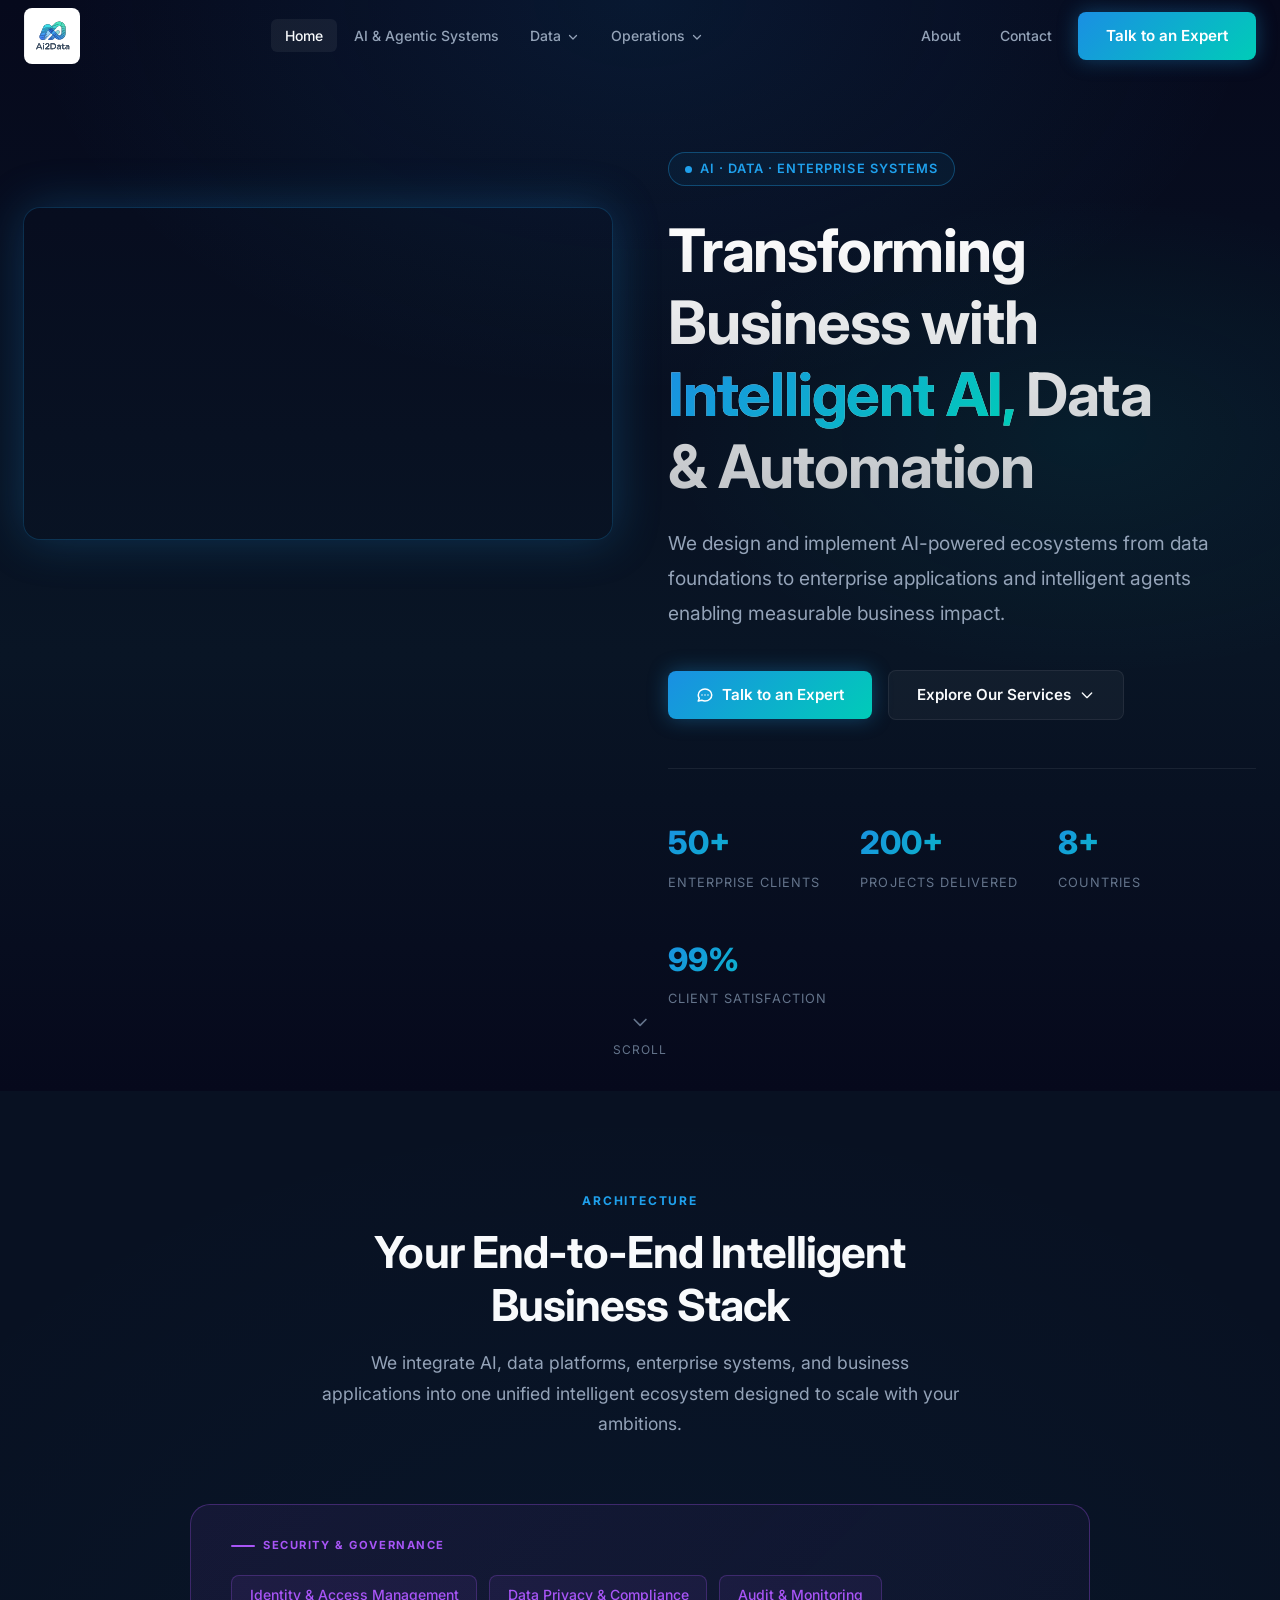
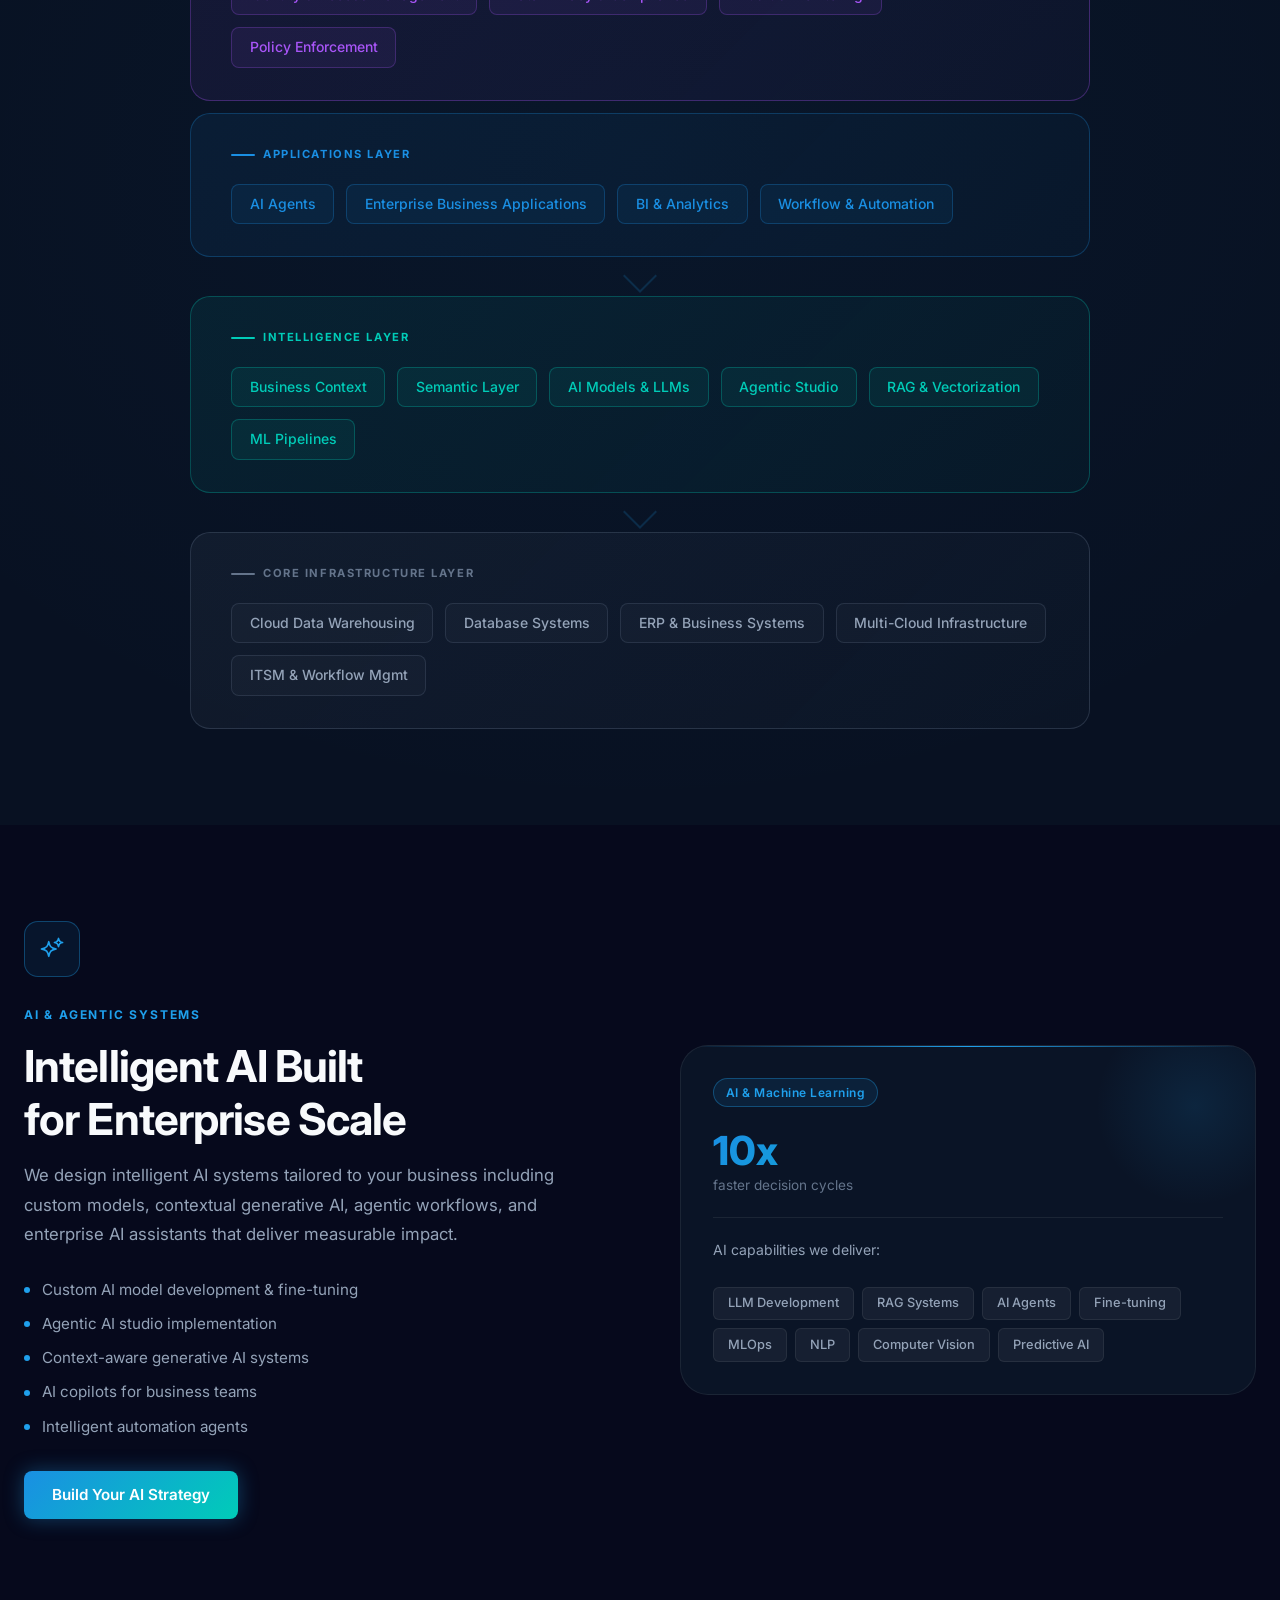
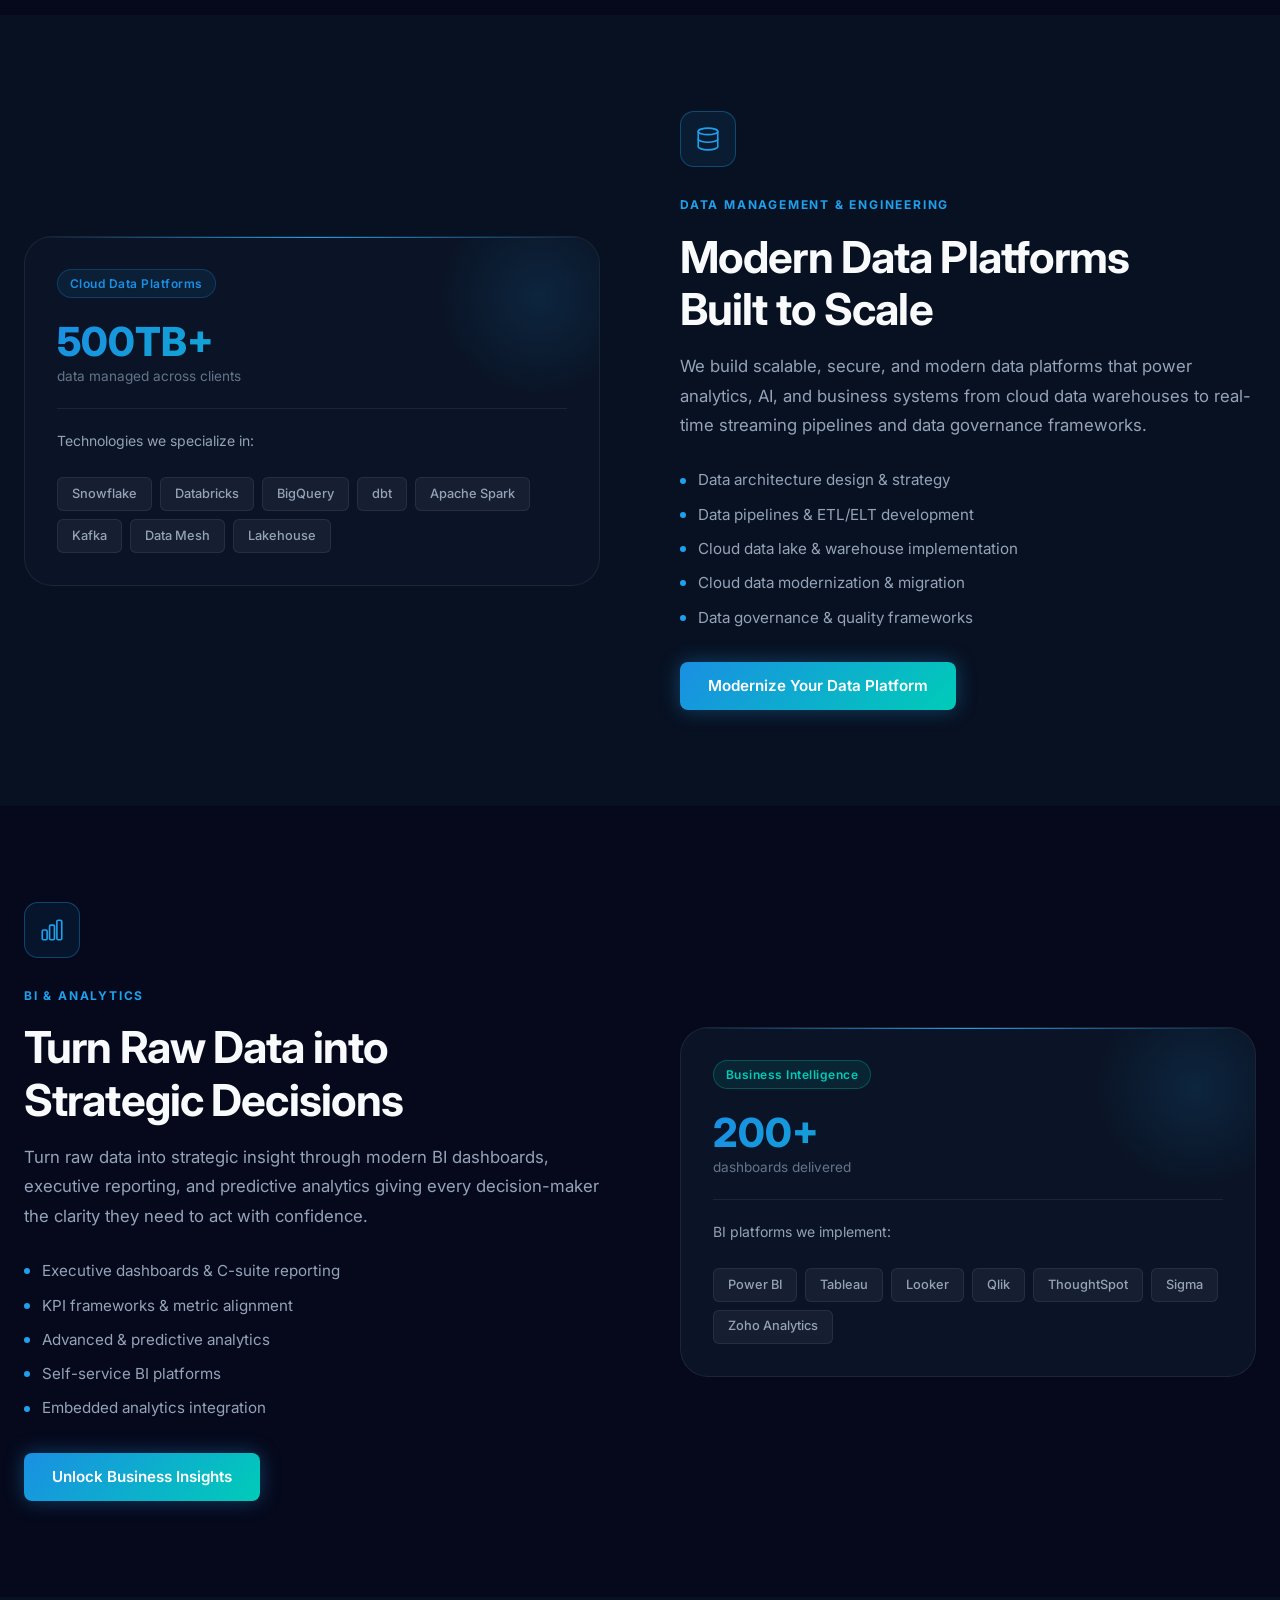
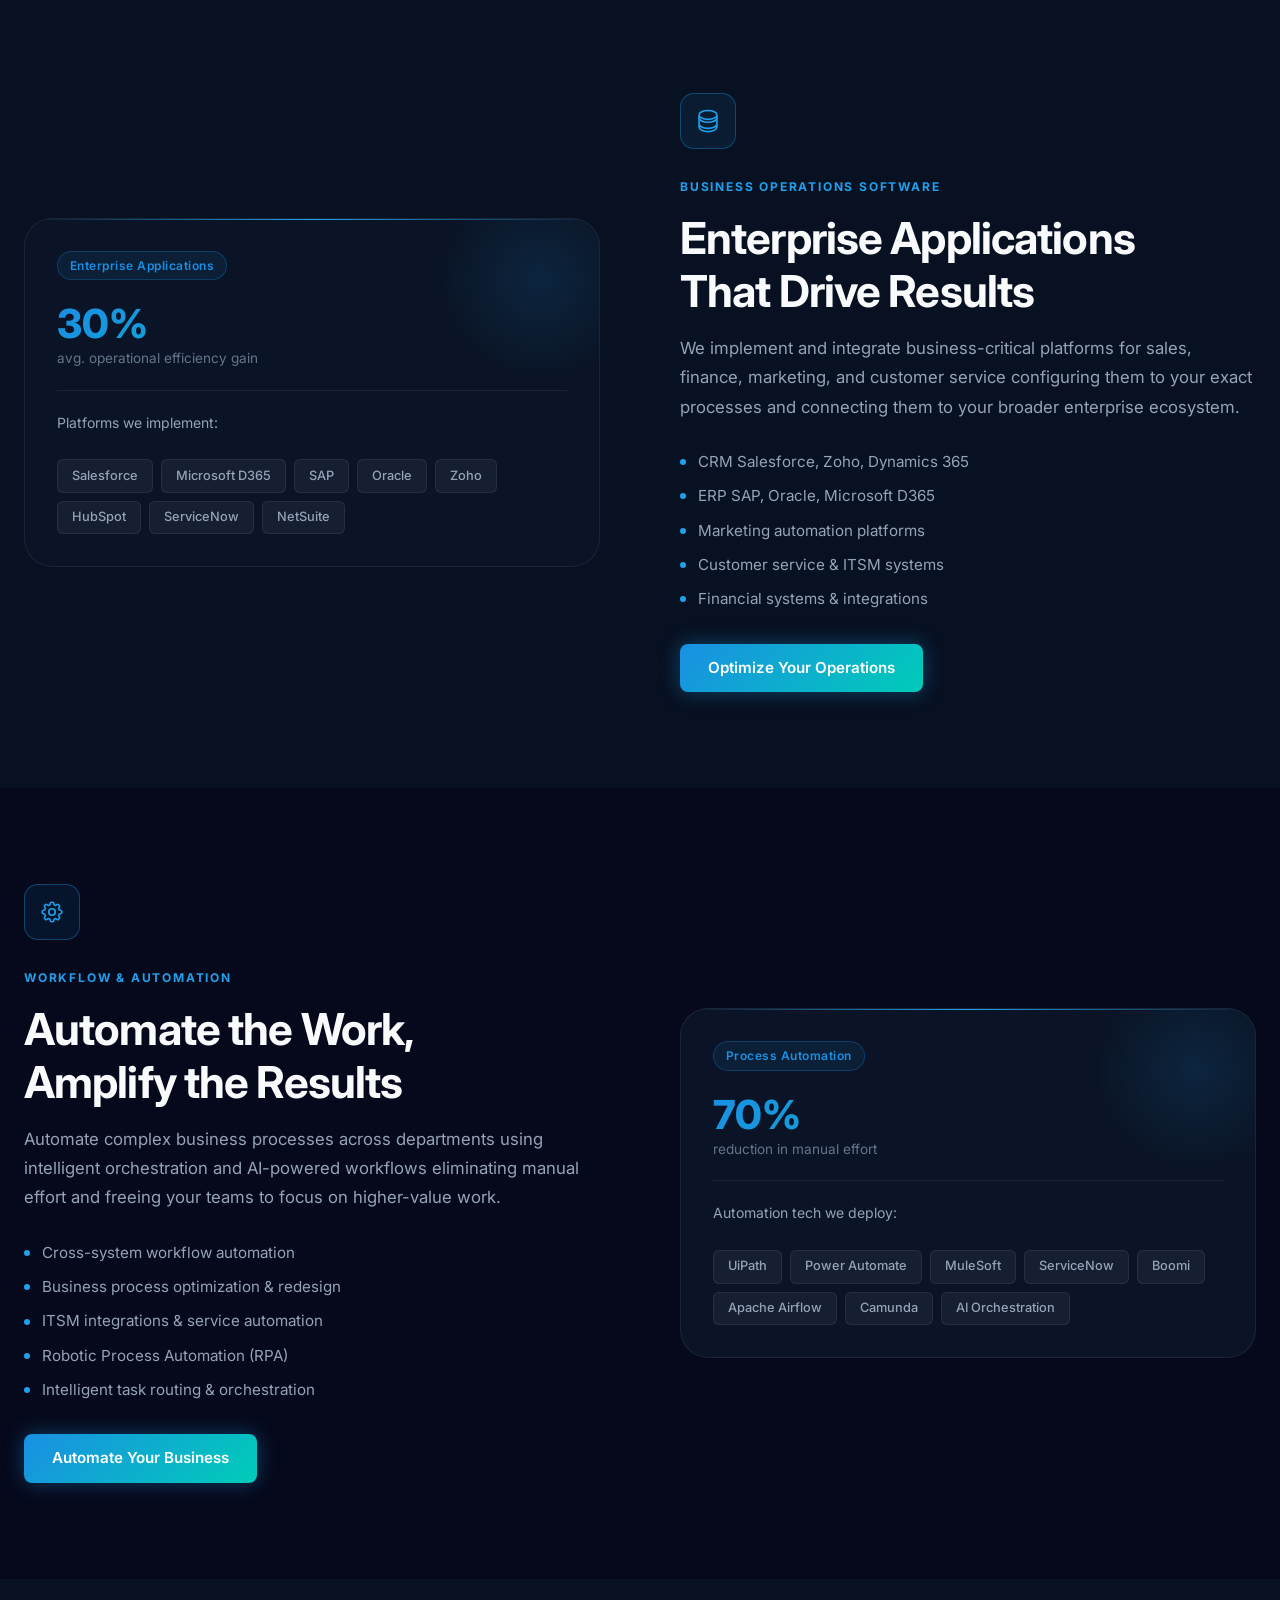
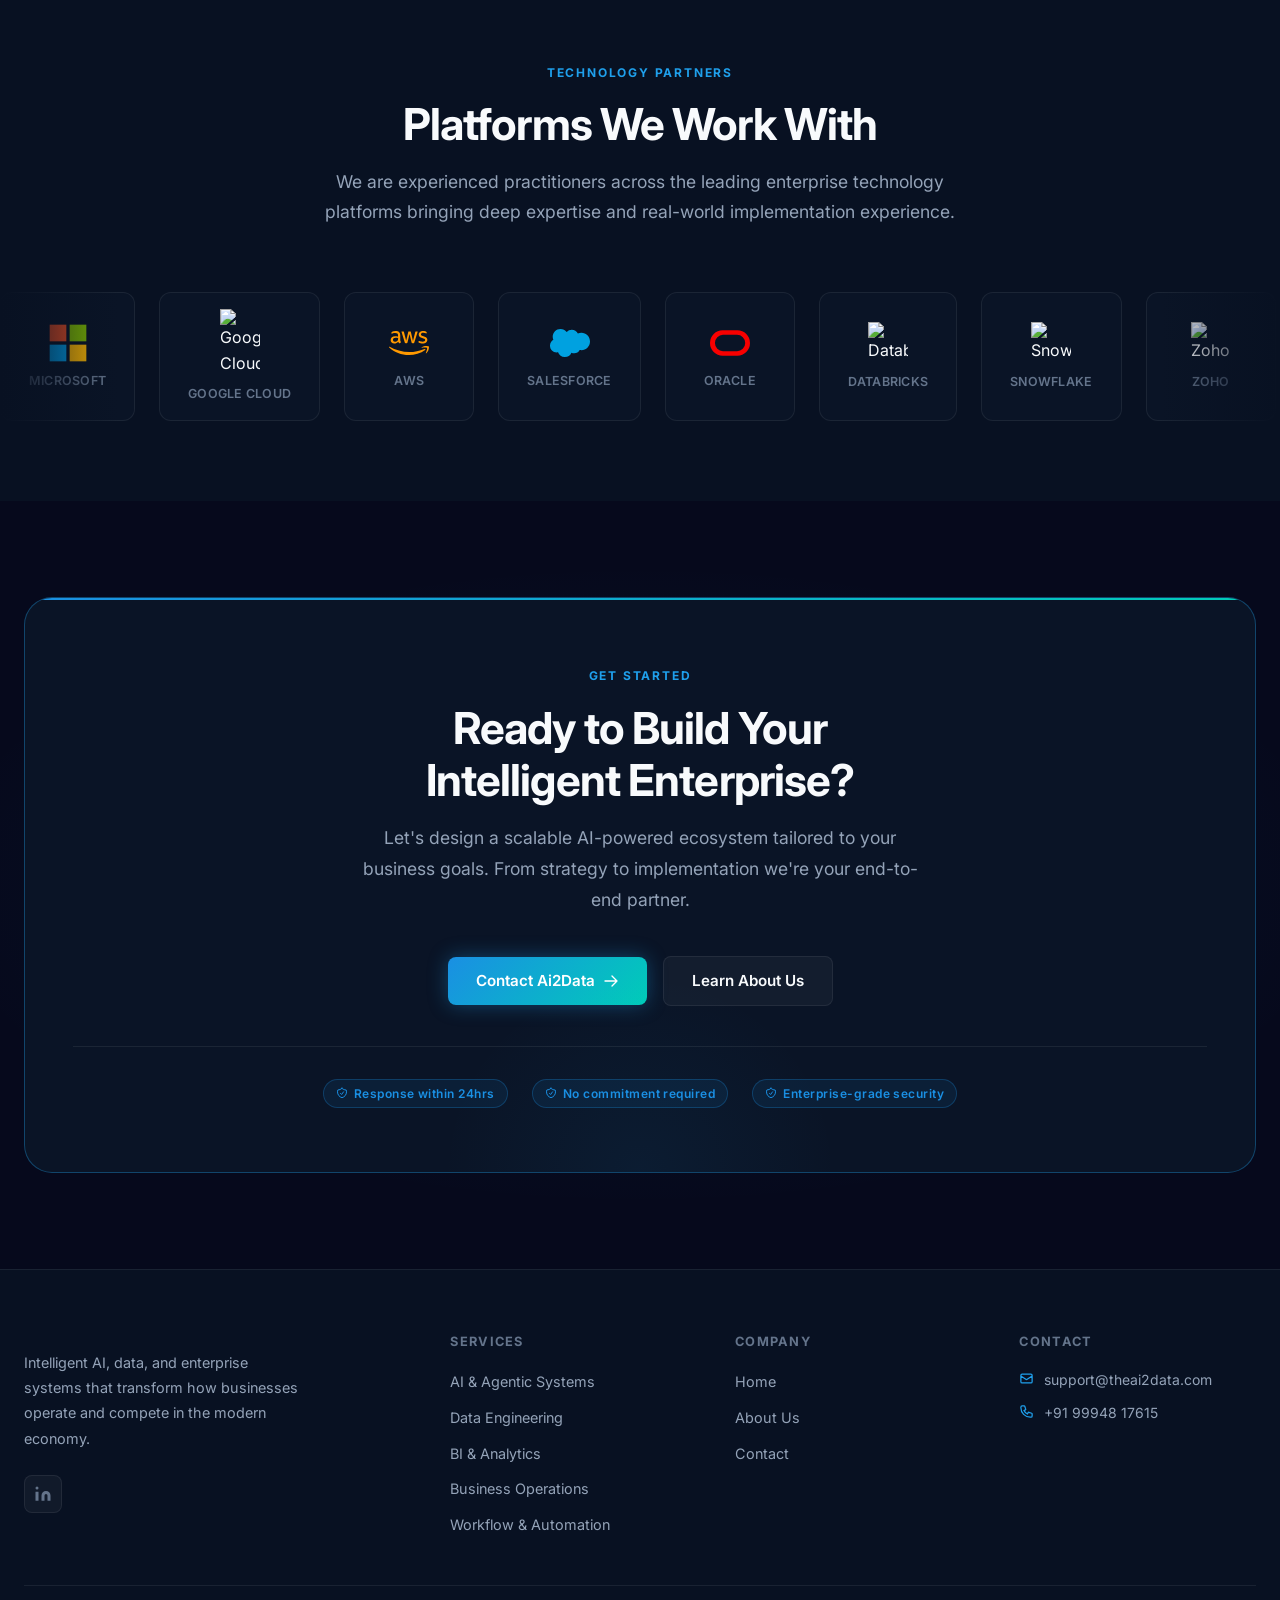
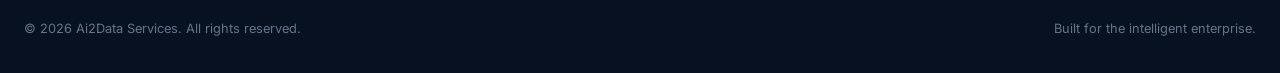
==== index.html @ b6c770de "Switch logo from PNG to SVG across all pages - Replace images/Ai2Data.png with images/Ai2Data.svg in" ====
<!DOCTYPE html>
<html lang="en">
<head>
  <meta charset="UTF-8"/>
  <meta name="viewport" content="width=device-width, initial-scale=1.0"/>
  <meta name="description" content="Ai2Data Services We design and implement AI-powered ecosystems: AI systems, data engineering, BI & analytics, enterprise applications, and workflow automation."/>
  <meta name="keywords" content="AI services, data engineering, business intelligence, ERP, CRM, workflow automation, enterprise AI, agentic AI"/>
  <title>Ai2Data Services | Intelligent AI, Data & Enterprise Systems</title>
  <link rel="preconnect" href="https://fonts.googleapis.com"/>
  <link rel="preconnect" href="https://fonts.gstatic.com" crossorigin/>
  <link href="https://fonts.googleapis.com/css2?family=Inter:wght@400;500;600;700;800;900&display=swap" rel="stylesheet"/>
  <link rel="stylesheet" href="css/styles.css"/>
</head>
<body>

<!-- ============================================================
     NAVIGATION
     ============================================================ -->
<nav class="nav" role="navigation" aria-label="Main navigation">
  <div class="nav-inner">
    <a href="index.html" class="nav-logo">
      <img src="images/Ai2Data.svg" alt="Ai2Data Services" class="nav-logo-img"/>
    </a>

            <ul class="nav-links">
      <li><a href="index.html" class="nav-link">Home</a></li>
      <li><a href="ai-services.html" class="nav-link">AI &amp; Agentic Systems</a></li>
      <li class="nav-dropdown">
        <a href="#" class="nav-link">Data <svg class="nav-chevron" fill="none" stroke="currentColor" stroke-width="2.5" viewBox="0 0 24 24" width="12" height="12"><path stroke-linecap="round" stroke-linejoin="round" d="M19 9l-7 7-7-7"/></svg></a>
        <div class="nav-dropdown-menu">
          <a href="data-engineering.html"><span class="dot"></span>Data Engineering</a>
          <a href="bi-analytics.html"><span class="dot"></span>BI &amp; Analytics</a>
        </div>
      </li>
      <li class="nav-dropdown">
        <a href="#" class="nav-link">Operations <svg class="nav-chevron" fill="none" stroke="currentColor" stroke-width="2.5" viewBox="0 0 24 24" width="12" height="12"><path stroke-linecap="round" stroke-linejoin="round" d="M19 9l-7 7-7-7"/></svg></a>
        <div class="nav-dropdown-menu">
          <a href="business-operations.html"><span class="dot"></span>Business Operations</a>
          <a href="workflow-automation.html"><span class="dot"></span>Workflow &amp; Automation</a>
        </div>
      </li>
    </ul>

    <div class="nav-cta">
      <a href="about.html" class="nav-link">About</a>
      <a href="contact.html" class="nav-link">Contact</a>
      <a href="contact.html" class="btn btn-primary">Talk to an Expert</a>
    </div>

    <button class="nav-toggle" aria-label="Toggle menu">
      <span></span><span></span><span></span>
    </button>
  </div>
</nav>

<!-- Mobile Nav -->
<div class="nav-mobile">
  <a href="index.html">Home</a>
  <a href="ai-services.html">AI &amp; Agentic Systems</a>
  <a href="data-engineering.html">Data Engineering</a>
  <a href="bi-analytics.html">BI &amp; Analytics</a>
  <a href="business-operations.html">Business Operations</a>
  <a href="workflow-automation.html">Workflow &amp; Automation</a>
  <a href="about.html">About</a>
  <a href="contact.html">Contact</a>
  <a href="contact.html" class="btn btn-primary">Talk to an Expert</a>
</div>

<main>
<!-- ============================================================
     HERO
     ============================================================ -->
<section class="hero" id="home" aria-label="Hero">
  <canvas id="hero-canvas" class="hero-canvas-overlay" style="position:absolute;inset:0;width:100%;height:100%;"></canvas>
  <div class="hero-gradient"></div>

  <div class="container" style="position:relative;z-index:3;width:100%;">
    <div class="hero-split">

      <div class="hero-video-col">
        <video class="hero-video" autoplay muted loop playsinline>
          <source src="videos/hero.mp4" type="video/mp4">
          <source src="videos/hero.webm" type="video/webm">
        </video>
      </div>

      <div class="hero-content">
        <div class="hero-badge">
          <span class="pulse"></span>
          AI · Data · Enterprise Systems
        </div>

        <h1>
          Transforming Business with<br>
          <span class="accent">Intelligent AI,</span> Data<br>
          &amp; Automation
        </h1>

        <p class="hero-sub">
          We design and implement AI-powered ecosystems from data foundations to enterprise
          applications and intelligent agents enabling measurable business impact.
        </p>

        <div class="hero-actions">
          <a href="contact.html" class="btn btn-primary">
            <svg fill="none" stroke="currentColor" stroke-width="2" viewBox="0 0 24 24" style="width:18px;height:18px;">
              <path stroke-linecap="round" stroke-linejoin="round" d="M8 12h.01M12 12h.01M16 12h.01M21 12c0 4.418-4.03 8-9 8a9.863 9.863 0 01-4.255-.949L3 20l1.395-3.72C3.512 15.042 3 13.574 3 12c0-4.418 4.03-8 9-8s9 3.582 9 8z"/>
            </svg>
            Talk to an Expert
          </a>
          <a href="#services" class="btn btn-ghost">
            Explore Our Services
            <svg fill="none" stroke="currentColor" stroke-width="2" viewBox="0 0 24 24" style="width:16px;height:16px;">
              <path stroke-linecap="round" stroke-linejoin="round" d="M19 9l-7 7-7-7"/>
            </svg>
          </a>
        </div>

        <div class="hero-stats">
          <div>
            <span class="hero-stat-num" data-count="50" data-suffix="+">50+</span>
            <span class="hero-stat-label">Enterprise Clients</span>
          </div>
          <div>
            <span class="hero-stat-num" data-count="200" data-suffix="+">200+</span>
            <span class="hero-stat-label">Projects Delivered</span>
          </div>
          <div>
            <span class="hero-stat-num" data-count="8" data-suffix="+">8+</span>
            <span class="hero-stat-label">Countries</span>
          </div>
          <div>
            <span class="hero-stat-num" data-count="99" data-suffix="%">99%</span>
            <span class="hero-stat-label">Client Satisfaction</span>
          </div>
        </div>
      </div>

    </div>
  </div>

  <div class="hero-scroll" aria-hidden="true">
    <svg fill="none" stroke="currentColor" stroke-width="2" viewBox="0 0 24 24">
      <path stroke-linecap="round" stroke-linejoin="round" d="M19 9l-7 7-7-7"/>
    </svg>
    <span>Scroll</span>
  </div>
</section>

<!-- ============================================================
     STACK ARCHITECTURE
     ============================================================ -->
<section class="stack-section" id="stack" aria-labelledby="stack-title">
  <div class="container">
    <div class="section-header reveal">
      <span class="section-label">Architecture</span>
      <h2 id="stack-title" class="section-title">Your End-to-End Intelligent<br>Business Stack</h2>
      <p class="section-subtitle">
        We integrate AI, data platforms, enterprise systems, and business applications into
        one unified intelligent ecosystem designed to scale with your ambitions.
      </p>
    </div>

    <div class="stack-diagram reveal reveal-delay-1">
      <!-- Security & Governance — spans all layers -->
      <div class="stack-layer stack-layer-security">
        <div class="stack-layer-label">Security &amp; Governance</div>
        <div class="stack-chips">
          <div class="stack-chip">Identity &amp; Access Management</div>
          <div class="stack-chip">Data Privacy &amp; Compliance</div>
          <div class="stack-chip">Audit &amp; Monitoring</div>
          <div class="stack-chip">Policy Enforcement</div>
        </div>
      </div>

      <!-- Top Layer: Applications -->
      <div class="stack-layer stack-layer-top">
        <div class="stack-layer-label">Applications Layer</div>
        <div class="stack-chips">
          <div class="stack-chip">AI Agents</div>
          <div class="stack-chip">Enterprise Business Applications</div>
          <div class="stack-chip">BI &amp; Analytics</div>
          <div class="stack-chip">Workflow &amp; Automation</div>
        </div>
      </div>

      <div class="stack-arrows"><div class="stack-arrow"></div></div>

      <!-- Middle Layer: Intelligence -->
      <div class="stack-layer stack-layer-mid">
        <div class="stack-layer-label">Intelligence Layer</div>
        <div class="stack-chips">
          <div class="stack-chip">Business Context</div>
          <div class="stack-chip">Semantic Layer</div>
          <div class="stack-chip">AI Models &amp; LLMs</div>
          <div class="stack-chip">Agentic Studio</div>
          <div class="stack-chip">RAG &amp; Vectorization</div>
          <div class="stack-chip">ML Pipelines</div>
        </div>
      </div>

      <div class="stack-arrows"><div class="stack-arrow"></div></div>

      <!-- Core Layer -->
      <div class="stack-layer stack-layer-core">
        <div class="stack-layer-label">Core Infrastructure Layer</div>
        <div class="stack-chips">
          <div class="stack-chip">Cloud Data Warehousing</div>
          <div class="stack-chip">Database Systems</div>
          <div class="stack-chip">ERP &amp; Business Systems</div>
          <div class="stack-chip">Multi-Cloud Infrastructure</div>
          <div class="stack-chip">ITSM &amp; Workflow Mgmt</div>
        </div>
      </div>
    </div>
  </div>
</section>

<!-- ============================================================
     SERVICES
     ============================================================ -->
<div id="services">

  <!-- SERVICE 1: AI -->
  <section class="service-section" id="ai-services" aria-labelledby="ai-title">
    <div class="container">
      <div class="service-inner">
        <div class="service-content reveal">
          <div class="service-icon-wrap">
            <svg fill="none" stroke="currentColor" stroke-width="1.5" viewBox="0 0 24 24">
              <path stroke-linecap="round" stroke-linejoin="round" d="M9.813 15.904L9 18.75l-.813-2.846a4.5 4.5 0 00-3.09-3.09L2.25 12l2.846-.813a4.5 4.5 0 003.09-3.09L9 5.25l.813 2.846a4.5 4.5 0 003.09 3.09L15.75 12l-2.846.813a4.5 4.5 0 00-3.09 3.09zM18.259 8.715L18 9.75l-.259-1.035a3.375 3.375 0 00-2.455-2.456L14.25 6l1.036-.259a3.375 3.375 0 002.455-2.456L18 2.25l.259 1.035a3.375 3.375 0 002.456 2.456L21.75 6l-1.035.259a3.375 3.375 0 00-2.456 2.456z"/>
            </svg>
          </div>
          <span class="section-label">AI &amp; Agentic Systems</span>
          <h2 id="ai-title">Intelligent AI Built<br>for Enterprise Scale</h2>
          <p>
            We design intelligent AI systems tailored to your business including custom models,
            contextual generative AI, agentic workflows, and enterprise AI assistants that
            deliver measurable impact.
          </p>
          <ul class="service-list">
            <li class="service-list-item">Custom AI model development &amp; fine-tuning</li>
            <li class="service-list-item">Agentic AI studio implementation</li>
            <li class="service-list-item">Context-aware generative AI systems</li>
            <li class="service-list-item">AI copilots for business teams</li>
            <li class="service-list-item">Intelligent automation agents</li>
          </ul>
          <a href="ai-services.html" class="btn btn-primary">Build Your AI Strategy</a>
        </div>

        <div class="service-visual reveal reveal-delay-2">
          <div class="service-card-visual">
            <div class="service-card-glow"></div>
            <span class="badge badge-orange" style="margin-bottom:1.5rem;">AI &amp; Machine Learning</span>
            <div class="mini-stat">
              <span class="mini-stat-num">10x</span>
              <span class="mini-stat-label">faster decision cycles</span>
            </div>
            <div style="height:1px;background:var(--border);margin:1.25rem 0;"></div>
            <p style="font-size:0.875rem;margin-bottom:1.25rem;">AI capabilities we deliver:</p>
            <div class="visual-tags">
              <span class="visual-tag">LLM Development</span>
              <span class="visual-tag">RAG Systems</span>
              <span class="visual-tag">AI Agents</span>
              <span class="visual-tag">Fine-tuning</span>
              <span class="visual-tag">MLOps</span>
              <span class="visual-tag">NLP</span>
              <span class="visual-tag">Computer Vision</span>
              <span class="visual-tag">Predictive AI</span>
            </div>
          </div>
        </div>
      </div>
    </div>
  </section>

  <!-- SERVICE 2: DATA -->
  <section class="service-section section-alt" id="data-services" aria-labelledby="data-title">
    <div class="container">
      <div class="service-inner reverse">
        <div class="service-content reveal">
          <div class="service-icon-wrap">
            <svg fill="none" stroke="currentColor" stroke-width="1.5" viewBox="0 0 24 24">
              <ellipse cx="12" cy="5" rx="9" ry="3" stroke-linecap="round"/>
              <path stroke-linecap="round" d="M21 12c0 1.657-4.03 3-9 3S3 13.657 3 12"/>
              <path stroke-linecap="round" d="M3 5v14c0 1.657 4.03 3 9 3s9-1.343 9-3V5"/>
            </svg>
          </div>
          <span class="section-label">Data Management &amp; Engineering</span>
          <h2 id="data-title">Modern Data Platforms<br>Built to Scale</h2>
          <p>
            We build scalable, secure, and modern data platforms that power analytics, AI,
            and business systems from cloud data warehouses to real-time streaming pipelines
            and data governance frameworks.
          </p>
          <ul class="service-list">
            <li class="service-list-item">Data architecture design &amp; strategy</li>
            <li class="service-list-item">Data pipelines &amp; ETL/ELT development</li>
            <li class="service-list-item">Cloud data lake &amp; warehouse implementation</li>
            <li class="service-list-item">Cloud data modernization &amp; migration</li>
            <li class="service-list-item">Data governance &amp; quality frameworks</li>
          </ul>
          <a href="data-engineering.html" class="btn btn-primary">Modernize Your Data Platform</a>
        </div>

        <div class="service-visual reveal reveal-delay-2">
          <div class="service-card-visual">
            <div class="service-card-glow"></div>
            <span class="badge badge-blue" style="margin-bottom:1.5rem;">Cloud Data Platforms</span>
            <div class="mini-stat">
              <span class="mini-stat-num">500TB+</span>
              <span class="mini-stat-label">data managed across clients</span>
            </div>
            <div style="height:1px;background:var(--border);margin:1.25rem 0;"></div>
            <p style="font-size:0.875rem;margin-bottom:1.25rem;">Technologies we specialize in:</p>
            <div class="visual-tags">
              <span class="visual-tag">Snowflake</span>
              <span class="visual-tag">Databricks</span>
              <span class="visual-tag">BigQuery</span>
              <span class="visual-tag">dbt</span>
              <span class="visual-tag">Apache Spark</span>
              <span class="visual-tag">Kafka</span>
              <span class="visual-tag">Data Mesh</span>
              <span class="visual-tag">Lakehouse</span>
            </div>
          </div>
        </div>
      </div>
    </div>
  </section>

  <!-- SERVICE 3: BI -->
  <section class="service-section" id="bi-services" aria-labelledby="bi-title">
    <div class="container">
      <div class="service-inner">
        <div class="service-content reveal">
          <div class="service-icon-wrap">
            <svg fill="none" stroke="currentColor" stroke-width="1.5" viewBox="0 0 24 24">
              <path stroke-linecap="round" stroke-linejoin="round" d="M3 13.125C3 12.504 3.504 12 4.125 12h2.25c.621 0 1.125.504 1.125 1.125v6.75C7.5 20.496 6.996 21 6.375 21h-2.25A1.125 1.125 0 013 19.875v-6.75zM9.75 8.625c0-.621.504-1.125 1.125-1.125h2.25c.621 0 1.125.504 1.125 1.125v11.25c0 .621-.504 1.125-1.125 1.125h-2.25a1.125 1.125 0 01-1.125-1.125V8.625zM16.5 4.125c0-.621.504-1.125 1.125-1.125h2.25C20.496 3 21 3.504 21 4.125v15.75c0 .621-.504 1.125-1.125 1.125h-2.25a1.125 1.125 0 01-1.125-1.125V4.125z"/>
            </svg>
          </div>
          <span class="section-label">BI &amp; Analytics</span>
          <h2 id="bi-title">Turn Raw Data into<br>Strategic Decisions</h2>
          <p>
            Turn raw data into strategic insight through modern BI dashboards, executive
            reporting, and predictive analytics giving every decision-maker the clarity
            they need to act with confidence.
          </p>
          <ul class="service-list">
            <li class="service-list-item">Executive dashboards &amp; C-suite reporting</li>
            <li class="service-list-item">KPI frameworks &amp; metric alignment</li>
            <li class="service-list-item">Advanced &amp; predictive analytics</li>
            <li class="service-list-item">Self-service BI platforms</li>
            <li class="service-list-item">Embedded analytics integration</li>
          </ul>
          <a href="bi-analytics.html" class="btn btn-primary">Unlock Business Insights</a>
        </div>

        <div class="service-visual reveal reveal-delay-2">
          <div class="service-card-visual">
            <div class="service-card-glow"></div>
            <span class="badge badge-cyan" style="margin-bottom:1.5rem;">Business Intelligence</span>
            <div class="mini-stat">
              <span class="mini-stat-num">200+</span>
              <span class="mini-stat-label">dashboards delivered</span>
            </div>
            <div style="height:1px;background:var(--border);margin:1.25rem 0;"></div>
            <p style="font-size:0.875rem;margin-bottom:1.25rem;">BI platforms we implement:</p>
            <div class="visual-tags">
              <span class="visual-tag">Power BI</span>
              <span class="visual-tag">Tableau</span>
              <span class="visual-tag">Looker</span>
              <span class="visual-tag">Qlik</span>
              <span class="visual-tag">ThoughtSpot</span>
              <span class="visual-tag">Sigma</span>
              <span class="visual-tag">Zoho Analytics</span>
            </div>
          </div>
        </div>
      </div>
    </div>
  </section>

  <!-- SERVICE 4: BUSINESS OPS -->
  <section class="service-section section-alt" id="biz-services" aria-labelledby="biz-title">
    <div class="container">
      <div class="service-inner reverse">
        <div class="service-content reveal">
          <div class="service-icon-wrap">
            <svg fill="none" stroke="currentColor" stroke-width="1.5" viewBox="0 0 24 24">
              <path stroke-linecap="round" stroke-linejoin="round" d="M20.25 6.375c0 2.278-3.694 4.125-8.25 4.125S3.75 8.653 3.75 6.375m16.5 0c0-2.278-3.694-4.125-8.25-4.125S3.75 4.097 3.75 6.375m16.5 0v11.25c0 2.278-3.694 4.125-8.25 4.125s-8.25-1.847-8.25-4.125V6.375m16.5 2.625c0 2.278-3.694 4.125-8.25 4.125s-8.25-1.847-8.25-4.125m16.5 5.625c0 2.278-3.694 4.125-8.25 4.125s-8.25-1.847-8.25-4.125"/>
            </svg>
          </div>
          <span class="section-label">Business Operations Software</span>
          <h2 id="biz-title">Enterprise Applications<br>That Drive Results</h2>
          <p>
            We implement and integrate business-critical platforms for sales, finance, marketing,
            and customer service configuring them to your exact processes and connecting them
            to your broader enterprise ecosystem.
          </p>
          <ul class="service-list">
            <li class="service-list-item">CRM Salesforce, Zoho, Dynamics 365</li>
            <li class="service-list-item">ERP SAP, Oracle, Microsoft D365</li>
            <li class="service-list-item">Marketing automation platforms</li>
            <li class="service-list-item">Customer service &amp; ITSM systems</li>
            <li class="service-list-item">Financial systems &amp; integrations</li>
          </ul>
          <a href="business-operations.html" class="btn btn-primary">Optimize Your Operations</a>
        </div>

        <div class="service-visual reveal reveal-delay-2">
          <div class="service-card-visual">
            <div class="service-card-glow"></div>
            <span class="badge badge-blue" style="margin-bottom:1.5rem;">Enterprise Applications</span>
            <div class="mini-stat">
              <span class="mini-stat-num">30%</span>
              <span class="mini-stat-label">avg. operational efficiency gain</span>
            </div>
            <div style="height:1px;background:var(--border);margin:1.25rem 0;"></div>
            <p style="font-size:0.875rem;margin-bottom:1.25rem;">Platforms we implement:</p>
            <div class="visual-tags">
              <span class="visual-tag">Salesforce</span>
              <span class="visual-tag">Microsoft D365</span>
              <span class="visual-tag">SAP</span>
              <span class="visual-tag">Oracle</span>
              <span class="visual-tag">Zoho</span>
              <span class="visual-tag">HubSpot</span>
              <span class="visual-tag">ServiceNow</span>
              <span class="visual-tag">NetSuite</span>
            </div>
          </div>
        </div>
      </div>
    </div>
  </section>

  <!-- SERVICE 5: AUTOMATION -->
  <section class="service-section" id="automation-services" aria-labelledby="auto-title">
    <div class="container">
      <div class="service-inner">
        <div class="service-content reveal">
          <div class="service-icon-wrap">
            <svg fill="none" stroke="currentColor" stroke-width="1.5" viewBox="0 0 24 24">
              <path stroke-linecap="round" stroke-linejoin="round" d="M10.343 3.94c.09-.542.56-.94 1.11-.94h1.093c.55 0 1.02.398 1.11.94l.149.894c.07.424.384.764.78.93.398.164.855.142 1.205-.108l.737-.527a1.125 1.125 0 011.45.12l.773.774c.39.389.44 1.002.12 1.45l-.527.737c-.25.35-.272.806-.107 1.204.165.397.505.71.93.78l.893.15c.543.09.94.56.94 1.109v1.094c0 .55-.397 1.02-.94 1.11l-.893.149c-.425.07-.765.383-.93.78-.165.398-.143.854.107 1.204l.527.738c.32.447.269 1.06-.12 1.45l-.774.773a1.125 1.125 0 01-1.449.12l-.738-.527c-.35-.25-.806-.272-1.203-.107-.397.165-.71.505-.781.929l-.149.894c-.09.542-.56.94-1.11.94h-1.094c-.55 0-1.019-.398-1.11-.94l-.148-.894c-.071-.424-.384-.764-.781-.93-.398-.164-.854-.142-1.204.108l-.738.527c-.447.32-1.06.269-1.45-.12l-.773-.774a1.125 1.125 0 01-.12-1.45l.527-.737c.25-.35.273-.806.108-1.204-.165-.397-.505-.71-.93-.78l-.894-.15c-.542-.09-.94-.56-.94-1.109v-1.094c0-.55.398-1.02.94-1.11l.894-.149c.424-.07.765-.383.93-.78.165-.398.143-.854-.107-1.204l-.527-.738a1.125 1.125 0 01.12-1.45l.773-.773a1.125 1.125 0 011.45-.12l.737.527c.35.25.807.272 1.204.107.397-.165.71-.505.78-.929l.15-.894z"/>
              <path stroke-linecap="round" stroke-linejoin="round" d="M15 12a3 3 0 11-6 0 3 3 0 016 0z"/>
            </svg>
          </div>
          <span class="section-label">Workflow &amp; Automation</span>
          <h2 id="auto-title">Automate the Work,<br>Amplify the Results</h2>
          <p>
            Automate complex business processes across departments using intelligent orchestration
            and AI-powered workflows eliminating manual effort and freeing your teams to focus
            on higher-value work.
          </p>
          <ul class="service-list">
            <li class="service-list-item">Cross-system workflow automation</li>
            <li class="service-list-item">Business process optimization &amp; redesign</li>
            <li class="service-list-item">ITSM integrations &amp; service automation</li>
            <li class="service-list-item">Robotic Process Automation (RPA)</li>
            <li class="service-list-item">Intelligent task routing &amp; orchestration</li>
          </ul>
          <a href="workflow-automation.html" class="btn btn-primary">Automate Your Business</a>
        </div>

        <div class="service-visual reveal reveal-delay-2">
          <div class="service-card-visual">
            <div class="service-card-glow"></div>
            <span class="badge badge-blue" style="margin-bottom:1.5rem;">Process Automation</span>
            <div class="mini-stat">
              <span class="mini-stat-num">70%</span>
              <span class="mini-stat-label">reduction in manual effort</span>
            </div>
            <div style="height:1px;background:var(--border);margin:1.25rem 0;"></div>
            <p style="font-size:0.875rem;margin-bottom:1.25rem;">Automation tech we deploy:</p>
            <div class="visual-tags">
              <span class="visual-tag">UiPath</span>
              <span class="visual-tag">Power Automate</span>
              <span class="visual-tag">MuleSoft</span>
              <span class="visual-tag">ServiceNow</span>
              <span class="visual-tag">Boomi</span>
              <span class="visual-tag">Apache Airflow</span>
              <span class="visual-tag">Camunda</span>
              <span class="visual-tag">AI Orchestration</span>
            </div>
          </div>
        </div>
      </div>
    </div>
  </section>

</div><!-- end #services -->

<!-- ============================================================
     PLATFORM ECOSYSTEM
     ============================================================ -->
<section class="platforms-section" id="platforms" aria-labelledby="platforms-title">
  <div class="container">
    <div class="section-header reveal">
      <span class="section-label">Technology Partners</span>
      <h2 id="platforms-title" class="section-title">Platforms We Work With</h2>
      <p class="section-subtitle">
        We are experienced practitioners across the leading enterprise technology platforms bringing
        deep expertise and real-world implementation experience.
      </p>
    </div>
  </div>

  <div class="platforms-track">
    <div class="platforms-scroll" role="list">

      <!-- Microsoft -->
      <div class="platform-logo" role="listitem" aria-label="Microsoft">
        <svg viewBox="0 0 96 96" width="40" height="40" xmlns="http://www.w3.org/2000/svg">
          <rect x="4" y="4" width="40" height="40" fill="#f25022"/>
          <rect x="52" y="4" width="40" height="40" fill="#7fba00"/>
          <rect x="4" y="52" width="40" height="40" fill="#00a4ef"/>
          <rect x="52" y="52" width="40" height="40" fill="#ffb900"/>
        </svg>
        <span class="platform-logo-name">Microsoft</span>
      </div>

      <!-- Google Cloud -->
      <div class="platform-logo" role="listitem" aria-label="Google Cloud">
        <img src="https://cdn.simpleicons.org/googlecloud/4285F4" width="40" height="40" alt="Google Cloud" loading="lazy"/>
        <span class="platform-logo-name">Google Cloud</span>
      </div>

      <!-- AWS -->
      <div class="platform-logo" role="listitem" aria-label="AWS">
        <svg viewBox="0 0 24 24" width="40" height="40" xmlns="http://www.w3.org/2000/svg" aria-hidden="true">
          <path fill="#FF9900" d="M6.763 10.036c0 .296.032.535.088.71.064.176.144.368.256.576.04.063.056.127.056.183 0 .08-.048.16-.152.24l-.503.335a.383.383 0 0 1-.208.072c-.08 0-.16-.04-.239-.112a2.47 2.47 0 0 1-.287-.375 6.18 6.18 0 0 1-.248-.471c-.622.734-1.405 1.101-2.347 1.101-.67 0-1.205-.191-1.596-.574-.391-.384-.59-.894-.59-1.533 0-.678.239-1.23.726-1.644.487-.415 1.133-.623 1.955-.623.272 0 .551.024.846.064.296.04.6.104.918.176v-.583c0-.607-.127-1.03-.375-1.277-.255-.248-.686-.367-1.3-.367-.28 0-.568.031-.863.103-.295.072-.583.16-.862.272a2.287 2.287 0 0 1-.28.104.488.488 0 0 1-.127.023c-.112 0-.168-.08-.168-.247v-.391c0-.128.016-.224.056-.28a.597.597 0 0 1 .224-.167c.279-.144.614-.264 1.005-.36a4.84 4.84 0 0 1 1.246-.151c.95 0 1.644.216 2.091.647.439.43.662 1.085.662 1.963v2.586zm-3.24 1.214c.263 0 .534-.048.822-.144.287-.096.543-.271.758-.51.128-.152.224-.32.272-.512.047-.191.08-.423.08-.694v-.335a6.66 6.66 0 0 0-.735-.136 6.02 6.02 0 0 0-.75-.048c-.535 0-.926.104-1.19.32-.263.215-.39.518-.39.917 0 .375.095.655.295.846.191.2.47.296.838.296zm6.41.862c-.144 0-.24-.024-.304-.08-.064-.048-.12-.16-.168-.311L7.586 5.55a1.398 1.398 0 0 1-.072-.32c0-.128.064-.2.191-.2h.783c.151 0 .255.025.31.08.065.048.113.16.16.312l1.342 5.284 1.245-5.284c.04-.16.088-.264.151-.312a.549.549 0 0 1 .32-.08h.638c.152 0 .256.025.32.08.063.048.12.16.151.312l1.261 5.348 1.381-5.348c.048-.16.104-.264.16-.312a.52.52 0 0 1 .311-.08h.743c.127 0 .2.065.2.2 0 .04-.009.08-.017.128a1.137 1.137 0 0 1-.056.2l-1.923 6.17c-.048.16-.104.263-.168.311a.51.51 0 0 1-.303.08h-.687c-.151 0-.255-.024-.32-.08-.063-.056-.119-.16-.15-.32l-1.238-5.148-1.23 5.14c-.04.16-.087.264-.15.32-.065.056-.177.08-.32.08zm10.256.215c-.415 0-.83-.048-1.229-.143-.399-.096-.71-.2-.918-.32-.128-.071-.215-.151-.247-.223a.563.563 0 0 1-.048-.224v-.407c0-.167.064-.247.183-.247.048 0 .096.008.144.024.048.016.12.048.2.08.271.12.566.215.878.279.319.064.63.096.95.096.502 0 .894-.088 1.165-.264a.86.86 0 0 0 .415-.758.777.777 0 0 0-.215-.559c-.144-.151-.416-.287-.807-.415l-1.157-.36c-.583-.183-1.014-.454-1.277-.813a1.902 1.902 0 0 1-.4-1.158c0-.335.073-.63.216-.886.144-.255.335-.479.575-.654.24-.184.51-.32.83-.415.32-.096.655-.136 1.006-.136.175 0 .359.008.535.032.183.024.35.056.518.088.16.04.312.08.455.127.144.048.256.096.336.144a.69.69 0 0 1 .24.2.43.43 0 0 1 .071.263v.375c0 .168-.064.256-.184.256a.83.83 0 0 1-.303-.096 3.652 3.652 0 0 0-1.532-.311c-.455 0-.815.071-1.062.223-.248.152-.375.383-.375.71 0 .224.08.416.24.567.159.152.454.304.877.44l1.134.358c.574.184.99.44 1.237.767.247.327.367.702.367 1.117 0 .343-.072.655-.207.926-.144.272-.336.511-.583.703-.248.2-.543.343-.886.447-.36.111-.734.167-1.142.167zM21.698 16.207c-2.626 1.94-6.442 2.969-9.722 2.969-4.598 0-8.74-1.7-11.87-4.526-.247-.223-.024-.527.272-.351 3.384 1.963 7.559 3.153 11.877 3.153 2.914 0 6.114-.607 9.06-1.852.439-.2.814.287.383.607zM22.792 14.961c-.336-.43-2.22-.207-3.074-.103-.255.032-.295-.192-.063-.36 1.5-1.053 3.967-.75 4.254-.399.287.36-.08 2.826-1.485 4.007-.215.184-.423.088-.327-.151.32-.79 1.03-2.57.695-2.994z"/>
        </svg>
        <span class="platform-logo-name">AWS</span>
      </div>

      <!-- Salesforce -->
      <div class="platform-logo" role="listitem" aria-label="Salesforce">
        <svg viewBox="0 0 24 24" width="40" height="40" xmlns="http://www.w3.org/2000/svg" aria-hidden="true">
          <path fill="#00A1E0" d="M10.006 5.415a4.195 4.195 0 013.045-1.306c1.56 0 2.954.9 3.69 2.205.63-.3 1.35-.45 2.1-.45 2.85 0 5.159 2.34 5.159 5.22s-2.31 5.22-5.176 5.22c-.345 0-.69-.044-1.02-.104a3.75 3.75 0 01-3.3 1.95c-.6 0-1.155-.15-1.65-.375A4.314 4.314 0 018.88 20.4a4.302 4.302 0 01-4.05-2.82c-.27.062-.54.076-.825.076-2.204 0-4.005-1.8-4.005-4.05 0-1.5.811-2.805 2.01-3.51-.255-.57-.39-1.2-.39-1.846 0-2.58 2.1-4.65 4.65-4.65 1.53 0 2.85.705 3.72 1.8"/>
        </svg>
        <span class="platform-logo-name">Salesforce</span>
      </div>

      <!-- Oracle -->
      <div class="platform-logo" role="listitem" aria-label="Oracle">
        <svg viewBox="0 0 24 24" width="40" height="40" xmlns="http://www.w3.org/2000/svg" aria-hidden="true">
          <path fill="#F80000" d="M16.412 4.412h-8.82a7.588 7.588 0 0 0-.008 15.176h8.828a7.588 7.588 0 0 0 0-15.176zm-.193 12.502H7.786a4.915 4.915 0 0 1 0-9.828h8.433a4.914 4.914 0 1 1 0 9.828z"/>
        </svg>
        <span class="platform-logo-name">Oracle</span>
      </div>

      <!-- Databricks -->
      <div class="platform-logo" role="listitem" aria-label="Databricks">
        <img src="https://cdn.simpleicons.org/databricks/FF3621" width="40" height="40" alt="Databricks" loading="lazy"/>
        <span class="platform-logo-name">Databricks</span>
      </div>

      <!-- Snowflake -->
      <div class="platform-logo" role="listitem" aria-label="Snowflake">
        <img src="https://cdn.simpleicons.org/snowflake/29B5E8" width="40" height="40" alt="Snowflake" loading="lazy"/>
        <span class="platform-logo-name">Snowflake</span>
      </div>

      <!-- Zoho -->
      <div class="platform-logo" role="listitem" aria-label="Zoho">
        <img src="https://cdn.simpleicons.org/zoho/E42527" width="40" height="40" alt="Zoho" loading="lazy"/>
        <span class="platform-logo-name">Zoho</span>
      </div>

      <!-- SAP -->
      <div class="platform-logo" role="listitem" aria-label="SAP">
        <img src="https://cdn.simpleicons.org/sap/0FAAFF" width="40" height="40" alt="SAP" loading="lazy"/>
        <span class="platform-logo-name">SAP</span>
      </div>

      <!-- Tableau -->
      <div class="platform-logo" role="listitem" aria-label="Tableau">
        <svg viewBox="0 0 24 24" width="40" height="40" xmlns="http://www.w3.org/2000/svg" aria-hidden="true">
          <path fill="#E8762D" d="M11.654.174V2.377H9.682v.58h1.972V5.16h.696V2.957h1.97v-.58h-1.97V.174h-.348zm6.03 2.262l-.002 1.623v1.623h-2.957v.927h2.957v3.188H18.725l.011-1.582.02-1.576 1.465-.02 1.46-.01v-.927H18.728V2.436h-.522zm-12.407.06V5.686H2.291v.925H5.277V9.801h.985V6.61h3.013v-.925H6.262V2.496H5.77zm6.086 5.27v3.593H8.06v1.188h3.304v3.596h1.28v-3.596H15.953v-1.188H12.643V7.766h-.637zm9.721 1.55v2.221h-2.012v.811h2.012v2.261h.887v-2.261H24v-.811h-2.029V9.317h-.422zm-19.111.131V11.621H0v.621H1.973v2.194H2.64v-2.194h2v-.62H2.609V9.446h-.318zm15.709 4.516v3.254h-3.016v.927h3.016v3.217h1.072v-3.216H21.74v-.928H18.754v-3.254h-.533zm-12.463.008v3.246H2.262v.928h2.957v3.189H6.32v-3.189h2.955v-.928H6.32V13.97h-.55zm6.316 4.578l.002 1.103v1.1H9.566v.812h1.971v2.262h.928l.012-1.119.017-1.143H14.463v-.812h-2V18.549h-.465z"/>
        </svg>
        <span class="platform-logo-name">Tableau</span>
      </div>

      <!-- Power BI -->
      <div class="platform-logo" role="listitem" aria-label="Power BI">
        <svg viewBox="0 0 24 24" width="40" height="40" xmlns="http://www.w3.org/2000/svg" aria-hidden="true">
          <path fill="#F2C811" d="M10 12a1 1 0 0 1 1 1v11H4a1 1 0 0 1-1-1V13a1 1 0 0 1 1-1h6Zm-2-.5V7a1 1 0 0 1 1-1h6a1 1 0 0 1 1 1v17h-4.5V13a1.5 1.5 0 0 0-1.5-1.5H8Zm5-6V1a1 1 0 0 1 1-1h6a1 1 0 0 1 1 1v22a1 1 0 0 1-1 1h-3.5V7A1.5 1.5 0 0 0 15 5.5h-2Z"/>
        </svg>
        <span class="platform-logo-name">Power BI</span>
      </div>

      <!-- ServiceNow -->
      <div class="platform-logo" role="listitem" aria-label="ServiceNow">
        <svg viewBox="0 0 24 24" width="40" height="40" xmlns="http://www.w3.org/2000/svg" aria-hidden="true">
          <circle cx="12" cy="12" r="12" fill="#62D84E"/>
          <path fill="white" d="M6 13.5c0-3.314 2.686-6 6-6s6 2.686 6 6h-2c0-2.21-1.79-4-4-4s-4 1.79-4 4H6z"/>
          <circle cx="12" cy="13.5" r="2" fill="white"/>
        </svg>
        <span class="platform-logo-name">ServiceNow</span>
      </div>

    </div>
  </div>
</section>

<!-- ============================================================
     FINAL CTA
     ============================================================ -->
<section class="cta-section" id="cta" aria-labelledby="cta-title">
  <div class="container">
    <div class="cta-box reveal">
      <span class="section-label">Get Started</span>
      <h2 id="cta-title">Ready to Build Your<br>Intelligent Enterprise?</h2>
      <p>
        Let's design a scalable AI-powered ecosystem tailored to your business goals.
        From strategy to implementation we're your end-to-end partner.
      </p>
      <div class="cta-actions">
        <a href="contact.html" class="btn btn-primary">
          Contact Ai2Data
          <svg fill="none" stroke="currentColor" stroke-width="2" viewBox="0 0 24 24" style="width:16px;height:16px;">
            <path stroke-linecap="round" stroke-linejoin="round" d="M13.5 4.5L21 12m0 0l-7.5 7.5M21 12H3"/>
          </svg>
        </a>
        <a href="about.html" class="btn btn-ghost">Learn About Us</a>
      </div>

      <!-- Trust signals -->
      <div style="display:flex;align-items:center;justify-content:center;gap:1.5rem;flex-wrap:wrap;margin-top:2.5rem;padding-top:2rem;border-top:1px solid var(--border);">
        <span class="badge badge-blue">
          <svg fill="none" stroke="currentColor" stroke-width="2" viewBox="0 0 24 24" style="width:12px;height:12px;"><path stroke-linecap="round" stroke-linejoin="round" d="M9 12.75L11.25 15 15 9.75m-3-7.036A11.959 11.959 0 013.598 6 11.99 11.99 0 003 9.749c0 5.592 3.824 10.29 9 11.623 5.176-1.332 9-6.03 9-11.622 0-1.31-.21-2.571-.598-3.751h-.152c-3.196 0-6.1-1.248-8.25-3.285z"/></svg>
          Response within 24hrs
        </span>
        <span class="badge badge-blue">
          <svg fill="none" stroke="currentColor" stroke-width="2" viewBox="0 0 24 24" style="width:12px;height:12px;"><path stroke-linecap="round" stroke-linejoin="round" d="M9 12.75L11.25 15 15 9.75m-3-7.036A11.959 11.959 0 013.598 6 11.99 11.99 0 003 9.749c0 5.592 3.824 10.29 9 11.623 5.176-1.332 9-6.03 9-11.622 0-1.31-.21-2.571-.598-3.751h-.152c-3.196 0-6.1-1.248-8.25-3.285z"/></svg>
          No commitment required
        </span>
        <span class="badge badge-blue">
          <svg fill="none" stroke="currentColor" stroke-width="2" viewBox="0 0 24 24" style="width:12px;height:12px;"><path stroke-linecap="round" stroke-linejoin="round" d="M9 12.75L11.25 15 15 9.75m-3-7.036A11.959 11.959 0 013.598 6 11.99 11.99 0 003 9.749c0 5.592 3.824 10.29 9 11.623 5.176-1.332 9-6.03 9-11.622 0-1.31-.21-2.571-.598-3.751h-.152c-3.196 0-6.1-1.248-8.25-3.285z"/></svg>
          Enterprise-grade security
        </span>
      </div>
    </div>
  </div>
</section>

</main>

<!-- ============================================================
     FOOTER
     ============================================================ -->
<footer class="footer">
  <div class="container">
    <div class="footer-grid">
      <div class="footer-brand">
        <p>
          Intelligent AI, data, and enterprise systems that transform how businesses
          operate and compete in the modern economy.
        </p>
        <div class="footer-social">
          <a href="#" class="social-icon" aria-label="LinkedIn">
            <svg fill="currentColor" viewBox="0 0 24 24">
              <path d="M16 8a6 6 0 0 1 6 6v7h-4v-7a2 2 0 0 0-2-2 2 2 0 0 0-2 2v7h-4v-7a6 6 0 0 1 6-6z"/>
              <rect x="2" y="9" width="4" height="12"/>
              <circle cx="4" cy="4" r="2"/>
            </svg>
          </a>
        </div>
      </div>

      <div class="footer-col">
        <h4>Services</h4>
        <ul class="footer-links">
          <li><a href="ai-services.html">AI &amp; Agentic Systems</a></li>
          <li><a href="data-engineering.html">Data Engineering</a></li>
          <li><a href="bi-analytics.html">BI &amp; Analytics</a></li>
          <li><a href="business-operations.html">Business Operations</a></li>
          <li><a href="workflow-automation.html">Workflow &amp; Automation</a></li>
        </ul>
      </div>

      <div class="footer-col">
        <h4>Company</h4>
        <ul class="footer-links">
          <li><a href="index.html">Home</a></li>
          <li><a href="about.html">About Us</a></li>
          <li><a href="contact.html">Contact</a></li>
        </ul>
      </div>

      <div class="footer-col">
        <h4>Contact</h4>
        <div class="footer-contact-item">
          <svg fill="none" stroke="currentColor" stroke-width="2" viewBox="0 0 24 24">
            <path d="M3 8l7.89 5.26a2 2 0 002.22 0L21 8M5 19h14a2 2 0 002-2V7a2 2 0 00-2-2H5a2 2 0 00-2 2v10a2 2 0 002 2z"/>
          </svg>
          <span>support@theai2data.com</span>
        </div>
        <div class="footer-contact-item">
          <svg fill="none" stroke="currentColor" stroke-width="2" viewBox="0 0 24 24">
            <path d="M3 5a2 2 0 012-2h3.28a1 1 0 01.948.684l1.498 4.493a1 1 0 01-.502 1.21l-2.257 1.13a11.042 11.042 0 005.516 5.516l1.13-2.257a1 1 0 011.21-.502l4.493 1.498a1 1 0 01.684.949V19a2 2 0 01-2 2h-1C9.716 21 3 14.284 3 6V5z"/>
          </svg>
          <span>+91 99948 17615</span>
        </div>
      </div>
    </div>

    <div class="footer-bottom">
      <p>&copy; 2026 Ai2Data Services. All rights reserved.</p>
      <p>Built for the intelligent enterprise.</p>
    </div>
  </div>
</footer>

<script src="js/main.js" defer></script>
</body>
</html>
---- css/styles.css ----
/* ============================================
   AI2DATA SERVICES — GLOBAL STYLES
   ============================================ */

/* Google Fonts loaded via HTML */

/* ============================================
   CSS CUSTOM PROPERTIES
   ============================================ */
:root {
  --bg-primary:       #06091C;
  --bg-secondary:     #081122;
  --bg-elevated:      #0D1A2E;
  --bg-card:          #0A1426;
  --bg-card-hover:    #0F1E34;

  --accent-orange:    #1FA0EC;
  --accent-orange-lt: #5EC3F7;
  --accent-cyan:      #00CCB8;
  --accent-blue:      #1A8FE3;
  --accent-glow:      rgba(31, 160, 236, 0.15);

  --text-primary:     #F8FAFC;
  --text-secondary:   #94A3B8;
  --text-muted:       #64748B;

  --border:           rgba(255, 255, 255, 0.07);
  --border-accent:    rgba(31, 160, 236, 0.35);
  --border-cyan:      rgba(0, 204, 184, 0.28);
  --border-blue:      rgba(26, 143, 227, 0.28);

  --gradient-brand:   linear-gradient(135deg, #1A8FE3 0%, #00CCB8 100%);
  --gradient-blue:    linear-gradient(135deg, #1E9DE9 0%, #1A8FE3 100%);
  --gradient-hero:    linear-gradient(180deg, #06091C 0%, #091525 60%, #06091C 100%);
  --gradient-card:    linear-gradient(135deg, rgba(31,160,236,0.05), rgba(0,204,184,0.03));
  --gradient-section: linear-gradient(180deg, #06091C, #081122);

  --shadow-card:      0 4px 30px rgba(0,0,0,0.45);
  --shadow-glow:      0 0 40px rgba(31, 160, 236, 0.28);
  --shadow-cyan:      0 0 40px rgba(0, 204, 184, 0.20);

  --font-sans:        'Inter', -apple-system, BlinkMacSystemFont, sans-serif;
  --transition:       all 0.3s cubic-bezier(0.4, 0, 0.2, 1);
  --transition-slow:  all 0.5s cubic-bezier(0.4, 0, 0.2, 1);

  --radius:           12px;
  --radius-lg:        20px;
  --radius-xl:        28px;

  --nav-height:       72px;
  --max-width:        1280px;
}

/* ============================================
   RESET & BASE
   ============================================ */
*, *::before, *::after {
  box-sizing: border-box;
  margin: 0;
  padding: 0;
}

html {
  scroll-behavior: smooth;
  font-size: 16px;
}

body {
  font-family: var(--font-sans);
  background-color: var(--bg-primary);
  color: var(--text-primary);
  line-height: 1.6;
  overflow-x: hidden;
  -webkit-font-smoothing: antialiased;
  -moz-osx-font-smoothing: grayscale;
}

img { max-width: 100%; height: auto; display: block; }
a  { color: inherit; text-decoration: none; }
ul { list-style: none; }
button { cursor: pointer; border: none; background: none; font-family: inherit; }
input, textarea, select { font-family: inherit; }

/* ============================================
   TYPOGRAPHY
   ============================================ */
h1, h2, h3, h4, h5, h6 {
  font-weight: 700;
  line-height: 1.2;
  letter-spacing: -0.02em;
}

h1 { font-size: clamp(2.25rem, 5vw, 3.75rem); }
h2 { font-size: clamp(1.75rem, 3.5vw, 2.75rem); }
h3 { font-size: clamp(1.25rem, 2vw, 1.75rem); }
h4 { font-size: 1.25rem; }

p  { color: var(--text-secondary); line-height: 1.75; }

.section-label {
  display: inline-block;
  font-size: 0.75rem;
  font-weight: 700;
  letter-spacing: 0.15em;
  text-transform: uppercase;
  color: var(--accent-orange);
  margin-bottom: 1rem;
}

.section-title {
  font-size: clamp(1.75rem, 3.5vw, 2.75rem);
  font-weight: 700;
  color: var(--text-primary);
  margin-bottom: 1rem;
  letter-spacing: -0.02em;
}

.section-subtitle {
  font-size: 1.1rem;
  color: var(--text-secondary);
  max-width: 640px;
  line-height: 1.75;
}

/* ============================================
   LAYOUT UTILITIES
   ============================================ */
.container {
  max-width: var(--max-width);
  margin: 0 auto;
  padding: 0 1.5rem;
}

.section {
  padding: 6rem 0;
}

.section-alt {
  background: var(--bg-secondary);
}

.section-header {
  text-align: center;
  max-width: 720px;
  margin: 0 auto 4rem;
}

.section-header .section-subtitle {
  margin: 0 auto;
}

.grid-2 { display: grid; grid-template-columns: repeat(2, 1fr); gap: 2rem; }
.grid-3 { display: grid; grid-template-columns: repeat(3, 1fr); gap: 2rem; }
.grid-4 { display: grid; grid-template-columns: repeat(4, 1fr); gap: 1.5rem; }

.flex-center { display: flex; align-items: center; justify-content: center; }
.flex-between { display: flex; align-items: center; justify-content: space-between; }

/* ============================================
   BUTTONS
   ============================================ */
.btn {
  display: inline-flex;
  align-items: center;
  gap: 0.5rem;
  padding: 0.75rem 1.75rem;
  border-radius: 8px;
  font-size: 0.95rem;
  font-weight: 600;
  transition: var(--transition);
  white-space: nowrap;
}

.btn-primary {
  background: var(--gradient-brand);
  color: #fff;
  box-shadow: 0 0 20px rgba(31, 160, 236, 0.35);
}
.btn-primary:hover {
  transform: translateY(-2px);
  box-shadow: 0 0 35px rgba(31, 160, 236, 0.55);
}

.btn-outline {
  border: 1px solid var(--border-accent);
  color: var(--accent-orange);
  background: rgba(31, 160, 236, 0.05);
}
.btn-outline:hover {
  background: rgba(31, 160, 236, 0.12);
  transform: translateY(-2px);
}

.btn-ghost {
  border: 1px solid var(--border);
  color: var(--text-primary);
  background: rgba(255,255,255,0.04);
}
.btn-ghost:hover {
  background: rgba(255,255,255,0.08);
  border-color: rgba(255,255,255,0.15);
  transform: translateY(-2px);
}

.btn svg { width: 18px; height: 18px; flex-shrink: 0; }

/* ============================================
   NAVIGATION
   ============================================ */
.nav {
  position: fixed;
  top: 0; left: 0; right: 0;
  z-index: 1000;
  height: var(--nav-height);
  display: flex;
  align-items: center;
  transition: var(--transition);
}

.nav.scrolled {
  background: rgba(8, 12, 24, 0.92);
  backdrop-filter: blur(20px);
  -webkit-backdrop-filter: blur(20px);
  border-bottom: 1px solid var(--border);
  box-shadow: 0 4px 30px rgba(0,0,0,0.3);
}

.nav-inner {
  max-width: var(--max-width);
  width: 100%;
  margin: 0 auto;
  padding: 0 1.5rem;
  display: flex;
  align-items: center;
  justify-content: space-between;
}

.nav-logo {
  display: flex;
  align-items: center;
  gap: 0.625rem;
  text-decoration: none;
}

/* SVG logo — white background built into SVG, display natively */
.nav-logo-img {
  height: 56px;
  width: auto;
  display: block;
  border-radius: 8px;
  transition: var(--transition);
}
.nav-logo:hover .nav-logo-img {
  filter: drop-shadow(0 0 8px rgba(31, 160, 236, 0.5));
}

/* Footer version — slightly smaller */
.footer-logo-img {
  height: 36px;
  width: auto;
  display: block;
  background: transparent;
  border-radius: 0;
  padding: 0;
  margin-bottom: 0.75rem;
  filter: invert(1) hue-rotate(180deg);
}

/* Legacy text logo mark (kept for fallback) */
.logo-mark {
  width: 38px;
  height: 38px;
  background: var(--gradient-brand);
  border-radius: 9px;
  display: flex;
  align-items: center;
  justify-content: center;
  font-weight: 900;
  font-size: 0.85rem;
  color: #fff;
  letter-spacing: -0.03em;
  flex-shrink: 0;
  box-shadow: 0 0 15px rgba(31,160,236,0.4);
}

.logo-text {
  font-size: 1.15rem;
  font-weight: 800;
  color: var(--text-primary);
  letter-spacing: -0.03em;
}

.logo-text span { color: var(--accent-orange); }

.nav-links {
  display: flex;
  align-items: center;
  gap: 0.25rem;
}

.nav-chevron {
  display: inline-block;
  vertical-align: middle;
  margin-left: 2px;
  transition: transform 0.2s;
}
.nav-dropdown:hover .nav-chevron,
.nav-dropdown:focus-within .nav-chevron {
  transform: rotate(180deg);
}

.nav-link {
  padding: 0.5rem 0.85rem;
  border-radius: 6px;
  font-size: 0.875rem;
  font-weight: 500;
  color: var(--text-secondary);
  transition: var(--transition);
}

.nav-link:hover,
.nav-link.active {
  color: var(--text-primary);
  background: rgba(255,255,255,0.06);
}

.nav-cta {
  display: flex;
  align-items: center;
  gap: 0.75rem;
}

/* Dropdown */
.nav-dropdown {
  position: relative;
}

.nav-dropdown-menu {
  position: absolute;
  top: calc(100% + 0.75rem);
  left: 50%;
  transform: translateX(-50%) translateY(-8px);
  background: var(--bg-elevated);
  border: 1px solid var(--border);
  border-radius: var(--radius);
  padding: 0.5rem;
  min-width: 220px;
  opacity: 0;
  visibility: hidden;
  transition: var(--transition);
  box-shadow: var(--shadow-card);
  z-index: 100;
}

.nav-dropdown:hover .nav-dropdown-menu,
.nav-dropdown:focus-within .nav-dropdown-menu {
  opacity: 1;
  visibility: visible;
  transform: translateX(-50%) translateY(0);
}

.nav-dropdown-menu a {
  display: flex;
  align-items: center;
  gap: 0.625rem;
  padding: 0.625rem 0.875rem;
  border-radius: 6px;
  font-size: 0.875rem;
  color: var(--text-secondary);
  transition: var(--transition);
}
.nav-dropdown-menu a:hover {
  background: rgba(31,160,236,0.08);
  color: var(--text-primary);
}
.nav-dropdown-menu a .dot {
  width: 6px; height: 6px;
  border-radius: 50%;
  background: var(--accent-orange);
  flex-shrink: 0;
  opacity: 0.7;
}

/* Mobile nav */
.nav-toggle {
  display: none;
  flex-direction: column;
  gap: 5px;
  padding: 4px;
  cursor: pointer;
}
.nav-toggle span {
  display: block;
  width: 24px;
  height: 2px;
  background: var(--text-primary);
  border-radius: 2px;
  transition: var(--transition);
}
.nav-toggle.open span:nth-child(1) { transform: translateY(7px) rotate(45deg); }
.nav-toggle.open span:nth-child(2) { opacity: 0; }
.nav-toggle.open span:nth-child(3) { transform: translateY(-7px) rotate(-45deg); }

.nav-mobile {
  display: none;
  position: fixed;
  top: var(--nav-height);
  left: 0; right: 0;
  background: rgba(8,12,24,0.98);
  backdrop-filter: blur(20px);
  border-bottom: 1px solid var(--border);
  padding: 1.25rem 1.5rem 1.75rem;
  z-index: 999;
  flex-direction: column;
  gap: 0.25rem;
}
.nav-mobile.open { display: flex; }
.nav-mobile a {
  padding: 0.75rem 1rem;
  border-radius: 8px;
  font-size: 1rem;
  color: var(--text-secondary);
  transition: var(--transition);
  border-bottom: 1px solid var(--border);
}
.nav-mobile a:last-child { border-bottom: none; }
.nav-mobile a:hover { color: var(--text-primary); background: rgba(255,255,255,0.05); }
.nav-mobile .btn { margin-top: 0.75rem; width: 100%; justify-content: center; }

/* ============================================
   HERO SECTION
   ============================================ */
.hero {
  position: relative;
  min-height: 100vh;
  display: flex;
  align-items: center;
  overflow: hidden;
  padding-top: var(--nav-height);
}

#hero-canvas {
  position: absolute;
  inset: 0;
  z-index: 0;
}

.hero-canvas-overlay {
  opacity: 0.4;
  z-index: 1;
}

.hero-gradient {
  position: absolute;
  inset: 0;
  background: radial-gradient(ellipse 80% 60% at 50% 0%,  rgba(31, 160, 236, 0.10) 0%, transparent 60%),
              radial-gradient(ellipse 60% 40% at 85% 40%, rgba(0, 204, 184, 0.07) 0%, transparent 55%),
              var(--gradient-hero);
  z-index: 2;
}

/* Two-column hero split */
.hero-split {
  display: grid;
  grid-template-columns: 1fr 1fr;
  gap: 3.5rem;
  align-items: start;
  padding: 5rem 0;
}

.hero-video-col {
  position: relative;
  border-radius: 16px;
  overflow: hidden;
  aspect-ratio: 16 / 9;
  box-shadow: 0 0 48px rgba(31, 160, 236, 0.25), 0 0 0 1px rgba(31, 160, 236, 0.15);
  margin-top: 3.5rem;
}

.hero-video {
  width: 100%;
  height: 100%;
  object-fit: cover;
  display: block;
}

@media (prefers-reduced-motion: reduce) {
  .hero-video { display: none; }
}

.hero-content {
  position: relative;
  z-index: 3;
  text-align: left;
  padding: 0;
}

.hero-badge {
  display: inline-flex;
  align-items: center;
  gap: 0.5rem;
  padding: 0.375rem 1rem;
  border-radius: 100px;
  border: 1px solid var(--border-accent);
  background: rgba(31,160,236,0.06);
  font-size: 0.8rem;
  font-weight: 600;
  color: var(--accent-orange);
  letter-spacing: 0.08em;
  text-transform: uppercase;
  margin-bottom: 1.75rem;
}
.hero-badge .pulse {
  width: 7px; height: 7px;
  border-radius: 50%;
  background: var(--accent-orange);
  animation: pulse 2s infinite;
}

@keyframes pulse {
  0%, 100% { opacity: 1; transform: scale(1); }
  50%       { opacity: 0.5; transform: scale(0.85); }
}

.hero h1 {
  margin-bottom: 1.5rem;
  background: linear-gradient(180deg, #ffffff 0%, rgba(255,255,255,0.75) 100%);
  -webkit-background-clip: text;
  -webkit-text-fill-color: transparent;
  background-clip: text;
}

.hero h1 .accent {
  background: var(--gradient-brand);
  -webkit-background-clip: text;
  -webkit-text-fill-color: transparent;
  background-clip: text;
}

.hero-sub {
  font-size: 1.2rem;
  color: var(--text-secondary);
  max-width: 700px;
  margin: 0 0 2.5rem;
  line-height: 1.8;
}

.hero-actions {
  display: flex;
  align-items: center;
  justify-content: flex-start;
  gap: 1rem;
  flex-wrap: wrap;
  margin-bottom: 3rem;
}

.hero-stats {
  display: flex;
  align-items: center;
  justify-content: flex-start;
  gap: 2.5rem;
  flex-wrap: wrap;
  padding-top: 3rem;
  border-top: 1px solid var(--border);
}

.hero-stat-num {
  font-size: 2rem;
  font-weight: 800;
  color: var(--text-primary);
  display: block;
  background: var(--gradient-brand);
  -webkit-background-clip: text;
  -webkit-text-fill-color: transparent;
  background-clip: text;
}

.hero-stat-label {
  font-size: 0.8rem;
  color: var(--text-muted);
  letter-spacing: 0.08em;
  text-transform: uppercase;
}

.hero-scroll {
  position: absolute;
  bottom: 2rem;
  left: 50%;
  transform: translateX(-50%);
  z-index: 2;
  display: flex;
  flex-direction: column;
  align-items: center;
  gap: 0.5rem;
  color: var(--text-muted);
  font-size: 0.75rem;
  letter-spacing: 0.08em;
  text-transform: uppercase;
  animation: bounce 2s ease-in-out infinite;
}
.hero-scroll svg { width: 20px; height: 20px; }

@keyframes bounce {
  0%, 100% { transform: translateX(-50%) translateY(0); }
  50%       { transform: translateX(-50%) translateY(6px); }
}

/* ============================================
   STACK DIAGRAM SECTION
   ============================================ */
.stack-section {
  padding: 6rem 0;
  background: var(--bg-secondary);
  position: relative;
  overflow: hidden;
}

.stack-section::before {
  content: '';
  position: absolute;
  inset: 0;
  background: radial-gradient(ellipse 70% 50% at 50% 50%, rgba(31,160,236,0.04), transparent);
  pointer-events: none;
}

.stack-diagram {
  max-width: 900px;
  margin: 0 auto;
  display: flex;
  flex-direction: column;
  gap: 0;
  perspective: 1000px;
}

.stack-layer {
  border: 1px solid var(--border);
  border-radius: var(--radius-lg);
  padding: 2rem 2.5rem;
  position: relative;
  transition: var(--transition);
}

.stack-layer:hover {
  transform: translateY(-4px);
  box-shadow: var(--shadow-glow);
}

.stack-layer-security {
  background: linear-gradient(135deg, rgba(168,85,247,0.08), rgba(168,85,247,0.03));
  border-color: rgba(168,85,247,0.3);
  margin-bottom: 0.75rem;
  z-index: 4;
}
.stack-layer-security .stack-layer-label { color: #a855f7; }
.stack-layer-security .stack-layer-label::before { background: #a855f7; }
.stack-layer-security .stack-chip { border-color: rgba(168,85,247,0.25); color: #a855f7; background: rgba(168,85,247,0.07); }

.stack-layer-top {
  background: linear-gradient(135deg, rgba(26,143,227,0.08), rgba(26,143,227,0.03));
  border-color: var(--border-blue);
  margin-bottom: -1px;
  z-index: 3;
}

.stack-layer-mid {
  background: linear-gradient(135deg, rgba(0,204,184,0.08), rgba(0,204,184,0.03));
  border-color: var(--border-cyan);
  margin-bottom: -1px;
  z-index: 2;
}

.stack-layer-core {
  background: linear-gradient(135deg, rgba(100,116,139,0.1), rgba(100,116,139,0.04));
  border-color: rgba(100,116,139,0.3);
  z-index: 1;
}

.stack-layer-label {
  font-size: 0.7rem;
  font-weight: 700;
  letter-spacing: 0.14em;
  text-transform: uppercase;
  margin-bottom: 1.25rem;
  display: flex;
  align-items: center;
  gap: 0.5rem;
}

.stack-layer-top .stack-layer-label    { color: var(--accent-blue); }
.stack-layer-mid .stack-layer-label    { color: var(--accent-cyan); }
.stack-layer-core .stack-layer-label   { color: var(--text-muted); }

.stack-layer-label::before {
  content: '';
  display: block;
  width: 24px;
  height: 2px;
  border-radius: 2px;
}
.stack-layer-top  .stack-layer-label::before { background: var(--accent-blue); }
.stack-layer-mid  .stack-layer-label::before { background: var(--accent-cyan); }
.stack-layer-core .stack-layer-label::before { background: var(--text-muted); }

.stack-chips {
  display: flex;
  flex-wrap: wrap;
  gap: 0.75rem;
}

.stack-chip {
  padding: 0.5rem 1.1rem;
  border-radius: 8px;
  font-size: 0.875rem;
  font-weight: 500;
  border: 1px solid;
  transition: var(--transition);
}

.stack-layer-top  .stack-chip { border-color: var(--border-blue); color: var(--accent-blue); background: rgba(26,143,227,0.07); }
.stack-layer-mid  .stack-chip { border-color: var(--border-cyan); color: var(--accent-cyan); background: rgba(0,204,184,0.07); }
.stack-layer-core .stack-chip { border-color: rgba(100,116,139,0.25); color: var(--text-secondary); background: rgba(100,116,139,0.06); }

.stack-chip:hover { transform: scale(1.04); filter: brightness(1.15); }

.stack-arrows {
  display: flex;
  justify-content: center;
  padding: 0.5rem 0;
  z-index: 10;
  position: relative;
}

.stack-arrow {
  width: 24px; height: 24px;
  border-right: 2px solid var(--border-accent);
  border-bottom: 2px solid var(--border-accent);
  transform: rotate(45deg);
  opacity: 0.5;
}

/* ============================================
   SERVICE SECTIONS
   ============================================ */
.service-section {
  padding: 6rem 0;
  position: relative;
  overflow: hidden;
}

.service-section:nth-child(even) {
  background: var(--bg-secondary);
}

.service-section::before {
  content: '';
  position: absolute;
  width: 600px; height: 600px;
  border-radius: 50%;
  filter: blur(100px);
  pointer-events: none;
  opacity: 0.04;
}

.service-inner {
  display: grid;
  grid-template-columns: 1fr 1fr;
  gap: 5rem;
  align-items: center;
}

.service-inner.reverse { direction: rtl; }
.service-inner.reverse > * { direction: ltr; }

.service-content {}

.service-icon-wrap {
  width: 56px; height: 56px;
  border-radius: 14px;
  border: 1px solid var(--border-accent);
  background: rgba(31,160,236,0.08);
  display: flex;
  align-items: center;
  justify-content: center;
  margin-bottom: 1.5rem;
}
.service-icon-wrap svg { width: 26px; height: 26px; color: var(--accent-orange); }

.service-content h2 {
  margin-bottom: 1rem;
}

.service-content p {
  margin-bottom: 1.75rem;
  font-size: 1.05rem;
}

.service-list {
  display: flex;
  flex-direction: column;
  gap: 0.625rem;
  margin-bottom: 2rem;
  list-style: none;
  padding: 0;
}
.service-list li {
  display: flex;
  align-items: center;
  gap: 0.75rem;
  font-size: 0.95rem;
  color: var(--text-secondary);
}
.service-list-icon {
  flex-shrink: 0;
  width: 20px;
  height: 20px;
  display: flex;
  align-items: center;
  justify-content: center;
  color: var(--accent-orange);
}
.service-list-icon svg {
  width: 16px;
  height: 16px;
  stroke: var(--accent-orange);
}

.service-list-item {
  display: flex;
  align-items: center;
  gap: 0.75rem;
  font-size: 0.95rem;
  color: var(--text-secondary);
}

.service-list-item::before {
  content: '';
  flex-shrink: 0;
  width: 6px; height: 6px;
  border-radius: 50%;
  background: var(--accent-orange);
}

.service-visual {
  position: relative;
}

.service-card-visual {
  background: var(--bg-card);
  border: 1px solid var(--border);
  border-radius: var(--radius-xl);
  padding: 2rem;
  position: relative;
  overflow: hidden;
}

.service-card-visual::before {
  content: '';
  position: absolute;
  top: 0; left: 0; right: 0;
  height: 1px;
  background: linear-gradient(90deg, transparent, var(--accent-orange), transparent);
}

.service-card-glow {
  position: absolute;
  top: -40px; right: -40px;
  width: 200px; height: 200px;
  border-radius: 50%;
  background: radial-gradient(circle, rgba(31,160,236,0.12), transparent 70%);
  pointer-events: none;
}

.mini-stats {
  display: flex;
  gap: 2rem;
  margin-bottom: 1.5rem;
}

.mini-stat {
  display: flex;
  flex-direction: column;
  gap: 0.25rem;
}

.mini-stat-num {
  font-size: 2.5rem;
  font-weight: 800;
  line-height: 1;
  background: var(--gradient-brand);
  -webkit-background-clip: text;
  -webkit-text-fill-color: transparent;
  background-clip: text;
}

.mini-stat-label { font-size: 0.85rem; color: var(--text-muted); }

/* Service card stats (two-col visual panel) */
.service-card-stats {
  display: flex;
  gap: 2rem;
  margin-bottom: 1.5rem;
}

.stat-item { flex: 1; }

.stat-value {
  font-size: 2.5rem;
  font-weight: 800;
  line-height: 1;
  background: var(--gradient-brand);
  -webkit-background-clip: text;
  -webkit-text-fill-color: transparent;
  background-clip: text;
  margin-bottom: 0.25rem;
}

.stat-label {
  font-size: 0.8rem;
  color: var(--text-muted);
  text-transform: uppercase;
  letter-spacing: 0.06em;
}

.visual-tags {
  display: flex;
  flex-wrap: wrap;
  gap: 0.5rem;
  margin-top: 1.5rem;
}

.visual-tag {
  padding: 0.35rem 0.875rem;
  border-radius: 6px;
  font-size: 0.8rem;
  font-weight: 500;
  background: rgba(255,255,255,0.05);
  border: 1px solid var(--border);
  color: var(--text-secondary);
  transition: var(--transition);
}
.visual-tag:hover {
  border-color: var(--border-accent);
  color: var(--accent-orange);
}

/* ============================================
   CARDS GRID
   ============================================ */
.cards-grid {
  display: grid;
  grid-template-columns: repeat(auto-fit, minmax(280px, 1fr));
  gap: 1.5rem;
}

.card {
  background: var(--bg-card);
  border: 1px solid var(--border);
  border-radius: var(--radius-lg);
  padding: 2rem;
  position: relative;
  overflow: hidden;
  transition: var(--transition);
}

.card::before {
  content: '';
  position: absolute;
  top: 0; left: 0; right: 0;
  height: 2px;
  background: var(--gradient-brand);
  opacity: 0;
  transition: var(--transition);
}

.card:hover {
  background: var(--bg-card-hover);
  border-color: var(--border-accent);
  transform: translateY(-4px);
  box-shadow: var(--shadow-card), 0 0 30px rgba(31,160,236,0.1);
}

.card:hover::before { opacity: 1; }

.card-icon {
  width: 48px; height: 48px;
  border-radius: 12px;
  border: 1px solid var(--border);
  background: rgba(31,160,236,0.08);
  display: flex;
  align-items: center;
  justify-content: center;
  margin-bottom: 1.25rem;
  transition: var(--transition);
}
.card-icon svg { width: 22px; height: 22px; color: var(--accent-orange); }
.card:hover .card-icon { border-color: var(--border-accent); background: rgba(31,160,236,0.14); }

.card h3 { margin-bottom: 0.625rem; font-size: 1.15rem; }
.card p  { font-size: 0.9rem; }

/* ============================================
   PLATFORM ECOSYSTEM
   ============================================ */
.platforms-section {
  padding: 5rem 0;
  background: var(--bg-secondary);
  overflow: hidden;
}

.platforms-track {
  overflow: hidden;
  position: relative;
  margin-top: 3rem;
}

.platforms-track::before,
.platforms-track::after {
  content: '';
  position: absolute;
  top: 0; bottom: 0;
  width: 120px;
  z-index: 2;
  pointer-events: none;
}
.platforms-track::before { left: 0; background: linear-gradient(90deg, var(--bg-secondary), transparent); }
.platforms-track::after  { right: 0; background: linear-gradient(-90deg, var(--bg-secondary), transparent); }

.platforms-scroll {
  display: flex;
  gap: 1.5rem;
  animation: scroll-left 30s linear infinite;
  width: max-content;
}
.platforms-scroll:hover { animation-play-state: paused; }

@keyframes scroll-left {
  0%   { transform: translateX(0); }
  100% { transform: translateX(-50%); }
}

.platform-logo {
  flex-shrink: 0;
  background: var(--bg-card);
  border: 1px solid var(--border);
  border-radius: var(--radius);
  padding: 1rem 1.75rem;
  display: flex;
  flex-direction: column;
  align-items: center;
  justify-content: center;
  gap: 0.5rem;
  min-width: 130px;
  transition: var(--transition);
}

.platform-logo svg { flex-shrink: 0; }

.platform-logo:hover {
  border-color: var(--border-accent);
  background: var(--bg-card-hover);
  transform: translateY(-2px);
  box-shadow: 0 0 20px rgba(31,160,236,0.1);
}

.platform-logo-name {
  font-size: 0.78rem;
  font-weight: 600;
  color: var(--text-muted);
  letter-spacing: 0.02em;
  text-transform: uppercase;
  transition: var(--transition);
}
.platform-logo:hover .platform-logo-name { color: var(--text-secondary); }

/* ============================================
   FINAL CTA SECTION
   ============================================ */
.cta-section {
  padding: 6rem 0;
  position: relative;
  overflow: hidden;
}

.cta-section::before {
  content: '';
  position: absolute;
  inset: 0;
  background: radial-gradient(ellipse 80% 60% at 50% 50%, rgba(31,160,236,0.08), transparent 70%);
  pointer-events: none;
}

.cta-box {
  background: var(--bg-card);
  border: 1px solid var(--border-accent);
  border-radius: var(--radius-xl);
  padding: 4rem 3rem;
  text-align: center;
  position: relative;
  overflow: hidden;
}

.cta-box::before {
  content: '';
  position: absolute;
  top: 0; left: 0; right: 0;
  height: 2px;
  background: var(--gradient-brand);
}

.cta-box::after {
  content: '';
  position: absolute;
  bottom: 0; left: 50%; right: 0;
  width: 400px; height: 400px;
  border-radius: 50%;
  background: radial-gradient(circle, rgba(31,160,236,0.06), transparent 70%);
  transform: translate(-50%, 50%);
  pointer-events: none;
}

.cta-box h2 {
  margin-bottom: 1rem;
}

.cta-box p {
  max-width: 560px;
  margin: 0 auto 2.5rem;
  font-size: 1.1rem;
}

.cta-actions {
  display: flex;
  align-items: center;
  justify-content: center;
  gap: 1rem;
  flex-wrap: wrap;
}

/* ============================================
   FOOTER
   ============================================ */
.footer {
  background: var(--bg-secondary);
  border-top: 1px solid var(--border);
  padding: 4rem 0 2rem;
}

.footer-grid {
  display: grid;
  grid-template-columns: 1.6fr 1fr 1fr 1fr;
  gap: 3rem;
  padding-bottom: 3rem;
  border-bottom: 1px solid var(--border);
}

.footer-brand p {
  font-size: 0.9rem;
  margin: 1rem 0 1.5rem;
  max-width: 280px;
}

.footer-social {
  display: flex;
  gap: 0.75rem;
}

.social-icon {
  width: 38px; height: 38px;
  border-radius: 8px;
  border: 1px solid var(--border);
  background: rgba(255,255,255,0.04);
  display: flex;
  align-items: center;
  justify-content: center;
  color: var(--text-muted);
  transition: var(--transition);
}
.social-icon:hover {
  border-color: var(--border-accent);
  color: var(--accent-orange);
  background: rgba(31,160,236,0.08);
}
.social-icon svg { width: 18px; height: 18px; }

.footer-col h4 {
  font-size: 0.8rem;
  font-weight: 700;
  letter-spacing: 0.1em;
  text-transform: uppercase;
  color: var(--text-muted);
  margin-bottom: 1.25rem;
}

.footer-links {
  display: flex;
  flex-direction: column;
  gap: 0.625rem;
}

.footer-links a {
  font-size: 0.9rem;
  color: var(--text-secondary);
  transition: var(--transition);
}
.footer-links a:hover { color: var(--accent-orange); }

.footer-contact-item {
  display: flex;
  align-items: flex-start;
  gap: 0.625rem;
  font-size: 0.875rem;
  color: var(--text-secondary);
  margin-bottom: 0.625rem;
}
.footer-contact-item svg { width: 15px; height: 15px; flex-shrink: 0; margin-top: 2px; color: var(--accent-orange); }

.footer-bottom {
  padding-top: 2rem;
  display: flex;
  align-items: center;
  justify-content: space-between;
  flex-wrap: wrap;
  gap: 1rem;
}

.footer-bottom p {
  font-size: 0.8rem;
  color: var(--text-muted);
}

/* ============================================
   INNER PAGE HERO
   ============================================ */
.page-hero {
  padding: calc(var(--nav-height) + 3rem) 0 5rem;
  background: var(--bg-secondary);
  position: relative;
  overflow: hidden;
  text-align: center;
}

.page-hero::before {
  content: '';
  position: absolute;
  inset: 0;
  background: radial-gradient(ellipse 70% 60% at 50% 0%, rgba(31,160,236,0.06), transparent 70%);
  pointer-events: none;
}

.page-hero-content {
  position: relative;
  z-index: 1;
  max-width: 760px;
  margin: 0 auto;
  padding: 0 1.5rem;
}

.breadcrumb {
  display: flex;
  align-items: center;
  justify-content: center;
  gap: 0.5rem;
  font-size: 0.8rem;
  color: var(--text-muted);
  margin-bottom: 1.5rem;
}
.breadcrumb ol {
  display: flex;
  align-items: center;
  gap: 0.5rem;
  list-style: none;
  margin: 0;
  padding: 0;
}
.breadcrumb ol li + li::before {
  content: '/';
  color: var(--text-muted);
  margin-right: 0.5rem;
}
.breadcrumb a { color: var(--accent-orange); }
.breadcrumb svg { width: 12px; height: 12px; }

.page-hero h1 { margin-bottom: 1.25rem; }
.page-hero p {
  font-size: 1.15rem;
  max-width: 600px;
  margin: 0 auto 2rem;
}

/* ============================================
   FEATURE BULLETS / CHECK LIST
   ============================================ */
.check-list {
  display: flex;
  flex-direction: column;
  gap: 0.75rem;
}

.check-item {
  display: flex;
  align-items: flex-start;
  gap: 0.75rem;
  font-size: 0.95rem;
  color: var(--text-secondary);
}

.check-icon {
  width: 20px; height: 20px;
  flex-shrink: 0;
  border-radius: 50%;
  background: rgba(31,160,236,0.12);
  border: 1px solid var(--border-accent);
  display: flex;
  align-items: center;
  justify-content: center;
  margin-top: 1px;
}
.check-icon svg { width: 11px; height: 11px; color: var(--accent-orange); }

/* ============================================
   PROCESS STEPS
   ============================================ */
.process-steps {
  display: grid;
  grid-template-columns: repeat(auto-fit, minmax(220px, 1fr));
  gap: 1.5rem;
  position: relative;
  list-style: none;
  padding: 0;
  margin: 0;
}

.process-step {
  background: var(--bg-card);
  border: 1px solid var(--border);
  border-radius: var(--radius-lg);
  padding: 2rem;
  transition: var(--transition);
}

.process-step:hover {
  border-color: var(--border-accent);
  transform: translateY(-4px);
  box-shadow: var(--shadow-card);
}

.process-step-number {
  width: 44px;
  height: 44px;
  border-radius: 50%;
  background: var(--gradient-brand);
  color: #fff;
  font-size: 1.1rem;
  font-weight: 800;
  display: flex;
  align-items: center;
  justify-content: center;
  margin-bottom: 1.25rem;
  box-shadow: 0 0 20px rgba(31, 160, 236, 0.3);
}

.process-step-content h3,
.step-content h3 { margin-bottom: 0.5rem; }

.process-step-content p,
.step-content p { font-size: 0.9rem; color: var(--text-secondary); }

.step-card {
  background: var(--bg-card);
  border: 1px solid var(--border);
  border-radius: var(--radius-lg);
  padding: 2rem;
  text-align: center;
  transition: var(--transition);
  position: relative;
}

.step-card:hover {
  border-color: var(--border-accent);
  transform: translateY(-4px);
  box-shadow: var(--shadow-card);
}

.step-num {
  width: 44px; height: 44px;
  border-radius: 50%;
  background: var(--gradient-brand);
  color: #fff;
  font-size: 1.1rem;
  font-weight: 800;
  display: flex;
  align-items: center;
  justify-content: center;
  margin: 0 auto 1.25rem;
  box-shadow: 0 0 20px rgba(31,160,236,0.3);
}

.step-card h4 { margin-bottom: 0.5rem; }
.step-card p  { font-size: 0.9rem; }

/* ============================================
   ABOUT PAGE
   ============================================ */
.values-grid {
  display: grid;
  grid-template-columns: repeat(auto-fit, minmax(260px, 1fr));
  gap: 1.5rem;
}

.value-card {
  background: var(--bg-card);
  border: 1px solid var(--border);
  border-radius: var(--radius-lg);
  padding: 2rem;
  transition: var(--transition);
}

.value-card:hover {
  border-color: var(--border-accent);
  transform: translateY(-3px);
}

.value-icon {
  width: 52px;
  height: 52px;
  border-radius: 12px;
  background: rgba(31,160,236,0.08);
  border: 1px solid var(--border-accent);
  display: flex;
  align-items: center;
  justify-content: center;
  margin-bottom: 1.25rem;
  color: var(--accent-blue);
}

.team-grid {
  display: grid;
  grid-template-columns: repeat(auto-fit, minmax(220px, 1fr));
  gap: 1.5rem;
}

.team-card {
  background: var(--bg-card);
  border: 1px solid var(--border);
  border-radius: var(--radius-lg);
  padding: 2rem;
  text-align: center;
  transition: var(--transition);
}
.team-card:hover { border-color: var(--border-accent); transform: translateY(-3px); }

.team-avatar {
  width: 80px; height: 80px;
  border-radius: 50%;
  background: var(--gradient-brand);
  margin: 0 auto 1rem;
  display: flex;
  align-items: center;
  justify-content: center;
  font-size: 1.75rem;
  font-weight: 800;
  color: #fff;
}

.team-card h4 { margin-bottom: 0.25rem; }
.team-card .role { font-size: 0.85rem; color: var(--accent-orange); margin-bottom: 0.75rem; }
.team-card p { font-size: 0.875rem; }

/* ============================================
   CONTACT PAGE
   ============================================ */
.contact-grid {
  display: grid;
  grid-template-columns: 1fr 1.4fr;
  gap: 4rem;
  align-items: start;
}

.contact-info-item {
  display: flex;
  align-items: flex-start;
  gap: 1rem;
  margin-bottom: 2rem;
}

.contact-info-icon {
  width: 44px; height: 44px;
  border-radius: 10px;
  border: 1px solid var(--border-accent);
  background: rgba(31,160,236,0.08);
  display: flex;
  align-items: center;
  justify-content: center;
  flex-shrink: 0;
}
.contact-info-icon svg { width: 20px; height: 20px; color: var(--accent-orange); }

.contact-info-item h4 { margin-bottom: 0.25rem; font-size: 1rem; }
.contact-info-item p  { font-size: 0.9rem; }

.contact-form {
  background: var(--bg-card);
  border: 1px solid var(--border);
  border-radius: var(--radius-xl);
  padding: 2.5rem;
}

.contact-form::before {
  content: '';
  display: block;
  height: 2px;
  background: var(--gradient-brand);
  border-radius: 2px 2px 0 0;
  margin: -2.5rem -2.5rem 2rem;
}

.form-row {
  display: grid;
  grid-template-columns: 1fr 1fr;
  gap: 1.25rem;
}

.form-group {
  margin-bottom: 1.25rem;
}

.form-group label {
  display: block;
  font-size: 0.85rem;
  font-weight: 600;
  color: var(--text-secondary);
  margin-bottom: 0.5rem;
}

.form-control {
  width: 100%;
  padding: 0.75rem 1rem;
  background: var(--bg-elevated);
  border: 1px solid var(--border);
  border-radius: 8px;
  color: var(--text-primary);
  font-size: 0.95rem;
  transition: var(--transition);
  outline: none;
}

.form-control:focus {
  border-color: var(--accent-orange);
  box-shadow: 0 0 0 3px rgba(31,160,236,0.12);
}

.form-control::placeholder { color: var(--text-muted); }

textarea.form-control {
  min-height: 140px;
  resize: vertical;
}

/* ============================================
   SCROLL ANIMATIONS
   ============================================ */
.reveal {
  opacity: 0;
  transform: translateY(30px);
  transition: opacity 0.6s ease, transform 0.6s ease;
}

.reveal.visible {
  opacity: 1;
  transform: translateY(0);
}

.reveal-delay-1 { transition-delay: 0.1s; }
.reveal-delay-2 { transition-delay: 0.2s; }
.reveal-delay-3 { transition-delay: 0.3s; }
.reveal-delay-4 { transition-delay: 0.4s; }

/* ============================================
   DIVIDER
   ============================================ */
.divider {
  height: 1px;
  background: var(--border);
  margin: 0;
}

/* ============================================
   BADGE / TAG
   ============================================ */
.badge {
  display: inline-flex;
  align-items: center;
  gap: 0.375rem;
  padding: 0.25rem 0.75rem;
  border-radius: 100px;
  font-size: 0.75rem;
  font-weight: 600;
  letter-spacing: 0.04em;
}
.badge-orange { background: rgba(31,160,236,0.1);  border: 1px solid var(--border-accent); color: var(--accent-orange); }
.badge-cyan   { background: rgba(0,204,184,0.09); border: 1px solid var(--border-cyan);  color: var(--accent-cyan);   }
.badge-blue   { background: rgba(26,143,227,0.09); border: 1px solid var(--border-blue);  color: var(--accent-blue);   }
.badge-green  { background: rgba(34,197,94,0.08);  border: 1px solid rgba(34,197,94,0.25); color: #4ade80; }

/* ============================================
   TWO-COLUMN SECTION (About page)
   ============================================ */
.two-col-section {
  display: grid;
  grid-template-columns: 1fr 1fr;
  gap: 4rem;
  align-items: start;
}

@media (max-width: 768px) {
  .two-col-section { grid-template-columns: 1fr; gap: 2.5rem; }
}

/* Checklist (About page) */
.checklist {
  list-style: none;
  display: flex;
  flex-direction: column;
  gap: 0.875rem;
}

.checklist li {
  display: flex;
  align-items: flex-start;
  gap: 0.75rem;
  font-size: 0.95rem;
  color: var(--text-secondary);
  line-height: 1.6;
}

.check-icon {
  width: 18px;
  height: 18px;
  flex-shrink: 0;
  color: var(--accent-orange);
  margin-top: 2px;
}

/* Company highlights (About page) */
.company-highlights {
  display: flex;
  flex-direction: column;
  gap: 0;
}

.highlight-row {
  display: flex;
  justify-content: space-between;
  align-items: center;
  padding: 0.875rem 0;
  border-bottom: 1px solid var(--border);
}
.highlight-row:last-child { border-bottom: none; }

.highlight-row dt {
  font-size: 0.875rem;
  color: var(--text-muted);
  font-weight: 500;
}

.highlight-row dd {
  font-size: 0.95rem;
  font-weight: 700;
  color: var(--text-primary);
  text-align: right;
}

/* Page hero label override */
.hero-label {
  display: inline-block;
  font-size: 0.75rem;
  font-weight: 700;
  letter-spacing: 0.15em;
  text-transform: uppercase;
  color: var(--accent-orange);
  margin-bottom: 1rem;
}

.page-hero-title { margin-bottom: 1.25rem; }
.page-hero-sub {
  font-size: 1.15rem;
  color: var(--text-secondary);
  max-width: 620px;
  margin: 0 auto 2rem;
  line-height: 1.75;
}

/* Next steps section (Contact page) */
.contact-next-steps {
  margin-top: 2.5rem;
}
.contact-next-steps h4 {
  margin-bottom: 1rem;
  font-size: 1rem;
  font-weight: 600;
  color: var(--text-primary);
}

/* Next steps list (Contact page) */
.next-steps-list {
  list-style: none;
  padding: 0;
  margin: 0;
  display: flex;
  flex-direction: column;
  gap: 1rem;
}

.next-steps-list li {
  display: flex;
  align-items: flex-start;
  gap: 0.875rem;
  font-size: 0.9rem;
  color: var(--text-secondary);
  line-height: 1.6;
}

.next-steps-list li > span:last-child {
  padding-top: 3px;
}

.next-steps-list .step-num {
  flex-shrink: 0;
  width: 26px;
  height: 26px;
  border-radius: 50%;
  background: rgba(31,160,236,0.1);
  border: 1px solid var(--border-accent);
  color: var(--accent-orange);
  font-size: 0.8rem;
  font-weight: 700;
  display: flex;
  align-items: center;
  justify-content: center;
  margin: 0;
  box-shadow: none;
}

/* CTA block (inner page footer CTA) */
.cta-block {
  background: var(--bg-card);
  border: 1px solid var(--border-accent);
  border-radius: var(--radius-xl);
  padding: 4rem 3rem;
  text-align: center;
  position: relative;
  overflow: hidden;
}

.cta-block::before {
  content: '';
  position: absolute;
  top: 0; left: 0; right: 0;
  height: 2px;
  background: var(--gradient-brand);
}

.cta-block h2 { margin-bottom: 1rem; }
.cta-block p  { max-width: 560px; margin: 0 auto 2rem; font-size: 1.05rem; }

/* Breadcrumb separator */
.breadcrumb-sep {
  opacity: 0.4;
}

/* Form inputs without .form-control class */
.contact-form input,
.contact-form select,
.contact-form textarea {
  width: 100%;
  padding: 0.75rem 1rem;
  background: var(--bg-elevated);
  border: 1px solid var(--border);
  border-radius: 8px;
  color: var(--text-primary);
  font-size: 0.95rem;
  transition: var(--transition);
  outline: none;
  font-family: var(--font-sans);
}

.contact-form input:focus,
.contact-form select:focus,
.contact-form textarea:focus {
  border-color: var(--accent-orange);
  box-shadow: 0 0 0 3px rgba(31,160,236,0.12);
}

.contact-form input::placeholder,
.contact-form textarea::placeholder { color: var(--text-muted); }

.contact-form select {
  cursor: pointer;
  -webkit-appearance: none;
  appearance: none;
  background-image: url("data:image/svg+xml,%3Csvg fill='none' stroke='%2394A3B8' stroke-width='2' viewBox='0 0 24 24' xmlns='http://www.w3.org/2000/svg'%3E%3Cpath stroke-linecap='round' stroke-linejoin='round' d='M19 9l-7 7-7-7'/%3E%3C/svg%3E");
  background-repeat: no-repeat;
  background-position: right 1rem center;
  background-size: 16px;
  padding-right: 2.5rem;
}

.contact-form textarea { min-height: 130px; resize: vertical; }

.contact-form .form-group { margin-bottom: 1.25rem; }

.contact-form .form-group label {
  display: block;
  font-size: 0.85rem;
  font-weight: 600;
  color: var(--text-secondary);
  margin-bottom: 0.5rem;
}

.required { color: var(--accent-orange); }

.btn-full { width: 100%; justify-content: center; }

/* Page hero for contact (shorter) */
.page-hero-sm { padding: 6rem 0 4rem; }

/* Contact info left */
.contact-info h3 { margin-bottom: 1.75rem; font-size: 1.25rem; }
.contact-info .contact-info-item { margin-bottom: 1.5rem; }
.contact-info .contact-info-item:last-of-type { margin-bottom: 0; }

/* Contact form wrapper */
.contact-form-wrap { }

/* ============================================
   RESPONSIVE
   ============================================ */
@media (max-width: 1024px) {
  .footer-grid { grid-template-columns: 1fr 1fr; gap: 2rem; }
  .service-inner { gap: 3rem; }
}

@media (max-width: 768px) {
  :root { --nav-height: 64px; }

  .nav-links,
  .nav-cta { display: none; }
  .nav-toggle { display: flex; }

  h1 { font-size: 2rem; }
  h2 { font-size: 1.6rem; }

  .section { padding: 4rem 0; }
  .section-header { margin-bottom: 2.5rem; }

  .hero-split { grid-template-columns: 1fr; gap: 2rem; padding: 3rem 0; }
  .hero-video-col { aspect-ratio: 16 / 9; }
  .hero-content { text-align: center; }
  .hero-actions { justify-content: center; }
  .hero-stats { justify-content: center; gap: 2rem; }
  .hero-sub { margin: 0 auto 2rem; }

  .service-inner,
  .service-inner.reverse {
    grid-template-columns: 1fr;
    direction: ltr;
    gap: 2.5rem;
  }

  .contact-grid  { grid-template-columns: 1fr; }
  .form-row      { grid-template-columns: 1fr; }

  .footer-grid { grid-template-columns: 1fr 1fr; }
  .footer-brand { grid-column: 1 / -1; }

  .cta-box { padding: 2.5rem 1.5rem; }

  .grid-2, .grid-3, .grid-4 { grid-template-columns: 1fr; }

  .stack-layer { padding: 1.5rem; }
  .stack-chips { gap: 0.5rem; }
  .stack-chip  { font-size: 0.8rem; padding: 0.4rem 0.875rem; }
}

@media (max-width: 480px) {
  .footer-grid { grid-template-columns: 1fr; }
  .footer-bottom { flex-direction: column; text-align: center; }
  .hero-stats { flex-direction: column; gap: 1.5rem; }
}
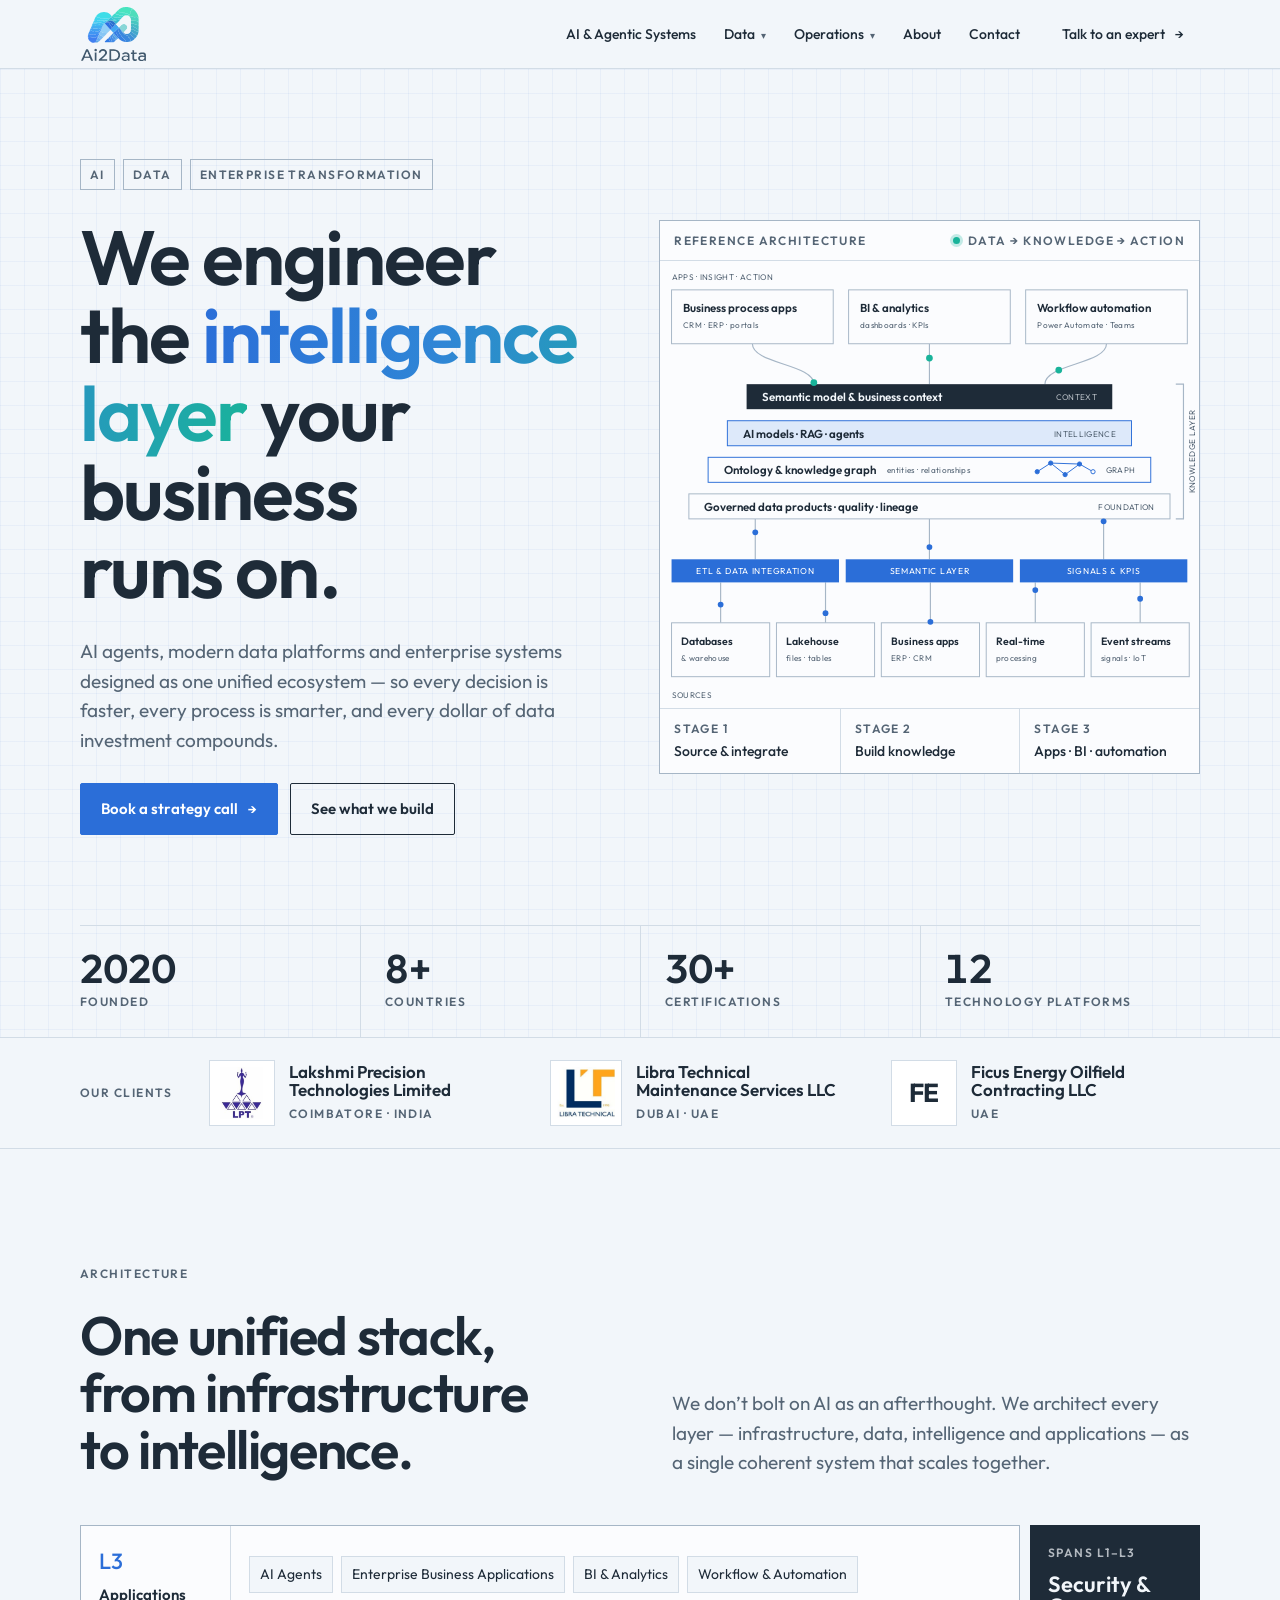
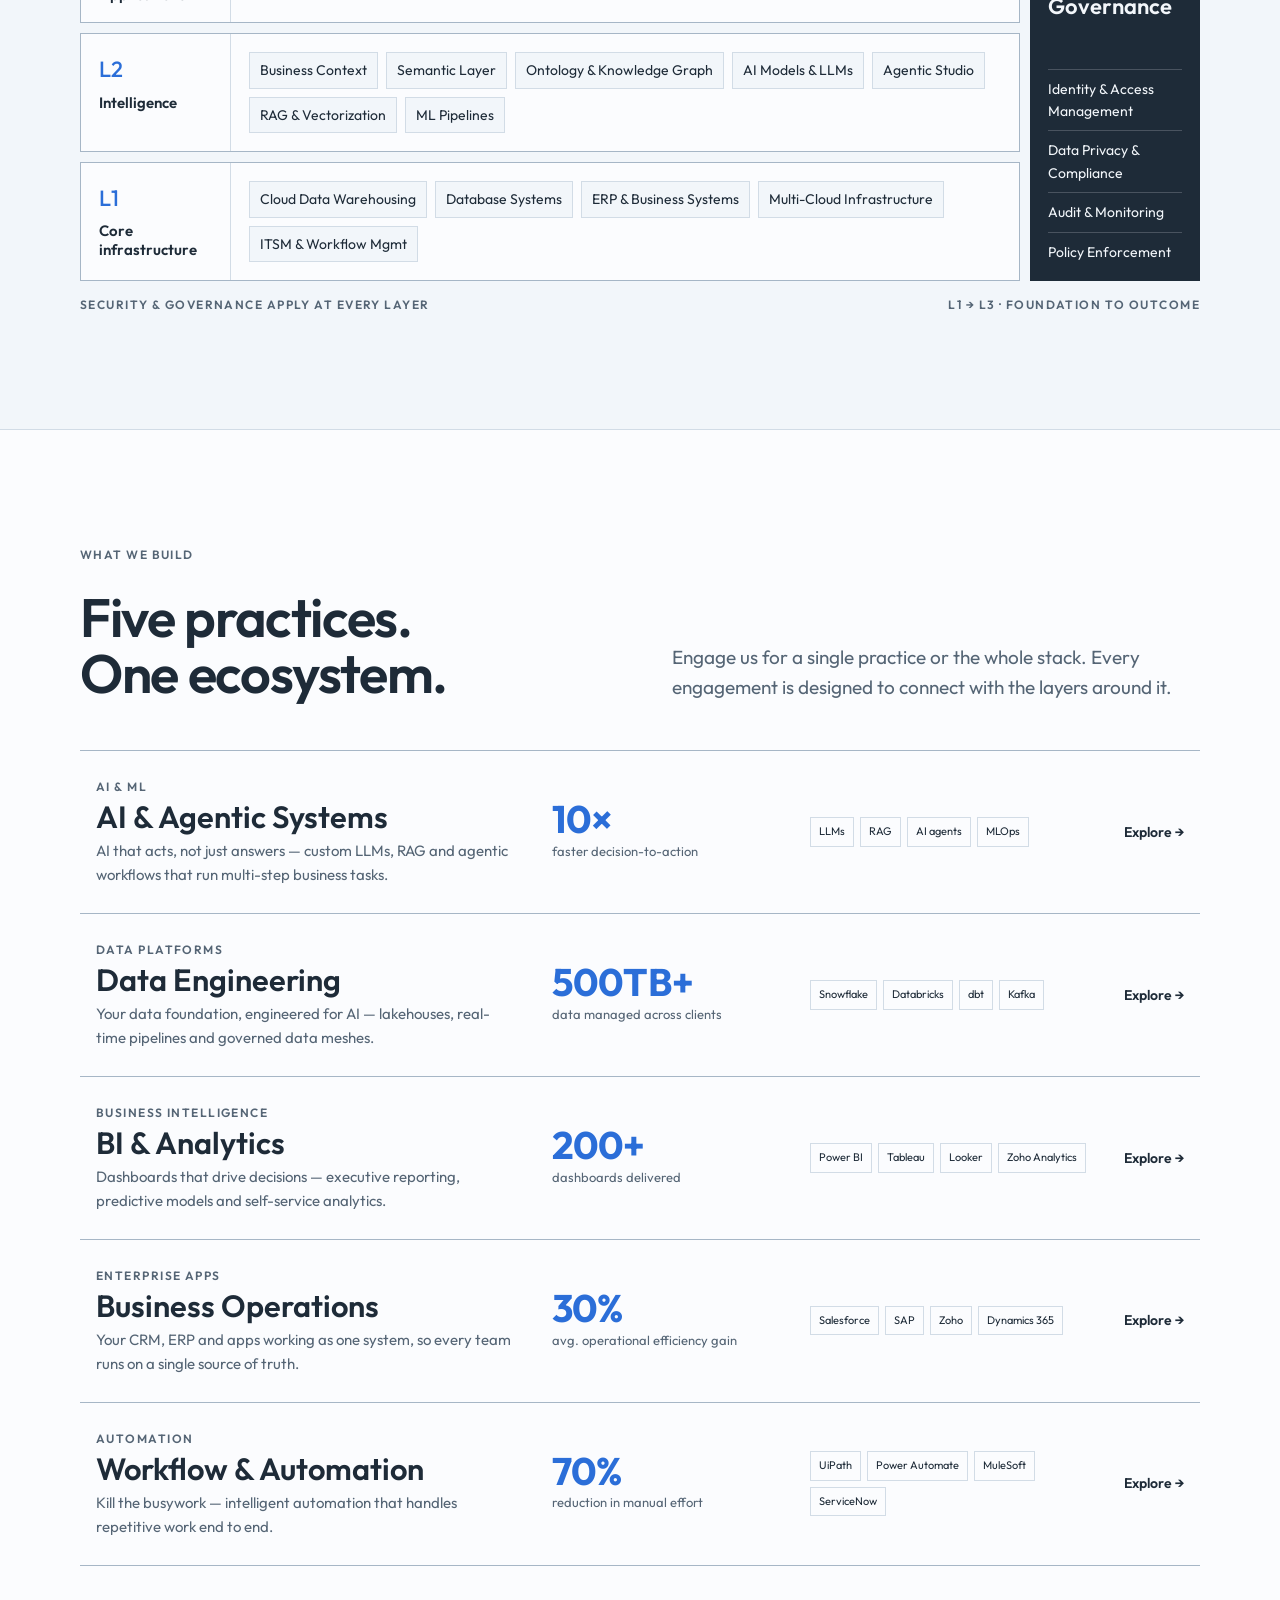
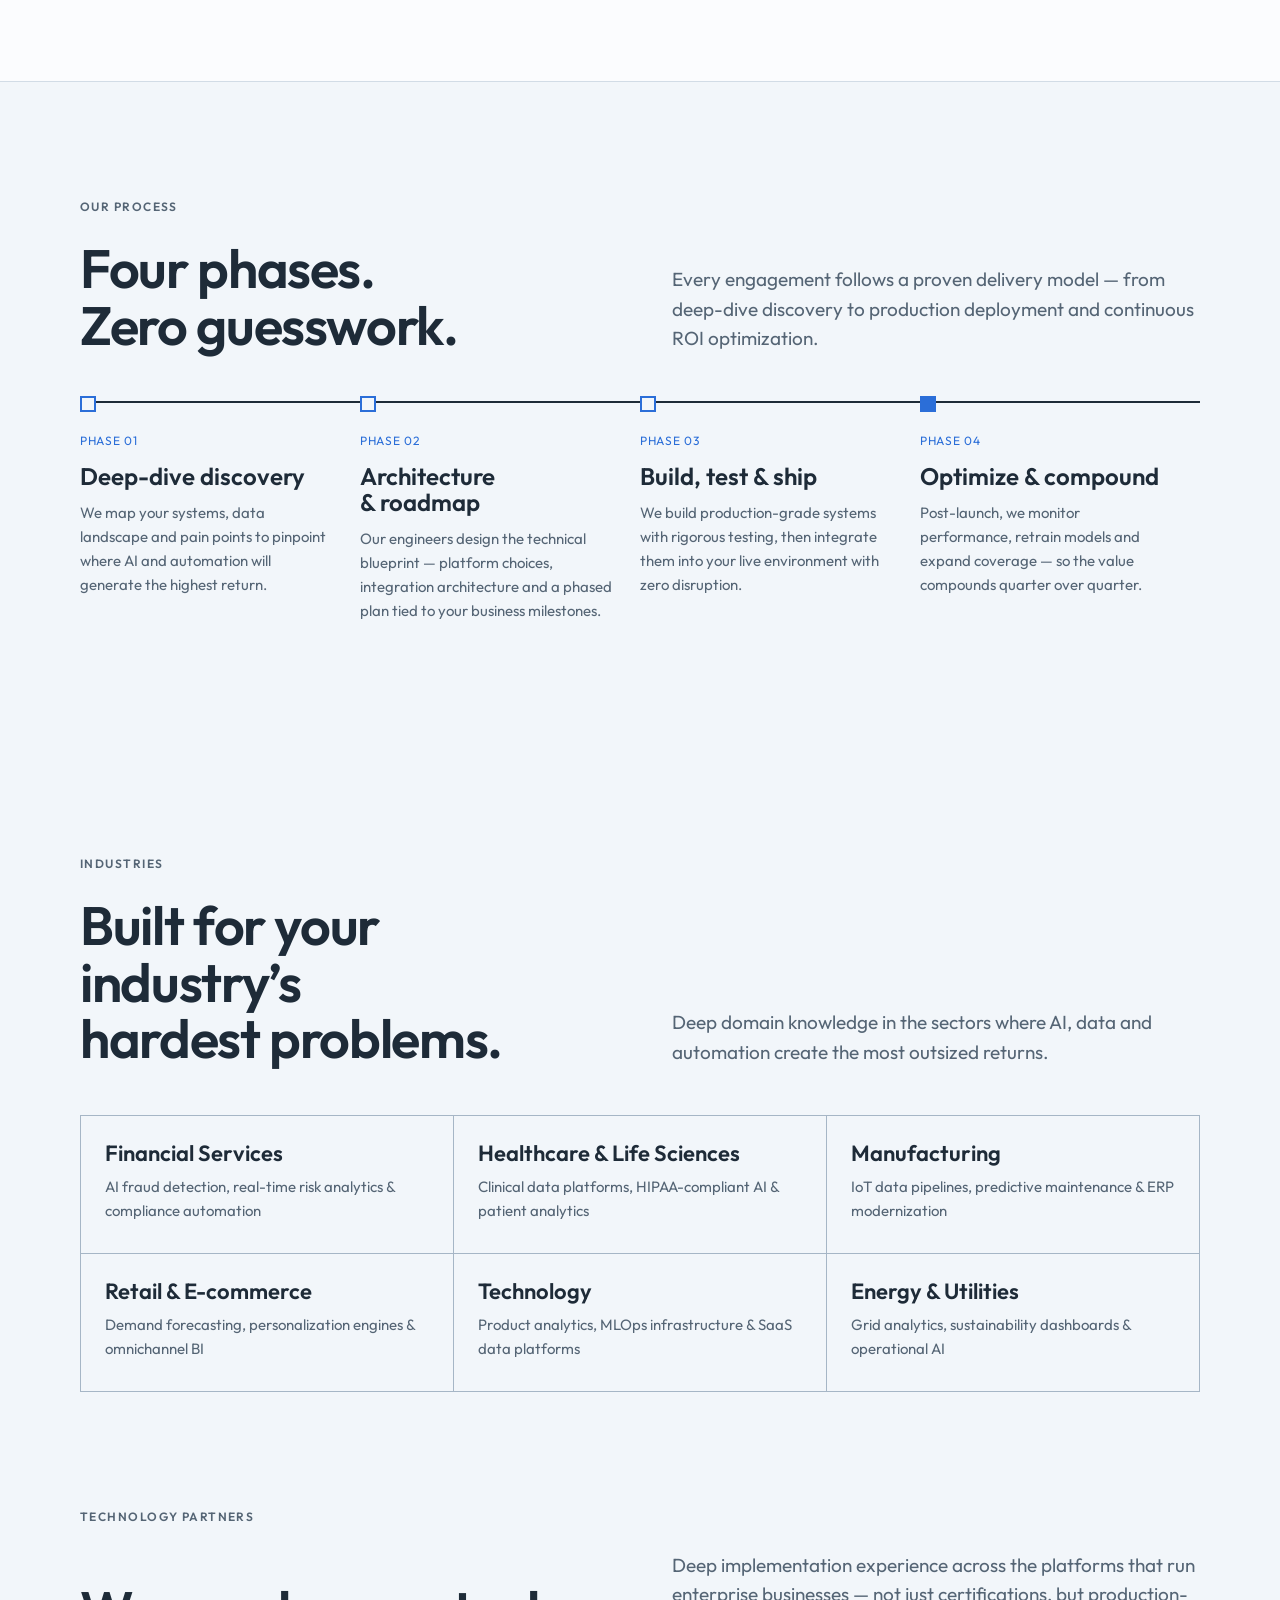
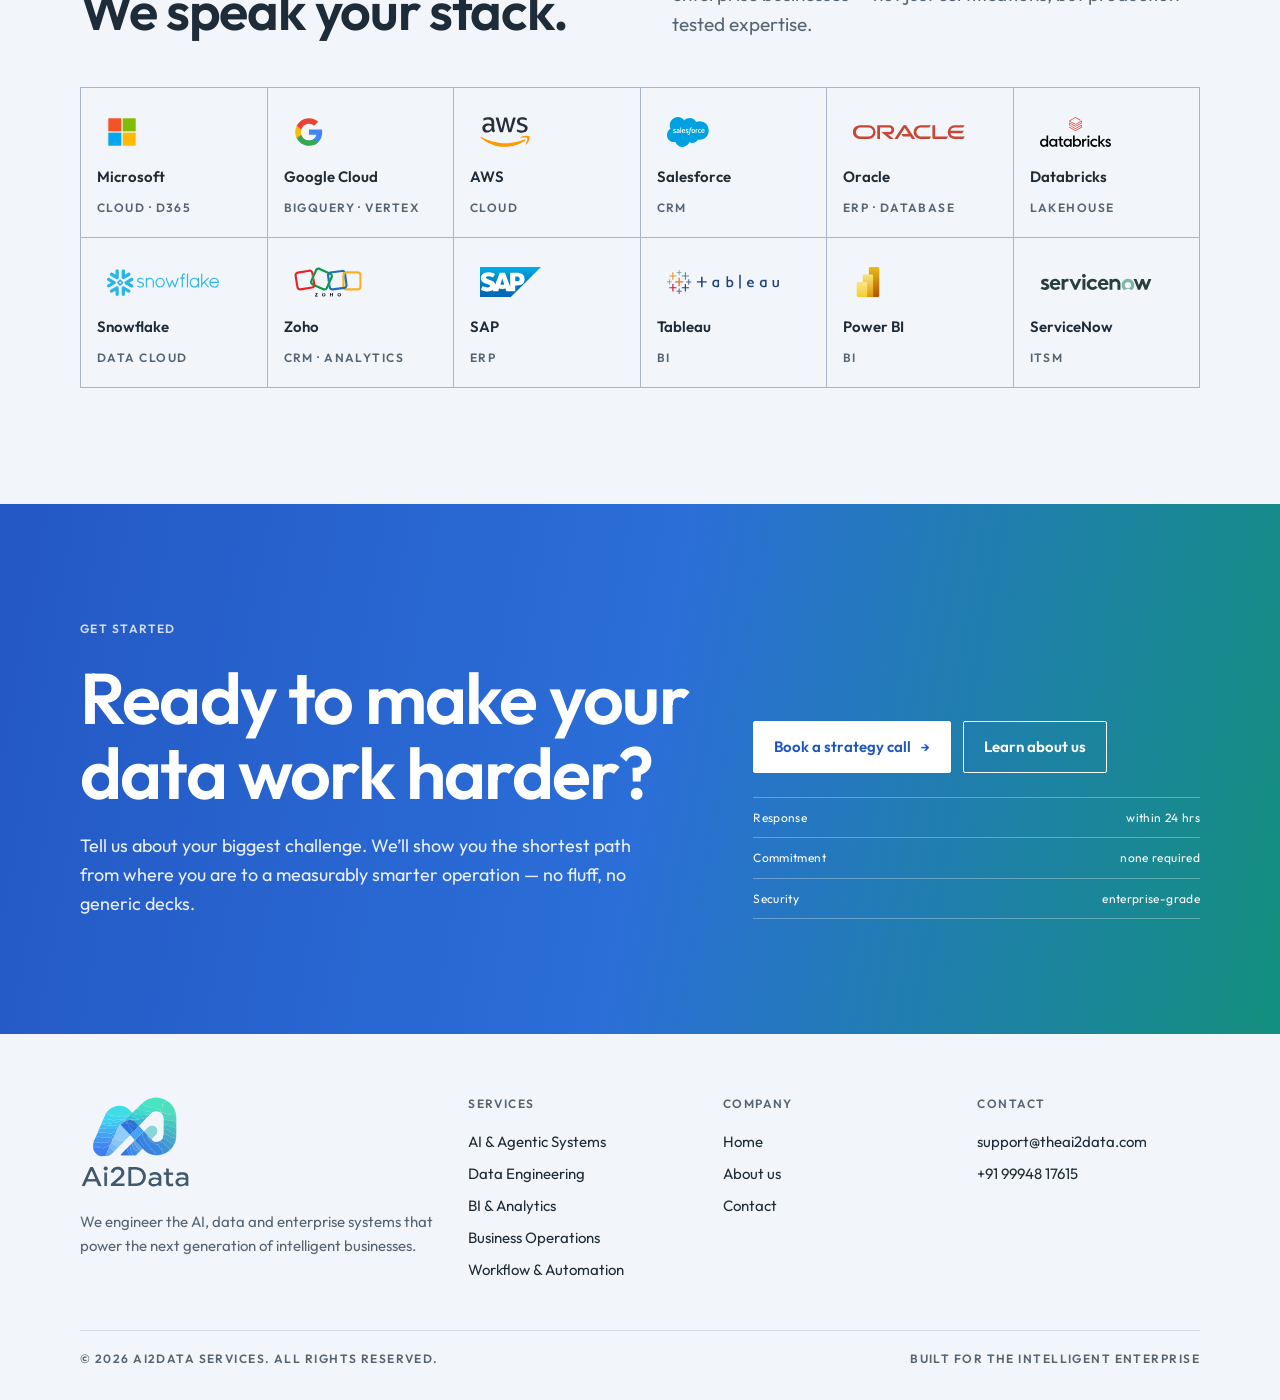
==== commit 200b3ccc: "Redesign site with Blueprint layout, logo colours and Outfit type - New shared stylesheet (css/site." ====
--- a/index.html
+++ b/index.html
@@ -3,674 +3,397 @@
 <head>
   <meta charset="UTF-8"/>
   <meta name="viewport" content="width=device-width, initial-scale=1.0"/>
-  <meta name="description" content="Ai2Data Services We design and implement AI-powered ecosystems: AI systems, data engineering, BI & analytics, enterprise applications, and workflow automation."/>
+  <meta name="description" content="Ai2Data Services — We design and implement AI-powered ecosystems: AI systems, data engineering, BI &amp; analytics, enterprise applications, and workflow automation."/>
   <meta name="keywords" content="AI services, data engineering, business intelligence, ERP, CRM, workflow automation, enterprise AI, agentic AI"/>
-  <title>Ai2Data Services | Intelligent AI, Data & Enterprise Systems</title>
+  <title>Ai2Data Services | Intelligent AI, Data &amp; Enterprise Systems</title>
+
+  <!-- Favicon -->
+  <link rel="icon" href="images/Ai2Data.svg" type="image/svg+xml"/>
+
+  <!-- Open Graph -->
+  <meta property="og:type"        content="website"/>
+  <meta property="og:title"       content="Ai2Data Services | Intelligent AI, Data &amp; Enterprise Systems"/>
+  <meta property="og:description" content="We design and implement AI-powered ecosystems — from data foundations to enterprise applications and intelligent agents — enabling measurable business impact."/>
+  <meta property="og:image"       content="images/Ai2Data.svg"/>
+  <meta property="og:url"         content="https://www.ai2data.com/"/>
+  <meta name="twitter:card"       content="summary_large_image"/>
+  <meta name="twitter:title"      content="Ai2Data Services | Intelligent AI, Data &amp; Enterprise Systems"/>
+  <meta name="twitter:description" content="We design and implement AI-powered ecosystems — from data foundations to enterprise applications and intelligent agents — enabling measurable business impact."/>
+
   <link rel="preconnect" href="https://fonts.googleapis.com"/>
   <link rel="preconnect" href="https://fonts.gstatic.com" crossorigin/>
-  <link href="https://fonts.googleapis.com/css2?family=Inter:wght@400;500;600;700;800;900&display=swap" rel="stylesheet"/>
-  <link rel="stylesheet" href="css/styles.css"/>
+  <link rel="stylesheet" href="https://fonts.googleapis.com/css2?family=Outfit:wght@300..700&amp;display=swap"/>
+  <link rel="stylesheet" href="css/site.css?v=8"/>
 </head>
 <body>
 
-<!-- ============================================================
-     NAVIGATION
-     ============================================================ -->
-<nav class="nav" role="navigation" aria-label="Main navigation">
-  <div class="nav-inner">
-    <a href="index.html" class="nav-logo">
-      <img src="images/Ai2Data.svg" alt="Ai2Data Services" class="nav-logo-img"/>
-    </a>
-
-            <ul class="nav-links">
-      <li><a href="index.html" class="nav-link">Home</a></li>
-      <li><a href="ai-services.html" class="nav-link">AI &amp; Agentic Systems</a></li>
-      <li class="nav-dropdown">
-        <a href="#" class="nav-link">Data <svg class="nav-chevron" fill="none" stroke="currentColor" stroke-width="2.5" viewBox="0 0 24 24" width="12" height="12"><path stroke-linecap="round" stroke-linejoin="round" d="M19 9l-7 7-7-7"/></svg></a>
-        <div class="nav-dropdown-menu">
-          <a href="data-engineering.html"><span class="dot"></span>Data Engineering</a>
-          <a href="bi-analytics.html"><span class="dot"></span>BI &amp; Analytics</a>
+<header class="site-head">
+  <div class="wrap head-row">
+    <a class="brand" href="index.html" aria-label="Ai2Data Services home"><svg class="logo" role="img" aria-label="Ai2Data Services"><use href="images/ai2data-logo.svg#ai2data-logo"/></svg></a>
+    <button class="menu-toggle" id="menu-toggle" type="button" aria-expanded="false" aria-controls="site-nav">Menu</button>
+    <nav class="nav" id="site-nav" aria-label="Main navigation">
+      <a href="ai-services.html">AI &amp; Agentic Systems</a>
+      <div class="dd">
+        <button type="button" aria-haspopup="true">Data</button>
+        <div class="dd-menu">
+          <a href="data-engineering.html">Data Engineering<span>pipelines · lakehouse · governance</span></a>
+          <a href="bi-analytics.html">BI &amp; Analytics<span>dashboards · KPIs · predictive</span></a>
         </div>
-      </li>
-      <li class="nav-dropdown">
-        <a href="#" class="nav-link">Operations <svg class="nav-chevron" fill="none" stroke="currentColor" stroke-width="2.5" viewBox="0 0 24 24" width="12" height="12"><path stroke-linecap="round" stroke-linejoin="round" d="M19 9l-7 7-7-7"/></svg></a>
-        <div class="nav-dropdown-menu">
-          <a href="business-operations.html"><span class="dot"></span>Business Operations</a>
-          <a href="workflow-automation.html"><span class="dot"></span>Workflow &amp; Automation</a>
+      </div>
+      <div class="dd">
+        <button type="button" aria-haspopup="true">Operations</button>
+        <div class="dd-menu">
+          <a href="business-operations.html">Business Operations<span>CRM · ERP · ITSM</span></a>
+          <a href="workflow-automation.html">Workflow &amp; Automation<span>RPA · orchestration</span></a>
         </div>
-      </li>
-    </ul>
-
-    <div class="nav-cta">
-      <a href="about.html" class="nav-link">About</a>
-      <a href="contact.html" class="nav-link">Contact</a>
-      <a href="contact.html" class="btn btn-primary">Talk to an Expert</a>
-    </div>
-
-    <button class="nav-toggle" aria-label="Toggle menu">
-      <span></span><span></span><span></span>
-    </button>
+      </div>
+      <a href="about.html">About</a>
+      <a href="contact.html">Contact</a>
+      <a class="btn btn-primary" href="contact.html">Talk to an expert <span class="arr">→</span></a>
+    </nav>
   </div>
-</nav>
-
-<!-- Mobile Nav -->
-<div class="nav-mobile">
-  <a href="index.html">Home</a>
-  <a href="ai-services.html">AI &amp; Agentic Systems</a>
-  <a href="data-engineering.html">Data Engineering</a>
-  <a href="bi-analytics.html">BI &amp; Analytics</a>
-  <a href="business-operations.html">Business Operations</a>
-  <a href="workflow-automation.html">Workflow &amp; Automation</a>
-  <a href="about.html">About</a>
-  <a href="contact.html">Contact</a>
-  <a href="contact.html" class="btn btn-primary">Talk to an Expert</a>
-</div>
+</header>
 
 <main>
-<!-- ============================================================
-     HERO
-     ============================================================ -->
-<section class="hero" id="home" aria-label="Hero">
-  <canvas id="hero-canvas" class="hero-canvas-overlay" style="position:absolute;inset:0;width:100%;height:100%;"></canvas>
-  <div class="hero-gradient"></div>
-
-  <div class="container" style="position:relative;z-index:3;width:100%;">
-    <div class="hero-split">
-
-      <div class="hero-video-col">
-        <video class="hero-video" autoplay muted loop playsinline>
-          <source src="videos/hero.mp4" type="video/mp4">
-          <source src="videos/hero.webm" type="video/webm">
-        </video>
-      </div>
-
-      <div class="hero-content">
-        <div class="hero-badge">
-          <span class="pulse"></span>
-          AI · Data · Enterprise Systems
+
+  <!-- ============ HERO ============ -->
+  <div class="hero">
+    <div class="wrap">
+      <div class="hero-grid">
+        <div class="hero-copy">
+          <div class="eyebrow label"><span>AI</span><span>Data</span><span>Enterprise transformation</span></div>
+          <h1 class="display">We engineer the <em>intelligence layer</em> your business runs on.</h1>
+          <p class="lead">AI agents, modern data platforms and enterprise systems designed as one unified ecosystem — so every decision is faster, every process is smarter, and every dollar of data investment compounds.</p>
+          <div class="hero-actions">
+            <a class="btn btn-primary" href="contact.html">Book a strategy call <span class="arr">→</span></a>
+            <a class="btn btn-ghost" href="#services">See what we build</a>
+          </div>
         </div>
 
-        <h1>
-          Transforming Business with<br>
-          <span class="accent">Intelligent AI,</span> Data<br>
-          &amp; Automation
-        </h1>
-
-        <p class="hero-sub">
-          We design and implement AI-powered ecosystems from data foundations to enterprise
-          applications and intelligent agents enabling measurable business impact.
-        </p>
-
+        <figure class="schematic" style="margin:0" aria-labelledby="refarch-cap">
+          <div class="schem-bar">
+            <span class="label">Reference architecture</span>
+            <span class="label live"><i></i>Data → knowledge → action</span>
+          </div>
+          <svg viewBox="0 0 560 464" role="img" aria-labelledby="refarch-title refarch-desc">
+            <title id="refarch-title">Ai2Data reference architecture</title>
+            <desc id="refarch-desc">Five source systems feed an integration band (ETL and data integration, semantic layer, signals and KPIs), which builds a four-tier business knowledge layer — governed data products, an ontology and knowledge graph, AI models with RAG and agents, and a semantic model with business context — that powers business process apps, BI and analytics, and workflow automation.</desc>
+
+            <text class="tm" x="12" y="20">APPS · INSIGHT · ACTION</text>
+            <text class="tm" text-anchor="middle" transform="translate(556 198) rotate(-90)">KNOWLEDGE LAYER</text>
+            <text class="tm" x="12" y="454">SOURCES</text>
+
+            <!-- wires: sources -> integration band -->
+            <path id="s1" class="wire" d="M63 376 V334"/>
+            <path id="s2" class="wire" d="M172 376 V334"/>
+            <path id="s3" class="wire" d="M281 376 V334"/>
+            <path id="s4" class="wire" d="M390 376 V334"/>
+            <path id="s5" class="wire" d="M499 376 V334"/>
+            <!-- integration band -> knowledge layer -->
+            <path id="b1" class="wire" d="M99 310 V268"/>
+            <path id="b2" class="wire" d="M280 310 V268"/>
+            <path id="b3" class="wire" d="M461 310 V268"/>
+            <!-- knowledge layer -> consumers -->
+            <path id="c1" class="wire" d="M160 128 C160 107 96 107 96 86"/>
+            <path id="c2" class="wire" d="M280 128 V86"/>
+            <path id="c3" class="wire" d="M400 128 C400 107 464 107 464 86"/>
+
+            <!-- consumers -->
+            <rect class="node" x="12" y="30" width="168" height="56"/>
+            <text class="t" x="24" y="53">Business process apps</text><text class="tm" x="24" y="70">CRM · ERP · portals</text>
+            <rect class="node" x="196" y="30" width="168" height="56"/>
+            <text class="t" x="208" y="53">BI &amp; analytics</text><text class="tm" x="208" y="70">dashboards · KPIs</text>
+            <rect class="node" x="380" y="30" width="168" height="56"/>
+            <text class="t" x="392" y="53">Workflow automation</text><text class="tm" x="392" y="70">Power Automate · Teams</text>
+
+            <!-- business knowledge layer: stacked tiers -->
+            <rect class="node-strong" x="90" y="128" width="380" height="26"/>
+            <text class="t-inv" x="106" y="145.5">Semantic model &amp; business context</text>
+            <text class="tm-inv" x="454" y="144.5" text-anchor="end">CONTEXT</text>
+            <rect class="soft" x="70" y="166" width="420" height="26"/>
+            <text class="t" x="86" y="183.5">AI models · RAG · agents</text>
+            <text class="tm" x="474" y="182.5" text-anchor="end">INTELLIGENCE</text>
+            <rect class="node" x="50" y="204" width="460" height="26" style="stroke:var(--accent)"/>
+            <text class="t" x="66" y="221.5">Ontology &amp; knowledge graph</text>
+            <text class="tm" x="236" y="220.5">entities · relationships</text>
+            <g aria-hidden="true" style="stroke:var(--accent);stroke-width:1">
+              <path d="M392 219 L406 210 L421 222 L436 211 L450 219 M406 210 L436 211" style="fill:none"/>
+              <circle cx="392" cy="219" r="2.2" style="fill:var(--accent)"/><circle cx="406" cy="210" r="2.2" style="fill:var(--accent)"/>
+              <circle cx="421" cy="222" r="2.2" style="fill:var(--accent)"/><circle cx="436" cy="211" r="2.2" style="fill:var(--accent)"/>
+              <circle cx="450" cy="219" r="2.2" style="fill:var(--surface)"/>
+            </g>
+            <text class="tm" x="494" y="220.5" text-anchor="end">GRAPH</text>
+            <rect class="node" x="30" y="242" width="500" height="26"/>
+            <text class="t" x="46" y="259.5">Governed data products · quality · lineage</text>
+            <text class="tm" x="514" y="258.5" text-anchor="end">FOUNDATION</text>
+            <path class="bracket" d="M536 128 H544 V268 H536"/>
+
+            <!-- integration band -->
+            <rect class="band" x="12" y="310" width="174" height="24"/>
+            <text class="t-acc" x="99" y="325" text-anchor="middle" style="letter-spacing:.08em">ETL &amp; DATA INTEGRATION</text>
+            <rect class="band" x="193" y="310" width="174" height="24"/>
+            <text class="t-acc" x="280" y="325" text-anchor="middle" style="letter-spacing:.08em">SEMANTIC LAYER</text>
+            <rect class="band" x="374" y="310" width="174" height="24"/>
+            <text class="t-acc" x="461" y="325" text-anchor="middle" style="letter-spacing:.08em">SIGNALS &amp; KPIS</text>
+
+            <!-- sources -->
+            <rect class="node" x="12" y="376" width="102" height="56"/>
+            <text class="t-sm" x="22" y="399">Databases</text><text class="tm" x="22" y="416">&amp; warehouse</text>
+            <rect class="node" x="121" y="376" width="102" height="56"/>
+            <text class="t-sm" x="131" y="399">Lakehouse</text><text class="tm" x="131" y="416">files · tables</text>
+            <rect class="node" x="230" y="376" width="102" height="56"/>
+            <text class="t-sm" x="240" y="399">Business apps</text><text class="tm" x="240" y="416">ERP · CRM</text>
+            <rect class="node" x="339" y="376" width="102" height="56"/>
+            <text class="t-sm" x="349" y="399">Real-time</text><text class="tm" x="349" y="416">processing</text>
+            <rect class="node" x="448" y="376" width="102" height="56"/>
+            <text class="t-sm" x="458" y="399">Event streams</text><text class="tm" x="458" y="416">signals · IoT</text>
+
+            <!-- flow: rises from sources, through the knowledge layer, out to the apps -->
+            <circle class="pkt" r="3"><animateMotion dur="1.4s" repeatCount="indefinite" begin="0s"><mpath href="#s1"/></animateMotion></circle>
+            <circle class="pkt" r="3"><animateMotion dur="1.4s" repeatCount="indefinite" begin=".3s"><mpath href="#s2"/></animateMotion></circle>
+            <circle class="pkt" r="3"><animateMotion dur="1.4s" repeatCount="indefinite" begin=".6s"><mpath href="#s3"/></animateMotion></circle>
+            <circle class="pkt" r="3"><animateMotion dur="1.4s" repeatCount="indefinite" begin=".9s"><mpath href="#s4"/></animateMotion></circle>
+            <circle class="pkt" r="3"><animateMotion dur="1.4s" repeatCount="indefinite" begin="1.2s"><mpath href="#s5"/></animateMotion></circle>
+            <circle class="pkt" r="3"><animateMotion dur="1.1s" repeatCount="indefinite" begin=".5s"><mpath href="#b1"/></animateMotion></circle>
+            <circle class="pkt" r="3"><animateMotion dur="1.1s" repeatCount="indefinite" begin=".9s"><mpath href="#b2"/></animateMotion></circle>
+            <circle class="pkt" r="3"><animateMotion dur="1.1s" repeatCount="indefinite" begin="1.3s"><mpath href="#b3"/></animateMotion></circle>
+            <circle class="pkt-s" r="3.5"><animateMotion dur="1.6s" repeatCount="indefinite" begin=".2s"><mpath href="#c1"/></animateMotion></circle>
+            <circle class="pkt-s" r="3.5"><animateMotion dur="1.6s" repeatCount="indefinite" begin=".8s"><mpath href="#c2"/></animateMotion></circle>
+            <circle class="pkt-s" r="3.5"><animateMotion dur="1.6s" repeatCount="indefinite" begin="1.4s"><mpath href="#c3"/></animateMotion></circle>
+          </svg>
+          <div class="refarch-m">
+            <div class="rm-stage"><span class="label">Apps · insight · action</span>
+              <div class="rm-row"><span class="rm-chip">Business process apps</span><span class="rm-chip">BI &amp; analytics</span><span class="rm-chip">Workflow automation</span></div></div>
+            <span class="rm-flow" aria-hidden="true">↑</span>
+            <div class="rm-stage"><span class="label">Knowledge layer</span>
+              <div class="rm-tier ink"><span>Semantic model &amp; business context</span><span class="tm">Context</span></div>
+              <div class="rm-tier soft"><span>AI models · RAG · agents</span><span class="tm">Intelligence</span></div>
+              <div class="rm-tier graph"><span>Ontology &amp; knowledge graph</span><span class="tm">Graph</span></div>
+              <div class="rm-tier"><span>Governed data products · quality · lineage</span><span class="tm">Foundation</span></div></div>
+            <span class="rm-flow" aria-hidden="true">↑</span>
+            <div class="rm-stage"><span class="label">Integration</span>
+              <div class="rm-row"><span class="rm-chip band">ETL &amp; data integration</span><span class="rm-chip band">Semantic layer</span><span class="rm-chip band">Signals &amp; KPIs</span></div></div>
+            <span class="rm-flow" aria-hidden="true">↑</span>
+            <div class="rm-stage"><span class="label">Sources</span>
+              <div class="rm-row"><span class="rm-chip">Databases &amp; warehouse</span><span class="rm-chip">Lakehouse</span><span class="rm-chip">Business apps (ERP · CRM)</span><span class="rm-chip">Real-time processing</span><span class="rm-chip">Event streams</span></div></div>
+          </div>
+          <figcaption class="schem-foot" id="refarch-cap">
+            <div><span class="label">Stage 1</span><strong>Source &amp; integrate</strong></div>
+            <div><span class="label">Stage 2</span><strong>Build knowledge</strong></div>
+            <div><span class="label">Stage 3</span><strong>Apps · BI · automation</strong></div>
+          </figcaption>
+        </figure>
+      </div>
+
+      <div class="ledger">
+        <div><strong>2020</strong><span class="label">Founded</span></div>
+        <div><strong>8+</strong><span class="label">Countries</span></div>
+        <div><strong>30+</strong><span class="label">Certifications</span></div>
+        <div><strong>12</strong><span class="label">Technology platforms</span></div>
+      </div>
+    </div>
+  </div>
+
+  <!-- ============ TRUSTED BY ============ -->
+  <div class="trusted">
+    <div class="wrap">
+      <span class="label">Our clients</span>
+      <ul class="client-logos">
+        <li><span class="client-plate"><img src="images/clients/lpt.jpg" width="200" height="200" alt="LPT logo" loading="lazy"/></span><span><b>Lakshmi Precision Technologies Limited</b><span class="label">Coimbatore · India</span></span></li>
+        <li><span class="client-plate"><img src="images/clients/libra-technical.png" width="360" height="327" alt="Libra Technical logo" loading="lazy"/></span><span><b>Libra Technical Maintenance Services LLC</b><span class="label">Dubai · UAE</span></span></li>
+        <li><span class="client-plate client-plate--mono" role="img" aria-label="Ficus Energy">FE</span><span><b>Ficus Energy Oilfield Contracting LLC</b><span class="label">UAE</span></span></li>
+      </ul>
+    </div>
+  </div>
+
+  <!-- ============ ARCHITECTURE ============ -->
+  <section id="stack">
+    <div class="wrap">
+      <div class="sec-head">
+        <span class="label">Architecture</span>
+        <h2 class="display">One unified stack, from infrastructure to intelligence.</h2>
+        <p class="lead">We don’t bolt on AI as an afterthought. We architect every layer — infrastructure, data, intelligence and applications — as a single coherent system that scales together.</p>
+      </div>
+
+      <div class="stack">
+        <div class="layers">
+          <div class="layer">
+            <div class="layer-id"><span class="code">L3</span><span class="name">Applications</span></div>
+            <ul>
+              <li class="chip">AI Agents</li><li class="chip">Enterprise Business Applications</li>
+              <li class="chip">BI &amp; Analytics</li><li class="chip">Workflow &amp; Automation</li>
+            </ul>
+          </div>
+          <div class="layer">
+            <div class="layer-id"><span class="code">L2</span><span class="name">Intelligence</span></div>
+            <ul>
+              <li class="chip">Business Context</li><li class="chip">Semantic Layer</li><li class="chip">Ontology &amp; Knowledge Graph</li><li class="chip">AI Models &amp; LLMs</li>
+              <li class="chip">Agentic Studio</li><li class="chip">RAG &amp; Vectorization</li><li class="chip">ML Pipelines</li>
+            </ul>
+          </div>
+          <div class="layer">
+            <div class="layer-id"><span class="code">L1</span><span class="name">Core infrastructure</span></div>
+            <ul>
+              <li class="chip">Cloud Data Warehousing</li><li class="chip">Database Systems</li><li class="chip">ERP &amp; Business Systems</li>
+              <li class="chip">Multi-Cloud Infrastructure</li><li class="chip">ITSM &amp; Workflow Mgmt</li>
+            </ul>
+          </div>
+        </div>
+        <aside class="spine">
+          <div style="display:grid;gap:10px">
+            <span class="label">Spans L1–L3</span>
+            <h3>Security &amp; Governance</h3>
+          </div>
+          <ul>
+            <li>Identity &amp; Access Management</li>
+            <li>Data Privacy &amp; Compliance</li>
+            <li>Audit &amp; Monitoring</li>
+            <li>Policy Enforcement</li>
+          </ul>
+        </aside>
+      </div>
+      <div class="stack-note"><span class="label">Security &amp; governance apply at every layer</span><span class="label">L1 → L3 · foundation to outcome</span></div>
+    </div>
+  </section>
+
+  <!-- ============ SERVICES ============ -->
+  <section class="services" id="services">
+    <div class="wrap">
+      <div class="sec-head">
+        <span class="label">What we build</span>
+        <h2 class="display">Five practices. One ecosystem.</h2>
+        <p class="lead">Engage us for a single practice or the whole stack. Every engagement is designed to connect with the layers around it.</p>
+      </div>
+      <ul class="svc-rows">
+        <li><a class="svc-row" href="ai-services.html">
+          <span class="svc-row-main"><span class="label">AI &amp; ML</span><b>AI &amp; Agentic Systems</b><span class="desc">AI that acts, not just answers — custom LLMs, RAG and agentic workflows that run multi-step business tasks.</span></span>
+          <span class="svc-row-metric"><strong>10×</strong><span>faster decision-to-action</span></span>
+          <span class="tags"><span class="tag">LLMs</span><span class="tag">RAG</span><span class="tag">AI agents</span><span class="tag">MLOps</span></span>
+          <span class="svc-row-go">Explore <span class="arr">→</span></span>
+        </a></li>
+        <li><a class="svc-row" href="data-engineering.html">
+          <span class="svc-row-main"><span class="label">Data platforms</span><b>Data Engineering</b><span class="desc">Your data foundation, engineered for AI — lakehouses, real-time pipelines and governed data meshes.</span></span>
+          <span class="svc-row-metric"><strong>500TB+</strong><span>data managed across clients</span></span>
+          <span class="tags"><span class="tag">Snowflake</span><span class="tag">Databricks</span><span class="tag">dbt</span><span class="tag">Kafka</span></span>
+          <span class="svc-row-go">Explore <span class="arr">→</span></span>
+        </a></li>
+        <li><a class="svc-row" href="bi-analytics.html">
+          <span class="svc-row-main"><span class="label">Business intelligence</span><b>BI &amp; Analytics</b><span class="desc">Dashboards that drive decisions — executive reporting, predictive models and self-service analytics.</span></span>
+          <span class="svc-row-metric"><strong>200+</strong><span>dashboards delivered</span></span>
+          <span class="tags"><span class="tag">Power BI</span><span class="tag">Tableau</span><span class="tag">Looker</span><span class="tag">Zoho Analytics</span></span>
+          <span class="svc-row-go">Explore <span class="arr">→</span></span>
+        </a></li>
+        <li><a class="svc-row" href="business-operations.html">
+          <span class="svc-row-main"><span class="label">Enterprise apps</span><b>Business Operations</b><span class="desc">Your CRM, ERP and apps working as one system, so every team runs on a single source of truth.</span></span>
+          <span class="svc-row-metric"><strong>30%</strong><span>avg. operational efficiency gain</span></span>
+          <span class="tags"><span class="tag">Salesforce</span><span class="tag">SAP</span><span class="tag">Zoho</span><span class="tag">Dynamics 365</span></span>
+          <span class="svc-row-go">Explore <span class="arr">→</span></span>
+        </a></li>
+        <li><a class="svc-row" href="workflow-automation.html">
+          <span class="svc-row-main"><span class="label">Automation</span><b>Workflow &amp; Automation</b><span class="desc">Kill the busywork — intelligent automation that handles repetitive work end to end.</span></span>
+          <span class="svc-row-metric"><strong>70%</strong><span>reduction in manual effort</span></span>
+          <span class="tags"><span class="tag">UiPath</span><span class="tag">Power Automate</span><span class="tag">MuleSoft</span><span class="tag">ServiceNow</span></span>
+          <span class="svc-row-go">Explore <span class="arr">→</span></span>
+        </a></li>
+      </ul>
+    </div>
+  </section>
+
+  <!-- ============ PROCESS ============ -->
+  <section id="process">
+    <div class="wrap">
+      <div class="sec-head">
+        <span class="label">Our process</span>
+        <h2 class="display">Four phases. Zero guesswork.</h2>
+        <p class="lead">Every engagement follows a proven delivery model — from deep-dive discovery to production deployment and continuous ROI optimization.</p>
+      </div>
+      <ol class="phases">
+        <li class="phase"><span class="n">PHASE 01</span><h3>Deep-dive discovery</h3><p>We map your systems, data landscape and pain points to pinpoint where AI and automation will generate the highest return.</p></li>
+        <li class="phase"><span class="n">PHASE 02</span><h3>Architecture &amp; roadmap</h3><p>Our engineers design the technical blueprint — platform choices, integration architecture and a phased plan tied to your business milestones.</p></li>
+        <li class="phase"><span class="n">PHASE 03</span><h3>Build, test &amp; ship</h3><p>We build production-grade systems with rigorous testing, then integrate them into your live environment with zero disruption.</p></li>
+        <li class="phase"><span class="n">PHASE 04</span><h3>Optimize &amp; compound</h3><p>Post-launch, we monitor performance, retrain models and expand coverage — so the value compounds quarter over quarter.</p></li>
+      </ol>
+    </div>
+  </section>
+
+
+  <!-- ============ INDUSTRIES ============ -->
+  <section id="industries">
+    <div class="wrap">
+      <div class="sec-head">
+        <span class="label">Industries</span>
+        <h2 class="display">Built for your industry’s hardest problems.</h2>
+        <p class="lead">Deep domain knowledge in the sectors where AI, data and automation create the most outsized returns.</p>
+      </div>
+      <ul class="ruled industries">
+        <li><h3>Financial Services</h3><p>AI fraud detection, real-time risk analytics &amp; compliance automation</p></li>
+        <li><h3>Healthcare &amp; Life Sciences</h3><p>Clinical data platforms, HIPAA-compliant AI &amp; patient analytics</p></li>
+        <li><h3>Manufacturing</h3><p>IoT data pipelines, predictive maintenance &amp; ERP modernization</p></li>
+        <li><h3>Retail &amp; E-commerce</h3><p>Demand forecasting, personalization engines &amp; omnichannel BI</p></li>
+        <li><h3>Technology</h3><p>Product analytics, MLOps infrastructure &amp; SaaS data platforms</p></li>
+        <li><h3>Energy &amp; Utilities</h3><p>Grid analytics, sustainability dashboards &amp; operational AI</p></li>
+      </ul>
+    </div>
+  </section>
+
+  <!-- ============ PARTNERS ============ -->
+  <section id="partners" style="padding-block-start:0">
+    <div class="wrap">
+      <div class="sec-head">
+        <span class="label">Technology partners</span>
+        <h2 class="display">We speak your stack.</h2>
+        <p class="lead">Deep implementation experience across the platforms that run enterprise businesses — not just certifications, but production-tested expertise.</p>
+      </div>
+      <ul class="ruled partners">
+        <li><span class="plogo"><img src="images/icons/Microsoft_logo.svg" alt="" loading="lazy"></span><b>Microsoft</b><span class="label">Cloud · D365</span></li>
+        <li><span class="plogo"><img src="images/icons/Google__G__logo.svg" alt="" loading="lazy"></span><b>Google Cloud</b><span class="label">BigQuery · Vertex</span></li>
+        <li><span class="plogo"><img src="images/icons/AWS_logo.svg" alt="" loading="lazy"></span><b>AWS</b><span class="label">Cloud</span></li>
+        <li><span class="plogo"><img src="images/icons/Salesforce_logo.svg" alt="" loading="lazy"></span><b>Salesforce</b><span class="label">CRM</span></li>
+        <li><span class="plogo"><img src="images/icons/Oracle_logo.svg" alt="" loading="lazy"></span><b>Oracle</b><span class="label">ERP · Database</span></li>
+        <li><span class="plogo"><img src="images/icons/Databricks-logo.svg" alt="" loading="lazy"></span><b>Databricks</b><span class="label">Lakehouse</span></li>
+        <li><span class="plogo"><img src="images/icons/Snowflake_Logo.svg" alt="" loading="lazy"></span><b>Snowflake</b><span class="label">Data cloud</span></li>
+        <li><span class="plogo"><img src="images/icons/ZOHO_logo_2023.svg" alt="" loading="lazy"></span><b>Zoho</b><span class="label">CRM · Analytics</span></li>
+        <li><span class="plogo"><img src="images/icons/SAP_2011_logo.svg" alt="" loading="lazy"></span><b>SAP</b><span class="label">ERP</span></li>
+        <li><span class="plogo"><img src="images/icons/Tableau_logo.svg" alt="" loading="lazy"></span><b>Tableau</b><span class="label">BI</span></li>
+        <li><span class="plogo"><img src="images/icons/PowerBI_logo.svg" alt="" loading="lazy"></span><b>Power BI</b><span class="label">BI</span></li>
+        <li><span class="plogo"><img src="images/icons/ServiceNow_logo.svg" alt="" loading="lazy"></span><b>ServiceNow</b><span class="label">ITSM</span></li>
+      </ul>
+    </div>
+  </section>
+
+  <!-- ============ CTA ============ -->
+  <section class="cta" id="contact">
+    <div class="wrap cta-grid">
+      <div style="display:grid;gap:22px">
+        <span class="label">Get started</span>
+        <h2 class="display">Ready to make your data work harder?</h2>
+        <p>Tell us about your biggest challenge. We’ll show you the shortest path from where you are to a measurably smarter operation — no fluff, no generic decks.</p>
+      </div>
+      <div class="cta-side">
         <div class="hero-actions">
-          <a href="contact.html" class="btn btn-primary">
-            <svg fill="none" stroke="currentColor" stroke-width="2" viewBox="0 0 24 24" style="width:18px;height:18px;">
-              <path stroke-linecap="round" stroke-linejoin="round" d="M8 12h.01M12 12h.01M16 12h.01M21 12c0 4.418-4.03 8-9 8a9.863 9.863 0 01-4.255-.949L3 20l1.395-3.72C3.512 15.042 3 13.574 3 12c0-4.418 4.03-8 9-8s9 3.582 9 8z"/>
-            </svg>
-            Talk to an Expert
-          </a>
-          <a href="#services" class="btn btn-ghost">
-            Explore Our Services
-            <svg fill="none" stroke="currentColor" stroke-width="2" viewBox="0 0 24 24" style="width:16px;height:16px;">
-              <path stroke-linecap="round" stroke-linejoin="round" d="M19 9l-7 7-7-7"/>
-            </svg>
-          </a>
+          <a class="btn btn-primary" href="contact.html">Book a strategy call <span class="arr">→</span></a>
+          <a class="btn btn-ghost" href="about.html">Learn about us</a>
         </div>
-
-        <div class="hero-stats">
-          <div>
-            <span class="hero-stat-num" data-count="50" data-suffix="+">50+</span>
-            <span class="hero-stat-label">Enterprise Clients</span>
-          </div>
-          <div>
-            <span class="hero-stat-num" data-count="200" data-suffix="+">200+</span>
-            <span class="hero-stat-label">Projects Delivered</span>
-          </div>
-          <div>
-            <span class="hero-stat-num" data-count="8" data-suffix="+">8+</span>
-            <span class="hero-stat-label">Countries</span>
-          </div>
-          <div>
-            <span class="hero-stat-num" data-count="99" data-suffix="%">99%</span>
-            <span class="hero-stat-label">Client Satisfaction</span>
-          </div>
-        </div>
-      </div>
-
-    </div>
-  </div>
-
-  <div class="hero-scroll" aria-hidden="true">
-    <svg fill="none" stroke="currentColor" stroke-width="2" viewBox="0 0 24 24">
-      <path stroke-linecap="round" stroke-linejoin="round" d="M19 9l-7 7-7-7"/>
-    </svg>
-    <span>Scroll</span>
-  </div>
-</section>
-
-<!-- ============================================================
-     STACK ARCHITECTURE
-     ============================================================ -->
-<section class="stack-section" id="stack" aria-labelledby="stack-title">
-  <div class="container">
-    <div class="section-header reveal">
-      <span class="section-label">Architecture</span>
-      <h2 id="stack-title" class="section-title">Your End-to-End Intelligent<br>Business Stack</h2>
-      <p class="section-subtitle">
-        We integrate AI, data platforms, enterprise systems, and business applications into
-        one unified intelligent ecosystem designed to scale with your ambitions.
-      </p>
-    </div>
-
-    <div class="stack-diagram reveal reveal-delay-1">
-      <!-- Security & Governance — spans all layers -->
-      <div class="stack-layer stack-layer-security">
-        <div class="stack-layer-label">Security &amp; Governance</div>
-        <div class="stack-chips">
-          <div class="stack-chip">Identity &amp; Access Management</div>
-          <div class="stack-chip">Data Privacy &amp; Compliance</div>
-          <div class="stack-chip">Audit &amp; Monitoring</div>
-          <div class="stack-chip">Policy Enforcement</div>
-        </div>
-      </div>
-
-      <!-- Top Layer: Applications -->
-      <div class="stack-layer stack-layer-top">
-        <div class="stack-layer-label">Applications Layer</div>
-        <div class="stack-chips">
-          <div class="stack-chip">AI Agents</div>
-          <div class="stack-chip">Enterprise Business Applications</div>
-          <div class="stack-chip">BI &amp; Analytics</div>
-          <div class="stack-chip">Workflow &amp; Automation</div>
-        </div>
-      </div>
-
-      <div class="stack-arrows"><div class="stack-arrow"></div></div>
-
-      <!-- Middle Layer: Intelligence -->
-      <div class="stack-layer stack-layer-mid">
-        <div class="stack-layer-label">Intelligence Layer</div>
-        <div class="stack-chips">
-          <div class="stack-chip">Business Context</div>
-          <div class="stack-chip">Semantic Layer</div>
-          <div class="stack-chip">AI Models &amp; LLMs</div>
-          <div class="stack-chip">Agentic Studio</div>
-          <div class="stack-chip">RAG &amp; Vectorization</div>
-          <div class="stack-chip">ML Pipelines</div>
-        </div>
-      </div>
-
-      <div class="stack-arrows"><div class="stack-arrow"></div></div>
-
-      <!-- Core Layer -->
-      <div class="stack-layer stack-layer-core">
-        <div class="stack-layer-label">Core Infrastructure Layer</div>
-        <div class="stack-chips">
-          <div class="stack-chip">Cloud Data Warehousing</div>
-          <div class="stack-chip">Database Systems</div>
-          <div class="stack-chip">ERP &amp; Business Systems</div>
-          <div class="stack-chip">Multi-Cloud Infrastructure</div>
-          <div class="stack-chip">ITSM &amp; Workflow Mgmt</div>
-        </div>
-      </div>
-    </div>
-  </div>
-</section>
-
-<!-- ============================================================
-     SERVICES
-     ============================================================ -->
-<div id="services">
-
-  <!-- SERVICE 1: AI -->
-  <section class="service-section" id="ai-services" aria-labelledby="ai-title">
-    <div class="container">
-      <div class="service-inner">
-        <div class="service-content reveal">
-          <div class="service-icon-wrap">
-            <svg fill="none" stroke="currentColor" stroke-width="1.5" viewBox="0 0 24 24">
-              <path stroke-linecap="round" stroke-linejoin="round" d="M9.813 15.904L9 18.75l-.813-2.846a4.5 4.5 0 00-3.09-3.09L2.25 12l2.846-.813a4.5 4.5 0 003.09-3.09L9 5.25l.813 2.846a4.5 4.5 0 003.09 3.09L15.75 12l-2.846.813a4.5 4.5 0 00-3.09 3.09zM18.259 8.715L18 9.75l-.259-1.035a3.375 3.375 0 00-2.455-2.456L14.25 6l1.036-.259a3.375 3.375 0 002.455-2.456L18 2.25l.259 1.035a3.375 3.375 0 002.456 2.456L21.75 6l-1.035.259a3.375 3.375 0 00-2.456 2.456z"/>
-            </svg>
-          </div>
-          <span class="section-label">AI &amp; Agentic Systems</span>
-          <h2 id="ai-title">Intelligent AI Built<br>for Enterprise Scale</h2>
-          <p>
-            We design intelligent AI systems tailored to your business including custom models,
-            contextual generative AI, agentic workflows, and enterprise AI assistants that
-            deliver measurable impact.
-          </p>
-          <ul class="service-list">
-            <li class="service-list-item">Custom AI model development &amp; fine-tuning</li>
-            <li class="service-list-item">Agentic AI studio implementation</li>
-            <li class="service-list-item">Context-aware generative AI systems</li>
-            <li class="service-list-item">AI copilots for business teams</li>
-            <li class="service-list-item">Intelligent automation agents</li>
-          </ul>
-          <a href="ai-services.html" class="btn btn-primary">Build Your AI Strategy</a>
-        </div>
-
-        <div class="service-visual reveal reveal-delay-2">
-          <div class="service-card-visual">
-            <div class="service-card-glow"></div>
-            <span class="badge badge-orange" style="margin-bottom:1.5rem;">AI &amp; Machine Learning</span>
-            <div class="mini-stat">
-              <span class="mini-stat-num">10x</span>
-              <span class="mini-stat-label">faster decision cycles</span>
-            </div>
-            <div style="height:1px;background:var(--border);margin:1.25rem 0;"></div>
-            <p style="font-size:0.875rem;margin-bottom:1.25rem;">AI capabilities we deliver:</p>
-            <div class="visual-tags">
-              <span class="visual-tag">LLM Development</span>
-              <span class="visual-tag">RAG Systems</span>
-              <span class="visual-tag">AI Agents</span>
-              <span class="visual-tag">Fine-tuning</span>
-              <span class="visual-tag">MLOps</span>
-              <span class="visual-tag">NLP</span>
-              <span class="visual-tag">Computer Vision</span>
-              <span class="visual-tag">Predictive AI</span>
-            </div>
-          </div>
-        </div>
-      </div>
-    </div>
-  </section>
-
-  <!-- SERVICE 2: DATA -->
-  <section class="service-section section-alt" id="data-services" aria-labelledby="data-title">
-    <div class="container">
-      <div class="service-inner reverse">
-        <div class="service-content reveal">
-          <div class="service-icon-wrap">
-            <svg fill="none" stroke="currentColor" stroke-width="1.5" viewBox="0 0 24 24">
-              <ellipse cx="12" cy="5" rx="9" ry="3" stroke-linecap="round"/>
-              <path stroke-linecap="round" d="M21 12c0 1.657-4.03 3-9 3S3 13.657 3 12"/>
-              <path stroke-linecap="round" d="M3 5v14c0 1.657 4.03 3 9 3s9-1.343 9-3V5"/>
-            </svg>
-          </div>
-          <span class="section-label">Data Management &amp; Engineering</span>
-          <h2 id="data-title">Modern Data Platforms<br>Built to Scale</h2>
-          <p>
-            We build scalable, secure, and modern data platforms that power analytics, AI,
-            and business systems from cloud data warehouses to real-time streaming pipelines
-            and data governance frameworks.
-          </p>
-          <ul class="service-list">
-            <li class="service-list-item">Data architecture design &amp; strategy</li>
-            <li class="service-list-item">Data pipelines &amp; ETL/ELT development</li>
-            <li class="service-list-item">Cloud data lake &amp; warehouse implementation</li>
-            <li class="service-list-item">Cloud data modernization &amp; migration</li>
-            <li class="service-list-item">Data governance &amp; quality frameworks</li>
-          </ul>
-          <a href="data-engineering.html" class="btn btn-primary">Modernize Your Data Platform</a>
-        </div>
-
-        <div class="service-visual reveal reveal-delay-2">
-          <div class="service-card-visual">
-            <div class="service-card-glow"></div>
-            <span class="badge badge-blue" style="margin-bottom:1.5rem;">Cloud Data Platforms</span>
-            <div class="mini-stat">
-              <span class="mini-stat-num">500TB+</span>
-              <span class="mini-stat-label">data managed across clients</span>
-            </div>
-            <div style="height:1px;background:var(--border);margin:1.25rem 0;"></div>
-            <p style="font-size:0.875rem;margin-bottom:1.25rem;">Technologies we specialize in:</p>
-            <div class="visual-tags">
-              <span class="visual-tag">Snowflake</span>
-              <span class="visual-tag">Databricks</span>
-              <span class="visual-tag">BigQuery</span>
-              <span class="visual-tag">dbt</span>
-              <span class="visual-tag">Apache Spark</span>
-              <span class="visual-tag">Kafka</span>
-              <span class="visual-tag">Data Mesh</span>
-              <span class="visual-tag">Lakehouse</span>
-            </div>
-          </div>
-        </div>
-      </div>
-    </div>
-  </section>
-
-  <!-- SERVICE 3: BI -->
-  <section class="service-section" id="bi-services" aria-labelledby="bi-title">
-    <div class="container">
-      <div class="service-inner">
-        <div class="service-content reveal">
-          <div class="service-icon-wrap">
-            <svg fill="none" stroke="currentColor" stroke-width="1.5" viewBox="0 0 24 24">
-              <path stroke-linecap="round" stroke-linejoin="round" d="M3 13.125C3 12.504 3.504 12 4.125 12h2.25c.621 0 1.125.504 1.125 1.125v6.75C7.5 20.496 6.996 21 6.375 21h-2.25A1.125 1.125 0 013 19.875v-6.75zM9.75 8.625c0-.621.504-1.125 1.125-1.125h2.25c.621 0 1.125.504 1.125 1.125v11.25c0 .621-.504 1.125-1.125 1.125h-2.25a1.125 1.125 0 01-1.125-1.125V8.625zM16.5 4.125c0-.621.504-1.125 1.125-1.125h2.25C20.496 3 21 3.504 21 4.125v15.75c0 .621-.504 1.125-1.125 1.125h-2.25a1.125 1.125 0 01-1.125-1.125V4.125z"/>
-            </svg>
-          </div>
-          <span class="section-label">BI &amp; Analytics</span>
-          <h2 id="bi-title">Turn Raw Data into<br>Strategic Decisions</h2>
-          <p>
-            Turn raw data into strategic insight through modern BI dashboards, executive
-            reporting, and predictive analytics giving every decision-maker the clarity
-            they need to act with confidence.
-          </p>
-          <ul class="service-list">
-            <li class="service-list-item">Executive dashboards &amp; C-suite reporting</li>
-            <li class="service-list-item">KPI frameworks &amp; metric alignment</li>
-            <li class="service-list-item">Advanced &amp; predictive analytics</li>
-            <li class="service-list-item">Self-service BI platforms</li>
-            <li class="service-list-item">Embedded analytics integration</li>
-          </ul>
-          <a href="bi-analytics.html" class="btn btn-primary">Unlock Business Insights</a>
-        </div>
-
-        <div class="service-visual reveal reveal-delay-2">
-          <div class="service-card-visual">
-            <div class="service-card-glow"></div>
-            <span class="badge badge-cyan" style="margin-bottom:1.5rem;">Business Intelligence</span>
-            <div class="mini-stat">
-              <span class="mini-stat-num">200+</span>
-              <span class="mini-stat-label">dashboards delivered</span>
-            </div>
-            <div style="height:1px;background:var(--border);margin:1.25rem 0;"></div>
-            <p style="font-size:0.875rem;margin-bottom:1.25rem;">BI platforms we implement:</p>
-            <div class="visual-tags">
-              <span class="visual-tag">Power BI</span>
-              <span class="visual-tag">Tableau</span>
-              <span class="visual-tag">Looker</span>
-              <span class="visual-tag">Qlik</span>
-              <span class="visual-tag">ThoughtSpot</span>
-              <span class="visual-tag">Sigma</span>
-              <span class="visual-tag">Zoho Analytics</span>
-            </div>
-          </div>
-        </div>
-      </div>
-    </div>
-  </section>
-
-  <!-- SERVICE 4: BUSINESS OPS -->
-  <section class="service-section section-alt" id="biz-services" aria-labelledby="biz-title">
-    <div class="container">
-      <div class="service-inner reverse">
-        <div class="service-content reveal">
-          <div class="service-icon-wrap">
-            <svg fill="none" stroke="currentColor" stroke-width="1.5" viewBox="0 0 24 24">
-              <path stroke-linecap="round" stroke-linejoin="round" d="M20.25 6.375c0 2.278-3.694 4.125-8.25 4.125S3.75 8.653 3.75 6.375m16.5 0c0-2.278-3.694-4.125-8.25-4.125S3.75 4.097 3.75 6.375m16.5 0v11.25c0 2.278-3.694 4.125-8.25 4.125s-8.25-1.847-8.25-4.125V6.375m16.5 2.625c0 2.278-3.694 4.125-8.25 4.125s-8.25-1.847-8.25-4.125m16.5 5.625c0 2.278-3.694 4.125-8.25 4.125s-8.25-1.847-8.25-4.125"/>
-            </svg>
-          </div>
-          <span class="section-label">Business Operations Software</span>
-          <h2 id="biz-title">Enterprise Applications<br>That Drive Results</h2>
-          <p>
-            We implement and integrate business-critical platforms for sales, finance, marketing,
-            and customer service configuring them to your exact processes and connecting them
-            to your broader enterprise ecosystem.
-          </p>
-          <ul class="service-list">
-            <li class="service-list-item">CRM Salesforce, Zoho, Dynamics 365</li>
-            <li class="service-list-item">ERP SAP, Oracle, Microsoft D365</li>
-            <li class="service-list-item">Marketing automation platforms</li>
-            <li class="service-list-item">Customer service &amp; ITSM systems</li>
-            <li class="service-list-item">Financial systems &amp; integrations</li>
-          </ul>
-          <a href="business-operations.html" class="btn btn-primary">Optimize Your Operations</a>
-        </div>
-
-        <div class="service-visual reveal reveal-delay-2">
-          <div class="service-card-visual">
-            <div class="service-card-glow"></div>
-            <span class="badge badge-blue" style="margin-bottom:1.5rem;">Enterprise Applications</span>
-            <div class="mini-stat">
-              <span class="mini-stat-num">30%</span>
-              <span class="mini-stat-label">avg. operational efficiency gain</span>
-            </div>
-            <div style="height:1px;background:var(--border);margin:1.25rem 0;"></div>
-            <p style="font-size:0.875rem;margin-bottom:1.25rem;">Platforms we implement:</p>
-            <div class="visual-tags">
-              <span class="visual-tag">Salesforce</span>
-              <span class="visual-tag">Microsoft D365</span>
-              <span class="visual-tag">SAP</span>
-              <span class="visual-tag">Oracle</span>
-              <span class="visual-tag">Zoho</span>
-              <span class="visual-tag">HubSpot</span>
-              <span class="visual-tag">ServiceNow</span>
-              <span class="visual-tag">NetSuite</span>
-            </div>
-          </div>
-        </div>
-      </div>
-    </div>
-  </section>
-
-  <!-- SERVICE 5: AUTOMATION -->
-  <section class="service-section" id="automation-services" aria-labelledby="auto-title">
-    <div class="container">
-      <div class="service-inner">
-        <div class="service-content reveal">
-          <div class="service-icon-wrap">
-            <svg fill="none" stroke="currentColor" stroke-width="1.5" viewBox="0 0 24 24">
-              <path stroke-linecap="round" stroke-linejoin="round" d="M10.343 3.94c.09-.542.56-.94 1.11-.94h1.093c.55 0 1.02.398 1.11.94l.149.894c.07.424.384.764.78.93.398.164.855.142 1.205-.108l.737-.527a1.125 1.125 0 011.45.12l.773.774c.39.389.44 1.002.12 1.45l-.527.737c-.25.35-.272.806-.107 1.204.165.397.505.71.93.78l.893.15c.543.09.94.56.94 1.109v1.094c0 .55-.397 1.02-.94 1.11l-.893.149c-.425.07-.765.383-.93.78-.165.398-.143.854.107 1.204l.527.738c.32.447.269 1.06-.12 1.45l-.774.773a1.125 1.125 0 01-1.449.12l-.738-.527c-.35-.25-.806-.272-1.203-.107-.397.165-.71.505-.781.929l-.149.894c-.09.542-.56.94-1.11.94h-1.094c-.55 0-1.019-.398-1.11-.94l-.148-.894c-.071-.424-.384-.764-.781-.93-.398-.164-.854-.142-1.204.108l-.738.527c-.447.32-1.06.269-1.45-.12l-.773-.774a1.125 1.125 0 01-.12-1.45l.527-.737c.25-.35.273-.806.108-1.204-.165-.397-.505-.71-.93-.78l-.894-.15c-.542-.09-.94-.56-.94-1.109v-1.094c0-.55.398-1.02.94-1.11l.894-.149c.424-.07.765-.383.93-.78.165-.398.143-.854-.107-1.204l-.527-.738a1.125 1.125 0 01.12-1.45l.773-.773a1.125 1.125 0 011.45-.12l.737.527c.35.25.807.272 1.204.107.397-.165.71-.505.78-.929l.15-.894z"/>
-              <path stroke-linecap="round" stroke-linejoin="round" d="M15 12a3 3 0 11-6 0 3 3 0 016 0z"/>
-            </svg>
-          </div>
-          <span class="section-label">Workflow &amp; Automation</span>
-          <h2 id="auto-title">Automate the Work,<br>Amplify the Results</h2>
-          <p>
-            Automate complex business processes across departments using intelligent orchestration
-            and AI-powered workflows eliminating manual effort and freeing your teams to focus
-            on higher-value work.
-          </p>
-          <ul class="service-list">
-            <li class="service-list-item">Cross-system workflow automation</li>
-            <li class="service-list-item">Business process optimization &amp; redesign</li>
-            <li class="service-list-item">ITSM integrations &amp; service automation</li>
-            <li class="service-list-item">Robotic Process Automation (RPA)</li>
-            <li class="service-list-item">Intelligent task routing &amp; orchestration</li>
-          </ul>
-          <a href="workflow-automation.html" class="btn btn-primary">Automate Your Business</a>
-        </div>
-
-        <div class="service-visual reveal reveal-delay-2">
-          <div class="service-card-visual">
-            <div class="service-card-glow"></div>
-            <span class="badge badge-blue" style="margin-bottom:1.5rem;">Process Automation</span>
-            <div class="mini-stat">
-              <span class="mini-stat-num">70%</span>
-              <span class="mini-stat-label">reduction in manual effort</span>
-            </div>
-            <div style="height:1px;background:var(--border);margin:1.25rem 0;"></div>
-            <p style="font-size:0.875rem;margin-bottom:1.25rem;">Automation tech we deploy:</p>
-            <div class="visual-tags">
-              <span class="visual-tag">UiPath</span>
-              <span class="visual-tag">Power Automate</span>
-              <span class="visual-tag">MuleSoft</span>
-              <span class="visual-tag">ServiceNow</span>
-              <span class="visual-tag">Boomi</span>
-              <span class="visual-tag">Apache Airflow</span>
-              <span class="visual-tag">Camunda</span>
-              <span class="visual-tag">AI Orchestration</span>
-            </div>
-          </div>
-        </div>
-      </div>
-    </div>
-  </section>
-
-</div><!-- end #services -->
-
-<!-- ============================================================
-     PLATFORM ECOSYSTEM
-     ============================================================ -->
-<section class="platforms-section" id="platforms" aria-labelledby="platforms-title">
-  <div class="container">
-    <div class="section-header reveal">
-      <span class="section-label">Technology Partners</span>
-      <h2 id="platforms-title" class="section-title">Platforms We Work With</h2>
-      <p class="section-subtitle">
-        We are experienced practitioners across the leading enterprise technology platforms bringing
-        deep expertise and real-world implementation experience.
-      </p>
-    </div>
-  </div>
-
-  <div class="platforms-track">
-    <div class="platforms-scroll" role="list">
-
-      <!-- Microsoft -->
-      <div class="platform-logo" role="listitem" aria-label="Microsoft">
-        <svg viewBox="0 0 96 96" width="40" height="40" xmlns="http://www.w3.org/2000/svg">
-          <rect x="4" y="4" width="40" height="40" fill="#f25022"/>
-          <rect x="52" y="4" width="40" height="40" fill="#7fba00"/>
-          <rect x="4" y="52" width="40" height="40" fill="#00a4ef"/>
-          <rect x="52" y="52" width="40" height="40" fill="#ffb900"/>
-        </svg>
-        <span class="platform-logo-name">Microsoft</span>
-      </div>
-
-      <!-- Google Cloud -->
-      <div class="platform-logo" role="listitem" aria-label="Google Cloud">
-        <img src="https://cdn.simpleicons.org/googlecloud/4285F4" width="40" height="40" alt="Google Cloud" loading="lazy"/>
-        <span class="platform-logo-name">Google Cloud</span>
-      </div>
-
-      <!-- AWS -->
-      <div class="platform-logo" role="listitem" aria-label="AWS">
-        <svg viewBox="0 0 24 24" width="40" height="40" xmlns="http://www.w3.org/2000/svg" aria-hidden="true">
-          <path fill="#FF9900" d="M6.763 10.036c0 .296.032.535.088.71.064.176.144.368.256.576.04.063.056.127.056.183 0 .08-.048.16-.152.24l-.503.335a.383.383 0 0 1-.208.072c-.08 0-.16-.04-.239-.112a2.47 2.47 0 0 1-.287-.375 6.18 6.18 0 0 1-.248-.471c-.622.734-1.405 1.101-2.347 1.101-.67 0-1.205-.191-1.596-.574-.391-.384-.59-.894-.59-1.533 0-.678.239-1.23.726-1.644.487-.415 1.133-.623 1.955-.623.272 0 .551.024.846.064.296.04.6.104.918.176v-.583c0-.607-.127-1.03-.375-1.277-.255-.248-.686-.367-1.3-.367-.28 0-.568.031-.863.103-.295.072-.583.16-.862.272a2.287 2.287 0 0 1-.28.104.488.488 0 0 1-.127.023c-.112 0-.168-.08-.168-.247v-.391c0-.128.016-.224.056-.28a.597.597 0 0 1 .224-.167c.279-.144.614-.264 1.005-.36a4.84 4.84 0 0 1 1.246-.151c.95 0 1.644.216 2.091.647.439.43.662 1.085.662 1.963v2.586zm-3.24 1.214c.263 0 .534-.048.822-.144.287-.096.543-.271.758-.51.128-.152.224-.32.272-.512.047-.191.08-.423.08-.694v-.335a6.66 6.66 0 0 0-.735-.136 6.02 6.02 0 0 0-.75-.048c-.535 0-.926.104-1.19.32-.263.215-.39.518-.39.917 0 .375.095.655.295.846.191.2.47.296.838.296zm6.41.862c-.144 0-.24-.024-.304-.08-.064-.048-.12-.16-.168-.311L7.586 5.55a1.398 1.398 0 0 1-.072-.32c0-.128.064-.2.191-.2h.783c.151 0 .255.025.31.08.065.048.113.16.16.312l1.342 5.284 1.245-5.284c.04-.16.088-.264.151-.312a.549.549 0 0 1 .32-.08h.638c.152 0 .256.025.32.08.063.048.12.16.151.312l1.261 5.348 1.381-5.348c.048-.16.104-.264.16-.312a.52.52 0 0 1 .311-.08h.743c.127 0 .2.065.2.2 0 .04-.009.08-.017.128a1.137 1.137 0 0 1-.056.2l-1.923 6.17c-.048.16-.104.263-.168.311a.51.51 0 0 1-.303.08h-.687c-.151 0-.255-.024-.32-.08-.063-.056-.119-.16-.15-.32l-1.238-5.148-1.23 5.14c-.04.16-.087.264-.15.32-.065.056-.177.08-.32.08zm10.256.215c-.415 0-.83-.048-1.229-.143-.399-.096-.71-.2-.918-.32-.128-.071-.215-.151-.247-.223a.563.563 0 0 1-.048-.224v-.407c0-.167.064-.247.183-.247.048 0 .096.008.144.024.048.016.12.048.2.08.271.12.566.215.878.279.319.064.63.096.95.096.502 0 .894-.088 1.165-.264a.86.86 0 0 0 .415-.758.777.777 0 0 0-.215-.559c-.144-.151-.416-.287-.807-.415l-1.157-.36c-.583-.183-1.014-.454-1.277-.813a1.902 1.902 0 0 1-.4-1.158c0-.335.073-.63.216-.886.144-.255.335-.479.575-.654.24-.184.51-.32.83-.415.32-.096.655-.136 1.006-.136.175 0 .359.008.535.032.183.024.35.056.518.088.16.04.312.08.455.127.144.048.256.096.336.144a.69.69 0 0 1 .24.2.43.43 0 0 1 .071.263v.375c0 .168-.064.256-.184.256a.83.83 0 0 1-.303-.096 3.652 3.652 0 0 0-1.532-.311c-.455 0-.815.071-1.062.223-.248.152-.375.383-.375.71 0 .224.08.416.24.567.159.152.454.304.877.44l1.134.358c.574.184.99.44 1.237.767.247.327.367.702.367 1.117 0 .343-.072.655-.207.926-.144.272-.336.511-.583.703-.248.2-.543.343-.886.447-.36.111-.734.167-1.142.167zM21.698 16.207c-2.626 1.94-6.442 2.969-9.722 2.969-4.598 0-8.74-1.7-11.87-4.526-.247-.223-.024-.527.272-.351 3.384 1.963 7.559 3.153 11.877 3.153 2.914 0 6.114-.607 9.06-1.852.439-.2.814.287.383.607zM22.792 14.961c-.336-.43-2.22-.207-3.074-.103-.255.032-.295-.192-.063-.36 1.5-1.053 3.967-.75 4.254-.399.287.36-.08 2.826-1.485 4.007-.215.184-.423.088-.327-.151.32-.79 1.03-2.57.695-2.994z"/>
-        </svg>
-        <span class="platform-logo-name">AWS</span>
-      </div>
-
-      <!-- Salesforce -->
-      <div class="platform-logo" role="listitem" aria-label="Salesforce">
-        <svg viewBox="0 0 24 24" width="40" height="40" xmlns="http://www.w3.org/2000/svg" aria-hidden="true">
-          <path fill="#00A1E0" d="M10.006 5.415a4.195 4.195 0 013.045-1.306c1.56 0 2.954.9 3.69 2.205.63-.3 1.35-.45 2.1-.45 2.85 0 5.159 2.34 5.159 5.22s-2.31 5.22-5.176 5.22c-.345 0-.69-.044-1.02-.104a3.75 3.75 0 01-3.3 1.95c-.6 0-1.155-.15-1.65-.375A4.314 4.314 0 018.88 20.4a4.302 4.302 0 01-4.05-2.82c-.27.062-.54.076-.825.076-2.204 0-4.005-1.8-4.005-4.05 0-1.5.811-2.805 2.01-3.51-.255-.57-.39-1.2-.39-1.846 0-2.58 2.1-4.65 4.65-4.65 1.53 0 2.85.705 3.72 1.8"/>
-        </svg>
-        <span class="platform-logo-name">Salesforce</span>
-      </div>
-
-      <!-- Oracle -->
-      <div class="platform-logo" role="listitem" aria-label="Oracle">
-        <svg viewBox="0 0 24 24" width="40" height="40" xmlns="http://www.w3.org/2000/svg" aria-hidden="true">
-          <path fill="#F80000" d="M16.412 4.412h-8.82a7.588 7.588 0 0 0-.008 15.176h8.828a7.588 7.588 0 0 0 0-15.176zm-.193 12.502H7.786a4.915 4.915 0 0 1 0-9.828h8.433a4.914 4.914 0 1 1 0 9.828z"/>
-        </svg>
-        <span class="platform-logo-name">Oracle</span>
-      </div>
-
-      <!-- Databricks -->
-      <div class="platform-logo" role="listitem" aria-label="Databricks">
-        <img src="https://cdn.simpleicons.org/databricks/FF3621" width="40" height="40" alt="Databricks" loading="lazy"/>
-        <span class="platform-logo-name">Databricks</span>
-      </div>
-
-      <!-- Snowflake -->
-      <div class="platform-logo" role="listitem" aria-label="Snowflake">
-        <img src="https://cdn.simpleicons.org/snowflake/29B5E8" width="40" height="40" alt="Snowflake" loading="lazy"/>
-        <span class="platform-logo-name">Snowflake</span>
-      </div>
-
-      <!-- Zoho -->
-      <div class="platform-logo" role="listitem" aria-label="Zoho">
-        <img src="https://cdn.simpleicons.org/zoho/E42527" width="40" height="40" alt="Zoho" loading="lazy"/>
-        <span class="platform-logo-name">Zoho</span>
-      </div>
-
-      <!-- SAP -->
-      <div class="platform-logo" role="listitem" aria-label="SAP">
-        <img src="https://cdn.simpleicons.org/sap/0FAAFF" width="40" height="40" alt="SAP" loading="lazy"/>
-        <span class="platform-logo-name">SAP</span>
-      </div>
-
-      <!-- Tableau -->
-      <div class="platform-logo" role="listitem" aria-label="Tableau">
-        <svg viewBox="0 0 24 24" width="40" height="40" xmlns="http://www.w3.org/2000/svg" aria-hidden="true">
-          <path fill="#E8762D" d="M11.654.174V2.377H9.682v.58h1.972V5.16h.696V2.957h1.97v-.58h-1.97V.174h-.348zm6.03 2.262l-.002 1.623v1.623h-2.957v.927h2.957v3.188H18.725l.011-1.582.02-1.576 1.465-.02 1.46-.01v-.927H18.728V2.436h-.522zm-12.407.06V5.686H2.291v.925H5.277V9.801h.985V6.61h3.013v-.925H6.262V2.496H5.77zm6.086 5.27v3.593H8.06v1.188h3.304v3.596h1.28v-3.596H15.953v-1.188H12.643V7.766h-.637zm9.721 1.55v2.221h-2.012v.811h2.012v2.261h.887v-2.261H24v-.811h-2.029V9.317h-.422zm-19.111.131V11.621H0v.621H1.973v2.194H2.64v-2.194h2v-.62H2.609V9.446h-.318zm15.709 4.516v3.254h-3.016v.927h3.016v3.217h1.072v-3.216H21.74v-.928H18.754v-3.254h-.533zm-12.463.008v3.246H2.262v.928h2.957v3.189H6.32v-3.189h2.955v-.928H6.32V13.97h-.55zm6.316 4.578l.002 1.103v1.1H9.566v.812h1.971v2.262h.928l.012-1.119.017-1.143H14.463v-.812h-2V18.549h-.465z"/>
-        </svg>
-        <span class="platform-logo-name">Tableau</span>
-      </div>
-
-      <!-- Power BI -->
-      <div class="platform-logo" role="listitem" aria-label="Power BI">
-        <svg viewBox="0 0 24 24" width="40" height="40" xmlns="http://www.w3.org/2000/svg" aria-hidden="true">
-          <path fill="#F2C811" d="M10 12a1 1 0 0 1 1 1v11H4a1 1 0 0 1-1-1V13a1 1 0 0 1 1-1h6Zm-2-.5V7a1 1 0 0 1 1-1h6a1 1 0 0 1 1 1v17h-4.5V13a1.5 1.5 0 0 0-1.5-1.5H8Zm5-6V1a1 1 0 0 1 1-1h6a1 1 0 0 1 1 1v22a1 1 0 0 1-1 1h-3.5V7A1.5 1.5 0 0 0 15 5.5h-2Z"/>
-        </svg>
-        <span class="platform-logo-name">Power BI</span>
-      </div>
-
-      <!-- ServiceNow -->
-      <div class="platform-logo" role="listitem" aria-label="ServiceNow">
-        <svg viewBox="0 0 24 24" width="40" height="40" xmlns="http://www.w3.org/2000/svg" aria-hidden="true">
-          <circle cx="12" cy="12" r="12" fill="#62D84E"/>
-          <path fill="white" d="M6 13.5c0-3.314 2.686-6 6-6s6 2.686 6 6h-2c0-2.21-1.79-4-4-4s-4 1.79-4 4H6z"/>
-          <circle cx="12" cy="13.5" r="2" fill="white"/>
-        </svg>
-        <span class="platform-logo-name">ServiceNow</span>
-      </div>
-
-    </div>
-  </div>
-</section>
-
-<!-- ============================================================
-     FINAL CTA
-     ============================================================ -->
-<section class="cta-section" id="cta" aria-labelledby="cta-title">
-  <div class="container">
-    <div class="cta-box reveal">
-      <span class="section-label">Get Started</span>
-      <h2 id="cta-title">Ready to Build Your<br>Intelligent Enterprise?</h2>
-      <p>
-        Let's design a scalable AI-powered ecosystem tailored to your business goals.
-        From strategy to implementation we're your end-to-end partner.
-      </p>
-      <div class="cta-actions">
-        <a href="contact.html" class="btn btn-primary">
-          Contact Ai2Data
-          <svg fill="none" stroke="currentColor" stroke-width="2" viewBox="0 0 24 24" style="width:16px;height:16px;">
-            <path stroke-linecap="round" stroke-linejoin="round" d="M13.5 4.5L21 12m0 0l-7.5 7.5M21 12H3"/>
-          </svg>
-        </a>
-        <a href="about.html" class="btn btn-ghost">Learn About Us</a>
-      </div>
-
-      <!-- Trust signals -->
-      <div style="display:flex;align-items:center;justify-content:center;gap:1.5rem;flex-wrap:wrap;margin-top:2.5rem;padding-top:2rem;border-top:1px solid var(--border);">
-        <span class="badge badge-blue">
-          <svg fill="none" stroke="currentColor" stroke-width="2" viewBox="0 0 24 24" style="width:12px;height:12px;"><path stroke-linecap="round" stroke-linejoin="round" d="M9 12.75L11.25 15 15 9.75m-3-7.036A11.959 11.959 0 013.598 6 11.99 11.99 0 003 9.749c0 5.592 3.824 10.29 9 11.623 5.176-1.332 9-6.03 9-11.622 0-1.31-.21-2.571-.598-3.751h-.152c-3.196 0-6.1-1.248-8.25-3.285z"/></svg>
-          Response within 24hrs
-        </span>
-        <span class="badge badge-blue">
-          <svg fill="none" stroke="currentColor" stroke-width="2" viewBox="0 0 24 24" style="width:12px;height:12px;"><path stroke-linecap="round" stroke-linejoin="round" d="M9 12.75L11.25 15 15 9.75m-3-7.036A11.959 11.959 0 013.598 6 11.99 11.99 0 003 9.749c0 5.592 3.824 10.29 9 11.623 5.176-1.332 9-6.03 9-11.622 0-1.31-.21-2.571-.598-3.751h-.152c-3.196 0-6.1-1.248-8.25-3.285z"/></svg>
-          No commitment required
-        </span>
-        <span class="badge badge-blue">
-          <svg fill="none" stroke="currentColor" stroke-width="2" viewBox="0 0 24 24" style="width:12px;height:12px;"><path stroke-linecap="round" stroke-linejoin="round" d="M9 12.75L11.25 15 15 9.75m-3-7.036A11.959 11.959 0 013.598 6 11.99 11.99 0 003 9.749c0 5.592 3.824 10.29 9 11.623 5.176-1.332 9-6.03 9-11.622 0-1.31-.21-2.571-.598-3.751h-.152c-3.196 0-6.1-1.248-8.25-3.285z"/></svg>
-          Enterprise-grade security
-        </span>
-      </div>
-    </div>
-  </div>
-</section>
-
+        <ul class="assure">
+          <li><span>Response</span><span>within 24 hrs</span></li>
+          <li><span>Commitment</span><span>none required</span></li>
+          <li><span>Security</span><span>enterprise-grade</span></li>
+        </ul>
+      </div>
+    </div>
+  </section>
 </main>
 
-<!-- ============================================================
-     FOOTER
-     ============================================================ -->
-<footer class="footer">
-  <div class="container">
-    <div class="footer-grid">
-      <div class="footer-brand">
-        <p>
-          Intelligent AI, data, and enterprise systems that transform how businesses
-          operate and compete in the modern economy.
-        </p>
-        <div class="footer-social">
-          <a href="#" class="social-icon" aria-label="LinkedIn">
-            <svg fill="currentColor" viewBox="0 0 24 24">
-              <path d="M16 8a6 6 0 0 1 6 6v7h-4v-7a2 2 0 0 0-2-2 2 2 0 0 0-2 2v7h-4v-7a6 6 0 0 1 6-6z"/>
-              <rect x="2" y="9" width="4" height="12"/>
-              <circle cx="4" cy="4" r="2"/>
-            </svg>
-          </a>
-        </div>
-      </div>
-
-      <div class="footer-col">
-        <h4>Services</h4>
-        <ul class="footer-links">
+<footer class="foot">
+  <div class="wrap">
+    <div class="foot-grid">
+      <div>
+        <a class="brand" href="index.html" aria-label="Ai2Data Services home"><svg class="logo" role="img" aria-label="Ai2Data Services"><use href="images/ai2data-logo.svg#ai2data-logo"/></svg></a>
+        <p>We engineer the AI, data and enterprise systems that power the next generation of intelligent businesses.</p>
+      </div>
+      <div>
+        <span class="label">Services</span>
+        <ul>
           <li><a href="ai-services.html">AI &amp; Agentic Systems</a></li>
           <li><a href="data-engineering.html">Data Engineering</a></li>
           <li><a href="bi-analytics.html">BI &amp; Analytics</a></li>
@@ -678,40 +401,28 @@
           <li><a href="workflow-automation.html">Workflow &amp; Automation</a></li>
         </ul>
       </div>
-
-      <div class="footer-col">
-        <h4>Company</h4>
-        <ul class="footer-links">
+      <div>
+        <span class="label">Company</span>
+        <ul>
           <li><a href="index.html">Home</a></li>
-          <li><a href="about.html">About Us</a></li>
+          <li><a href="about.html">About us</a></li>
           <li><a href="contact.html">Contact</a></li>
         </ul>
       </div>
-
-      <div class="footer-col">
-        <h4>Contact</h4>
-        <div class="footer-contact-item">
-          <svg fill="none" stroke="currentColor" stroke-width="2" viewBox="0 0 24 24">
-            <path d="M3 8l7.89 5.26a2 2 0 002.22 0L21 8M5 19h14a2 2 0 002-2V7a2 2 0 00-2-2H5a2 2 0 00-2 2v10a2 2 0 002 2z"/>
-          </svg>
-          <span>support@theai2data.com</span>
-        </div>
-        <div class="footer-contact-item">
-          <svg fill="none" stroke="currentColor" stroke-width="2" viewBox="0 0 24 24">
-            <path d="M3 5a2 2 0 012-2h3.28a1 1 0 01.948.684l1.498 4.493a1 1 0 01-.502 1.21l-2.257 1.13a11.042 11.042 0 005.516 5.516l1.13-2.257a1 1 0 011.21-.502l4.493 1.498a1 1 0 01.684.949V19a2 2 0 01-2 2h-1C9.716 21 3 14.284 3 6V5z"/>
-          </svg>
-          <span>+91 99948 17615</span>
-        </div>
-      </div>
-    </div>
-
-    <div class="footer-bottom">
-      <p>&copy; 2026 Ai2Data Services. All rights reserved.</p>
-      <p>Built for the intelligent enterprise.</p>
+      <div>
+        <span class="label">Contact</span>
+        <ul>
+          <li><a href="mailto:support@theai2data.com">support@theai2data.com</a></li>
+          <li><a href="tel:+919994817615">+91 99948 17615</a></li>
+        </ul>
+      </div>
+    </div>
+    <div class="foot-base">
+      <span class="label">© 2026 Ai2Data Services. All rights reserved.</span>
+      <span class="label">Built for the intelligent enterprise</span>
     </div>
   </div>
 </footer>
-
-<script src="js/main.js" defer></script>
+<script src="js/site.js?v=8" defer></script>
 </body>
 </html>
--- a/css/site.css
+++ b/css/site.css
@@ -0,0 +1,495 @@
+/* ============================================
+   AI2DATA — SITE STYLES
+   Shared by every page. (css/styles.css is the previous design and is no longer linked.)
+   ============================================ */
+:root{
+  /* palette taken from the Ai2Data logo: blue → teal gradient, slate wordmark */
+  --ground:#F2F6FA;
+  --surface:#FBFCFE;
+  --sunk:#E6EDF4;
+  --ink:#1E2B38;
+  --muted:#556575;
+  --rule:#D2DCE6;
+  --rule-strong:#A6B6C6;
+  --accent:#2B6ED8;
+  --accent-ink:#FFFFFF;
+  --accent-soft:#DDE9FA;
+  --teal:#19B39A;
+  --teal-deep:#0F8C7A;
+  --signal:#19B39A;
+  --brand-grad:linear-gradient(100deg, #2B6ED8 0%, #2F86D6 45%, #19B39A 100%);
+  --grid:rgba(43,110,216,.055);
+  --logo-ink:#2E3E4E;
+  --logo-ink-2:#41596E;
+  --logo-knock:var(--ground);
+  --plate:transparent;
+  --ok:#1D6B43;
+  --err:#A8322A;
+
+  --f-display:"Outfit", "Helvetica Neue", Arial, sans-serif;
+  --f-body:"Outfit", "Helvetica Neue", Arial, sans-serif;
+  --f-mono:"Outfit", "Helvetica Neue", Arial, sans-serif;
+
+  --gutter:clamp(16px, 4vw, 40px);
+  --max:1200px;
+}
+@media (prefers-color-scheme: dark){
+  :root:not([data-theme="light"]){
+    --ground:#0B131C; --surface:#111B26; --sunk:#16222F; --ink:#E6EEF6; --muted:#93A5B6;
+    --rule:#223242; --rule-strong:#3A5066; --accent:#5AA2F0; --accent-ink:#0B131C;
+    --accent-soft:#15304F; --teal:#3FD6BD; --teal-deep:#2FBFA7; --signal:#3FD6BD; --brand-grad:linear-gradient(100deg, #4B95EC 0%, #3FA9E0 45%, #3FD6BD 100%); --grid:rgba(90,162,240,.05); --logo-ink:#DCE3E9; --logo-ink-2:#A3B1BD; --plate:#EEF3F8; --ok:#6CCB97; --err:#FF8B7E;
+  }
+}
+:root[data-theme="dark"]{
+  --ground:#0B131C; --surface:#111B26; --sunk:#16222F; --ink:#E6EEF6; --muted:#93A5B6;
+  --rule:#223242; --rule-strong:#3A5066; --accent:#5AA2F0; --accent-ink:#0B131C;
+  --accent-soft:#15304F; --teal:#3FD6BD; --teal-deep:#2FBFA7; --signal:#3FD6BD; --brand-grad:linear-gradient(100deg, #4B95EC 0%, #3FA9E0 45%, #3FD6BD 100%); --grid:rgba(90,162,240,.05); --logo-ink:#DCE3E9; --logo-ink-2:#A3B1BD; --plate:#EEF3F8; --ok:#6CCB97; --err:#FF8B7E;
+}
+
+*{box-sizing:border-box}
+html{scroll-behavior:smooth; scroll-padding-top:72px}
+@media (prefers-reduced-motion: reduce){ html{scroll-behavior:auto} }
+body{
+  margin:0; background:var(--ground); color:var(--ink);
+  font-family:var(--f-body); font-size:16px; line-height:1.6;
+  -webkit-font-smoothing:antialiased;
+}
+a{color:inherit}
+:focus-visible{outline:2px solid var(--accent); outline-offset:3px}
+.wrap{max-width:var(--max); margin-inline:auto; padding-inline:var(--gutter)}
+
+/* type */
+.label{
+  font-family:var(--f-mono); font-size:12px; font-weight:600; letter-spacing:.12em;
+  text-transform:uppercase; color:var(--muted);
+}
+.display{
+  font-family:var(--f-display);
+  font-weight:600; letter-spacing:-.025em; line-height:1.05; margin:0; text-wrap:balance;
+}
+h2.display{font-size:clamp(34px, 4.4vw, 54px)}
+h3.display{font-size:clamp(28px, 3vw, 38px); line-height:1.08}
+.lead{font-size:19px; line-height:1.55; color:var(--muted); max-width:58ch; margin:0}
+
+/* buttons */
+.btn{
+  display:inline-flex; align-items:center; gap:10px; text-decoration:none;
+  font-family:var(--f-body); font-weight:600; font-size:15px;
+  padding:13px 20px; border:1px solid var(--ink); border-radius:2px;
+  transition:background .15s, color .15s, border-color .15s;
+}
+.btn-primary{background:var(--accent); border-color:var(--accent); color:var(--accent-ink)}
+.btn-primary:hover{background:var(--ink); border-color:var(--ink); color:var(--ground)}
+.btn-ghost{background:transparent; color:var(--ink)}
+.btn-ghost:hover{background:var(--ink); color:var(--ground)}
+.btn .arr{font-family:var(--f-mono); font-size:13px; transition:transform .15s}
+.btn:hover .arr{transform:translateX(3px)}
+
+/* header */
+.site-head{
+  position:sticky; top:0; z-index:20; background:color-mix(in srgb, var(--ground) 88%, transparent);
+  backdrop-filter:blur(10px); -webkit-backdrop-filter:blur(10px); border-bottom:1px solid var(--rule);
+}
+.head-row{display:flex; align-items:center; justify-content:space-between; gap:24px; min-height:64px}
+.brand{display:inline-flex; align-items:center; text-decoration:none; padding-block:6px}
+.logo{display:block; height:56px; width:67px}
+.foot .logo{height:92px; width:110px}
+.nav{display:flex; align-items:center; gap:4px}
+.nav > a, .nav .dd > button{
+  font:500 14px/1 var(--f-body); color:var(--ink); background:none; border:0; cursor:pointer;
+  padding:10px 12px; text-decoration:none; border-radius:2px;
+}
+.nav > a:hover, .nav .dd > button:hover{background:var(--sunk)}
+.dd{position:relative}
+.dd > button::after{content:"▾"; font-size:10px; margin-left:6px; color:var(--muted)}
+.dd-menu{
+  position:absolute; top:calc(100% + 6px); left:0; min-width:220px; background:var(--surface);
+  border:1px solid var(--rule-strong); padding:6px; display:none;
+}
+.dd:hover .dd-menu, .dd:focus-within .dd-menu{display:grid}
+.dd-menu a{padding:10px 12px; text-decoration:none; font-size:14px}
+.dd-menu a:hover{background:var(--sunk)}
+.dd-menu a span{display:block; font-family:var(--f-mono); font-size:10px; color:var(--muted); letter-spacing:.04em; margin-top:2px}
+.nav .btn{margin-left:10px; padding:10px 16px; font-size:14px}
+.menu-toggle{display:none; background:none; border:1px solid var(--rule-strong); color:var(--ink);
+  font:500 12px var(--f-mono); padding:8px 12px; border-radius:2px; cursor:pointer}
+@media (max-width: 900px){
+  .menu-toggle{display:inline-block}
+  .nav{display:none; position:absolute; left:0; right:0; top:100%; background:var(--surface);
+    border-bottom:1px solid var(--rule); flex-direction:column; align-items:stretch; padding:8px var(--gutter) 16px}
+  .nav.open{display:flex}
+  .dd-menu{position:static; display:grid; border:0; padding:0 0 0 12px; background:transparent}
+  .dd > button::after{content:""}
+  .dd > button{color:var(--muted); font-family:var(--f-mono); font-size:11px; text-transform:uppercase; letter-spacing:.08em; cursor:default}
+  .nav .btn{margin:8px 0 0; justify-content:center}
+}
+
+/* hero */
+.hero{
+  border-bottom:1px solid var(--rule);
+  background-image:linear-gradient(var(--grid) 1px, transparent 1px), linear-gradient(90deg, var(--grid) 1px, transparent 1px);
+  background-size:24px 24px;
+}
+.hero-grid{display:grid; grid-template-columns:minmax(0,1fr) minmax(0,1.05fr); gap:clamp(32px,5vw,64px); align-items:center; padding-block:clamp(48px,7vw,96px)}
+.hero h1{font-size:clamp(44px, 6vw, 80px); line-height:1.02}
+.hero h1 em{font-style:normal; color:var(--accent); background:var(--brand-grad); -webkit-background-clip:text; background-clip:text; -webkit-text-fill-color:transparent}
+.hero-copy{display:grid; gap:28px; align-content:start}
+.eyebrow{display:flex; flex-wrap:wrap; gap:8px}
+.eyebrow span{border:1px solid var(--rule-strong); padding:5px 9px}
+.hero-actions{display:flex; flex-wrap:wrap; gap:12px}
+
+.schematic{background:var(--surface); border:1px solid var(--rule-strong)}
+.schem-bar{display:flex; justify-content:space-between; align-items:center; gap:12px; padding:10px 14px; border-bottom:1px solid var(--rule)}
+.live{display:inline-flex; align-items:center; gap:8px}
+.live i{width:7px; height:7px; border-radius:50%; background:var(--signal); box-shadow:0 0 0 3px color-mix(in srgb, var(--signal) 25%, transparent)}
+.schematic svg{display:block; width:100%; height:auto}
+.schem-foot{display:grid; grid-template-columns:repeat(3, minmax(0,1fr)); border-top:1px solid var(--rule)}
+.schem-foot div{padding:10px 14px; display:grid; gap:2px}
+.schem-foot div + div{border-left:1px solid var(--rule)}
+.schem-foot strong{font-family:var(--f-mono); font-weight:500; font-size:14px; font-variant-numeric:tabular-nums}
+
+svg .node{fill:var(--surface); stroke:var(--rule-strong); stroke-width:1}
+svg .node-strong{fill:var(--ink)}
+svg .band{fill:var(--accent)}
+svg .t{font-family:var(--f-body); font-size:12px; font-weight:600; fill:var(--ink)}
+svg .tm{font-family:var(--f-mono); font-size:8.5px; fill:var(--muted); letter-spacing:.04em}
+svg .t-inv{font-family:var(--f-body); font-size:12px; font-weight:600; fill:var(--ground)}
+svg .tm-inv{font-family:var(--f-mono); font-size:8.5px; fill:var(--ground); opacity:.7; letter-spacing:.04em}
+svg .t-acc{font-family:var(--f-mono); font-size:9px; fill:var(--accent-ink); letter-spacing:.18em}
+svg .wire{fill:none; stroke:var(--rule-strong); stroke-width:1.2}
+svg .tier{fill:var(--sunk)}
+svg .pkt{fill:var(--accent)}
+svg .pkt-s{fill:var(--signal)}
+@media (prefers-reduced-motion: reduce){ svg .pkt, svg .pkt-s{display:none} }
+
+.ledger{display:grid; grid-template-columns:repeat(4, minmax(0,1fr)); border-top:1px solid var(--rule)}
+.ledger div{padding:22px 0 26px; display:grid; gap:4px}
+.ledger div + div{border-left:1px solid var(--rule); padding-left:24px}
+.ledger strong{font-family:var(--f-display); font-size:40px; font-weight:600; line-height:1; font-variant-numeric:tabular-nums}
+
+@media (max-width: 960px){
+  .hero-grid{grid-template-columns:1fr}
+}
+@media (max-width: 640px){
+  .ledger{grid-template-columns:repeat(2, minmax(0,1fr))}
+  .ledger div:nth-child(3){border-left:0; padding-left:0}
+  .ledger div:nth-child(n+3){border-top:1px solid var(--rule)}
+  .schem-foot{grid-template-columns:1fr}
+  .schem-foot div + div{border-left:0; border-top:1px solid var(--rule)}
+}
+
+/* sections */
+section{padding-block:clamp(64px, 9vw, 120px)}
+.sec-head{display:grid; grid-template-columns:minmax(0,1fr) minmax(0,1fr); gap:24px 64px; align-items:end; margin-bottom:48px}
+.sec-head .label{grid-column:1 / -1}
+@media (max-width: 800px){ .sec-head{grid-template-columns:1fr} }
+
+/* stack */
+.stack{display:grid; grid-template-columns:minmax(0,1fr) 170px; gap:10px}
+.layers{display:grid; gap:10px}
+.layer{display:grid; grid-template-columns:150px minmax(0,1fr); background:var(--surface); border:1px solid var(--rule-strong)}
+.layer-id{padding:18px; border-right:1px solid var(--rule); display:grid; gap:6px; align-content:start}
+.layer-id .code{font-family:var(--f-mono); font-size:22px; font-weight:500; color:var(--accent)}
+.layer-id .name{font-weight:600; font-size:15px; line-height:1.25}
+.layer ul, .spine ul{list-style:none; margin:0; padding:0}
+.layer ul{padding:18px; display:flex; flex-wrap:wrap; gap:8px; align-content:center}
+.chip{font-size:14px; border:1px solid var(--rule); background:var(--ground); padding:6px 10px}
+.spine{background:var(--ink); color:var(--ground); padding:18px; display:grid; align-content:space-between; gap:18px}
+.spine .label{color:var(--ground); opacity:.7}
+.spine h3{margin:0; font-family:var(--f-display); font-size:22px; line-height:1; font-weight:600}
+.spine ul{display:grid; gap:8px; font-size:14px}
+.spine li{border-top:1px solid color-mix(in srgb, var(--ground) 20%, transparent); padding-top:8px}
+.stack-note{margin-top:14px; display:flex; justify-content:space-between; gap:16px; flex-wrap:wrap}
+@media (max-width: 800px){
+  .stack{grid-template-columns:1fr}
+  .spine{order:-1}
+  .layer{grid-template-columns:1fr}
+  .layer-id{border-right:0; border-bottom:1px solid var(--rule); grid-template-columns:auto 1fr; align-items:baseline; gap:12px}
+}
+
+/* services */
+.services{background:var(--surface); border-block:1px solid var(--rule)}
+.svc-index{display:grid; grid-template-columns:repeat(5, minmax(0,1fr)); border:1px solid var(--rule-strong); margin-bottom:24px}
+.svc-index a{text-decoration:none; padding:14px 16px; display:grid; gap:6px; transition:background .15s}
+.svc-index a + a{border-left:1px solid var(--rule)}
+.svc-index a:hover{background:var(--accent-soft)}
+.svc-index b{font-family:var(--f-display); font-size:26px; line-height:1; font-weight:600}
+.svc-index span:last-child{font-size:14px; font-weight:600; line-height:1.25}
+@media (max-width: 900px){
+  .svc-index{grid-template-columns:1fr 1fr}
+  .svc-index a + a{border-left:0}
+  .svc-index a{border-top:1px solid var(--rule)}
+  .svc-index a:nth-child(-n+2){border-top:0}
+  .svc-index a:nth-child(even){border-left:1px solid var(--rule)}
+}
+
+.svc{display:grid; grid-template-columns:minmax(0,1.15fr) minmax(0,1fr); gap:clamp(32px,5vw,72px); padding-block:64px; border-top:1px solid var(--rule); scroll-margin-top:72px}
+.svc:first-of-type{border-top:0}
+.svc-main{display:grid; gap:22px; align-content:start}
+.svc-main p{margin:0; color:var(--muted); max-width:60ch}
+.deliver{list-style:none; margin:0; padding:0; display:grid; border-top:1px solid var(--rule)}
+.deliver li{padding:11px 0; border-bottom:1px solid var(--rule); display:grid; grid-template-columns:28px 1fr; gap:8px}
+.deliver li::before{content:"→"; font-family:var(--f-mono); font-size:13px; color:var(--accent); padding-top:2px}
+.deliver small{color:var(--muted); font-size:14px}
+.link-more{font-weight:600; text-decoration:none; border-bottom:1px solid var(--accent); padding-bottom:2px; justify-self:start; color:var(--ink)}
+.link-more:hover{color:var(--accent)}
+
+.spec{border:1px solid var(--rule-strong); background:var(--ground); align-self:start}
+.spec-row{padding:18px 20px; border-top:1px solid var(--rule); display:grid; gap:10px}
+.spec-row:first-child{border-top:0}
+.metric{display:grid; gap:6px}
+.metric strong{font-family:var(--f-display); font-size:clamp(56px,6.5vw,80px); font-weight:700; line-height:.95; color:var(--accent); letter-spacing:-.03em}
+.metric span{font-size:15px}
+.tags{display:flex; flex-wrap:wrap; gap:6px}
+.tag{font-family:var(--f-mono); font-size:11px; padding:5px 8px; border:1px solid var(--rule); background:var(--surface);}
+.layers-hit{display:grid; grid-template-columns:repeat(2, minmax(0,1fr)); gap:4px}
+.layers-hit span{font-family:var(--f-mono); font-size:10px; padding:7px 8px; text-align:left; border:1px solid var(--rule); color:var(--muted);}
+.layers-hit span.on{background:var(--ink); color:var(--ground); border-color:var(--ink)}
+@media (max-width: 860px){ .svc{grid-template-columns:1fr; padding-block:48px} }
+
+/* cta */
+.cta{background:var(--accent); background-image:linear-gradient(100deg, #2458C4 0%, #2B6ED8 50%, #13907E 100%); color:#FFFFFF}
+.cta-grid{display:grid; grid-template-columns:minmax(0,1.4fr) minmax(0,1fr); gap:48px; align-items:end}
+.cta h2{font-size:clamp(40px, 5.6vw, 72px)}
+.cta p{margin:0; font-size:18px; max-width:48ch; opacity:.9}
+.cta .label{color:#FFFFFF; opacity:.8}
+.cta-side{display:grid; gap:24px}
+.cta .btn-primary{background:#FFFFFF; color:#1F56C0; border-color:#FFFFFF}
+.cta .btn-primary:hover{background:transparent; color:#FFFFFF}
+.cta .btn-ghost{border-color:#FFFFFF; color:#FFFFFF}
+.cta .btn-ghost:hover{background:#FFFFFF; color:#1F56C0}
+.assure{list-style:none; margin:0; padding:0; display:grid; border-top:1px solid rgba(255,255,255,.3)}
+.assure li{padding:10px 0; border-bottom:1px solid rgba(255,255,255,.3); font-family:var(--f-mono); font-size:12px; letter-spacing:.03em; display:flex; justify-content:space-between; gap:12px}
+@media (max-width: 860px){ .cta-grid{grid-template-columns:1fr} }
+
+/* footer */
+.foot{padding-block:56px 32px}
+.foot-grid{display:grid; grid-template-columns:minmax(0,1.6fr) repeat(3, minmax(0,1fr)); gap:32px}
+.foot p{color:var(--muted); margin:14px 0 0; max-width:36ch; font-size:15px}
+.foot ul{list-style:none; margin:14px 0 0; padding:0; display:grid; gap:8px; font-size:15px}
+.foot ul a{text-decoration:none}
+.foot ul a:hover{color:var(--accent)}
+.foot-base{margin-top:48px; padding-top:18px; border-top:1px solid var(--rule); display:flex; justify-content:space-between; gap:16px; flex-wrap:wrap}
+@media (max-width: 800px){ .foot-grid{grid-template-columns:1fr 1fr} .foot-grid > div:first-child{grid-column:1 / -1} }
+
+/* client strip (homepage) */
+.trusted{border-bottom:1px solid var(--rule); padding-block:22px}
+.trusted .wrap{display:grid; grid-template-columns:auto minmax(0,1fr); align-items:center; gap:14px 36px}
+.client-logos{list-style:none; margin:0; padding:0; display:grid; grid-template-columns:repeat(3, minmax(0,1fr)); gap:16px 32px}
+.client-logos li{display:flex; align-items:center; gap:14px}
+.client-logos li > span:last-child{display:grid; gap:4px}
+.client-logos b{font-family:var(--f-display); font-size:17px; font-weight:600; line-height:1.1; text-wrap:balance}
+@media (max-width: 1000px){ .trusted .wrap{grid-template-columns:1fr} }
+@media (max-width: 760px){ .client-logos{grid-template-columns:1fr} }
+/* logos are supplied on white, so the plate stays white in both themes */
+.client-plate{display:grid; place-items:center; background:#FFFFFF; border:1px solid var(--rule); padding:6px; flex:none}
+.client-plate img{display:block; height:52px; width:auto; max-width:100%}
+.client-plate.lg{padding:12px}
+.client-plate.lg img{height:112px}
+/* stand-in until a client logo file is supplied */
+.client-plate--mono{width:66px; height:66px; font-family:var(--f-display); font-weight:700; font-size:26px; letter-spacing:-.02em; color:#1E2B38}
+.client-plate--mono.lg{width:138px; height:138px; font-size:52px}
+
+/* process */
+.phases{list-style:none; margin:0; padding:0; display:grid; grid-template-columns:repeat(4, minmax(0,1fr)); border-top:2px solid var(--ink)}
+.phase{position:relative; padding:28px 28px 0 0; display:grid; gap:12px; align-content:start}
+.phase::before{content:""; position:absolute; top:-7px; left:0; width:12px; height:12px; background:var(--ground); border:2px solid var(--accent)}
+.phase:last-child::before{background:var(--accent)}
+.phase .n{font-family:var(--f-mono); font-size:12px; color:var(--accent); letter-spacing:.06em}
+.phase h3{margin:0; font-family:var(--f-display); font-weight:600; font-size:24px; line-height:1.1; text-wrap:balance}
+.phase p{margin:0; color:var(--muted); font-size:15px}
+@media (max-width: 860px){
+  .phases{grid-template-columns:1fr; border-top:0; border-left:2px solid var(--ink); gap:36px}
+  .phase{padding:0 0 0 28px}
+  .phase::before{top:4px; left:-7px}
+}
+
+/* stories */
+.stories{background:var(--ink); color:var(--ground)}
+.stories .label{color:var(--ground); opacity:.65}
+.stories .lead{color:var(--ground); opacity:.75}
+.quotes{display:grid; grid-template-columns:repeat(3, minmax(0,1fr)); border-top:1px solid color-mix(in srgb, var(--ground) 22%, transparent)}
+.quote{margin:0; padding:28px 28px 8px 0; display:grid; gap:20px; align-content:start}
+.quote + .quote{padding-left:28px; border-left:1px solid color-mix(in srgb, var(--ground) 22%, transparent)}
+.quote .stat{display:grid; gap:4px}
+.quote .stat strong{font-family:var(--f-display); font-weight:700; font-size:52px; line-height:.9; color:var(--signal); letter-spacing:-.02em}
+.quote blockquote{margin:0; font-size:17px; line-height:1.55}
+.quote figcaption{display:grid; grid-template-columns:40px 1fr; gap:12px; align-items:center; font-size:14px}
+.quote figcaption b{display:grid; place-items:center; width:40px; height:40px; border:1px solid color-mix(in srgb, var(--ground) 40%, transparent); font-family:var(--f-mono); font-size:12px; font-weight:500}
+.quote figcaption span{opacity:.7; display:block}
+@media (max-width: 900px){
+  .quotes{grid-template-columns:1fr}
+  .quote, .quote + .quote{padding:28px 0; border-left:0}
+  .quote + .quote{border-top:1px solid color-mix(in srgb, var(--ground) 22%, transparent)}
+}
+
+/* industries + partners share a ruled grid */
+.ruled{list-style:none; margin:0; padding:0; display:grid; border-top:1px solid var(--rule-strong); border-left:1px solid var(--rule-strong)}
+.ruled > li{border-right:1px solid var(--rule-strong); border-bottom:1px solid var(--rule-strong); display:grid; align-content:start; transition:background .15s}
+.ruled > li:hover{background:var(--surface)}
+.industries{grid-template-columns:repeat(3, minmax(0,1fr))}
+.industries li{padding:26px 24px 30px; gap:10px}
+.industries h3{margin:0; font-family:var(--f-display); font-weight:600; font-size:22px; line-height:1.05}
+.industries p{margin:0; color:var(--muted); font-size:15px; max-width:34ch}
+.partners{grid-template-columns:repeat(6, minmax(0,1fr))}
+.partners li{padding:20px 16px; gap:12px}
+.plogo{height:48px; display:flex; align-items:center; background:var(--plate); padding:6px 10px; justify-self:start; max-width:100%}
+.plogo img{display:block; height:30px; width:auto; max-width:112px; object-fit:contain; object-position:left center}
+.partners b{font-weight:600; font-size:15px; line-height:1.2}
+@media (max-width: 900px){ .industries{grid-template-columns:1fr 1fr} .partners{grid-template-columns:repeat(3, minmax(0,1fr))} }
+@media (max-width: 560px){ .industries{grid-template-columns:1fr} .partners{grid-template-columns:repeat(2, minmax(0,1fr))} }
+
+/* reference architecture labels */
+svg .t-sm{font-family:var(--f-body); font-size:11px; font-weight:600; fill:var(--ink)}
+svg .soft{fill:var(--accent-soft); stroke:var(--accent); stroke-width:1}
+svg .bracket{fill:none; stroke:var(--rule-strong); stroke-width:1.2}
+
+
+/* active nav */
+.nav a[aria-current="page"], .dd > button.is-active{box-shadow:inset 0 -2px 0 var(--accent)}
+.dd-menu a[aria-current="page"]{color:var(--accent)}
+
+/* ---------- inner pages ---------- */
+.page-hero{
+  border-bottom:1px solid var(--rule);
+  background-image:linear-gradient(var(--grid) 1px, transparent 1px), linear-gradient(90deg, var(--grid) 1px, transparent 1px);
+  background-size:24px 24px;
+}
+.page-hero-grid{display:grid; grid-template-columns:minmax(0,1.3fr) minmax(0,.7fr); gap:clamp(32px,5vw,72px); align-items:end; padding-block:clamp(40px,6vw,88px)}
+.page-hero h1{font-size:clamp(38px, 5vw, 66px); line-height:1.04}
+.page-hero .hero-copy{gap:24px}
+.crumbs{display:flex; flex-wrap:wrap; gap:8px; align-items:center}
+.crumbs a{text-decoration:none}
+.crumbs a:hover{color:var(--accent)}
+.page-hero .spec{background:var(--surface)}
+.metric-pair{display:grid; grid-template-columns:1fr 1fr}
+.metric-pair .metric{padding:18px 20px}
+.metric-pair .metric + .metric{border-left:1px solid var(--rule)}
+.metric-pair .metric strong{font-size:clamp(46px,5vw,64px)}
+.metric-pair .metric span{font-size:14px}
+@media (max-width: 900px){ .page-hero-grid{grid-template-columns:1fr; align-items:start} }
+
+.caps{grid-template-columns:repeat(3, minmax(0,1fr))}
+.caps li{padding:28px 24px 32px; gap:12px}
+.caps h3{margin:0; font-family:var(--f-display); font-weight:600; font-size:22px; line-height:1.05; text-wrap:balance}
+.caps p{margin:0; color:var(--muted); font-size:15px}
+.caps .plat{font-family:var(--f-mono); font-size:11px; color:var(--accent); letter-spacing:.02em;}
+.caps a{color:inherit; text-decoration:none}
+.caps a:hover h3{color:var(--accent)}
+@media (max-width: 900px){ .caps{grid-template-columns:1fr 1fr} }
+@media (max-width: 560px){ .caps{grid-template-columns:1fr} }
+
+.split{display:grid; grid-template-columns:minmax(0,.9fr) minmax(0,1.1fr); gap:clamp(32px,5vw,80px); align-items:start}
+.split-head{display:grid; gap:20px; align-content:start; position:sticky; top:96px}
+@media (max-width: 860px){ .split{grid-template-columns:1fr} .split-head{position:static} }
+
+.kv{margin:0; display:grid; border-top:1px solid var(--rule-strong)}
+.kv div{display:grid; grid-template-columns:minmax(0,.75fr) minmax(0,1.25fr); gap:16px; padding:15px 0; border-bottom:1px solid var(--rule)}
+.kv dt{font-family:var(--f-mono); font-size:11px; text-transform:uppercase; letter-spacing:.06em; color:var(--muted); padding-top:4px;}
+.kv dd{margin:0; font-weight:500}
+@media (max-width: 560px){ .kv div{grid-template-columns:1fr; gap:4px} }
+
+.names{grid-template-columns:repeat(4, minmax(0,1fr))}
+.names li{padding:22px 18px}
+.names b{font-family:var(--f-display); font-size:19px; font-weight:600; line-height:1.05}
+@media (max-width: 700px){ .names{grid-template-columns:repeat(2, minmax(0,1fr))} }
+
+.prose{display:grid; gap:18px; font-size:18px; line-height:1.6; max-width:62ch}
+.prose p{margin:0}
+.diff li b{font-weight:600}
+.diff li span{color:var(--muted)}
+
+.clients{grid-template-columns:repeat(3, minmax(0,1fr))}
+.clients > li{padding:28px; display:flex; flex-direction:column; align-items:flex-start; gap:20px}
+.client-meta{display:grid; gap:8px}
+.client-meta .full{color:var(--muted); font-size:15px}
+.clients b{font-family:var(--f-display); font-size:clamp(22px,2.2vw,28px); line-height:1.05; text-wrap:balance; font-weight:600; line-height:.95}
+@media (max-width: 900px){ .clients{grid-template-columns:1fr} .clients > li{flex-direction:row; align-items:center} }
+@media (max-width: 460px){ .clients > li{flex-direction:column; align-items:flex-start} }
+
+.values{grid-template-columns:repeat(2, minmax(0,1fr))}
+.values li{padding:30px 28px 34px; gap:12px}
+.values h3{margin:0; font-family:var(--f-display); font-weight:600; font-size:26px; line-height:1.1}
+.values p{margin:0; color:var(--muted); max-width:46ch}
+@media (max-width: 700px){ .values{grid-template-columns:1fr} }
+
+.facts{margin:0; display:grid}
+.facts div{display:flex; justify-content:space-between; align-items:baseline; gap:16px; padding:14px 20px; border-top:1px solid var(--rule)}
+.facts div:first-child{border-top:0}
+.facts dt{font-family:var(--f-mono); font-size:11px; text-transform:uppercase; letter-spacing:.06em; color:var(--muted)}
+.facts dd{margin:0; font-family:var(--f-display); font-size:26px; font-weight:600; line-height:1; text-align:right}
+.facts dd.small{font-family:var(--f-body); font-size:14px; font-weight:500}
+
+/* contact */
+.contact-grid{display:grid; grid-template-columns:minmax(0,.8fr) minmax(0,1.2fr); gap:clamp(32px,5vw,80px); align-items:start}
+.contact-aside{display:grid; gap:40px}
+.reach{display:grid; border-top:1px solid var(--rule-strong)}
+.reach a{display:grid; gap:4px; padding:18px 0; border-bottom:1px solid var(--rule); text-decoration:none}
+.reach strong{font-family:var(--f-display); font-size:24px; font-weight:600; line-height:1.1; overflow-wrap:anywhere}
+.reach a:hover strong{color:var(--accent)}
+.reach span{color:var(--muted); font-size:14px}
+.steps{list-style:none; margin:0; padding:0; display:grid; gap:16px; counter-reset:step}
+.steps li{display:grid; grid-template-columns:34px 1fr; gap:14px; counter-increment:step; align-items:start}
+.steps li::before{content:counter(step); display:grid; place-items:center; width:34px; height:34px; border:1px solid var(--accent); color:var(--accent); font-family:var(--f-mono); font-size:13px}
+.steps li span{padding-top:5px}
+.form-panel{background:var(--surface); border:1px solid var(--rule-strong); padding:clamp(20px,3.2vw,40px)}
+.form{display:grid; gap:18px}
+.form-row{display:grid; grid-template-columns:1fr 1fr; gap:18px}
+.field{display:grid; gap:6px}
+.field label{font-weight:600; font-size:14px}
+.field .req{color:var(--accent)}
+.field input, .field select, .field textarea{
+  font:inherit; font-size:16px; color:var(--ink); background:var(--ground);
+  border:1px solid var(--rule-strong); border-radius:2px; padding:12px 14px; width:100%;
+}
+.field textarea{resize:vertical; min-height:140px}
+.field input:focus, .field select:focus, .field textarea:focus{outline:2px solid var(--accent); outline-offset:-1px; border-color:var(--accent)}
+.field input::placeholder, .field textarea::placeholder{color:var(--muted); opacity:.7}
+.form-foot{display:flex; flex-wrap:wrap; gap:14px 20px; align-items:center; justify-content:space-between; padding-top:4px}
+.form-status{font-size:14px; margin:0; min-height:1.4em}
+.form-status.ok{color:var(--ok)}
+.form-status.err{color:var(--err)}
+.btn[disabled]{opacity:.65; cursor:progress}
+.form-assure{display:flex; flex-wrap:wrap; gap:8px; margin-top:18px}
+.form-assure span{border:1px solid var(--rule-strong); padding:5px 9px}
+@media (max-width: 860px){ .contact-grid{grid-template-columns:1fr} }
+@media (max-width: 560px){ .form-row{grid-template-columns:1fr} }
+
+/* compact service list (homepage) */
+.svc-rows{list-style:none; margin:0; padding:0; border-top:1px solid var(--rule-strong)}
+.svc-rows li{border-bottom:1px solid var(--rule-strong)}
+.svc-row{display:grid; grid-template-columns:minmax(0,1.5fr) minmax(0,.8fr) minmax(0,1fr) auto; gap:20px 32px; align-items:center; padding:26px 16px; text-decoration:none; color:inherit; transition:background .15s}
+.svc-row:hover{background:var(--ground)}
+.svc-row-main{display:grid; gap:6px}
+.svc-row-main b{font-family:var(--f-display); font-size:clamp(24px,2.4vw,32px); font-weight:600; line-height:1; transition:color .15s}
+.svc-row:hover .svc-row-main b{color:var(--accent)}
+.svc-row-main .desc{color:var(--muted); font-size:15px; max-width:52ch}
+.svc-row-metric{display:grid; gap:4px}
+.svc-row-metric strong{font-family:var(--f-display); font-size:clamp(32px,3vw,42px); font-weight:700; line-height:.9; color:var(--accent); letter-spacing:-.02em}
+.svc-row-metric span{font-size:13px; color:var(--muted)}
+.svc-row-go{font-weight:600; font-size:14px; white-space:nowrap}
+.svc-row-go .arr{font-family:var(--f-mono); display:inline-block; transition:transform .15s}
+.svc-row:hover .svc-row-go .arr{transform:translateX(3px)}
+@media (max-width: 960px){
+  .svc-row{grid-template-columns:minmax(0,1fr) auto; padding:24px 4px}
+  .svc-row-main{grid-column:1 / -1}
+  .svc-row .tags{grid-column:1 / -1; order:3}
+}
+
+/* reference architecture — readable stacked version for phones */
+.refarch-m{display:none; padding:16px; gap:10px}
+.rm-stage{display:grid; gap:6px}
+.rm-row{display:flex; flex-wrap:wrap; gap:6px}
+.rm-chip{font-size:13px; line-height:1.3; padding:7px 10px; border:1px solid var(--rule-strong); background:var(--surface)}
+.rm-chip.band{background:var(--accent); border-color:var(--accent); color:var(--accent-ink); font-family:var(--f-mono); font-size:11px; letter-spacing:.02em;}
+.rm-tier{display:flex; justify-content:space-between; align-items:baseline; gap:12px; font-size:13px; line-height:1.3; padding:9px 12px; border:1px solid var(--rule-strong); background:var(--surface)}
+.rm-tier .tm{font-family:var(--f-mono); font-size:10px; text-transform:uppercase; letter-spacing:.06em; color:var(--muted); flex:none}
+.rm-tier.ink{background:var(--ink); border-color:var(--ink); color:var(--ground)}
+.rm-tier.ink .tm{color:var(--ground); opacity:.7}
+.rm-tier.soft{background:var(--accent-soft); border-color:var(--accent)}
+.rm-tier.graph{border-color:var(--accent)}
+.rm-flow{justify-self:center; font-family:var(--f-mono); color:var(--accent); line-height:1}
+@media (max-width: 640px){
+  .schematic svg{display:none}
+  .refarch-m{display:grid}
+}
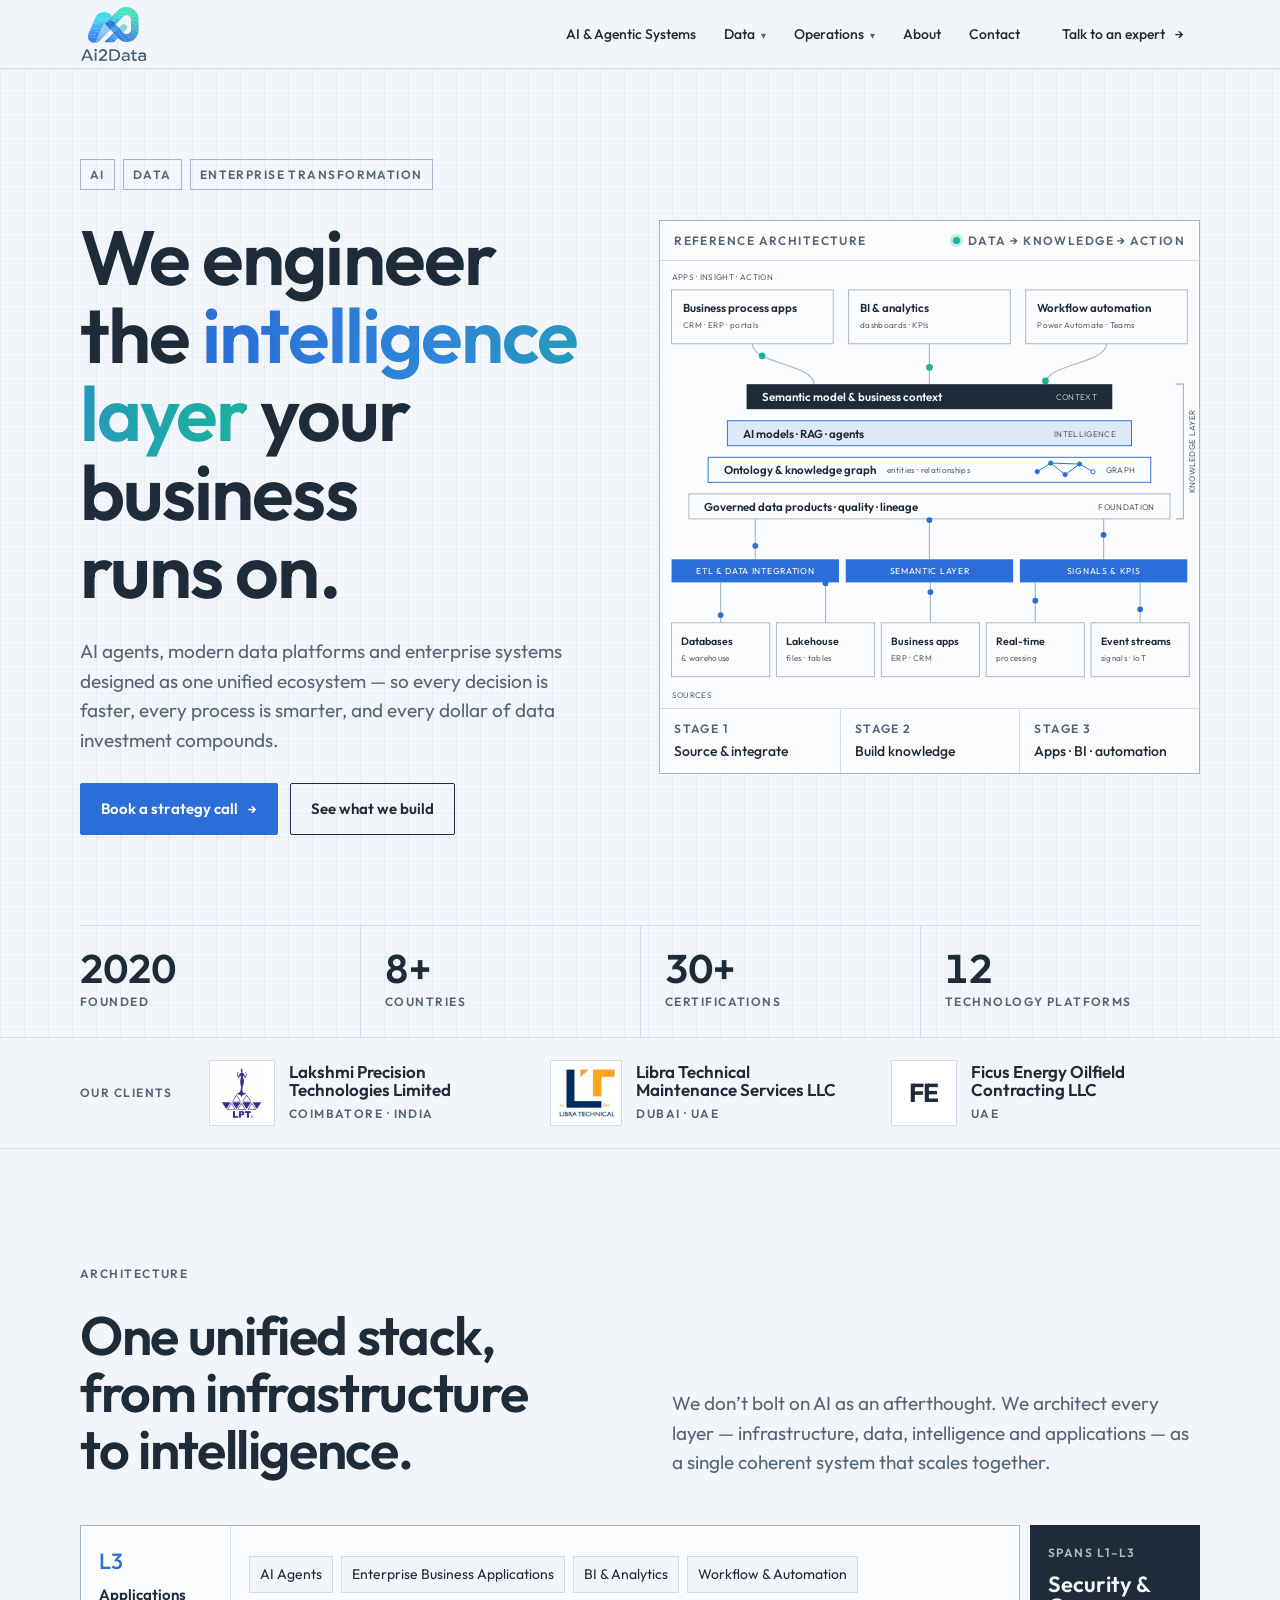
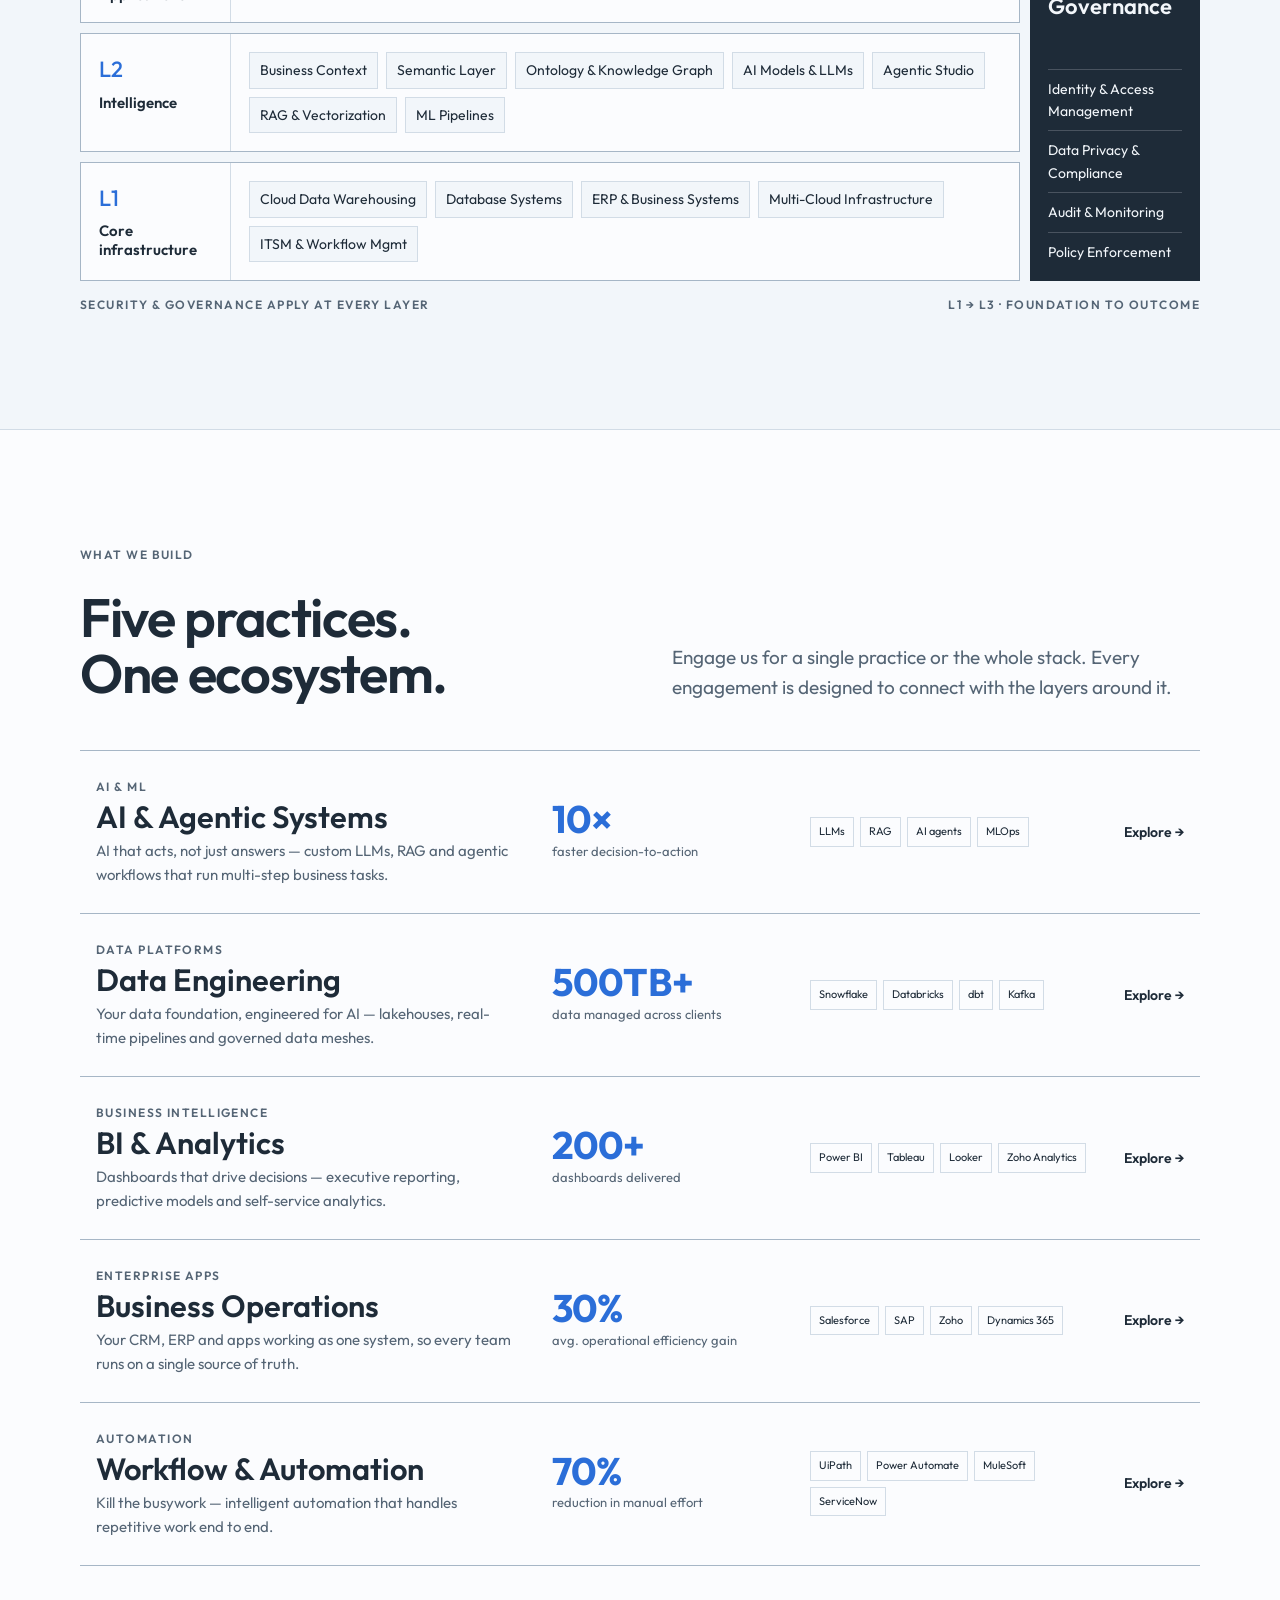
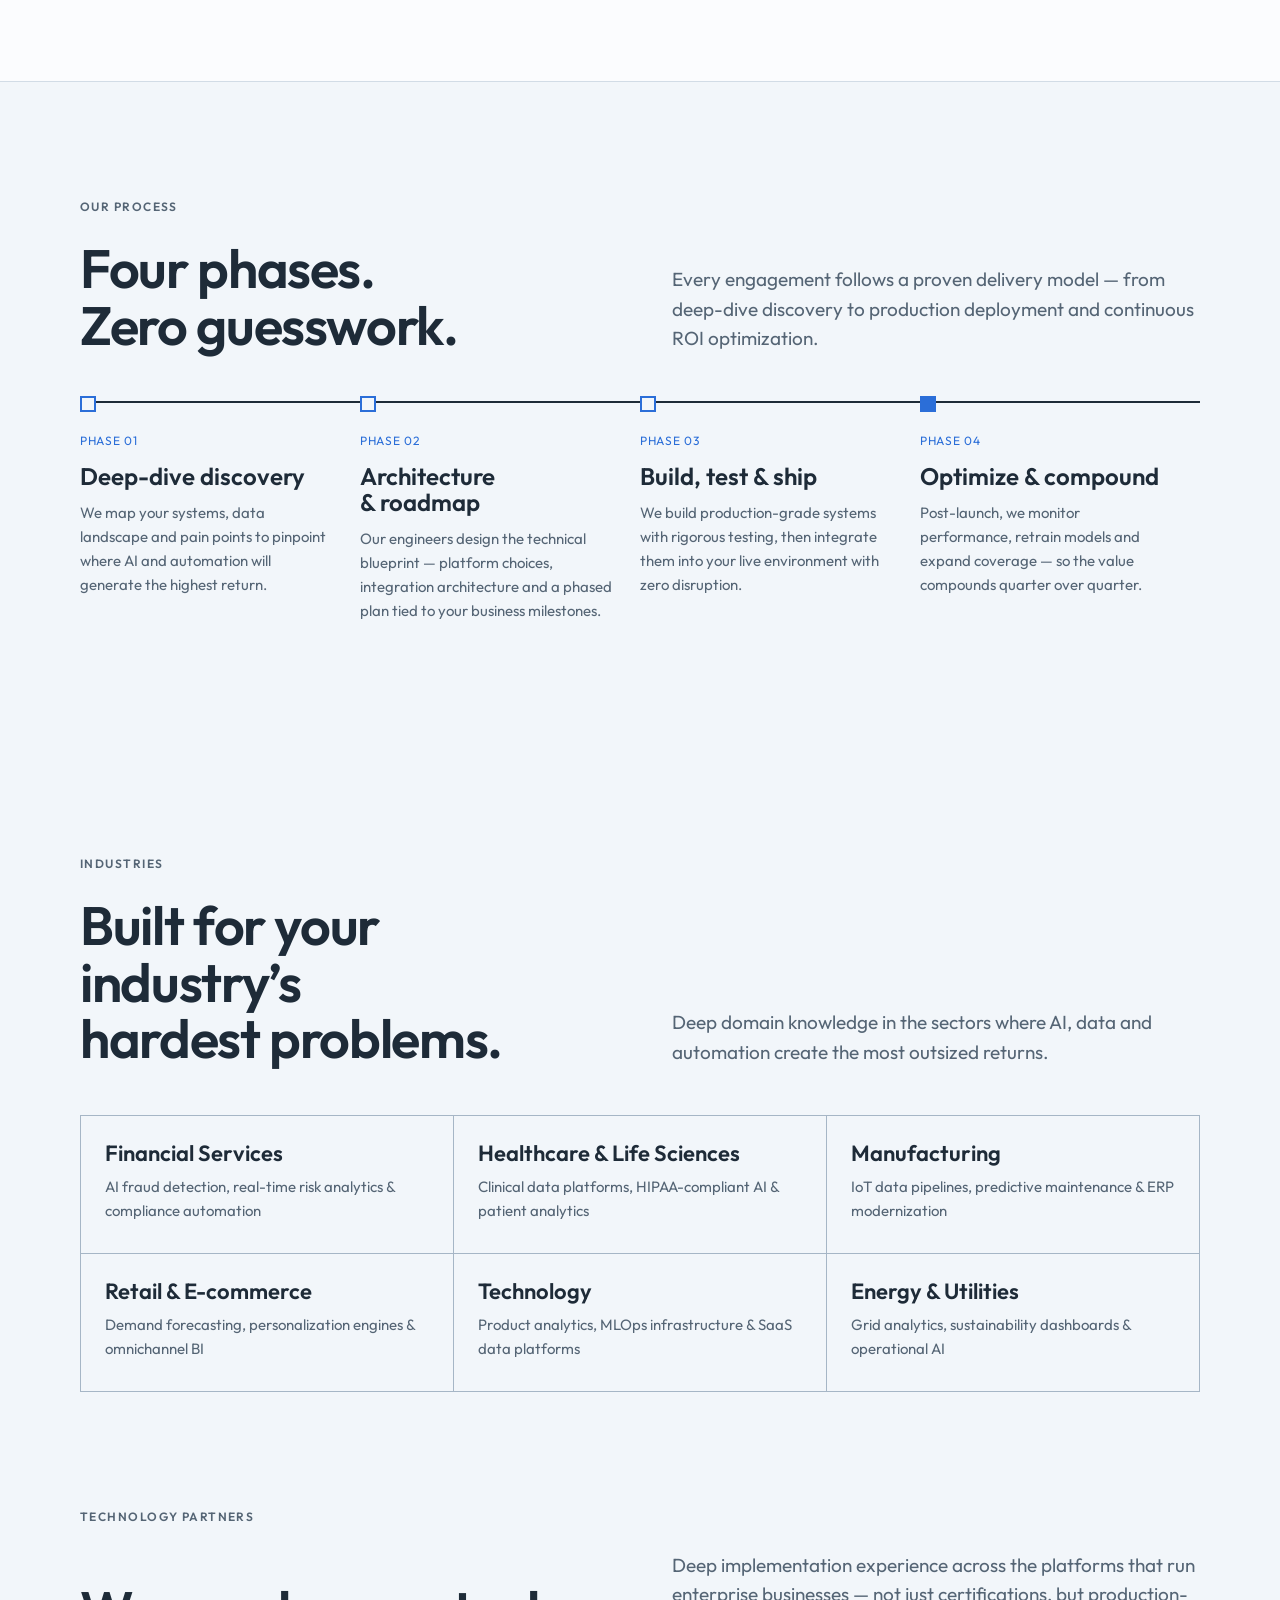
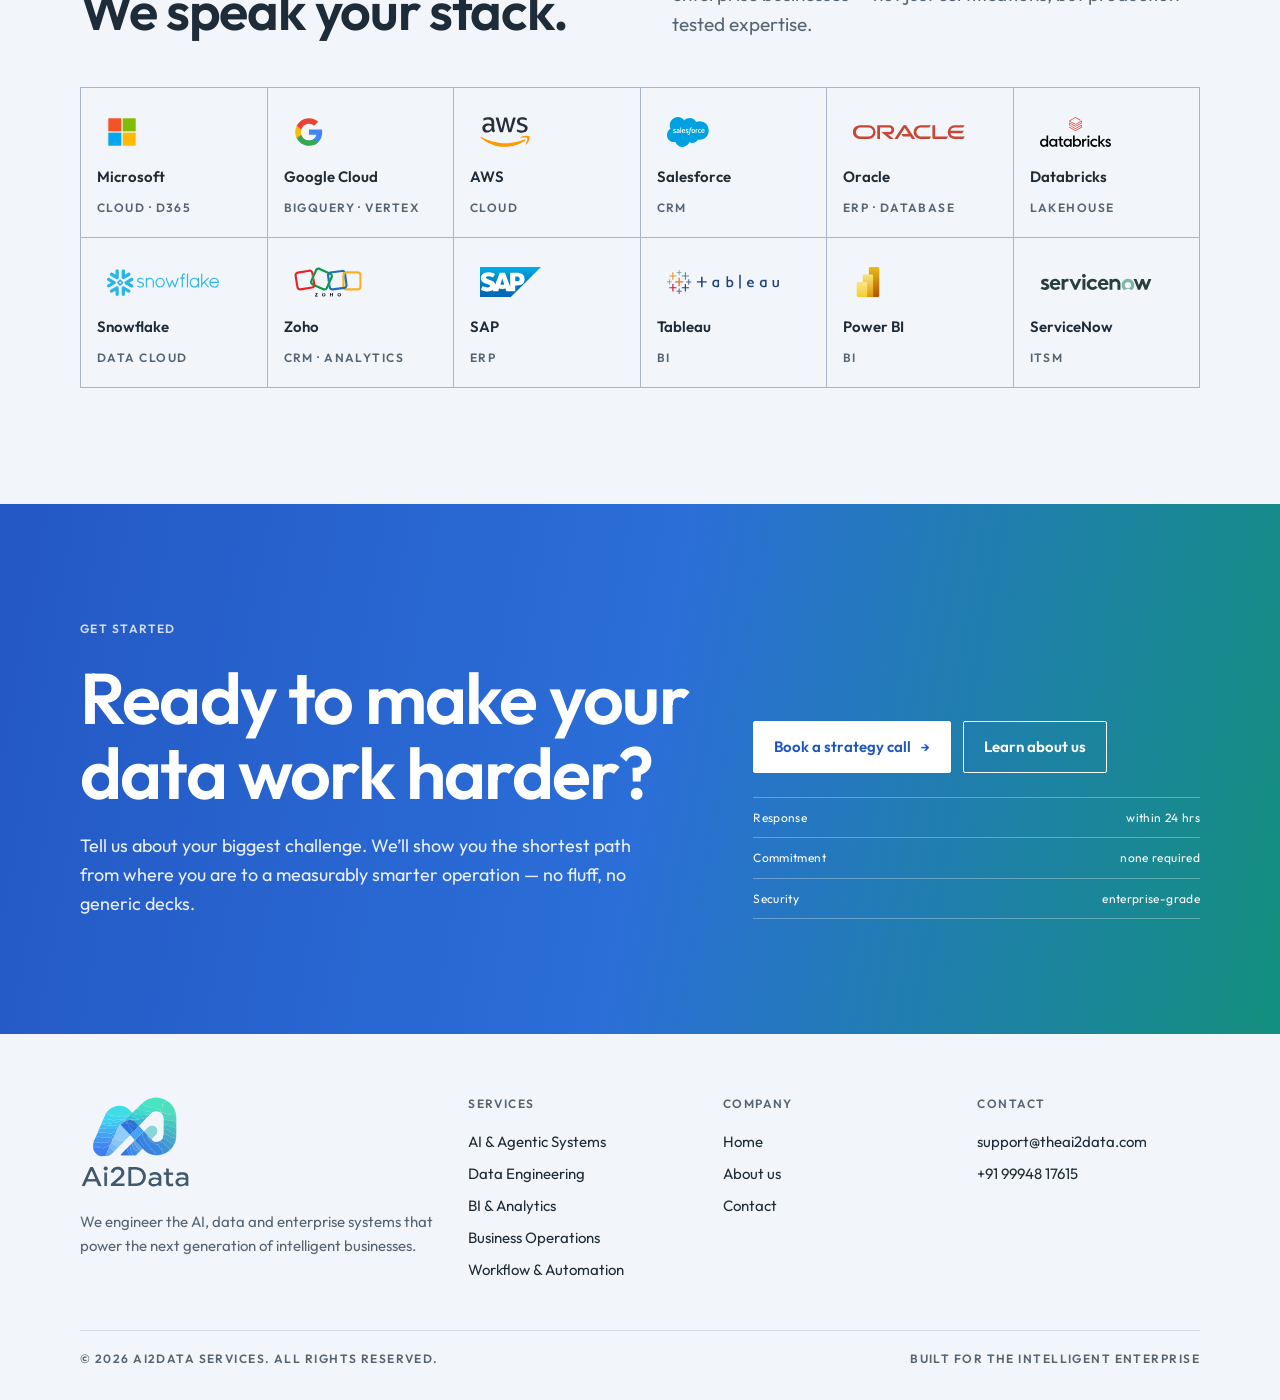
==== commit bbcbc720: "Contact form: clearer error states for blocked vs rejected sends Distinguishes a request that never " ====
--- a/index.html
+++ b/index.html
@@ -423,6 +423,6 @@
     </div>
   </div>
 </footer>
-<script src="js/site.js?v=8" defer></script>
+<script src="js/site.js?v=10" defer></script>
 </body>
 </html>
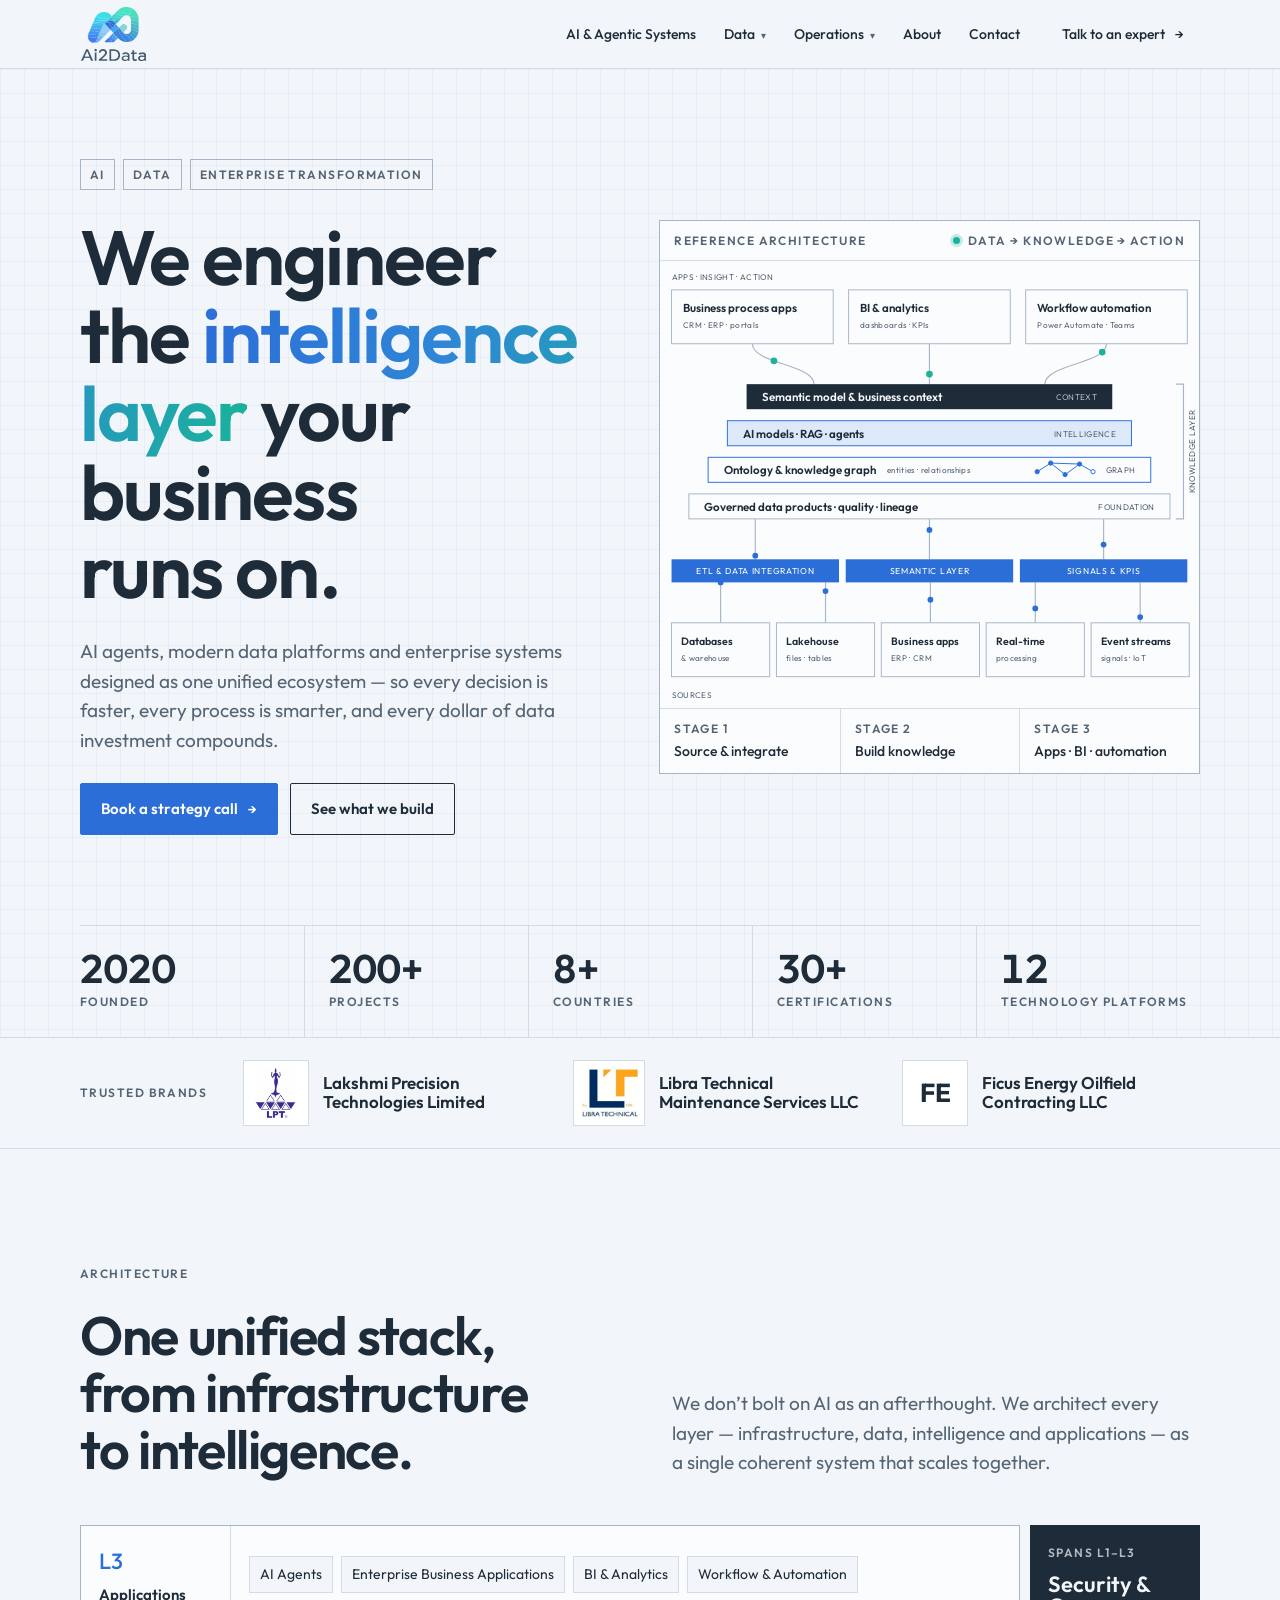
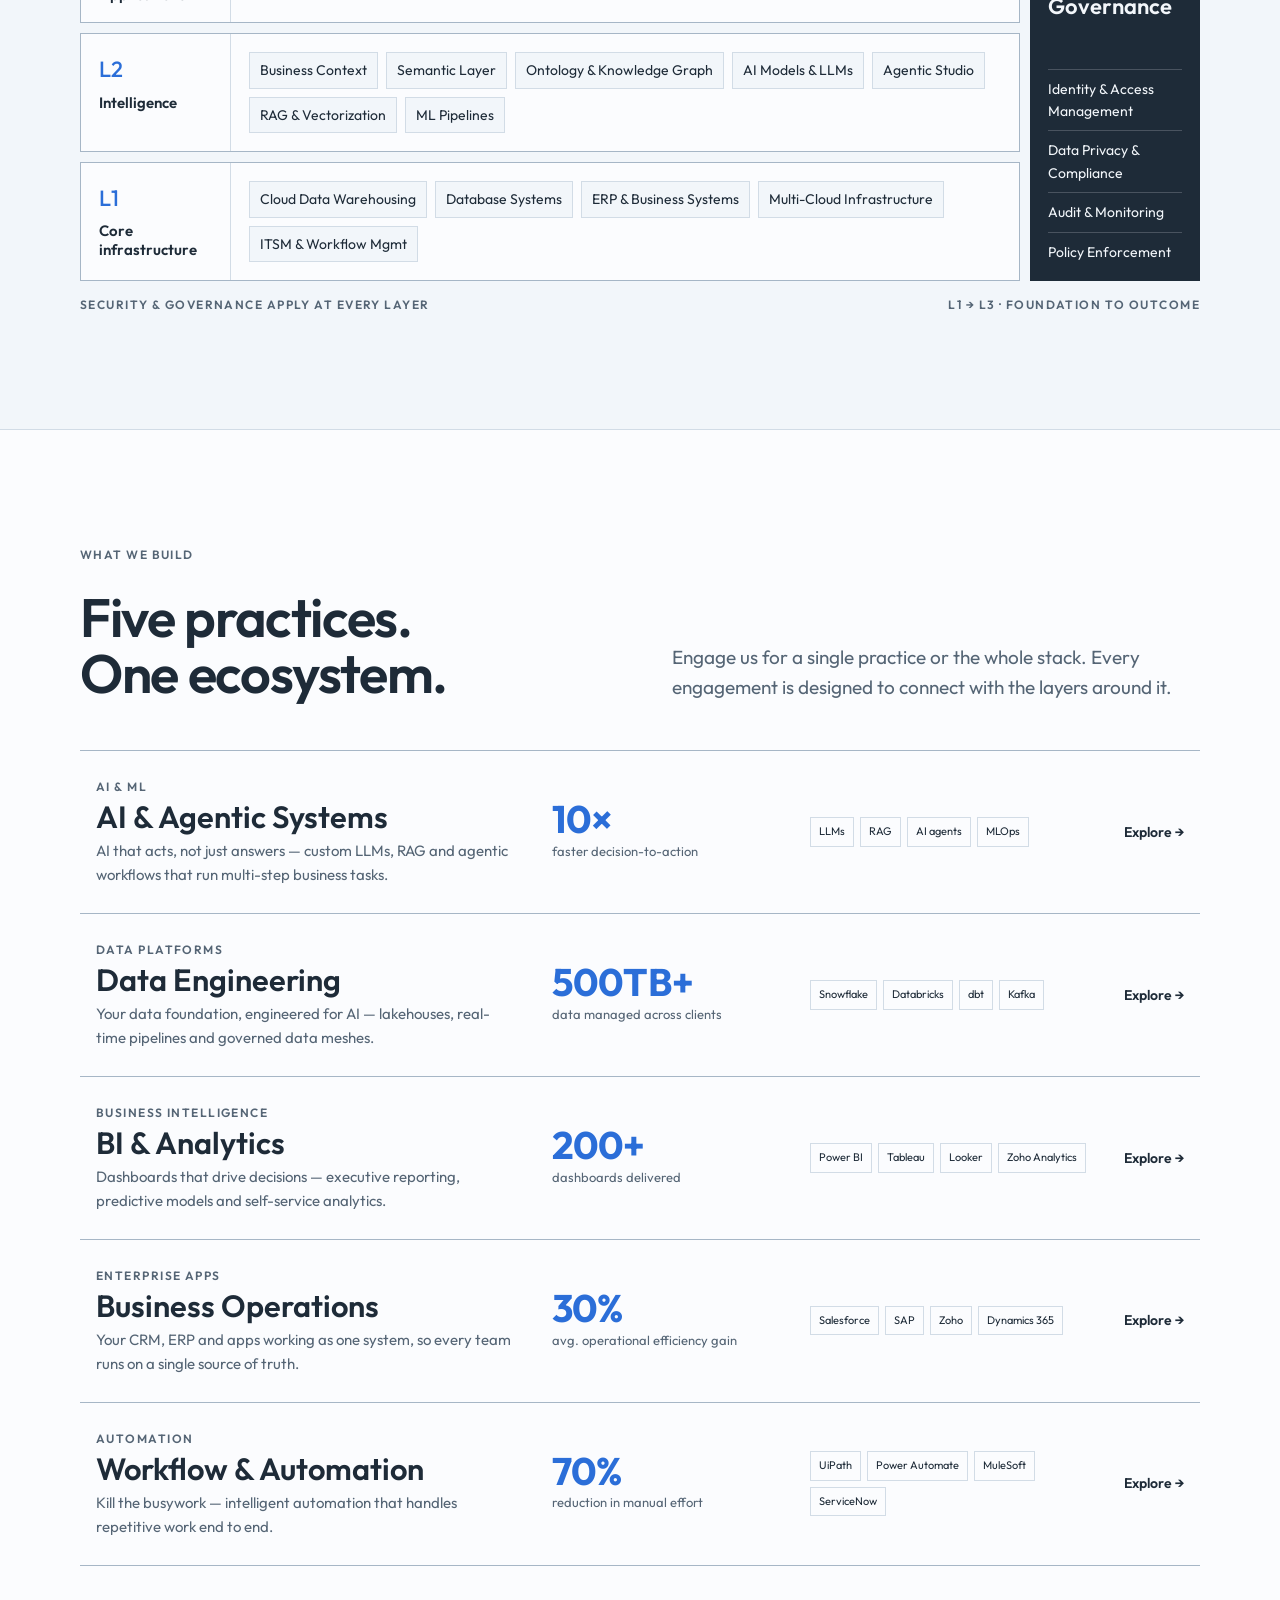
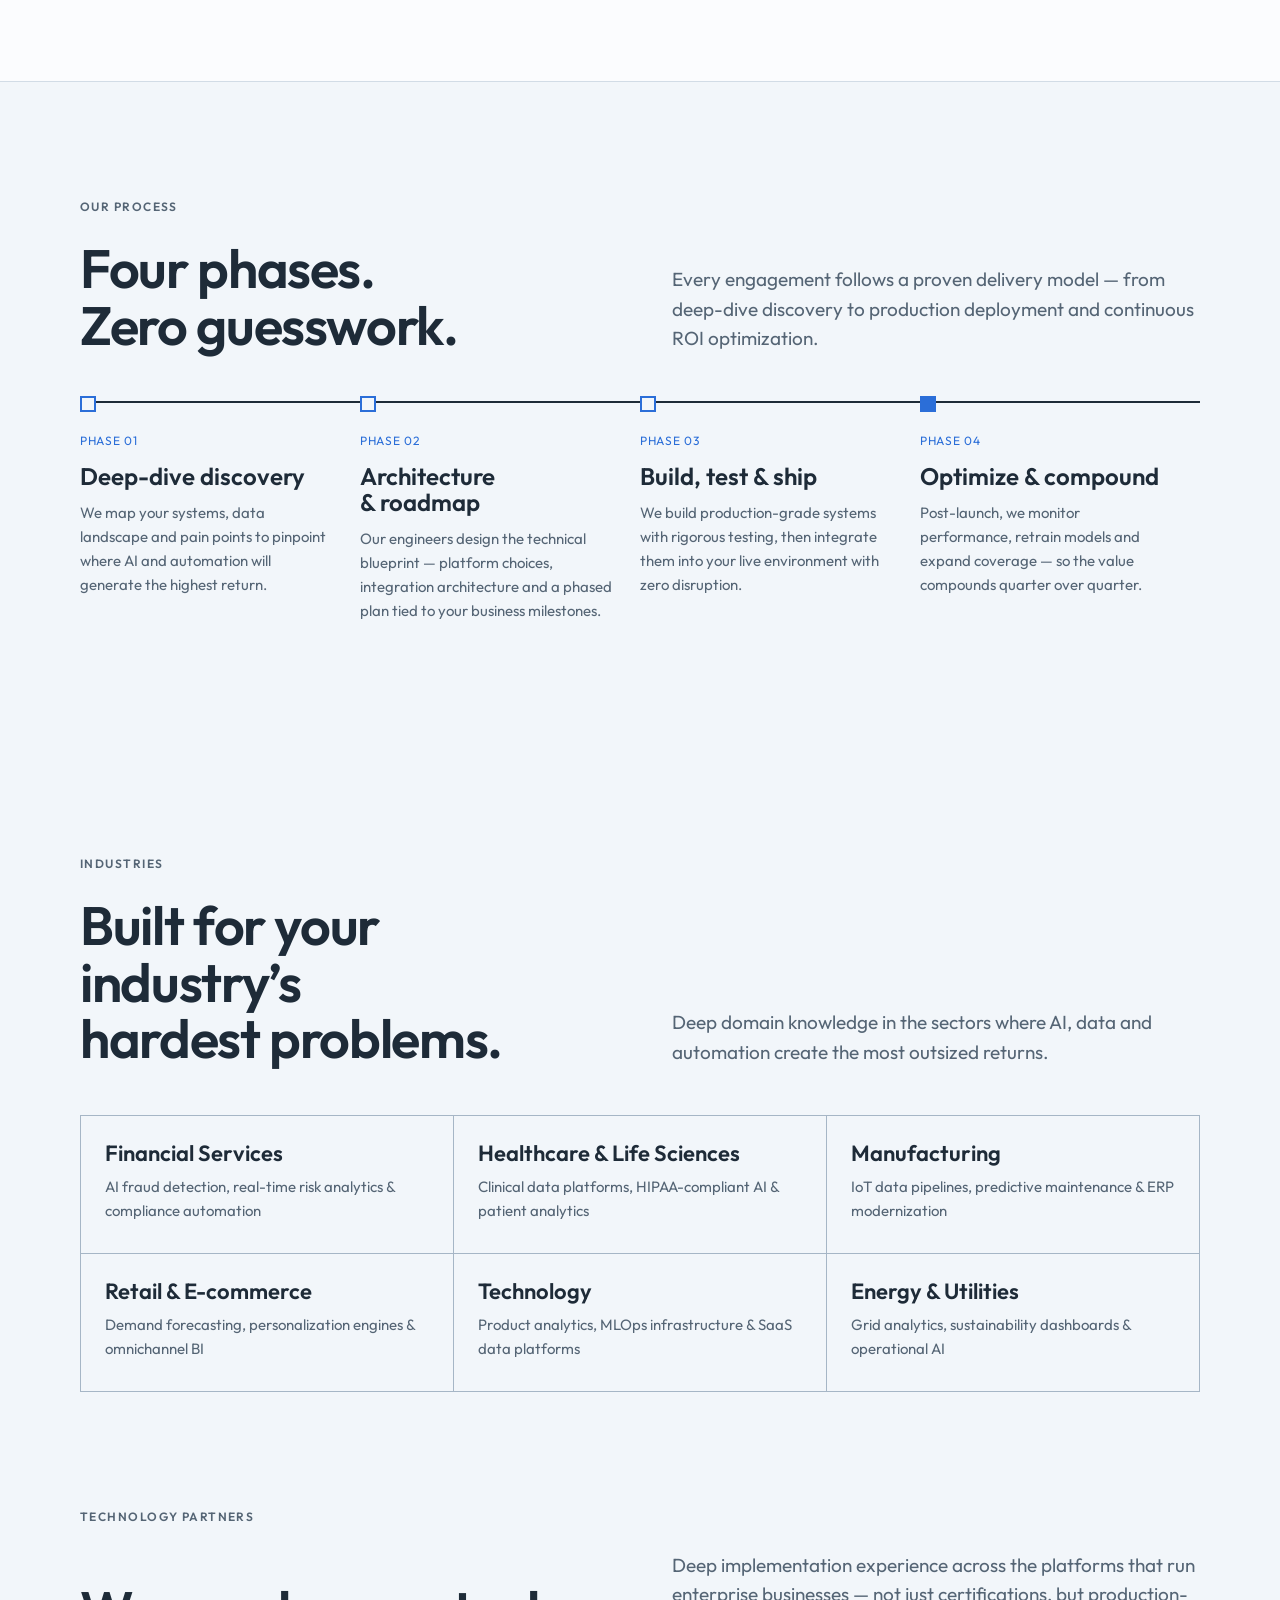
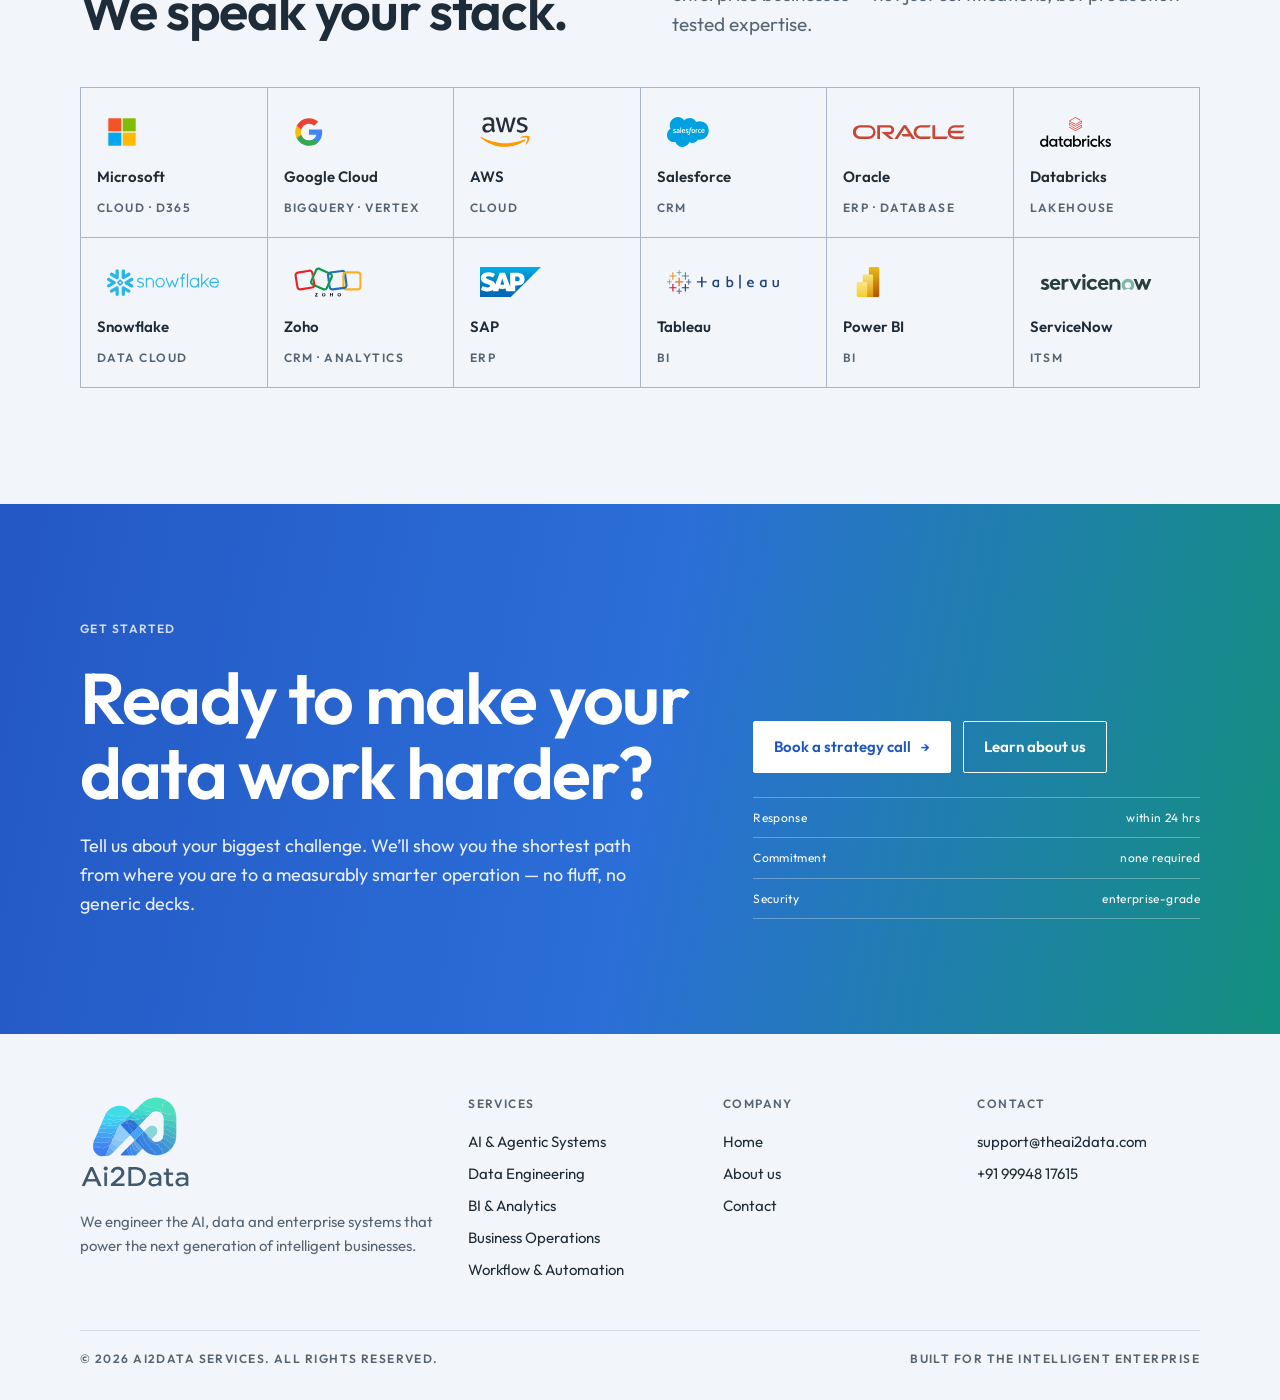
==== commit 79187cff: "Add 200+ projects stat, rename clients to Trusted brands, drop client locations Co-Authored-By: Clau" ====
--- a/index.html
+++ b/index.html
@@ -23,7 +23,7 @@
   <link rel="preconnect" href="https://fonts.googleapis.com"/>
   <link rel="preconnect" href="https://fonts.gstatic.com" crossorigin/>
   <link rel="stylesheet" href="https://fonts.googleapis.com/css2?family=Outfit:wght@300..700&amp;display=swap"/>
-  <link rel="stylesheet" href="css/site.css?v=8"/>
+  <link rel="stylesheet" href="css/site.css?v=10"/>
 </head>
 <body>
 
@@ -187,6 +187,7 @@
 
       <div class="ledger">
         <div><strong>2020</strong><span class="label">Founded</span></div>
+        <div><strong>200+</strong><span class="label">Projects</span></div>
         <div><strong>8+</strong><span class="label">Countries</span></div>
         <div><strong>30+</strong><span class="label">Certifications</span></div>
         <div><strong>12</strong><span class="label">Technology platforms</span></div>
@@ -197,11 +198,11 @@
   <!-- ============ TRUSTED BY ============ -->
   <div class="trusted">
     <div class="wrap">
-      <span class="label">Our clients</span>
+      <span class="label">Trusted brands</span>
       <ul class="client-logos">
-        <li><span class="client-plate"><img src="images/clients/lpt.jpg" width="200" height="200" alt="LPT logo" loading="lazy"/></span><span><b>Lakshmi Precision Technologies Limited</b><span class="label">Coimbatore · India</span></span></li>
-        <li><span class="client-plate"><img src="images/clients/libra-technical.png" width="360" height="327" alt="Libra Technical logo" loading="lazy"/></span><span><b>Libra Technical Maintenance Services LLC</b><span class="label">Dubai · UAE</span></span></li>
-        <li><span class="client-plate client-plate--mono" role="img" aria-label="Ficus Energy">FE</span><span><b>Ficus Energy Oilfield Contracting LLC</b><span class="label">UAE</span></span></li>
+        <li><span class="client-plate"><img src="images/clients/lpt.jpg" width="200" height="200" alt="LPT logo" loading="lazy"/></span><span><b>Lakshmi Precision Technologies Limited</b></span></li>
+        <li><span class="client-plate"><img src="images/clients/libra-technical.png" width="360" height="327" alt="Libra Technical logo" loading="lazy"/></span><span><b>Libra Technical Maintenance Services LLC</b></span></li>
+        <li><span class="client-plate client-plate--mono" role="img" aria-label="Ficus Energy">FE</span><span><b>Ficus Energy Oilfield Contracting LLC</b></span></li>
       </ul>
     </div>
   </div>
--- a/css/site.css
+++ b/css/site.css
@@ -162,7 +162,7 @@
 svg .pkt-s{fill:var(--signal)}
 @media (prefers-reduced-motion: reduce){ svg .pkt, svg .pkt-s{display:none} }
 
-.ledger{display:grid; grid-template-columns:repeat(4, minmax(0,1fr)); border-top:1px solid var(--rule)}
+.ledger{display:grid; grid-template-columns:repeat(5, minmax(0,1fr)); border-top:1px solid var(--rule)}
 .ledger div{padding:22px 0 26px; display:grid; gap:4px}
 .ledger div + div{border-left:1px solid var(--rule); padding-left:24px}
 .ledger strong{font-family:var(--f-display); font-size:40px; font-weight:600; line-height:1; font-variant-numeric:tabular-nums}
@@ -172,7 +172,8 @@
 }
 @media (max-width: 640px){
   .ledger{grid-template-columns:repeat(2, minmax(0,1fr))}
-  .ledger div:nth-child(3){border-left:0; padding-left:0}
+  .ledger div:nth-child(3), .ledger div:nth-child(5){border-left:0; padding-left:0}
+  .ledger div:nth-child(5){grid-column:1 / -1}
   .ledger div:nth-child(n+3){border-top:1px solid var(--rule)}
   .schem-foot{grid-template-columns:1fr}
   .schem-foot div + div{border-left:0; border-top:1px solid var(--rule)}
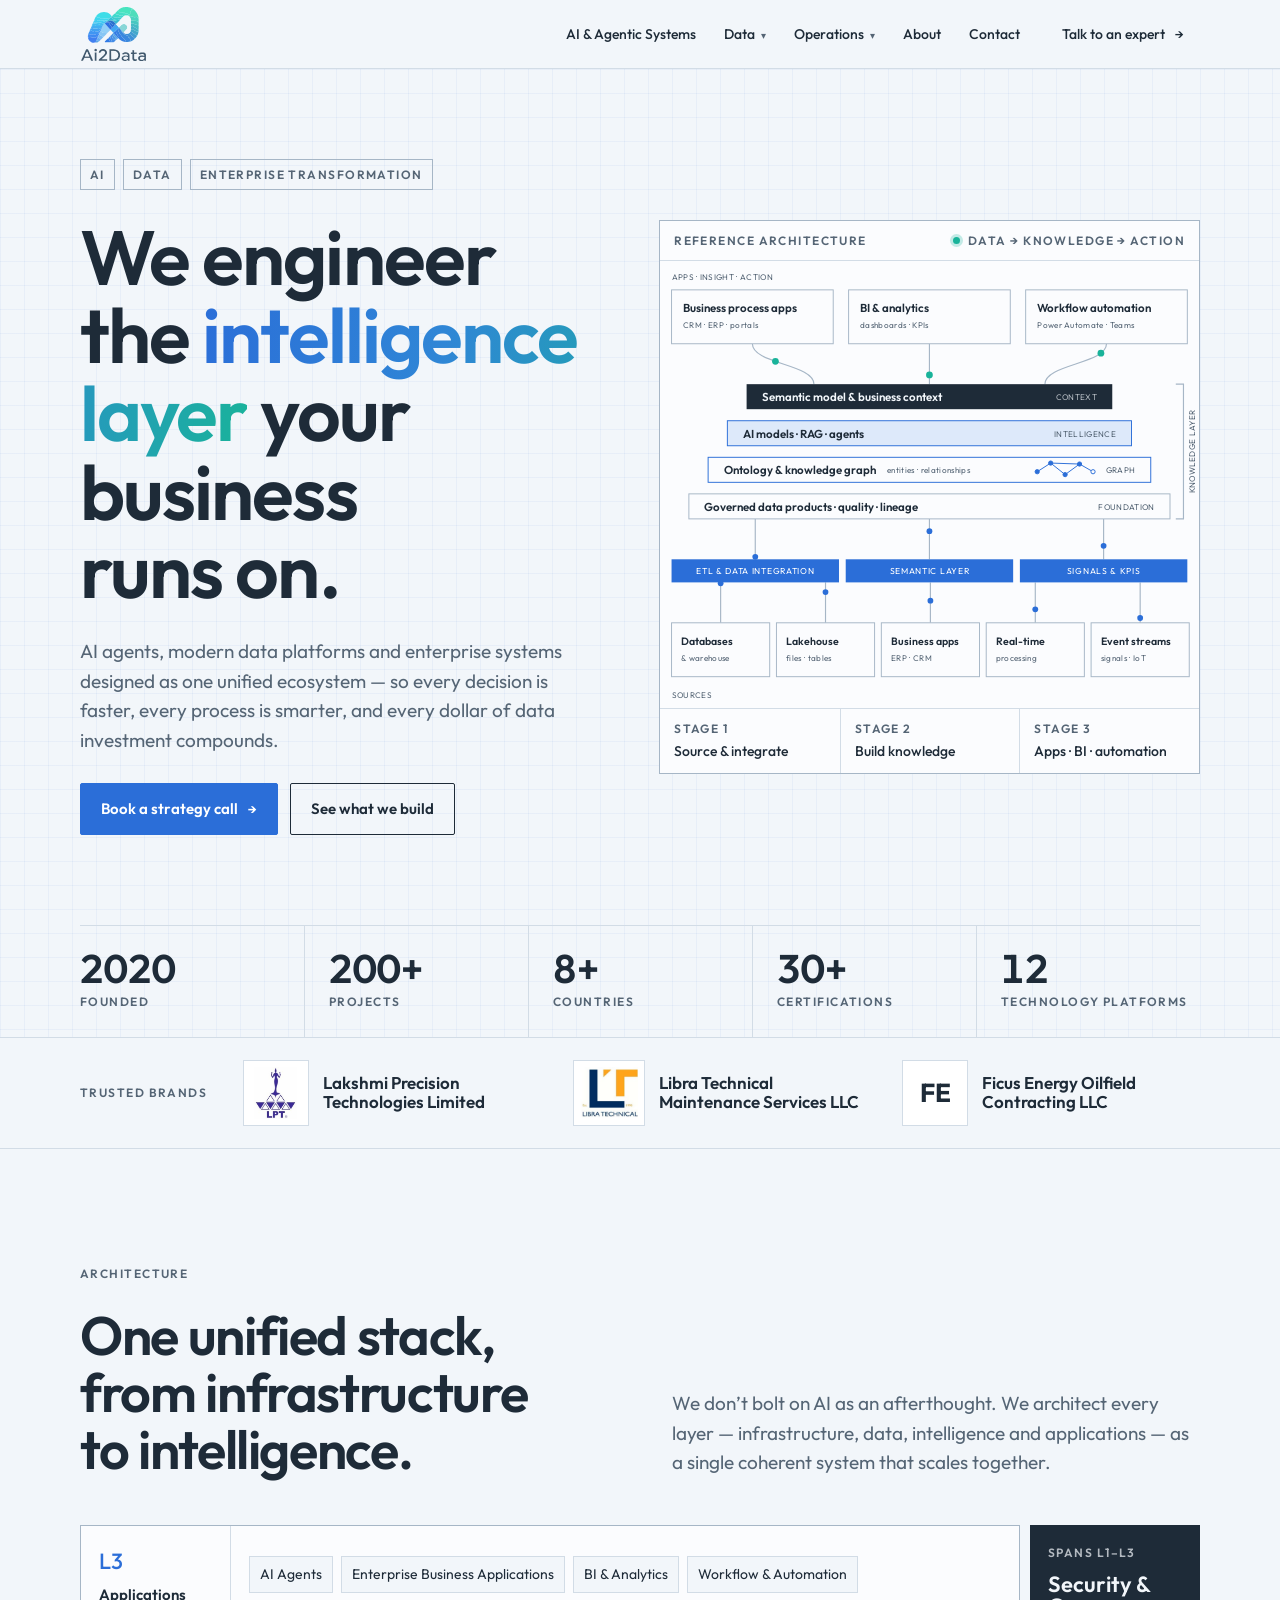
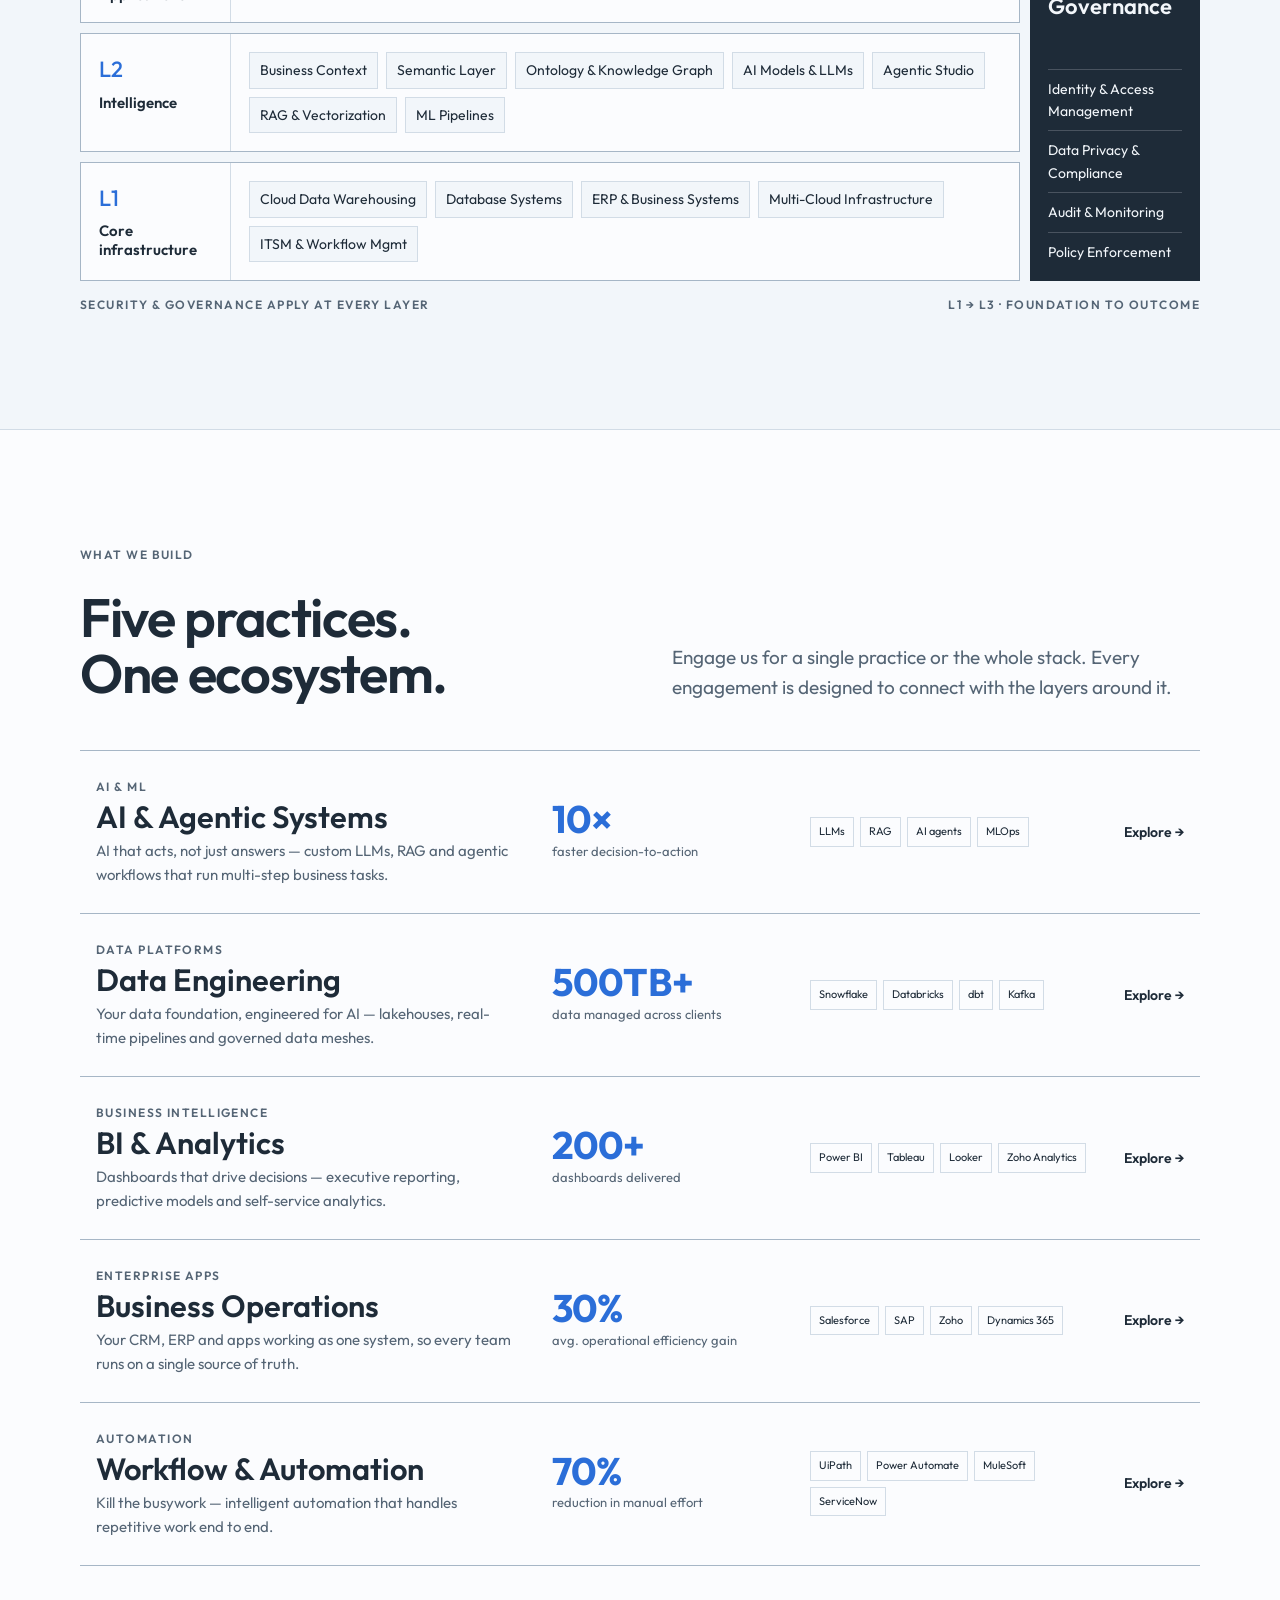
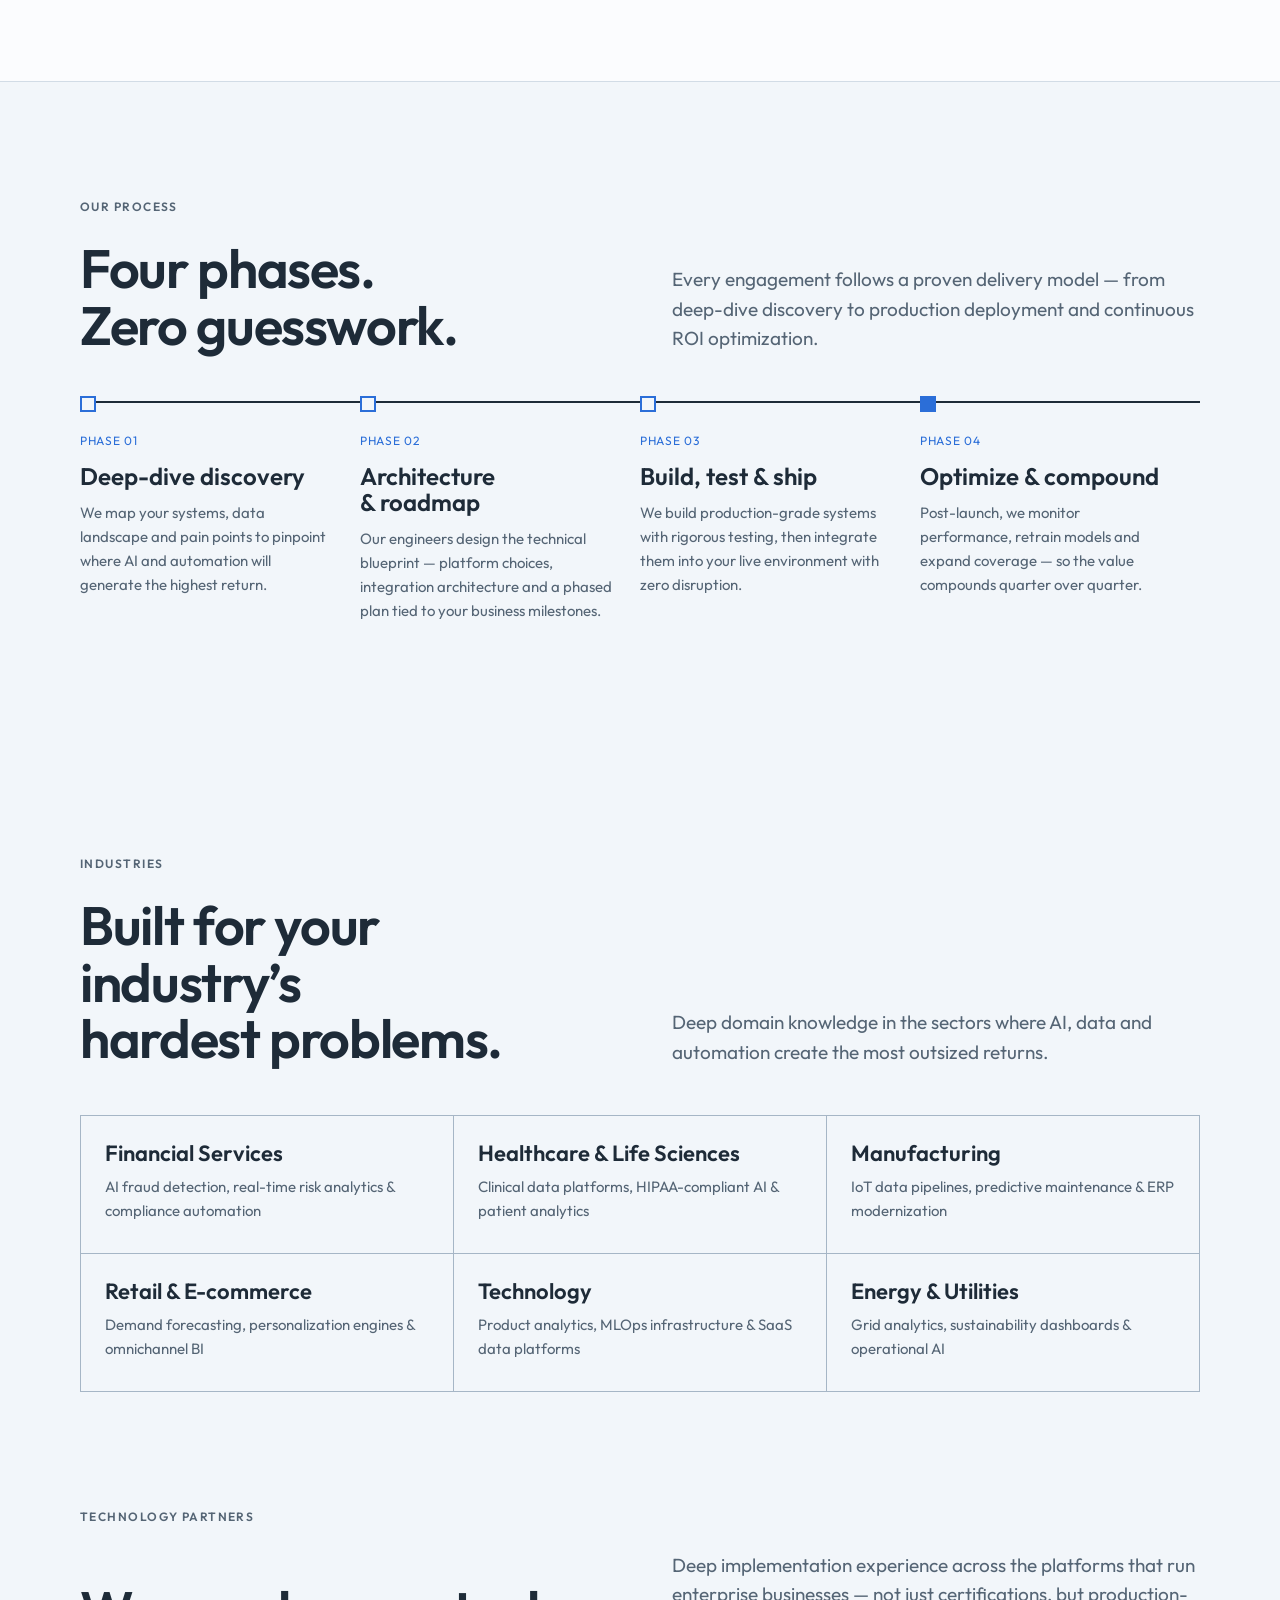
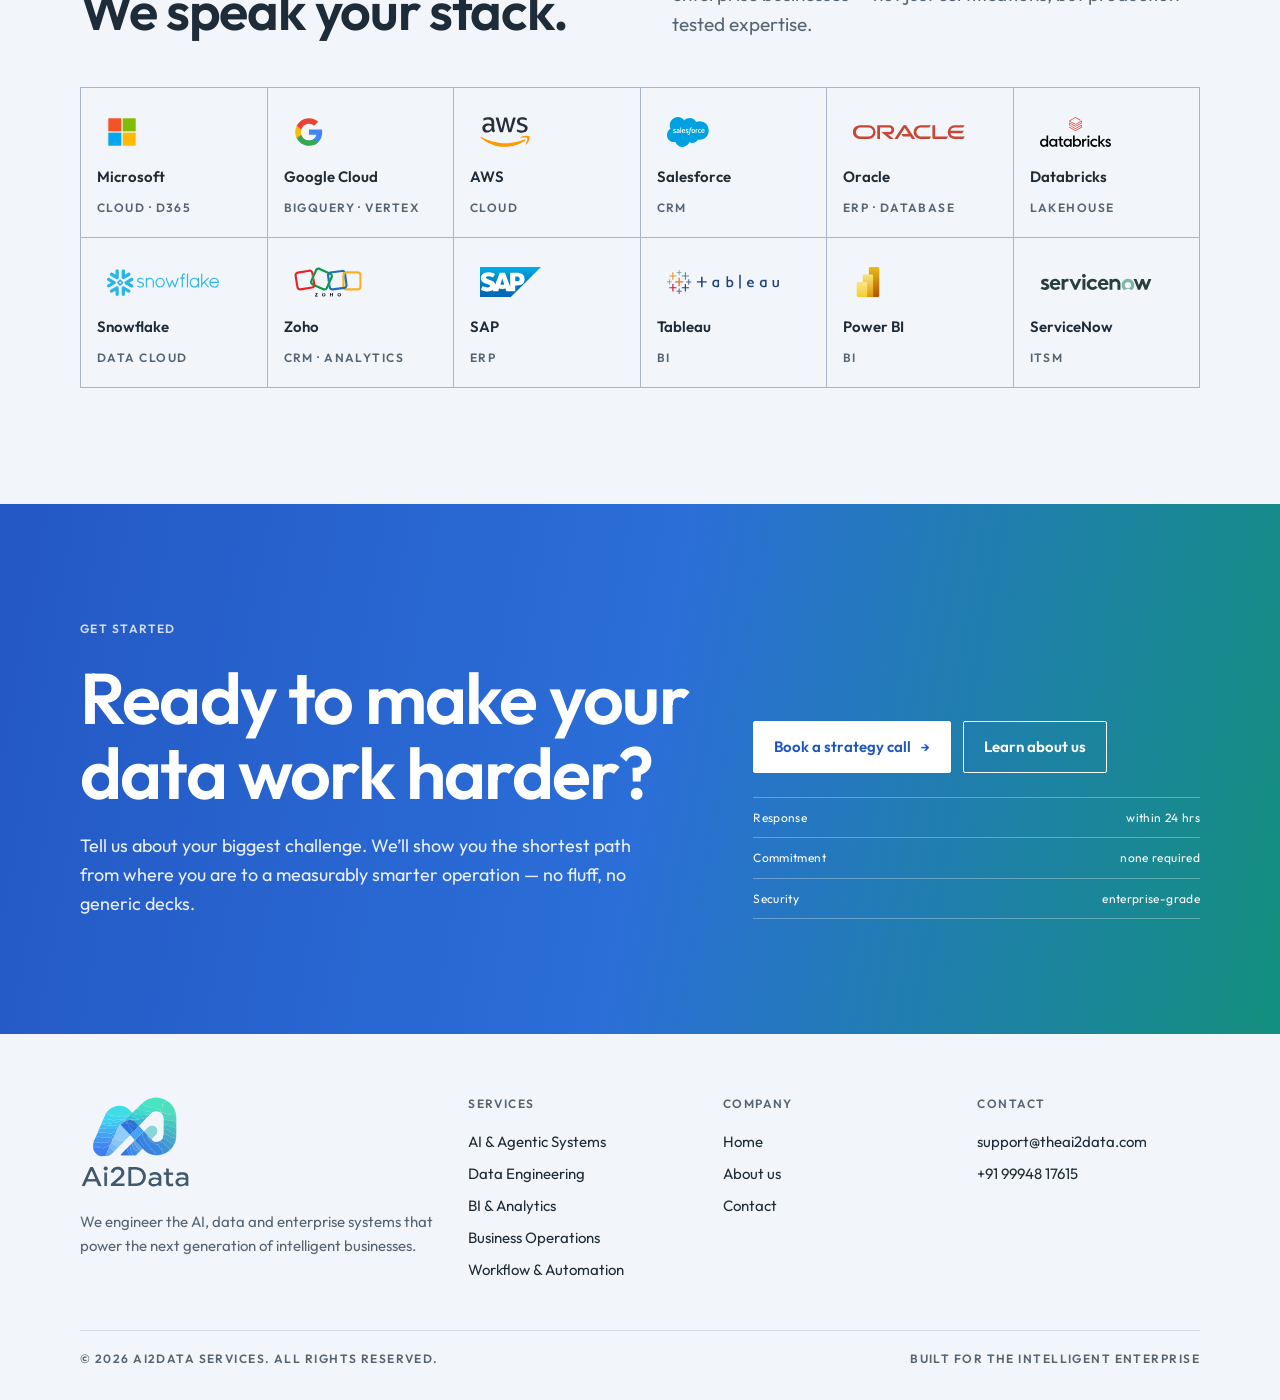
==== commit 439da030: "SEO and AI-visibility fixes - Canonical URLs (https://www.theai2data.com) and correct per-page og:ur" ====
--- a/index.html
+++ b/index.html
@@ -3,27 +3,166 @@
 <head>
   <meta charset="UTF-8"/>
   <meta name="viewport" content="width=device-width, initial-scale=1.0"/>
-  <meta name="description" content="Ai2Data Services — We design and implement AI-powered ecosystems: AI systems, data engineering, BI &amp; analytics, enterprise applications, and workflow automation."/>
-  <meta name="keywords" content="AI services, data engineering, business intelligence, ERP, CRM, workflow automation, enterprise AI, agentic AI"/>
-  <title>Ai2Data Services | Intelligent AI, Data &amp; Enterprise Systems</title>
-
-  <!-- Favicon -->
-  <link rel="icon" href="images/Ai2Data.svg" type="image/svg+xml"/>
-
-  <!-- Open Graph -->
-  <meta property="og:type"        content="website"/>
-  <meta property="og:title"       content="Ai2Data Services | Intelligent AI, Data &amp; Enterprise Systems"/>
-  <meta property="og:description" content="We design and implement AI-powered ecosystems — from data foundations to enterprise applications and intelligent agents — enabling measurable business impact."/>
-  <meta property="og:image"       content="images/Ai2Data.svg"/>
-  <meta property="og:url"         content="https://www.ai2data.com/"/>
-  <meta name="twitter:card"       content="summary_large_image"/>
-  <meta name="twitter:title"      content="Ai2Data Services | Intelligent AI, Data &amp; Enterprise Systems"/>
-  <meta name="twitter:description" content="We design and implement AI-powered ecosystems — from data foundations to enterprise applications and intelligent agents — enabling measurable business impact."/>
+  <title>Ai2Data Services | AI, Data &amp; Enterprise Systems Partner</title>
+  <meta name="description" content="Ai2Data designs and builds AI agents, data platforms, BI and enterprise systems as one ecosystem — from strategy to production. Book a strategy call."/>
+  <link rel="canonical" href="https://www.theai2data.com/"/>
+  <meta name="robots" content="index, follow, max-image-preview:large, max-snippet:-1"/>
+  <meta name="theme-color" content="#2B6ED8"/>
+
+  <!-- Icons -->
+  <link rel="icon" href="images/ai2data-mark.svg" type="image/svg+xml"/>
+  <link rel="apple-touch-icon" href="images/apple-touch-icon.png"/>
+
+  <!-- Open Graph / social -->
+  <meta property="og:type" content="website"/>
+  <meta property="og:site_name" content="Ai2Data Services"/>
+  <meta property="og:locale" content="en_US"/>
+  <meta property="og:title" content="Ai2Data Services | AI, Data &amp; Enterprise Systems Partner"/>
+  <meta property="og:description" content="Ai2Data designs and builds AI agents, data platforms, BI and enterprise systems as one ecosystem — from strategy to production. Book a strategy call."/>
+  <meta property="og:url" content="https://www.theai2data.com/"/>
+  <meta property="og:image" content="https://www.theai2data.com/images/og-image.png"/>
+  <meta property="og:image:width" content="1200"/>
+  <meta property="og:image:height" content="630"/>
+  <meta property="og:image:alt" content="Ai2Data Services — We engineer the intelligence layer your business runs on."/>
+  <meta name="twitter:card" content="summary_large_image"/>
+  <meta name="twitter:title" content="Ai2Data Services | AI, Data &amp; Enterprise Systems Partner"/>
+  <meta name="twitter:description" content="Ai2Data designs and builds AI agents, data platforms, BI and enterprise systems as one ecosystem — from strategy to production. Book a strategy call."/>
+  <meta name="twitter:image" content="https://www.theai2data.com/images/og-image.png"/>
+
+  <!-- Structured data -->
+  <script type="application/ld+json">
+{
+ "@context": "https://schema.org",
+ "@graph": [
+  {
+   "@type": "Organization",
+   "@id": "https://www.theai2data.com/#organization",
+   "name": "Ai2Data Services",
+   "alternateName": "Ai2Data",
+   "url": "https://www.theai2data.com/",
+   "logo": {
+    "@type": "ImageObject",
+    "url": "https://www.theai2data.com/images/logo-512.png",
+    "width": 512,
+    "height": 512
+   },
+   "image": "https://www.theai2data.com/images/og-image.png",
+   "foundingDate": "2020",
+   "email": "support@theai2data.com",
+   "telephone": "+91-99948-17615",
+   "description": "Ai2Data Services designs and implements AI-powered ecosystems — AI agents, modern data platforms, BI and enterprise systems — as one unified stack, from strategy to production.",
+   "knowsAbout": [
+    "Artificial intelligence",
+    "AI agents",
+    "Large language models",
+    "Retrieval-augmented generation",
+    "Knowledge graphs",
+    "Data engineering",
+    "Data lakehouse",
+    "Business intelligence",
+    "Predictive analytics",
+    "ERP",
+    "CRM",
+    "Robotic process automation",
+    "Workflow automation",
+    "Data governance"
+   ],
+   "contactPoint": [
+    {
+     "@type": "ContactPoint",
+     "contactType": "sales",
+     "email": "support@theai2data.com",
+     "telephone": "+91-99948-17615",
+     "availableLanguage": [
+      "English"
+     ]
+    }
+   ],
+   "hasOfferCatalog": {
+    "@type": "OfferCatalog",
+    "name": "Ai2Data practices",
+    "itemListElement": [
+     {
+      "@type": "Offer",
+      "itemOffered": {
+       "@type": "Service",
+       "name": "AI & Agentic Systems",
+       "url": "https://www.theai2data.com/ai-services.html",
+       "description": "Custom LLMs, retrieval-augmented generation (RAG), autonomous AI agents and in-app copilots that run multi-step business workflows in production."
+      }
+     },
+     {
+      "@type": "Offer",
+      "itemOffered": {
+       "@type": "Service",
+       "name": "Data Engineering",
+       "url": "https://www.theai2data.com/data-engineering.html",
+       "description": "Lakehouse and data-mesh architectures, ETL/ELT and real-time streaming pipelines, cloud data warehousing, and data governance and quality."
+      }
+     },
+     {
+      "@type": "Offer",
+      "itemOffered": {
+       "@type": "Service",
+       "name": "BI & Analytics",
+       "url": "https://www.theai2data.com/bi-analytics.html",
+       "description": "Executive dashboards, KPI frameworks, self-service BI, predictive and prescriptive analytics, and embedded analytics."
+      }
+     },
+     {
+      "@type": "Offer",
+      "itemOffered": {
+       "@type": "Service",
+       "name": "Business Operations Software",
+       "url": "https://www.theai2data.com/business-operations.html",
+       "description": "Implementation and integration of CRM, ERP, marketing, customer service and finance platforms such as Salesforce, SAP, Oracle, Microsoft Dynamics 365 and Zoho."
+      }
+     },
+     {
+      "@type": "Offer",
+      "itemOffered": {
+       "@type": "Service",
+       "name": "Workflow & Automation",
+       "url": "https://www.theai2data.com/workflow-automation.html",
+       "description": "Robotic process automation, workflow orchestration, ITSM automation, API integration and iPaaS, and intelligent document processing."
+      }
+     }
+    ]
+   }
+  },
+  {
+   "@type": "WebPage",
+   "@id": "https://www.theai2data.com/#webpage",
+   "url": "https://www.theai2data.com/",
+   "name": "Ai2Data Services | AI, Data & Enterprise Systems Partner",
+   "description": "Ai2Data designs and builds AI agents, data platforms, BI and enterprise systems as one ecosystem — from strategy to production. Book a strategy call.",
+   "isPartOf": {
+    "@id": "https://www.theai2data.com/#website"
+   },
+   "about": {
+    "@id": "https://www.theai2data.com/#organization"
+   },
+   "inLanguage": "en",
+   "primaryImageOfPage": "https://www.theai2data.com/images/og-image.png"
+  },
+  {
+   "@type": "WebSite",
+   "@id": "https://www.theai2data.com/#website",
+   "url": "https://www.theai2data.com/",
+   "name": "Ai2Data Services",
+   "publisher": {
+    "@id": "https://www.theai2data.com/#organization"
+   },
+   "inLanguage": "en"
+  }
+ ]
+}
+  </script>
 
   <link rel="preconnect" href="https://fonts.googleapis.com"/>
   <link rel="preconnect" href="https://fonts.gstatic.com" crossorigin/>
   <link rel="stylesheet" href="https://fonts.googleapis.com/css2?family=Outfit:wght@300..700&amp;display=swap"/>
-  <link rel="stylesheet" href="css/site.css?v=10"/>
+  <link rel="stylesheet" href="css/site.css?v=11"/>
 </head>
 <body>
 
@@ -424,6 +563,6 @@
     </div>
   </div>
 </footer>
-<script src="js/site.js?v=10" defer></script>
+<script src="js/site.js?v=11" defer></script>
 </body>
 </html>
--- a/css/site.css
+++ b/css/site.css
@@ -494,3 +494,13 @@
   .schematic svg{display:none}
   .refarch-m{display:grid}
 }
+
+/* FAQ (About page) */
+.faq{display:grid; border-top:1px solid var(--rule-strong)}
+.faq-item{border-bottom:1px solid var(--rule)}
+.faq-item summary{cursor:pointer; list-style:none; display:flex; justify-content:space-between; align-items:center; gap:16px; padding:18px 0; font-family:var(--f-display); font-weight:600; font-size:19px; line-height:1.3}
+.faq-item summary::-webkit-details-marker{display:none}
+.faq-item summary::after{content:"+"; flex:none; width:28px; height:28px; display:grid; place-items:center; border:1px solid var(--rule-strong); border-radius:50%; color:var(--accent); font-weight:500; transition:transform .2s}
+.faq-item[open] summary::after{transform:rotate(45deg)}
+.faq-item summary:hover{color:var(--accent)}
+.faq-item p{margin:0 0 18px; color:var(--muted); max-width:62ch}
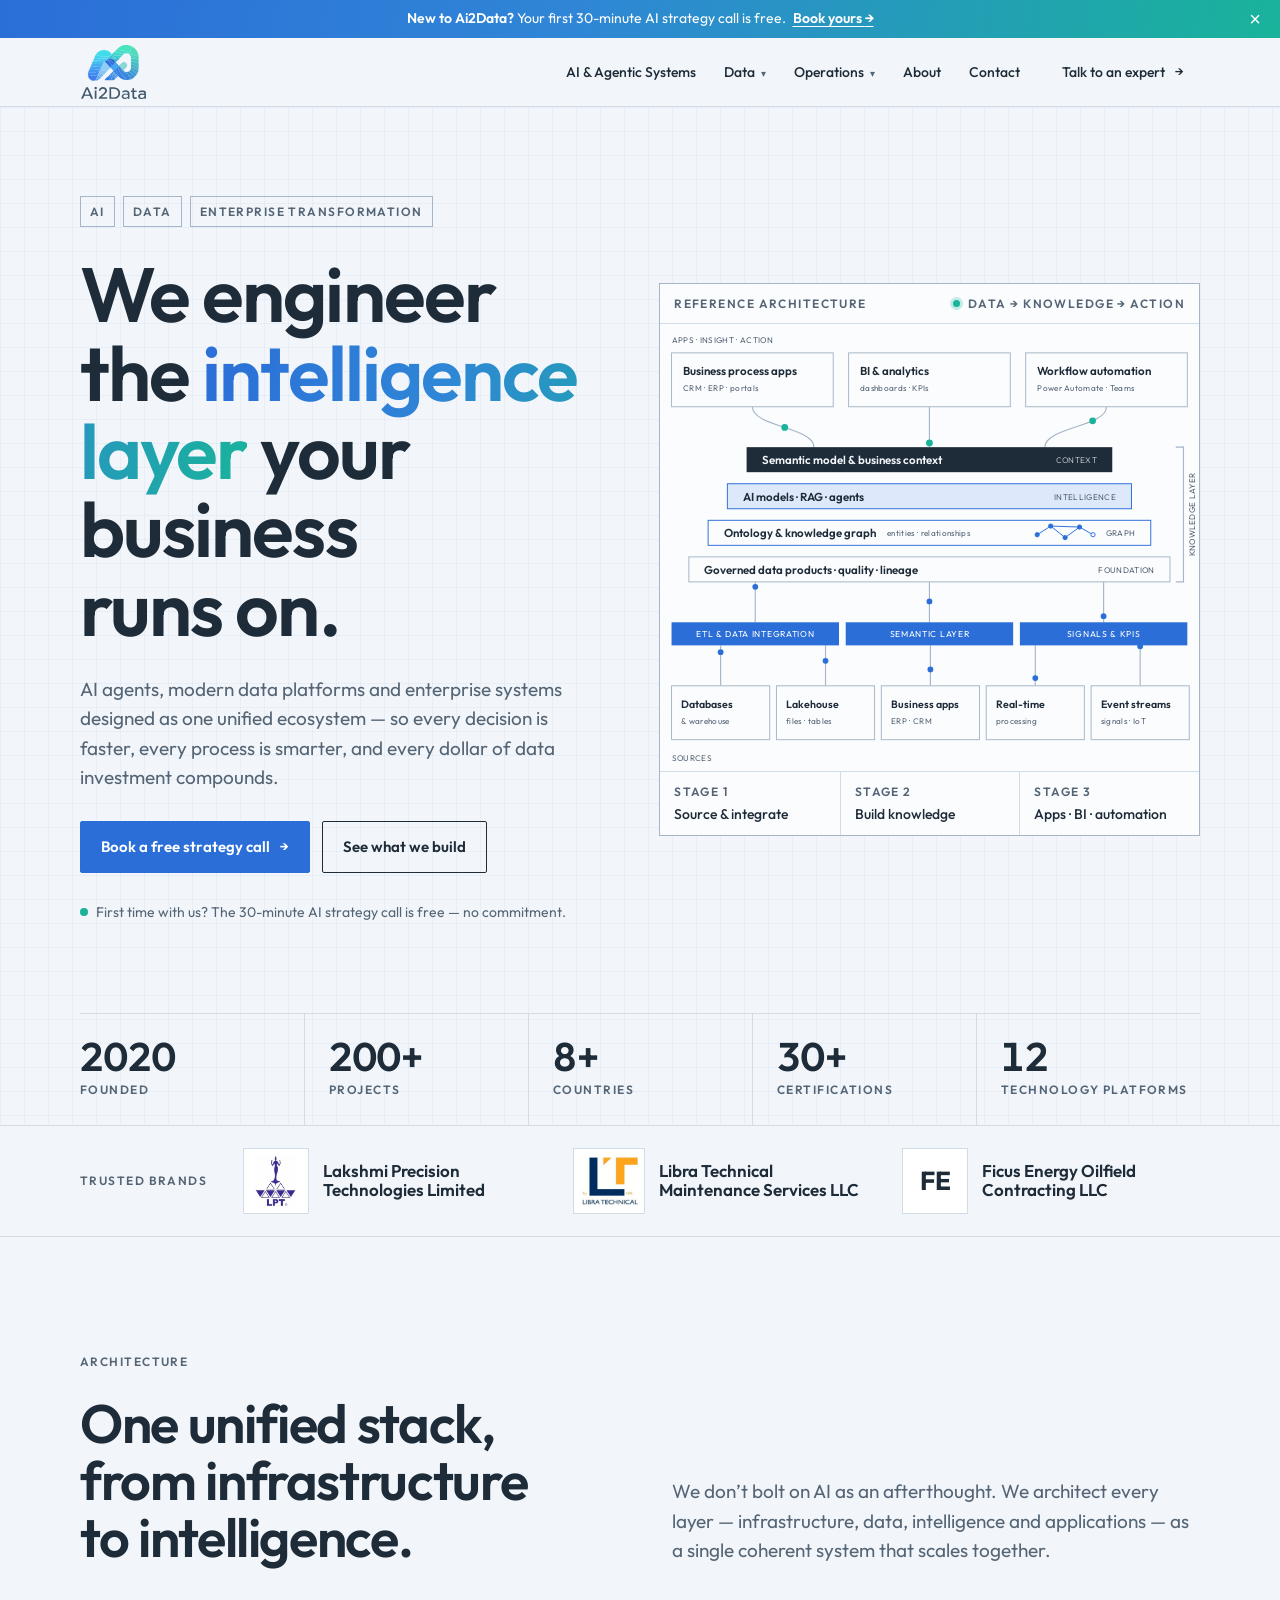
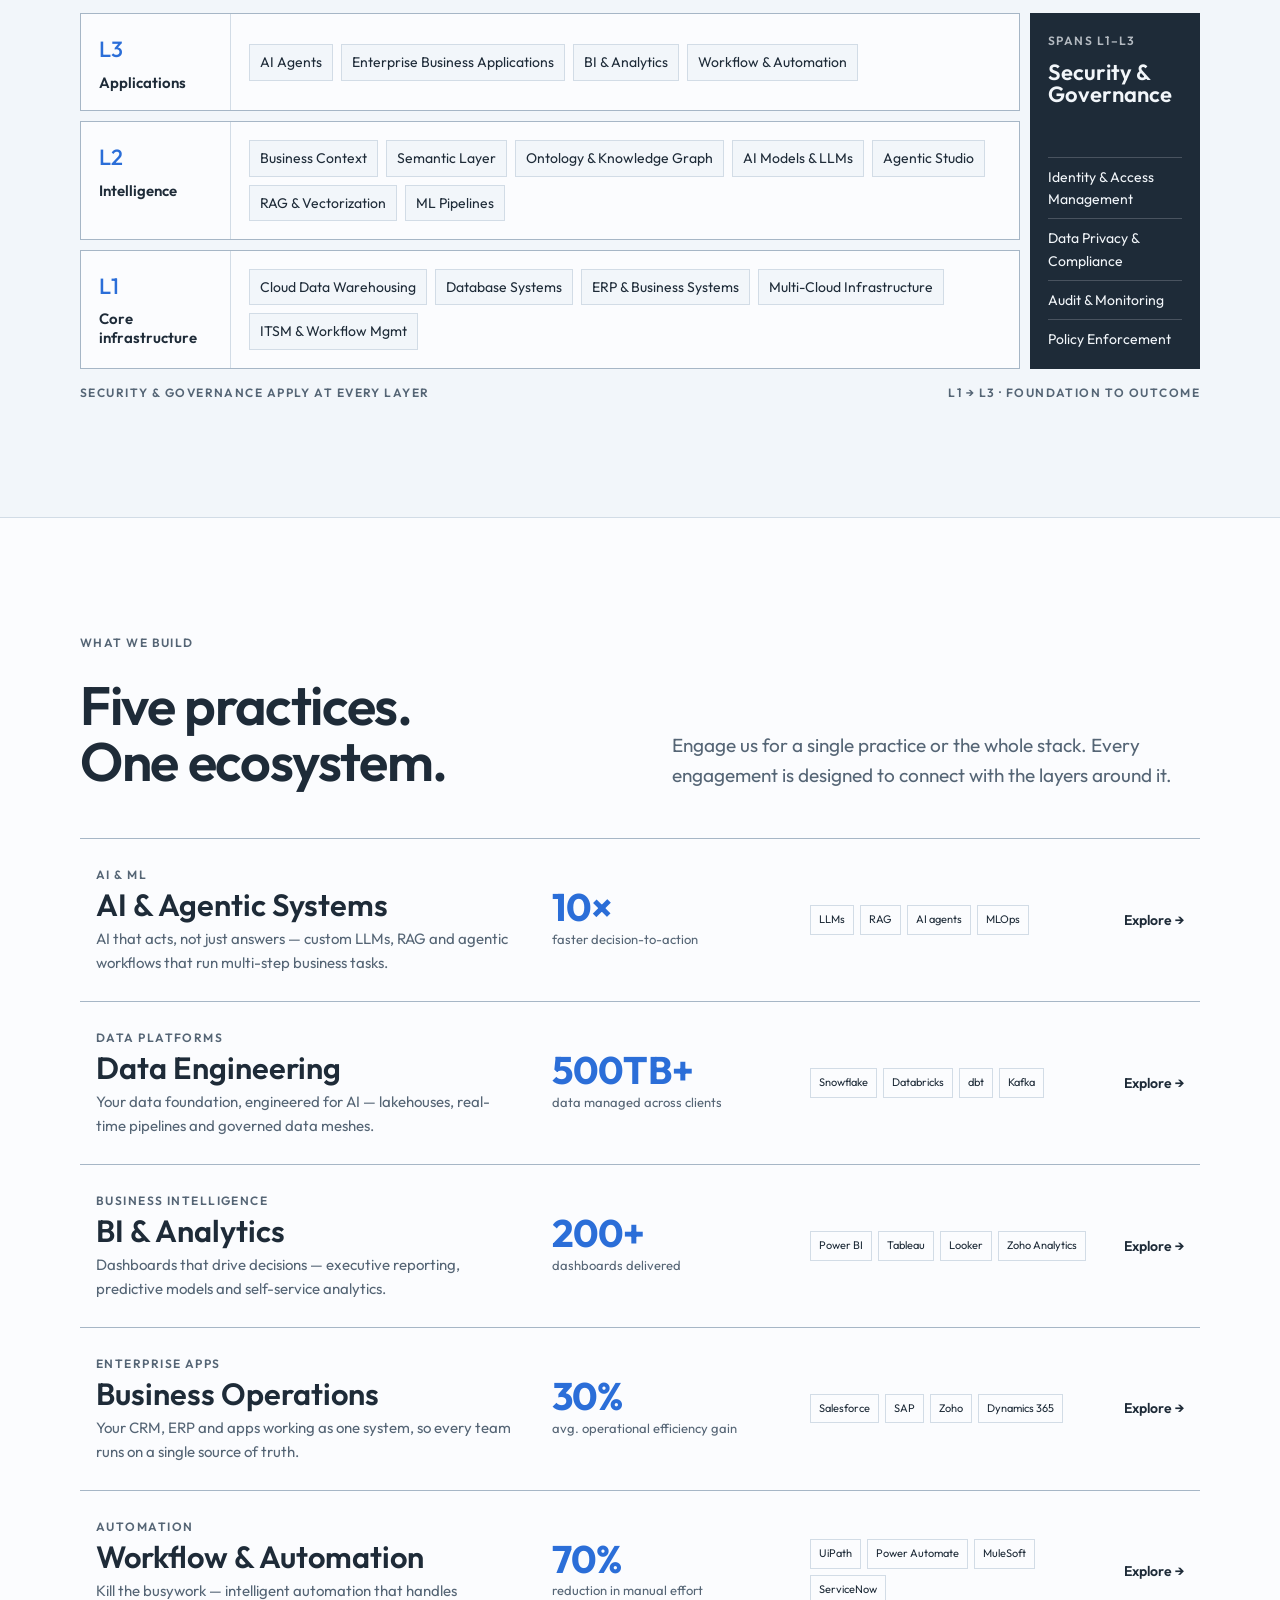
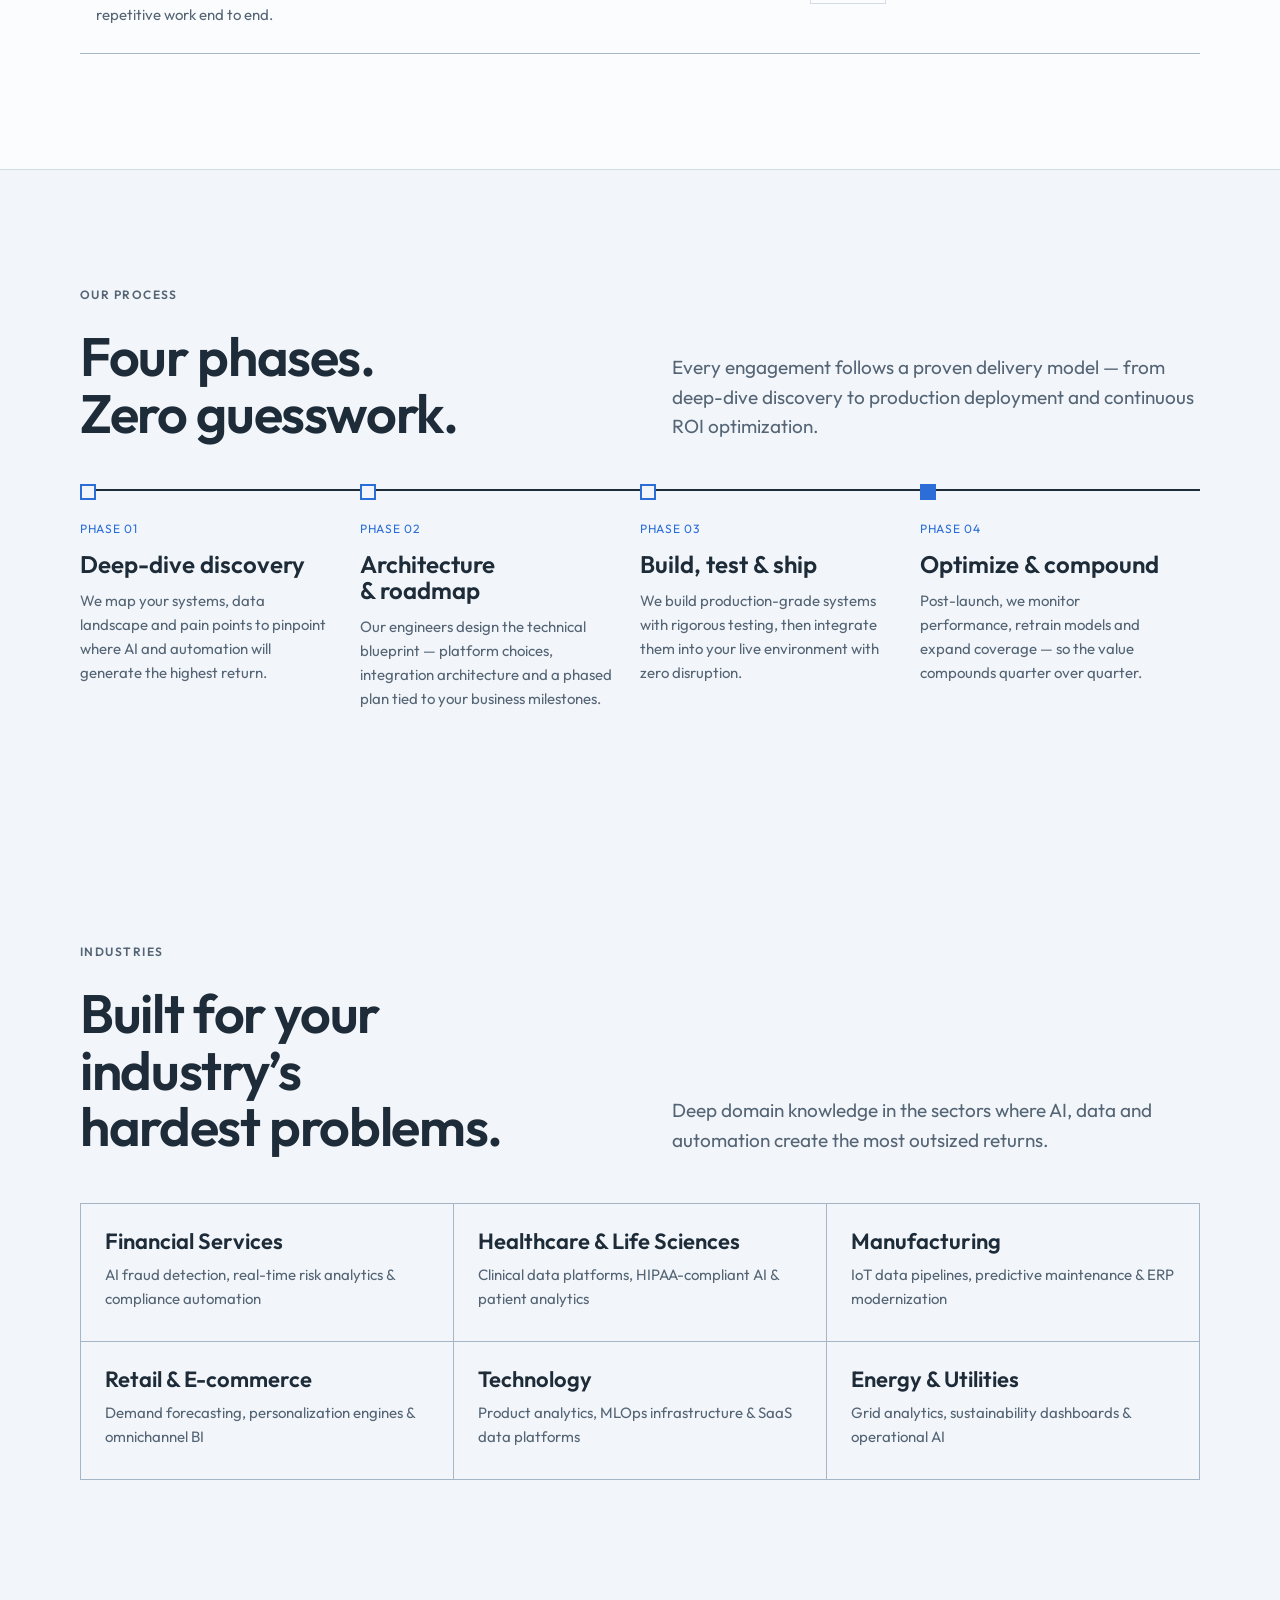
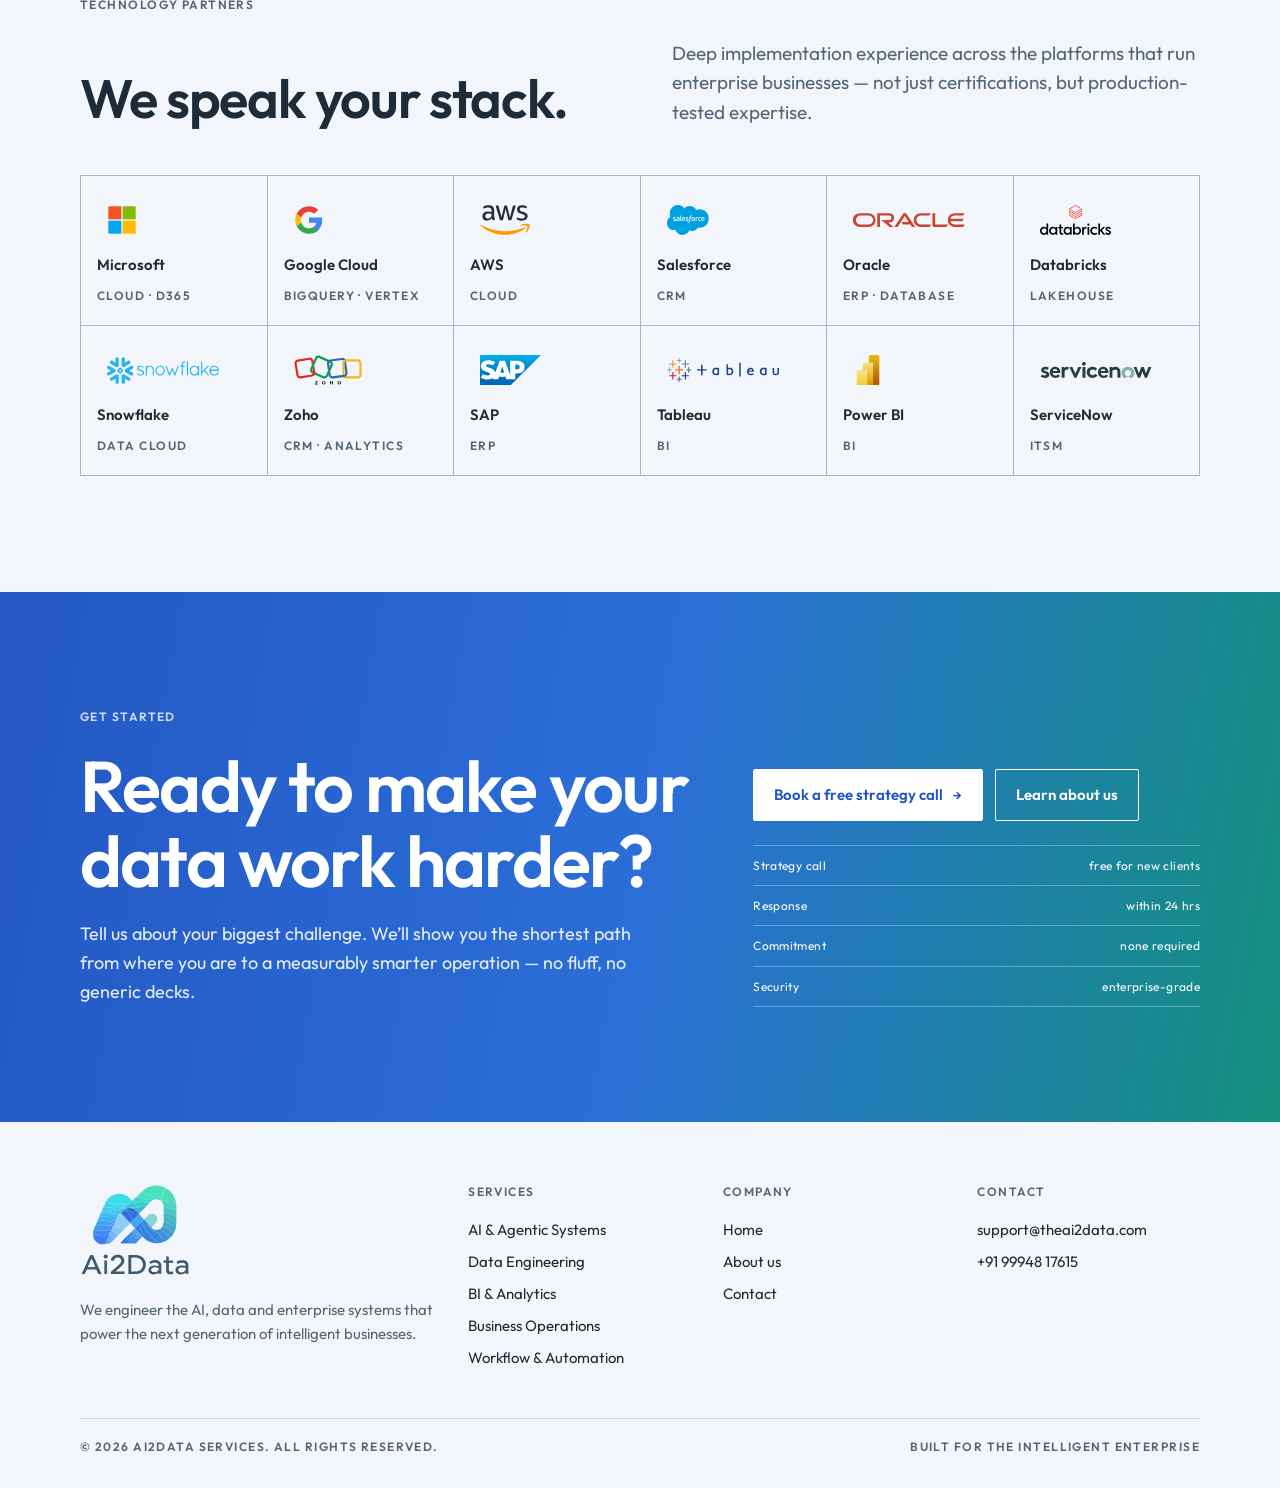
==== commit c0427c36: "Add free 30-minute AI strategy call offer for new clients - Dismissible offer bar at the top of ever" ====
--- a/index.html
+++ b/index.html
@@ -4,7 +4,7 @@
   <meta charset="UTF-8"/>
   <meta name="viewport" content="width=device-width, initial-scale=1.0"/>
   <title>Ai2Data Services | AI, Data &amp; Enterprise Systems Partner</title>
-  <meta name="description" content="Ai2Data designs and builds AI agents, data platforms, BI and enterprise systems as one ecosystem — from strategy to production. Book a strategy call."/>
+  <meta name="description" content="Ai2Data designs and builds AI agents, data platforms, BI and enterprise systems as one ecosystem — from strategy to production. Book a free strategy call."/>
   <link rel="canonical" href="https://www.theai2data.com/"/>
   <meta name="robots" content="index, follow, max-image-preview:large, max-snippet:-1"/>
   <meta name="theme-color" content="#2B6ED8"/>
@@ -18,7 +18,7 @@
   <meta property="og:site_name" content="Ai2Data Services"/>
   <meta property="og:locale" content="en_US"/>
   <meta property="og:title" content="Ai2Data Services | AI, Data &amp; Enterprise Systems Partner"/>
-  <meta property="og:description" content="Ai2Data designs and builds AI agents, data platforms, BI and enterprise systems as one ecosystem — from strategy to production. Book a strategy call."/>
+  <meta property="og:description" content="Ai2Data designs and builds AI agents, data platforms, BI and enterprise systems as one ecosystem — from strategy to production. Book a free strategy call."/>
   <meta property="og:url" content="https://www.theai2data.com/"/>
   <meta property="og:image" content="https://www.theai2data.com/images/og-image.png"/>
   <meta property="og:image:width" content="1200"/>
@@ -26,7 +26,7 @@
   <meta property="og:image:alt" content="Ai2Data Services — We engineer the intelligence layer your business runs on."/>
   <meta name="twitter:card" content="summary_large_image"/>
   <meta name="twitter:title" content="Ai2Data Services | AI, Data &amp; Enterprise Systems Partner"/>
-  <meta name="twitter:description" content="Ai2Data designs and builds AI agents, data platforms, BI and enterprise systems as one ecosystem — from strategy to production. Book a strategy call."/>
+  <meta name="twitter:description" content="Ai2Data designs and builds AI agents, data platforms, BI and enterprise systems as one ecosystem — from strategy to production. Book a free strategy call."/>
   <meta name="twitter:image" content="https://www.theai2data.com/images/og-image.png"/>
 
   <!-- Structured data -->
@@ -78,6 +78,13 @@
      ]
     }
    ],
+   "makesOffer": {
+    "@type": "Offer",
+    "name": "Free 30-minute AI strategy call for new clients",
+    "price": "0",
+    "description": "New clients get their first 30-minute AI strategy call free, with no commitment.",
+    "url": "https://www.theai2data.com/contact.html"
+   },
    "hasOfferCatalog": {
     "@type": "OfferCatalog",
     "name": "Ai2Data practices",
@@ -135,7 +142,7 @@
    "@id": "https://www.theai2data.com/#webpage",
    "url": "https://www.theai2data.com/",
    "name": "Ai2Data Services | AI, Data & Enterprise Systems Partner",
-   "description": "Ai2Data designs and builds AI agents, data platforms, BI and enterprise systems as one ecosystem — from strategy to production. Book a strategy call.",
+   "description": "Ai2Data designs and builds AI agents, data platforms, BI and enterprise systems as one ecosystem — from strategy to production. Book a free strategy call.",
    "isPartOf": {
     "@id": "https://www.theai2data.com/#website"
    },
@@ -162,9 +169,13 @@
   <link rel="preconnect" href="https://fonts.googleapis.com"/>
   <link rel="preconnect" href="https://fonts.gstatic.com" crossorigin/>
   <link rel="stylesheet" href="https://fonts.googleapis.com/css2?family=Outfit:wght@300..700&amp;display=swap"/>
-  <link rel="stylesheet" href="css/site.css?v=11"/>
+  <link rel="stylesheet" href="css/site.css?v=12"/>
 </head>
 <body>
+<div class="promo" id="promo" role="region" aria-label="Offer">
+  <p><b>New to Ai2Data?</b> Your first 30-minute AI strategy call is free. <a href="contact.html?offer=free-call#contact-form-section">Book yours <span aria-hidden="true">→</span></a></p>
+  <button class="promo-x" type="button" aria-label="Dismiss offer">×</button>
+</div>
 
 <header class="site-head">
   <div class="wrap head-row">
@@ -204,9 +215,10 @@
           <h1 class="display">We engineer the <em>intelligence layer</em> your business runs on.</h1>
           <p class="lead">AI agents, modern data platforms and enterprise systems designed as one unified ecosystem — so every decision is faster, every process is smarter, and every dollar of data investment compounds.</p>
           <div class="hero-actions">
-            <a class="btn btn-primary" href="contact.html">Book a strategy call <span class="arr">→</span></a>
+            <a class="btn btn-primary" href="contact.html">Book a free strategy call <span class="arr">→</span></a>
             <a class="btn btn-ghost" href="#services">See what we build</a>
           </div>
+          <p class="offer-note">First time with us? The 30-minute AI strategy call is free — no commitment.</p>
         </div>
 
         <figure class="schematic" style="margin:0" aria-labelledby="refarch-cap">
@@ -511,10 +523,11 @@
       </div>
       <div class="cta-side">
         <div class="hero-actions">
-          <a class="btn btn-primary" href="contact.html">Book a strategy call <span class="arr">→</span></a>
+          <a class="btn btn-primary" href="contact.html">Book a free strategy call <span class="arr">→</span></a>
           <a class="btn btn-ghost" href="about.html">Learn about us</a>
         </div>
         <ul class="assure">
+          <li><span>Strategy call</span><span>free for new clients</span></li>
           <li><span>Response</span><span>within 24 hrs</span></li>
           <li><span>Commitment</span><span>none required</span></li>
           <li><span>Security</span><span>enterprise-grade</span></li>
@@ -563,6 +576,6 @@
     </div>
   </div>
 </footer>
-<script src="js/site.js?v=11" defer></script>
+<script src="js/site.js?v=12" defer></script>
 </body>
 </html>
--- a/css/site.css
+++ b/css/site.css
@@ -504,3 +504,17 @@
 .faq-item[open] summary::after{transform:rotate(45deg)}
 .faq-item summary:hover{color:var(--accent)}
 .faq-item p{margin:0 0 18px; color:var(--muted); max-width:62ch}
+
+/* free strategy call offer */
+.promo{position:relative; background:var(--brand-grad); color:#FFFFFF; padding:9px 48px; text-align:center; font-size:14px; line-height:1.4}
+.promo[hidden]{display:none}
+.promo p{margin:0}
+.promo b{font-weight:600}
+.promo a{color:#FFFFFF; font-weight:600; text-underline-offset:3px; margin-left:4px; white-space:nowrap}
+.promo a:hover{text-decoration-thickness:2px}
+.promo-x{position:absolute; right:10px; top:50%; transform:translateY(-50%); width:30px; height:30px; border:0; border-radius:50%; background:transparent; color:#FFFFFF; font-size:20px; line-height:1; cursor:pointer}
+.promo-x:hover{background:rgba(255,255,255,.18)}
+.promo-x:focus-visible, .promo a:focus-visible{outline:2px solid #FFFFFF; outline-offset:2px}
+.offer-note{margin:0; font-size:14px; color:var(--muted)}
+.offer-note::before{content:""; display:inline-block; width:8px; height:8px; border-radius:50%; background:var(--teal); margin-right:8px; vertical-align:1px}
+@media (max-width: 560px){ .promo{padding:9px 44px 9px 16px; text-align:left; font-size:13px} }
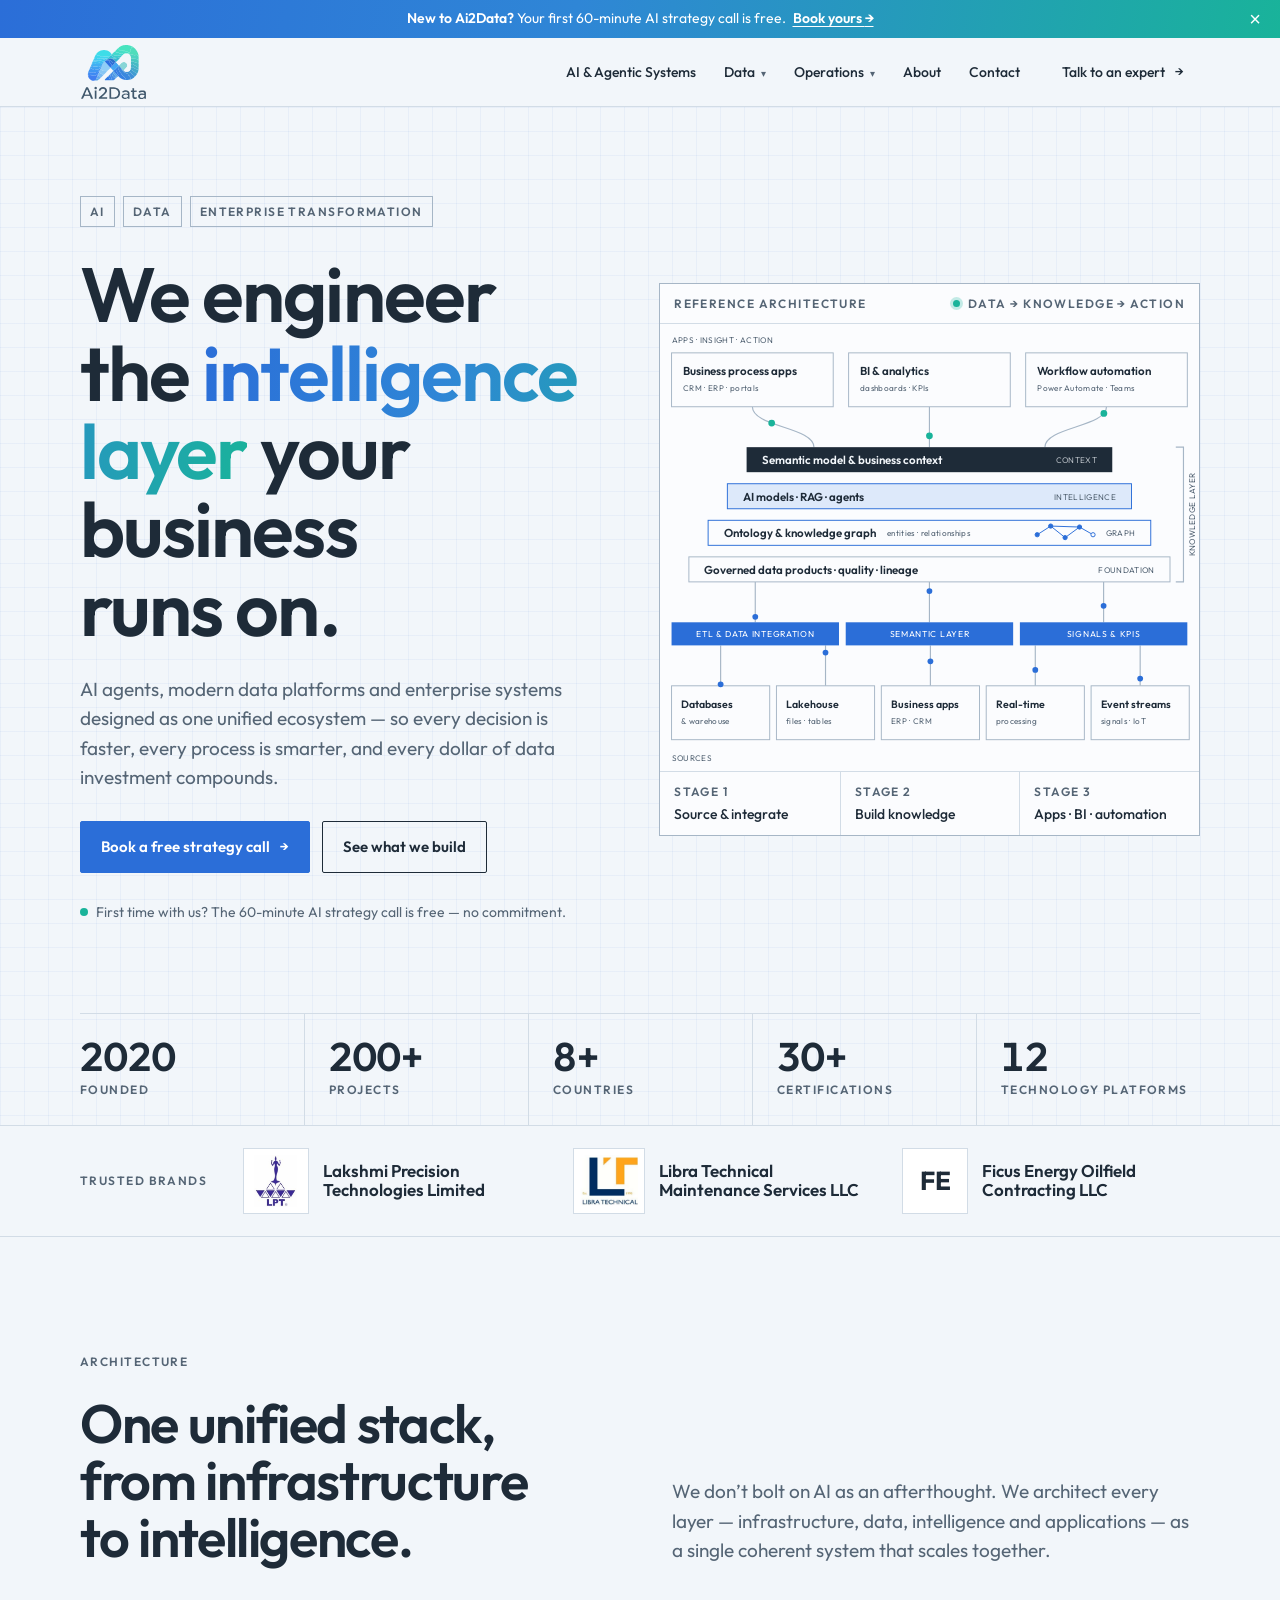
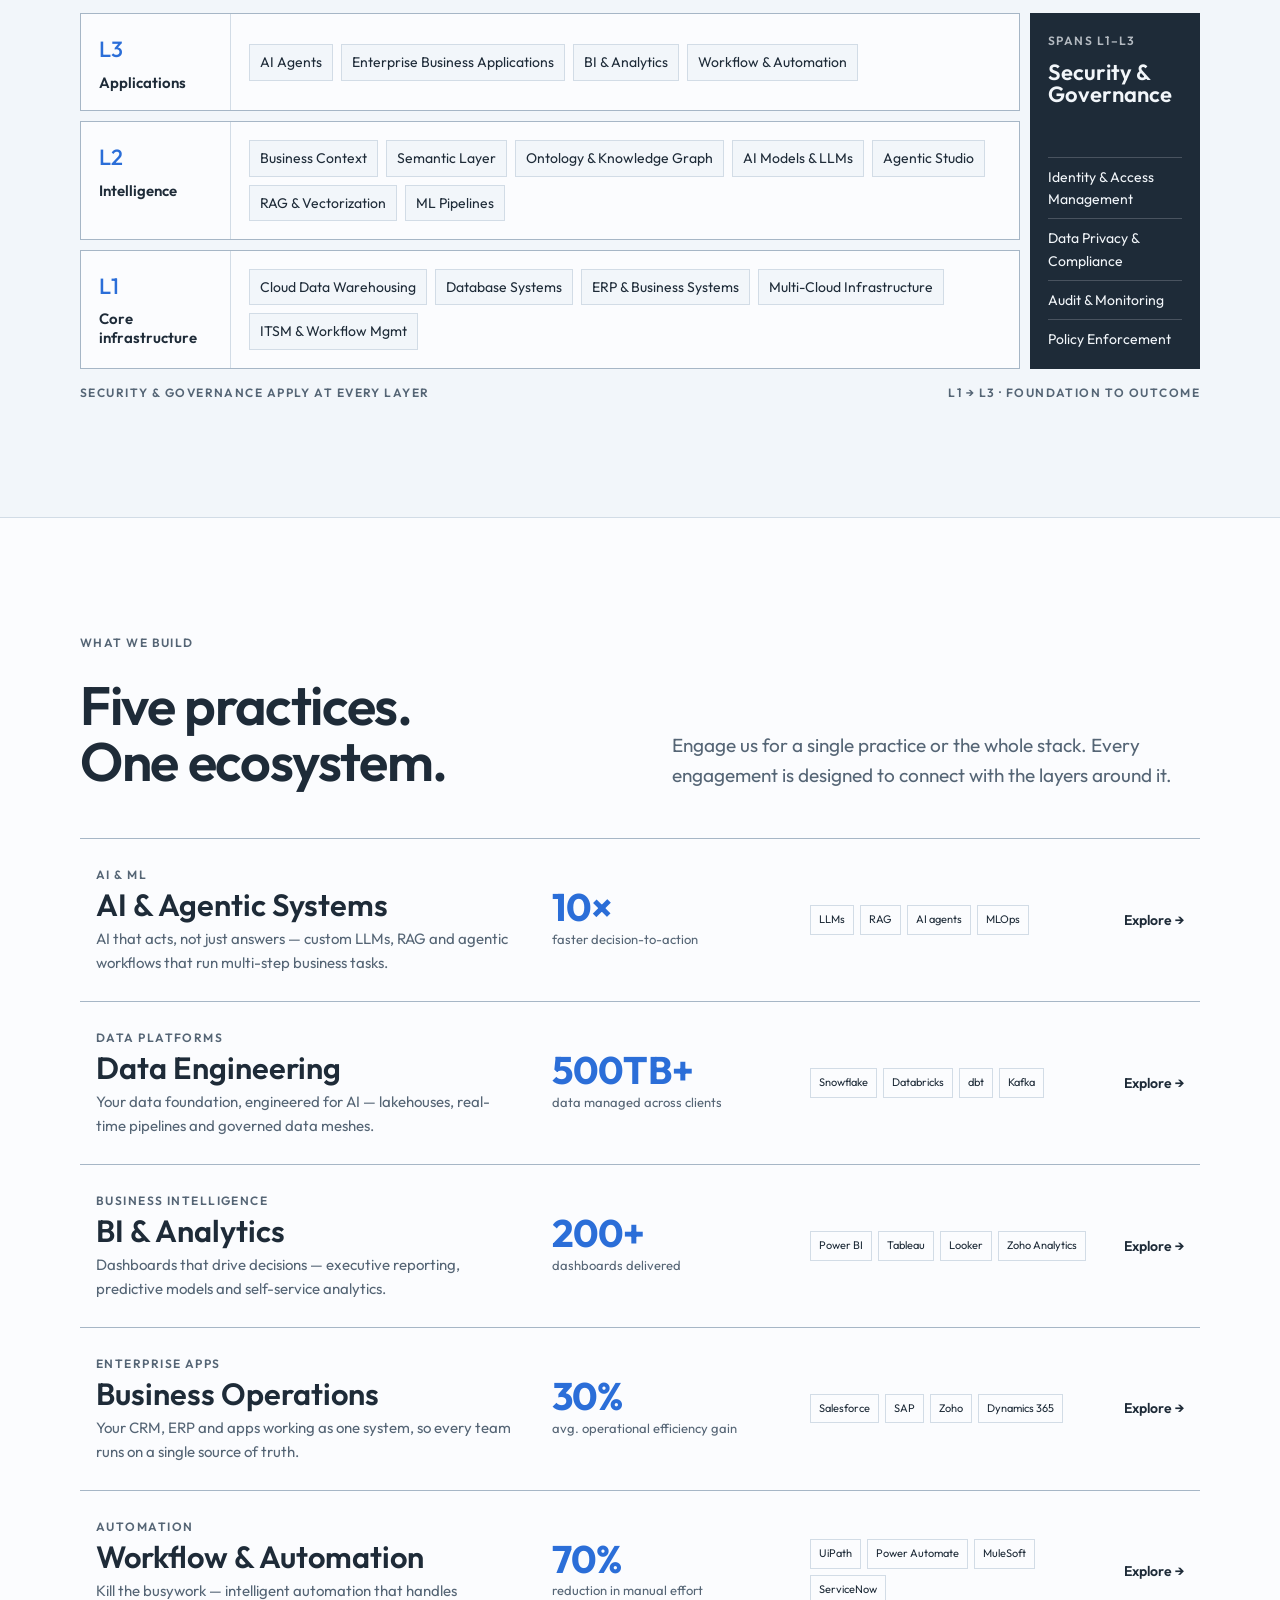
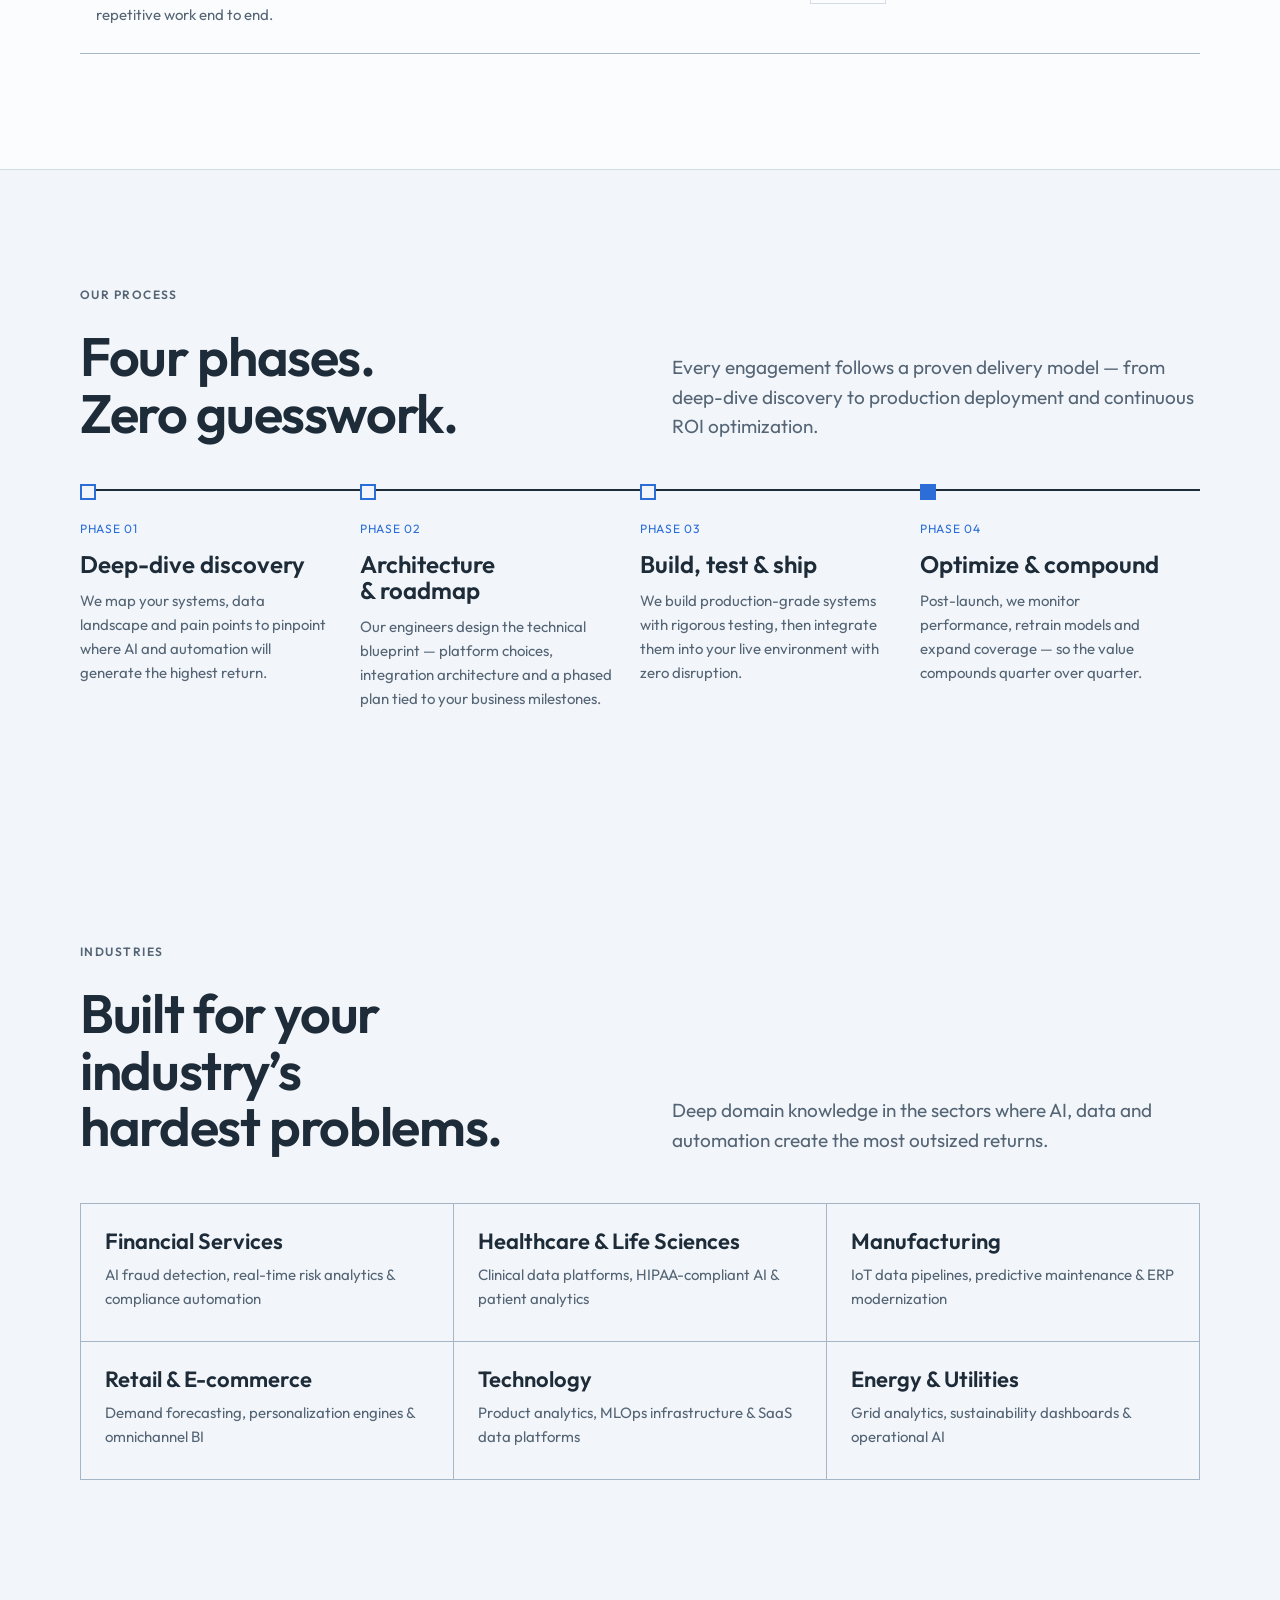
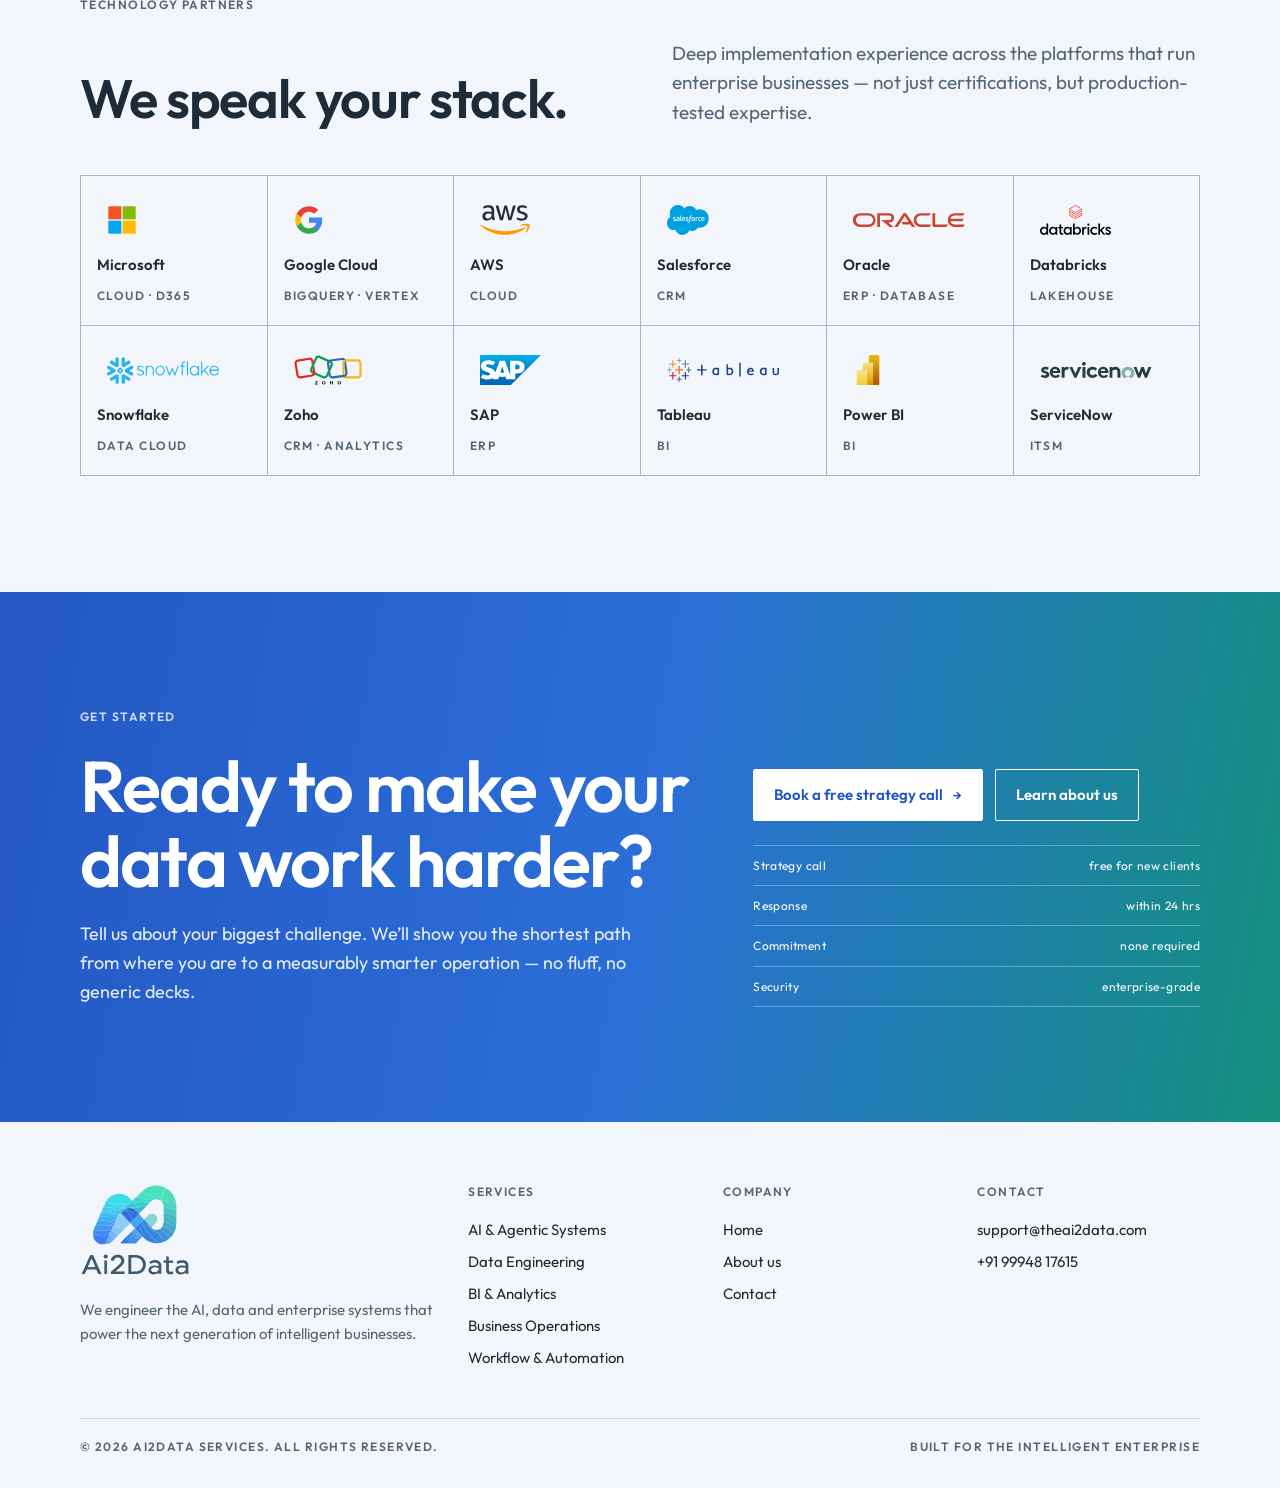
==== commit 39c145a8: "Free strategy call: 30 minutes -> 60 minutes Co-Authored-By: Claude Opus 5 <noreply@anthropic.com>" ====
--- a/index.html
+++ b/index.html
@@ -80,9 +80,9 @@
    ],
    "makesOffer": {
     "@type": "Offer",
-    "name": "Free 30-minute AI strategy call for new clients",
+    "name": "Free 60-minute AI strategy call for new clients",
     "price": "0",
-    "description": "New clients get their first 30-minute AI strategy call free, with no commitment.",
+    "description": "New clients get their first 60-minute AI strategy call free, with no commitment.",
     "url": "https://www.theai2data.com/contact.html"
    },
    "hasOfferCatalog": {
@@ -173,7 +173,7 @@
 </head>
 <body>
 <div class="promo" id="promo" role="region" aria-label="Offer">
-  <p><b>New to Ai2Data?</b> Your first 30-minute AI strategy call is free. <a href="contact.html?offer=free-call#contact-form-section">Book yours <span aria-hidden="true">→</span></a></p>
+  <p><b>New to Ai2Data?</b> Your first 60-minute AI strategy call is free. <a href="contact.html?offer=free-call#contact-form-section">Book yours <span aria-hidden="true">→</span></a></p>
   <button class="promo-x" type="button" aria-label="Dismiss offer">×</button>
 </div>
 
@@ -218,7 +218,7 @@
             <a class="btn btn-primary" href="contact.html">Book a free strategy call <span class="arr">→</span></a>
             <a class="btn btn-ghost" href="#services">See what we build</a>
           </div>
-          <p class="offer-note">First time with us? The 30-minute AI strategy call is free — no commitment.</p>
+          <p class="offer-note">First time with us? The 60-minute AI strategy call is free — no commitment.</p>
         </div>
 
         <figure class="schematic" style="margin:0" aria-labelledby="refarch-cap">
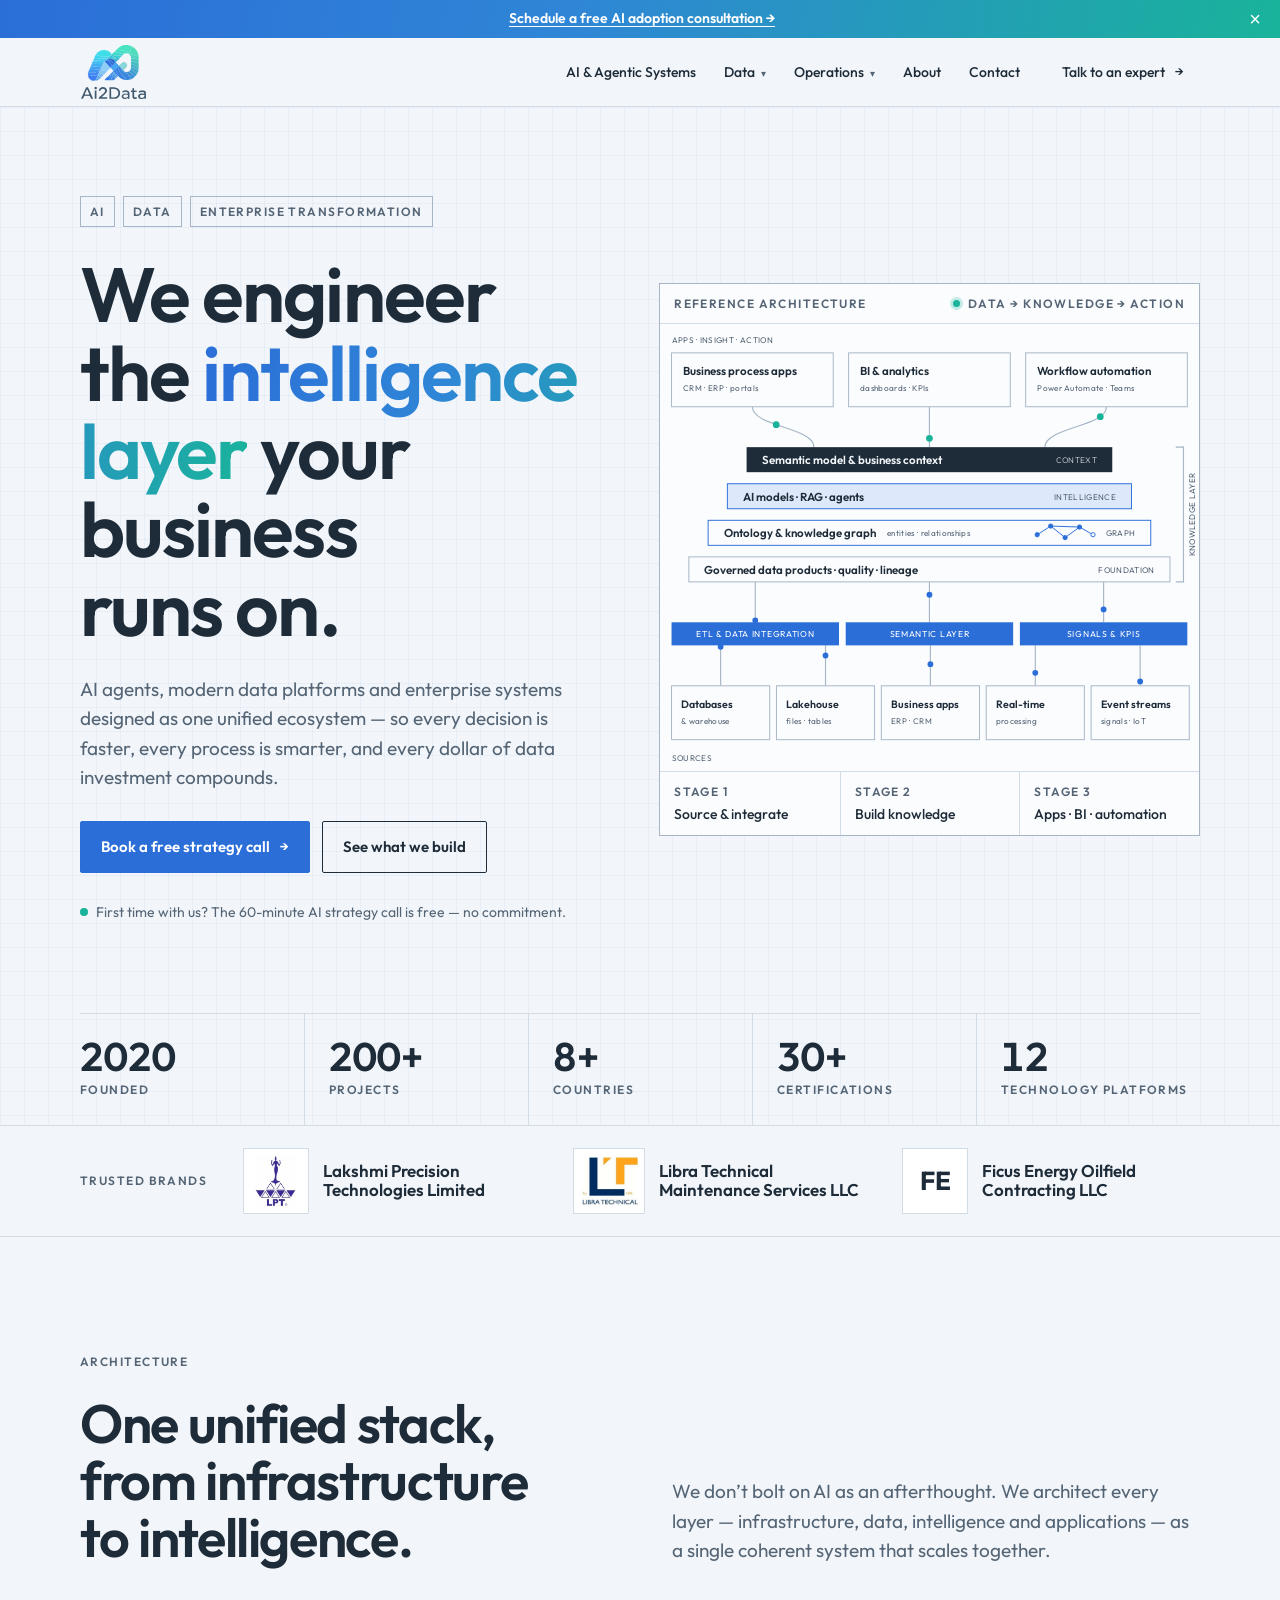
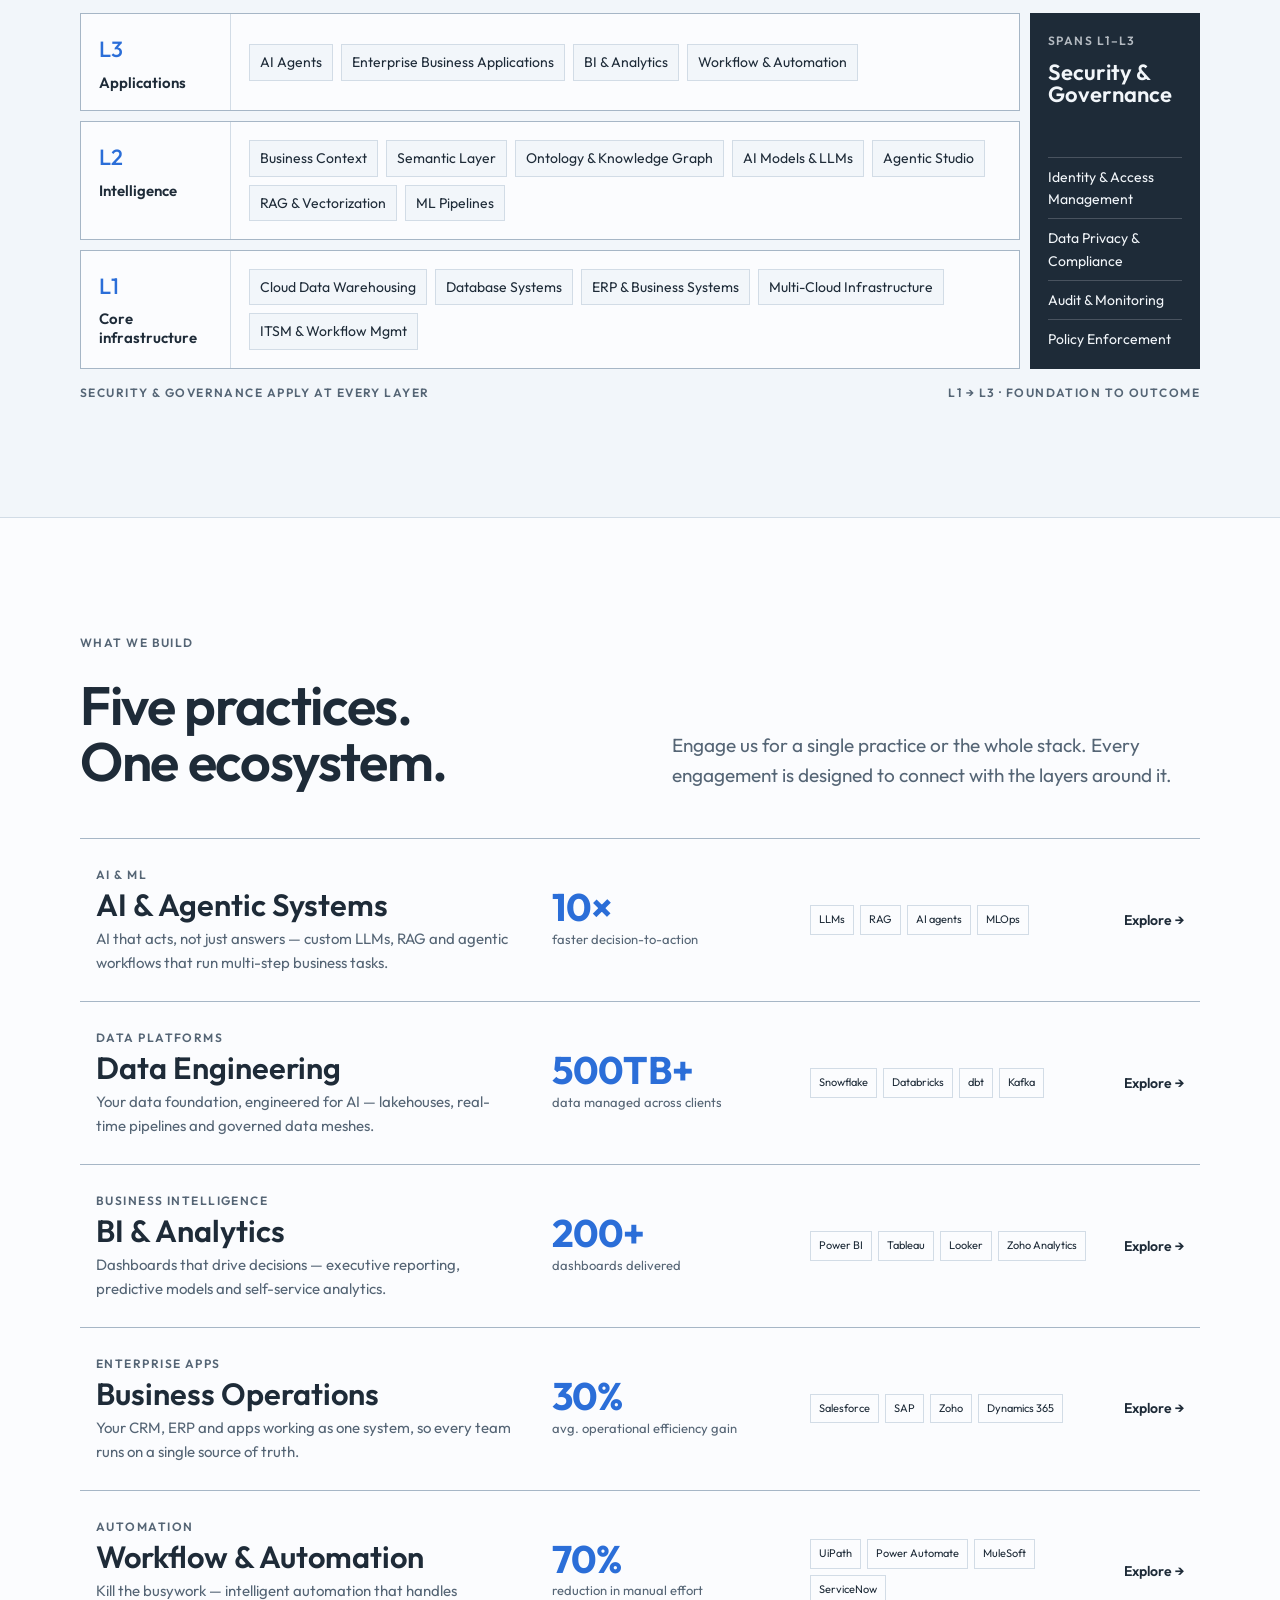
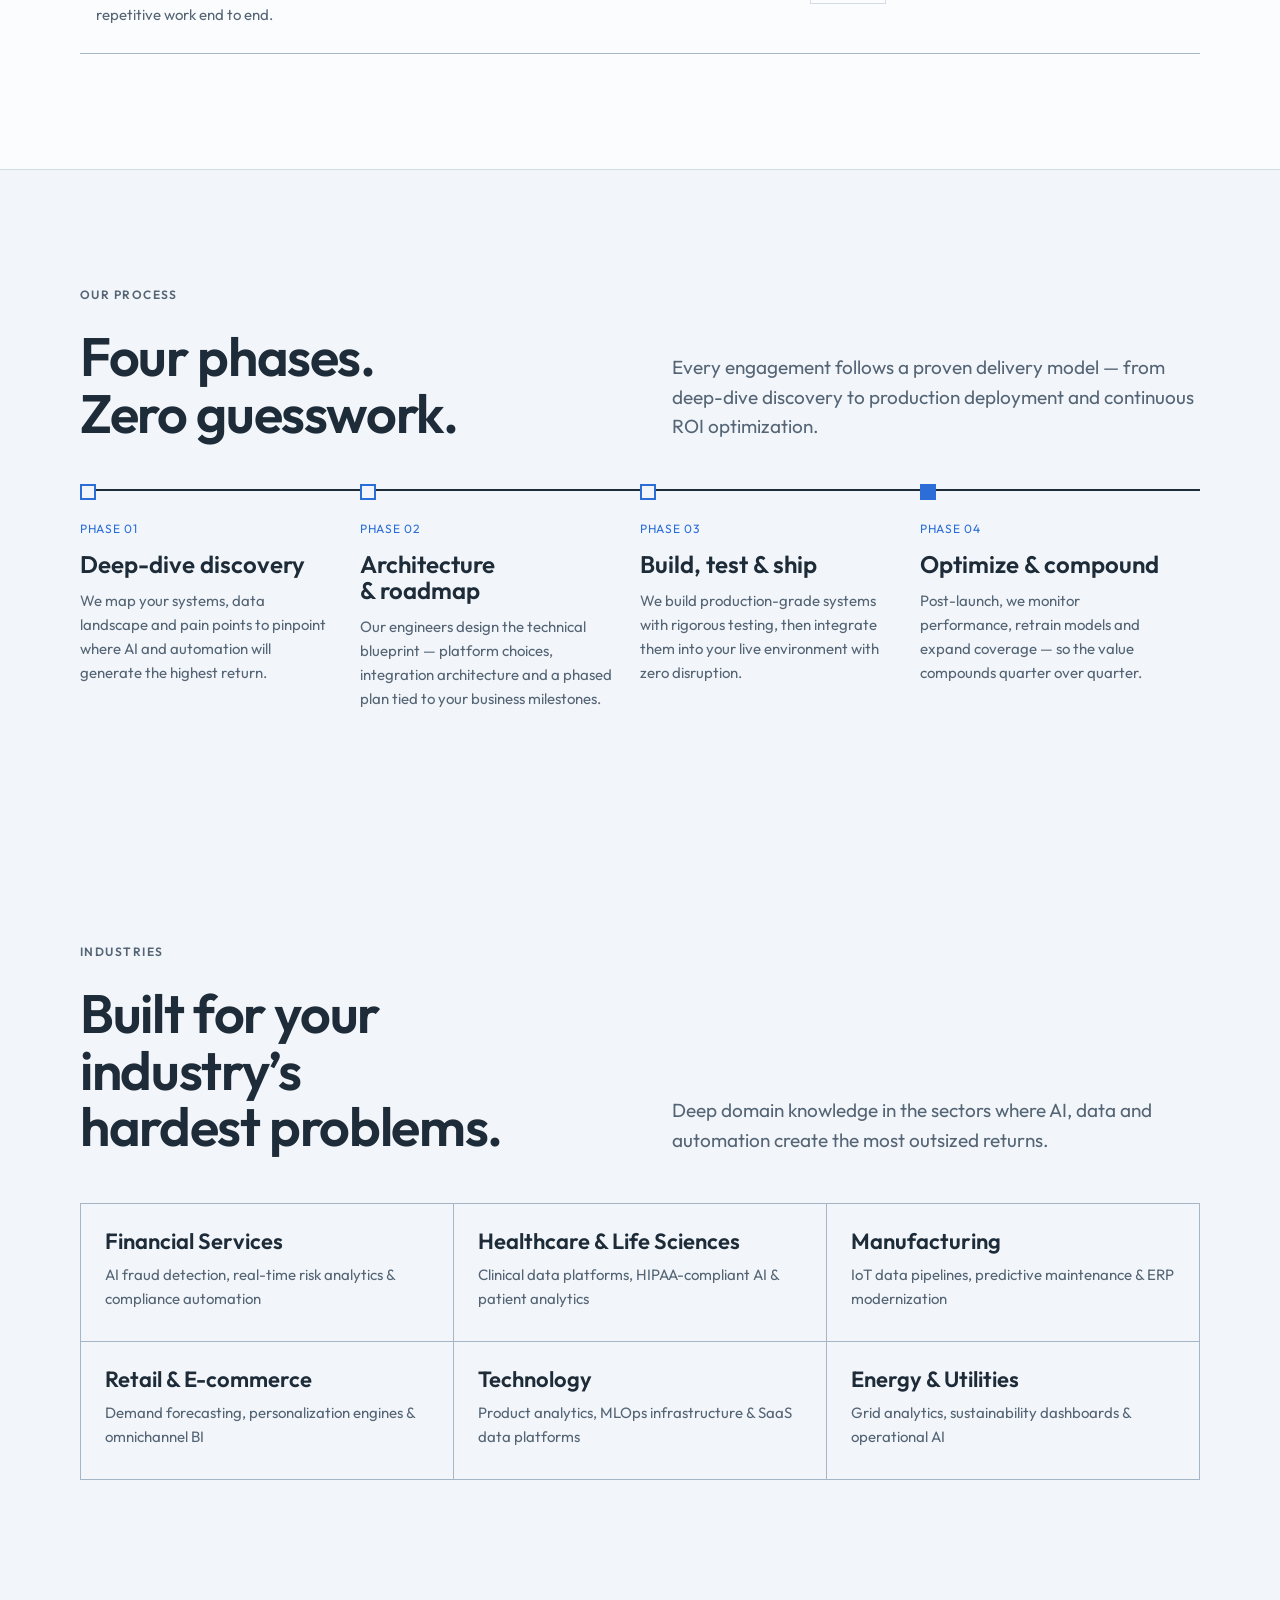
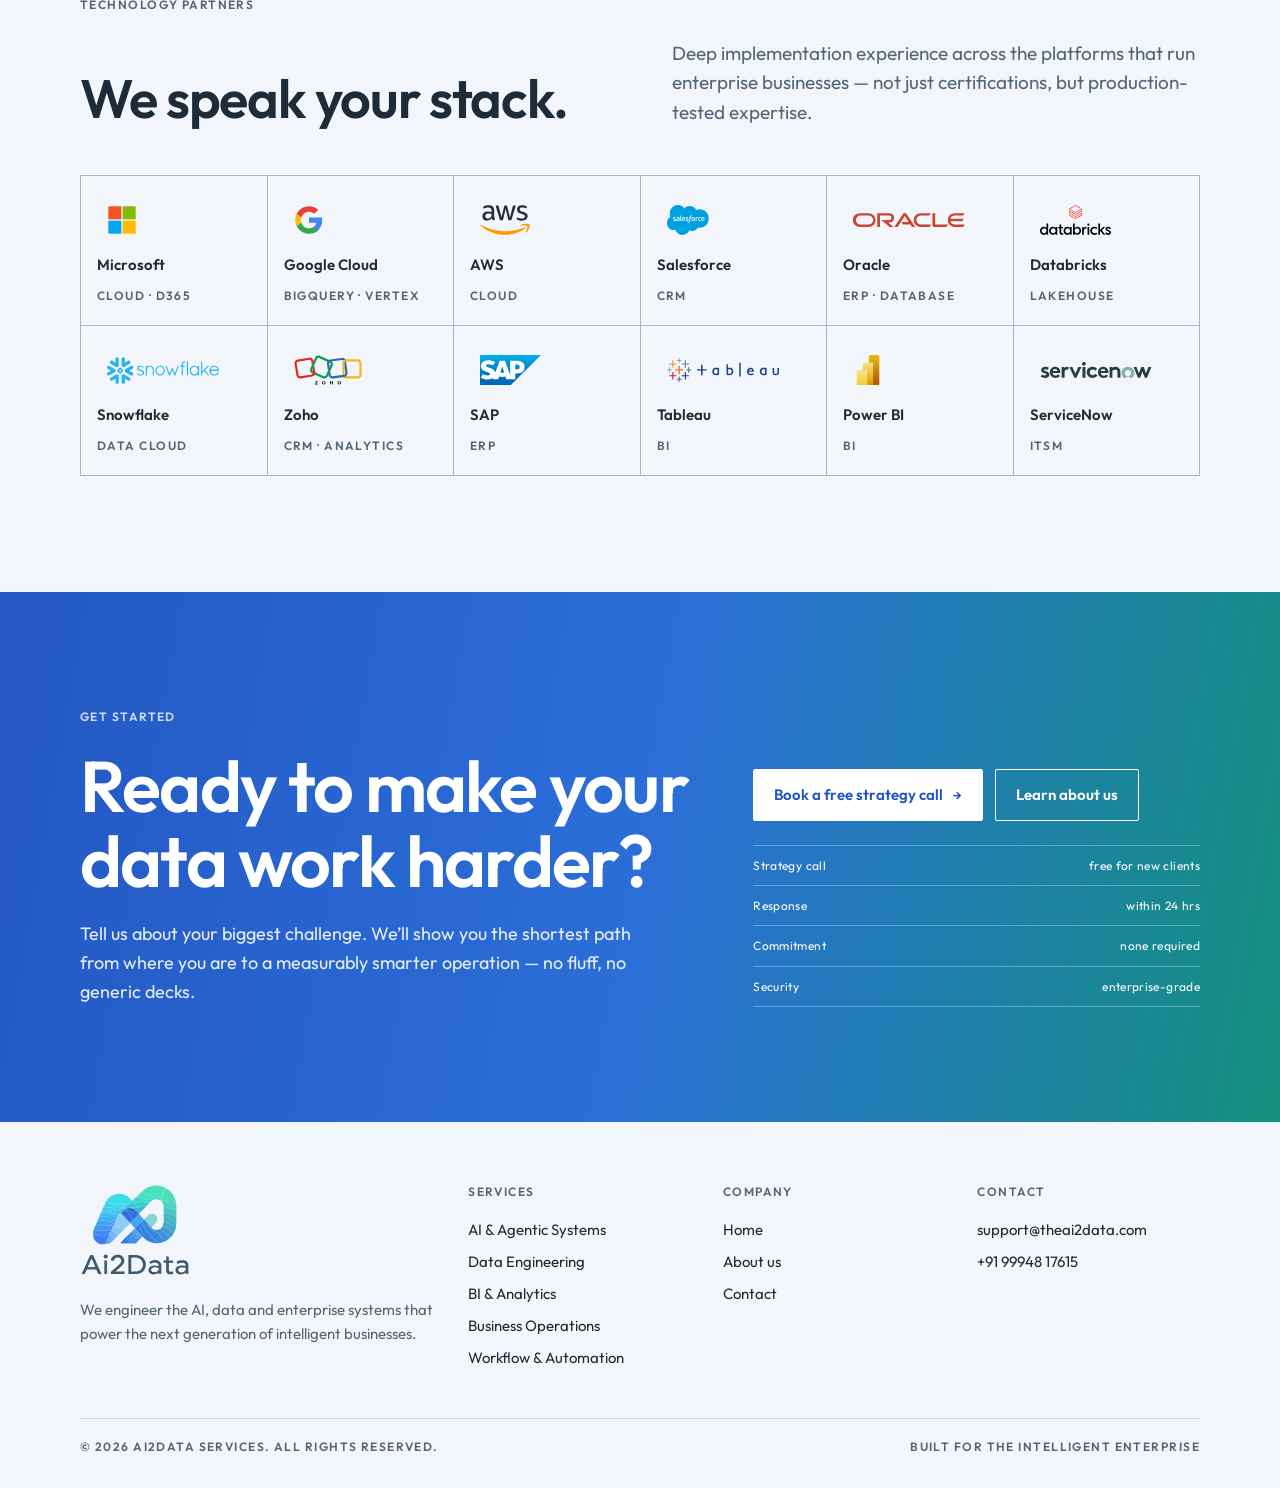
==== commit ff999875: "Offer bar: "Schedule a free AI adoption consultation" Co-Authored-By: Claude Opus 5 <noreply@anthrop" ====
--- a/index.html
+++ b/index.html
@@ -173,7 +173,7 @@
 </head>
 <body>
 <div class="promo" id="promo" role="region" aria-label="Offer">
-  <p><b>New to Ai2Data?</b> Your first 60-minute AI strategy call is free. <a href="contact.html?offer=free-call#contact-form-section">Book yours <span aria-hidden="true">→</span></a></p>
+  <p><a href="contact.html?offer=free-call#contact-form-section"><b>Schedule a free AI adoption consultation</b> <span aria-hidden="true">→</span></a></p>
   <button class="promo-x" type="button" aria-label="Dismiss offer">×</button>
 </div>
 
